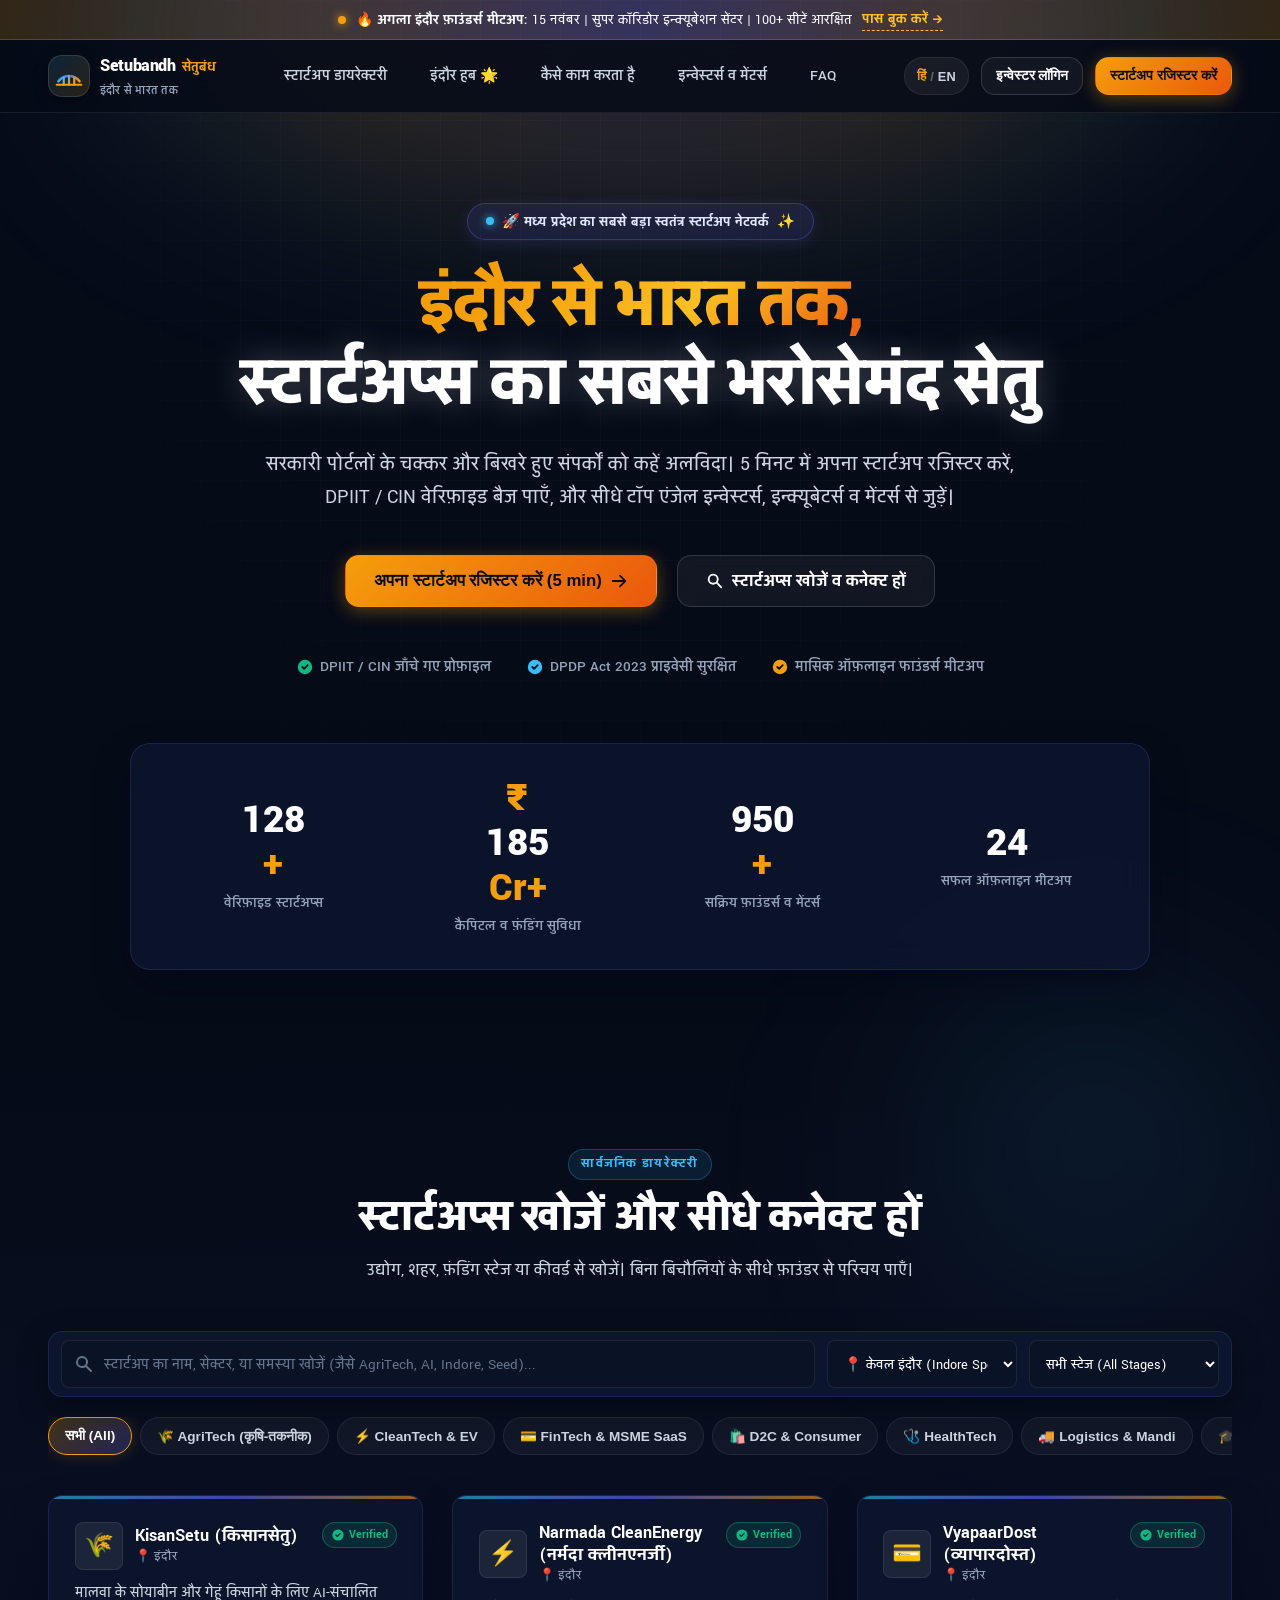
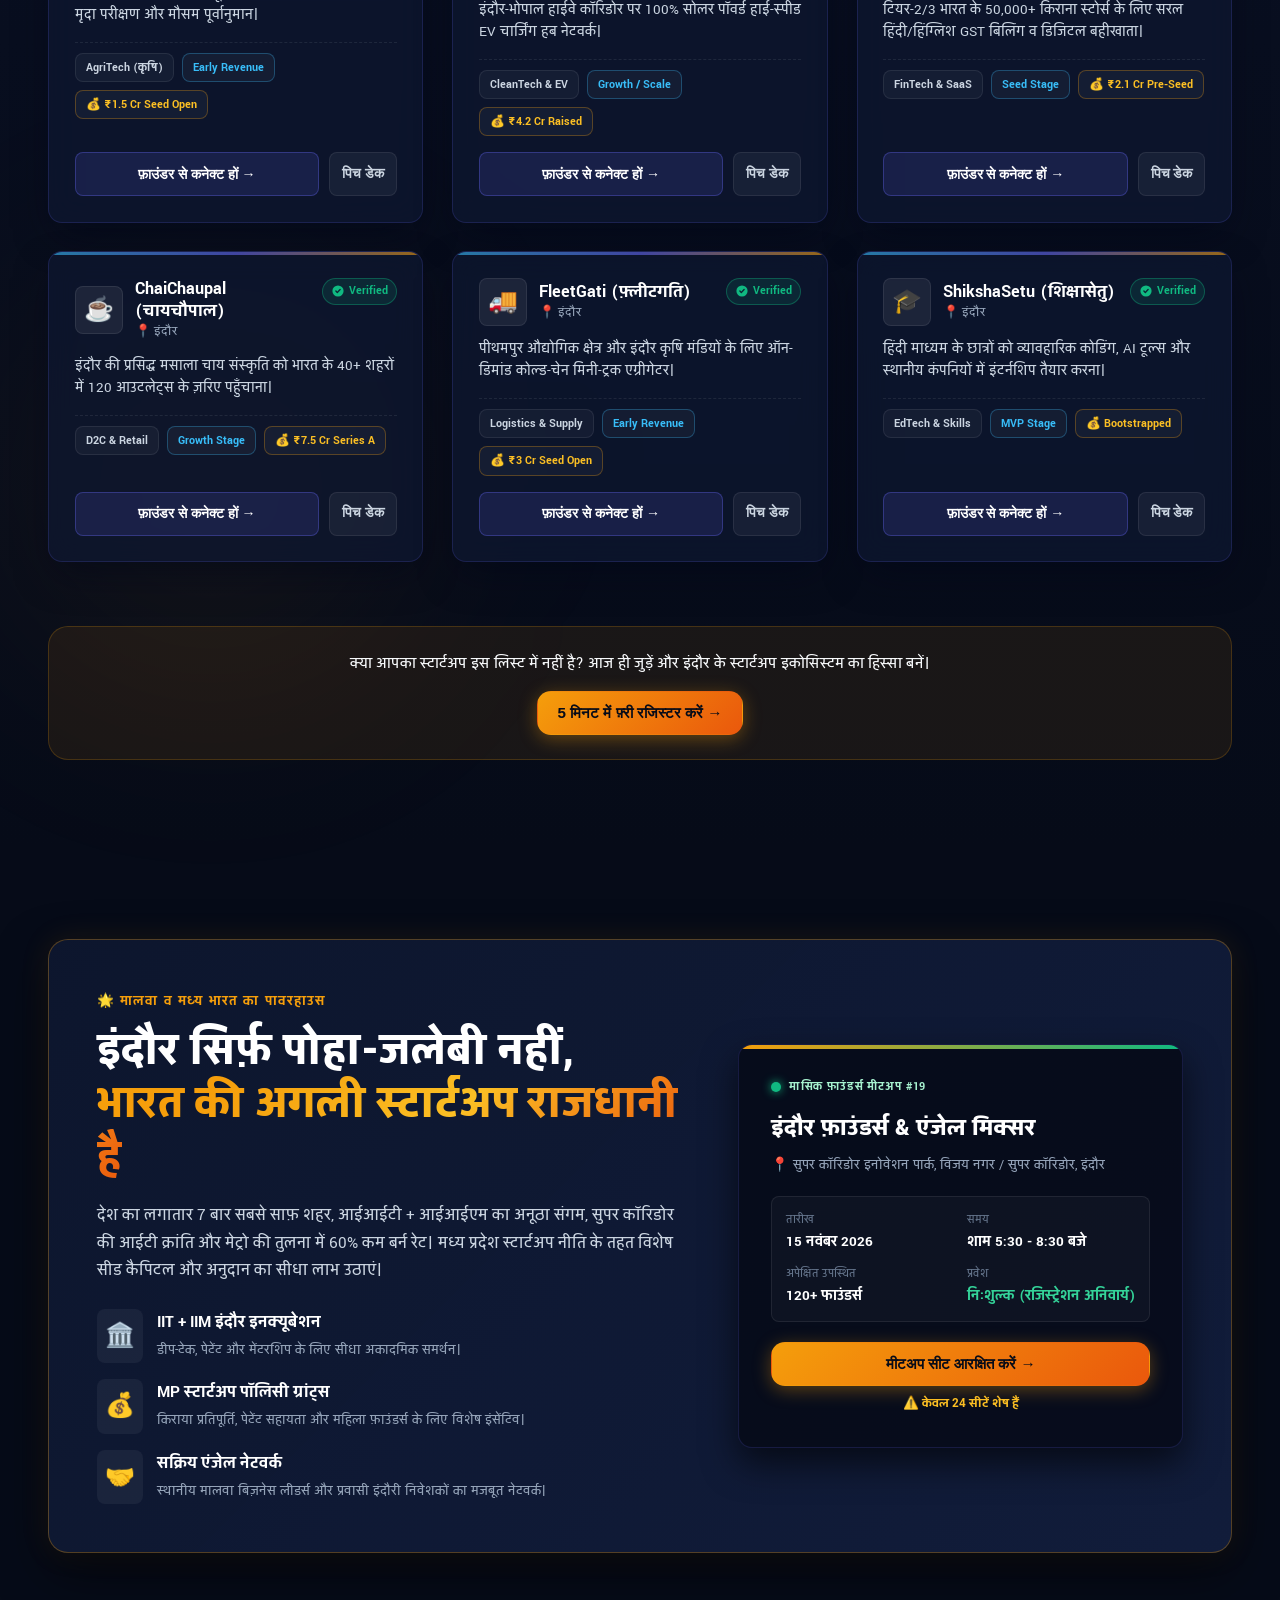
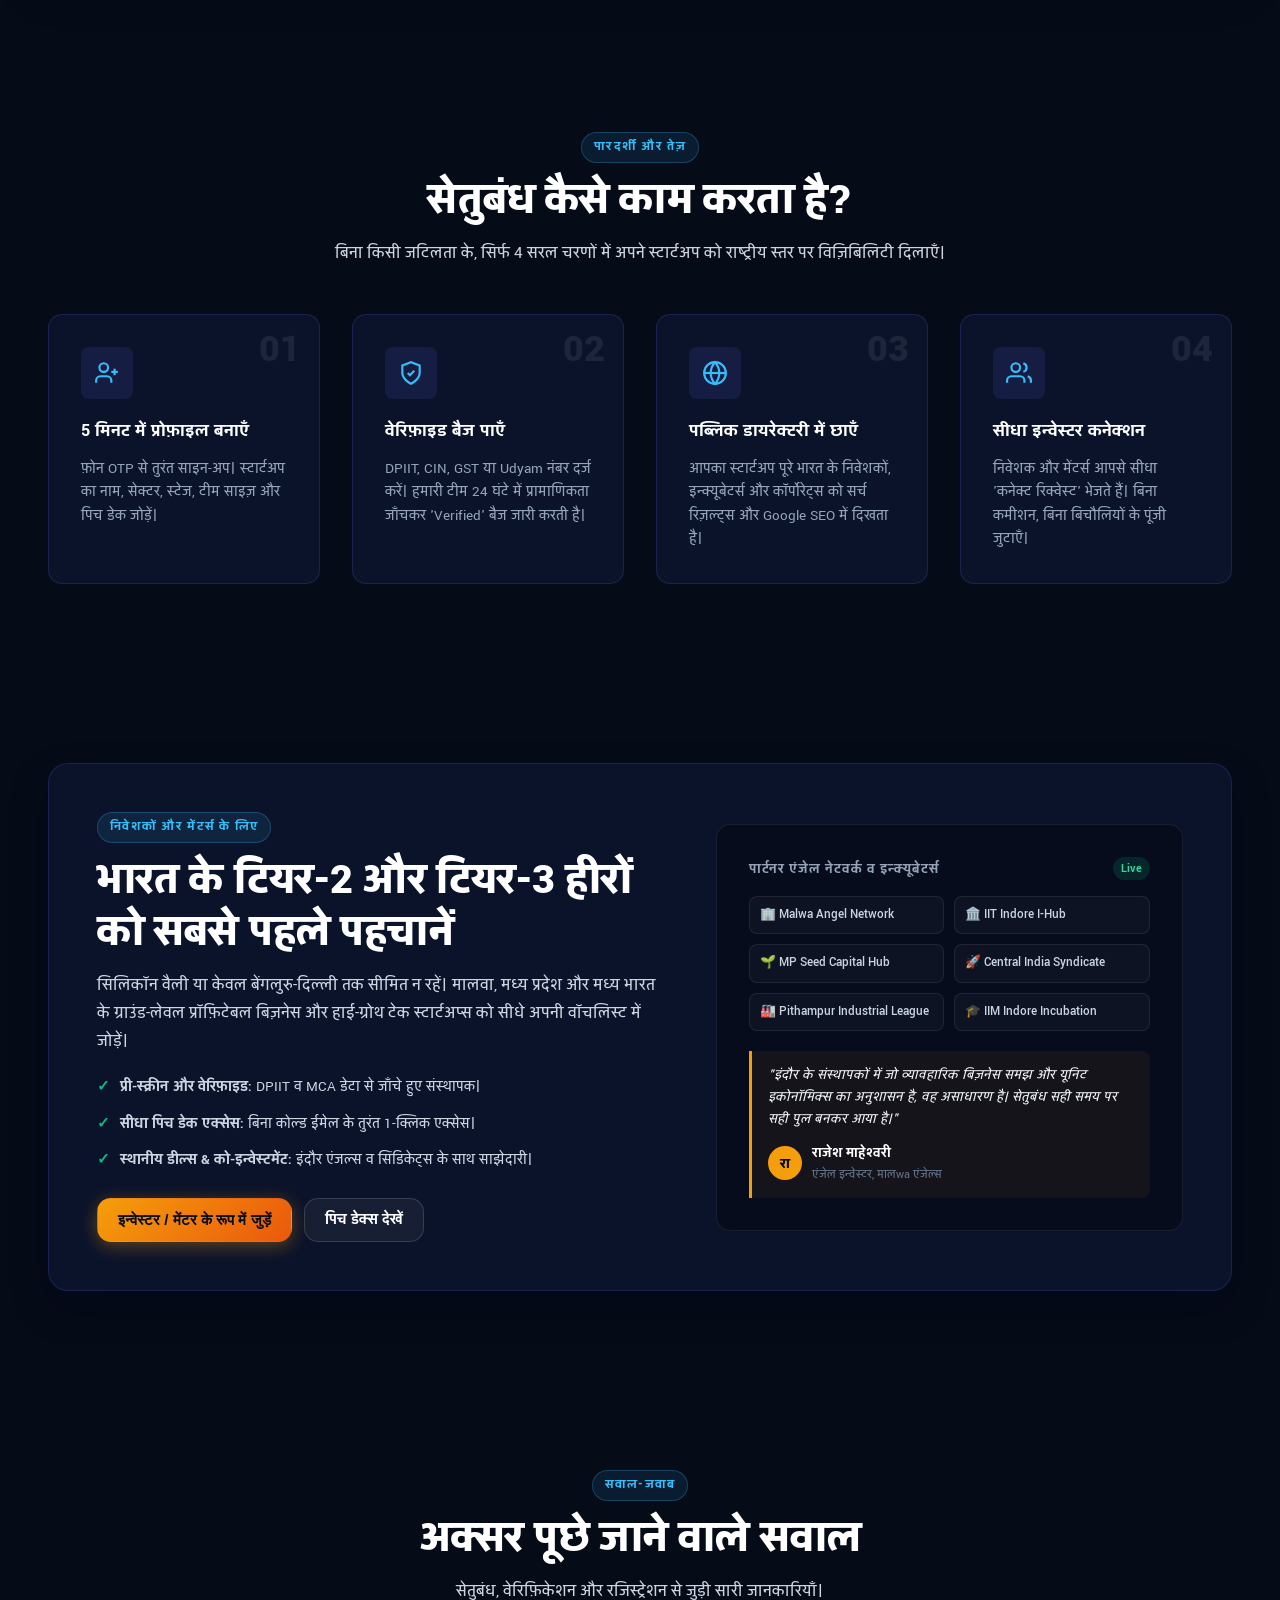
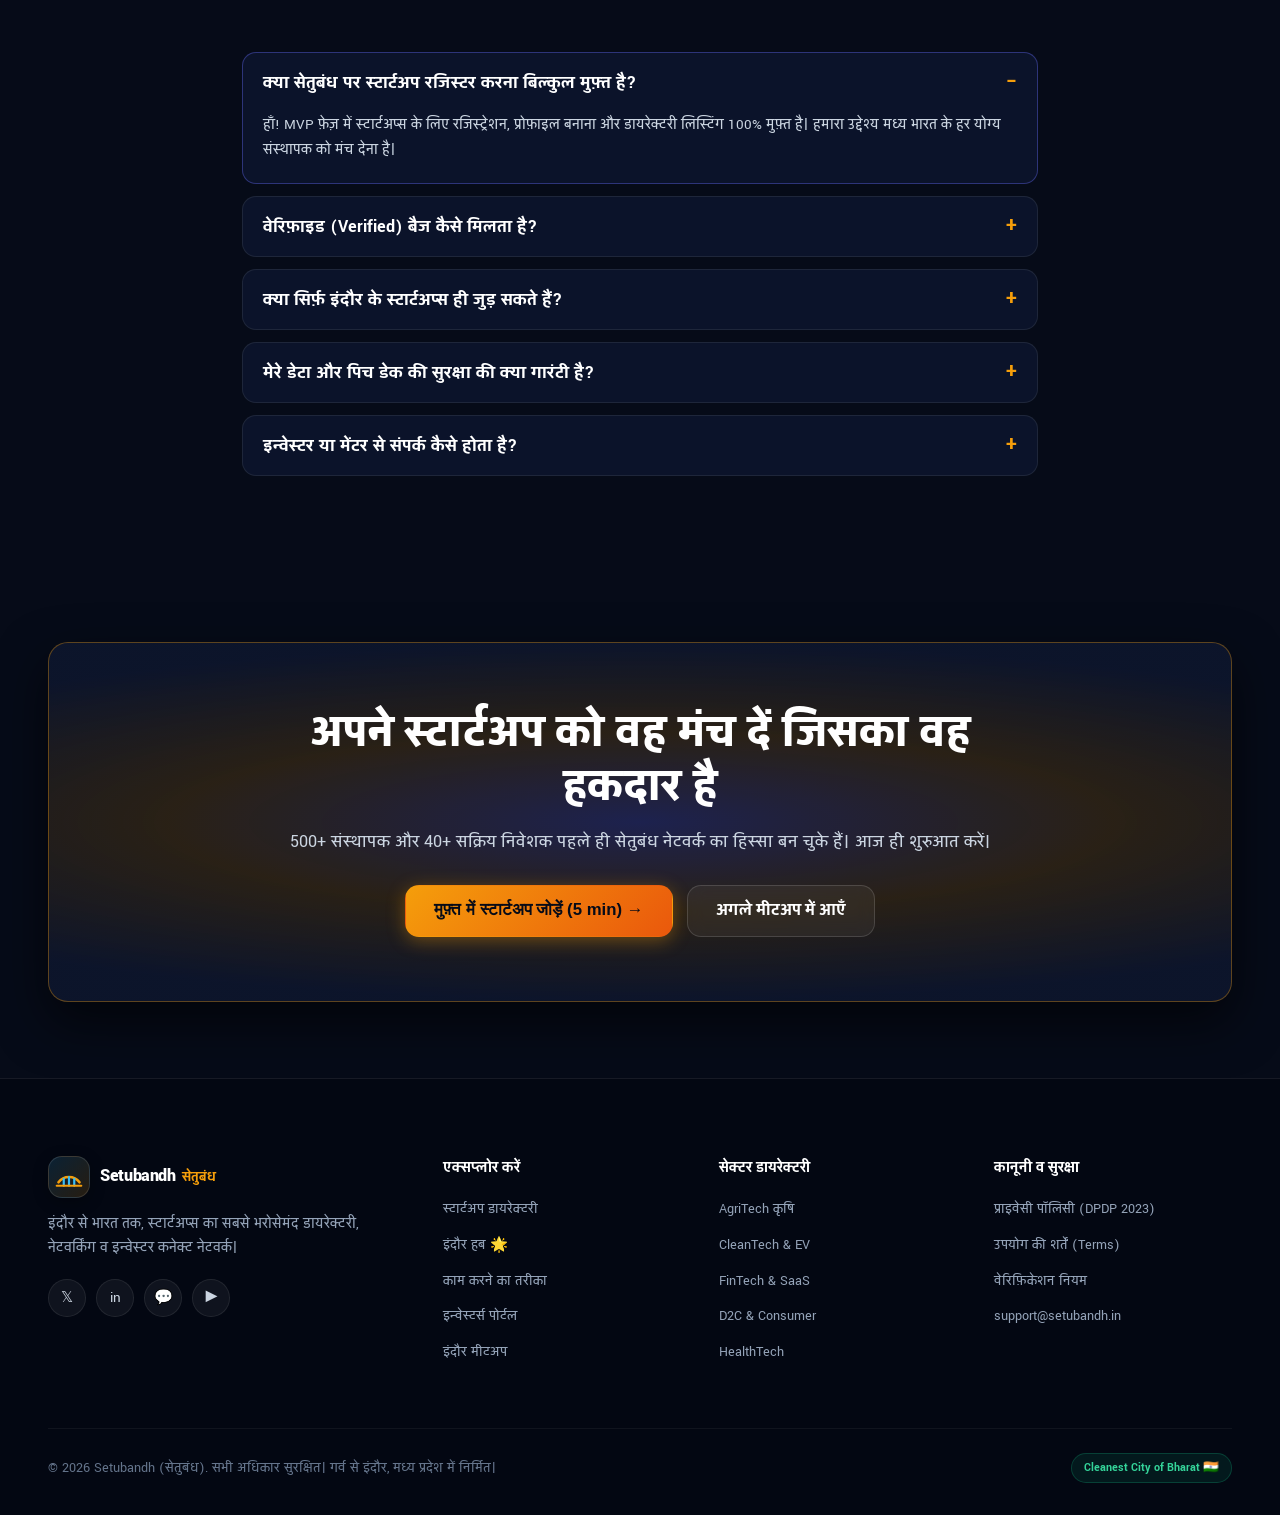
==== index.html @ 279c435d "Auto update: 2026-10-21 22:41:12" ====
<!DOCTYPE html>
<html lang="hi" data-lang="hi">
<head>
  <meta charset="UTF-8">
  <meta name="viewport" content="width=device-width, initial-scale=1.0, maximum-scale=5.0">
  <title>Setubandh (सेतुबंध) — इंदौर से भारत तक, स्टार्टअप्स का सेतु</title>
  <meta name="description" content="इंदौर और भारत के स्टार्टअप्स के लिए रजिस्ट्रेशन, वेरिफ़ाइड डायरेक्टरी, नेटवर्किंग और इन्वेस्टर कनेक्ट प्लेटफ़ॉर्म।">
  <meta name="theme-color" content="#070b19">
  
  <!-- Favicon -->
  <link rel="icon" href="data:image/svg+xml,<svg xmlns=%22http://www.w3.org/2000/svg%22 viewBox=%220 0 100 100%22><text y=%22.9em%22 font-size=%2290%22>🌉</text></svg>">
  
  <!-- Fonts -->
  <link rel="preconnect" href="https://fonts.googleapis.com">
  <link rel="preconnect" href="https://fonts.gstatic.com" crossorigin>
  <link href="https://fonts.googleapis.com/css2?family=Plus+Jakarta+Sans:wght@300;400;500;600;700;800&family=Rozha+One&family=Yantramanav:wght@400;500;700;900&display=swap" rel="stylesheet">
  
  <link rel="stylesheet" href="styles.css">
</head>
<body>
  <!-- Ambient Living Aurora Lighting Layers -->
  <div class="aurora-ambient-glow" aria-hidden="true"></div>
  <div class="aurora-spotlight-secondary" aria-hidden="true"></div>
  <div class="aurora-spotlight-accent" aria-hidden="true"></div>
  <div class="cyber-grid-mesh" aria-hidden="true"></div>

  <!-- Announcement Bar -->
  <div class="announcement-banner">
    <div class="container banner-inner">
      <span class="pulse-indicator"></span>
      <span data-i18n="announcementText">🔥 <strong>अगला इंदौर फ़ाउंडर्स मीटअप:</strong> 15 नवंबर | सुपर कॉरिडोर इन्क्यूबेशन सेंटर | 100+ सीटें आरक्षित</span>
      <a href="#meetup" class="banner-link" data-i18n="announcementLink">पास बुक करें &rarr;</a>
    </div>
  </div>

  <!-- Main Navigation -->
  <header class="site-header">
    <div class="container header-container">
      <a href="#" class="brand-logo" aria-label="Setubandh Home">
        <div class="logo-mark">
          <svg viewBox="0 0 32 32" fill="none" class="bridge-icon">
            <path d="M4 22C10 14 22 14 28 22" stroke="url(#logoGrad)" stroke-width="3" stroke-linecap="round"/>
            <path d="M10 18V26M16 16V26M22 18V26" stroke="url(#logoGrad2)" stroke-width="2.5" stroke-linecap="round"/>
            <path d="M2 26H30" stroke="#f59e0b" stroke-width="2.5" stroke-linecap="round"/>
            <defs>
              <linearGradient id="logoGrad" x1="4" y1="14" x2="28" y2="22" gradientUnits="userSpaceOnUse">
                <stop stop-color="#38bdf8"/>
                <stop offset="0.5" stop-color="#6366f1"/>
                <stop offset="1" stop-color="#f59e0b"/>
              </linearGradient>
              <linearGradient id="logoGrad2" x1="10" y1="16" x2="22" y2="26" gradientUnits="userSpaceOnUse">
                <stop stop-color="#38bdf8"/>
                <stop offset="1" stop-color="#f59e0b"/>
              </linearGradient>
            </defs>
          </svg>
        </div>
        <div class="brand-text">
          <span class="brand-name">Setubandh <span class="hindi-sub">सेतुबंध</span></span>
          <span class="brand-tag" data-i18n="taglineMini">इंदौर से भारत तक</span>
        </div>
      </a>

      <!-- Desktop Nav -->
      <nav class="desktop-nav" aria-label="Primary Navigation">
        <a href="#directory" class="nav-item" data-i18n="navDirectory">स्टार्टअप डायरेक्टरी</a>
        <a href="#indore-hub" class="nav-item" data-i18n="navIndore">इंदौर हब 🌟</a>
        <a href="#how-it-works" class="nav-item" data-i18n="navHow">कैसे काम करता है</a>
        <a href="#investors" class="nav-item" data-i18n="navInvestors">इन्वेस्टर्स व मेंटर्स</a>
        <a href="#faq" class="nav-item" data-i18n="navFaq">FAQ</a>
      </nav>

      <!-- Actions: Language & CTA -->
      <div class="nav-actions">
        <!-- Language Switcher Pill -->
        <button id="langToggleBtn" class="lang-pill-btn" aria-label="Switch Language" title="हिंदी / English">
          <span class="lang-code active" id="btnHi">हिं</span>
          <span class="lang-divider">/</span>
          <span class="lang-code" id="btnEn">EN</span>
        </button>

        <button class="btn btn-secondary btn-sm" id="btnInvestorOpen" data-i18n="btnInvestorLogin">इन्वेस्टर लॉगिन</button>
        <button class="btn btn-primary btn-sm register-trigger-btn" data-i18n="btnRegister">स्टार्टअप रजिस्टर करें</button>

        <!-- Mobile Menu Toggle -->
        <button class="mobile-toggle-btn" id="mobileMenuBtn" aria-label="Toggle Navigation Menu">
          <span></span>
          <span></span>
          <span></span>
        </button>
      </div>
    </div>
  </header>

  <!-- Mobile Drawer Menu -->
  <div class="mobile-drawer" id="mobileDrawer">
    <div class="mobile-drawer-content">
      <div class="mobile-drawer-header">
        <span class="brand-name">Setubandh</span>
        <button class="close-drawer-btn" id="closeDrawerBtn" aria-label="Close Menu">&times;</button>
      </div>
      <nav class="mobile-nav-links">
        <a href="#directory" class="mobile-link" data-i18n="navDirectory">स्टार्टअप डायरेक्टरी</a>
        <a href="#indore-hub" class="mobile-link" data-i18n="navIndore">इंदौर हब 🌟</a>
        <a href="#how-it-works" class="mobile-link" data-i18n="navHow">कैसे काम करता है</a>
        <a href="#investors" class="mobile-link" data-i18n="navInvestors">इन्वेस्टर्स व मेंटर्स</a>
        <a href="#faq" class="mobile-link" data-i18n="navFaq">सामान्य प्रश्न (FAQ)</a>
      </nav>
      <div class="mobile-drawer-actions">
        <button class="btn btn-primary btn-block register-trigger-btn" data-i18n="btnRegister">स्टार्टअप रजिस्टर करें (मुफ़्त)</button>
        <button class="btn btn-secondary btn-block" id="mobileInvestorBtn" data-i18n="btnInvestorLogin">इन्वेस्टर लॉगिन</button>
      </div>
    </div>
  </div>

  <main id="main-content">
    <!-- Hero Section -->
    <section class="hero-section">
      <div class="container hero-container">
        
        <!-- Trust Pill -->
        <div class="hero-badge-wrap">
          <div class="hero-trust-badge">
            <span class="badge-dot"></span>
            <span data-i18n="heroPill">🚀 मध्य प्रदेश का सबसे बड़ा स्वतंत्र स्टार्टअप नेटवर्क</span>
            <span class="badge-sparkle">✨</span>
          </div>
        </div>

        <!-- Hero Headline -->
        <h1 class="hero-title">
          <span class="text-gradient-saffron" data-i18n="heroTitle1">इंदौर से भारत तक,</span><br>
          <span class="text-glow-light" data-i18n="heroTitle2">स्टार्टअप्स का सबसे भरोसेमंद सेतु</span>
        </h1>

        <!-- Subheading -->
        <p class="hero-lead" data-i18n="heroLead">
          सरकारी पोर्टलों के चक्कर और बिखरे हुए संपर्कों को कहें अलविदा। 5 मिनट में अपना स्टार्टअप रजिस्टर करें, 
          DPIIT / CIN वेरिफ़ाइड बैज पाएँ, और सीधे टॉप एंजेल इन्वेस्टर्स, इन्क्यूबेटर्स व मेंटर्स से जुड़ें।
        </p>

        <!-- CTA Action Buttons -->
        <div class="hero-cta-group">
          <button class="btn btn-primary btn-lg register-trigger-btn">
            <span data-i18n="ctaPrimary">अपना स्टार्टअप रजिस्टर करें (5 min)</span>
            <svg class="btn-arrow" viewBox="0 0 20 20" fill="currentColor">
              <path fill-rule="evenodd" d="M10.293 3.293a1 1 0 011.414 0l6 6a1 1 0 010 1.414l-6 6a1 1 0 01-1.414-1.414L14.586 11H3a1 1 0 110-2h11.586l-4.293-4.293a1 1 0 010-1.414z" clip-rule="evenodd" />
            </svg>
          </button>
          <a href="#directory" class="btn btn-secondary btn-lg">
            <svg class="search-icon-sm" viewBox="0 0 20 20" fill="currentColor">
              <path fill-rule="evenodd" d="M8 4a4 4 0 100 8 4 4 0 000-8zM2 8a6 6 0 1110.89 3.476l4.817 4.817a1 1 0 01-1.414 1.414l-4.816-4.816A6 6 0 012 8z" clip-rule="evenodd"/>
            </svg>
            <span data-i18n="ctaSecondary">स्टार्टअप्स खोजें व कनेक्ट हों</span>
          </a>
        </div>

        <!-- Micro Social Proof Badges -->
        <div class="hero-trust-row">
          <div class="trust-item">
            <svg class="trust-icon" viewBox="0 0 20 20" fill="#10b981"><path fill-rule="evenodd" d="M10 18a8 8 0 100-16 8 8 0 000 16zm3.707-9.293a1 1 0 00-1.414-1.414L9 10.586 7.707 9.293a1 1 0 00-1.414 1.414l2 2a1 1 0 001.414 0l4-4z" clip-rule="evenodd"/></svg>
            <span data-i18n="trust1">DPIIT / CIN जाँचे गए प्रोफ़ाइल</span>
          </div>
          <div class="trust-item">
            <svg class="trust-icon" viewBox="0 0 20 20" fill="#38bdf8"><path fill-rule="evenodd" d="M10 18a8 8 0 100-16 8 8 0 000 16zm3.707-9.293a1 1 0 00-1.414-1.414L9 10.586 7.707 9.293a1 1 0 00-1.414 1.414l2 2a1 1 0 001.414 0l4-4z" clip-rule="evenodd"/></svg>
            <span data-i18n="trust2">DPDP Act 2023 प्राइवेसी सुरक्षित</span>
          </div>
          <div class="trust-item">
            <svg class="trust-icon" viewBox="0 0 20 20" fill="#f59e0b"><path fill-rule="evenodd" d="M10 18a8 8 0 100-16 8 8 0 000 16zm3.707-9.293a1 1 0 00-1.414-1.414L9 10.586 7.707 9.293a1 1 0 00-1.414 1.414l2 2a1 1 0 001.414 0l4-4z" clip-rule="evenodd"/></svg>
            <span data-i18n="trust3">मासिक ऑफ़लाइन फाउंडर्स मीटअप</span>
          </div>
        </div>

        <!-- Live Numbers Stat Strip (Animated Odometer) -->
        <div class="stat-strip-container">
          <div class="stat-box">
            <span class="stat-number" data-target="128">0</span><span class="stat-suffix">+</span>
            <span class="stat-label" data-i18n="statVerified">वेरिफ़ाइड स्टार्टअप्स</span>
          </div>
          <div class="stat-divider"></div>
          <div class="stat-box">
            <span class="stat-prefix">₹</span><span class="stat-number" data-target="185">0</span><span class="stat-suffix"> Cr+</span>
            <span class="stat-label" data-i18n="statFunding">कैपिटल व फ़ंडिंग सुविधा</span>
          </div>
          <div class="stat-divider"></div>
          <div class="stat-box">
            <span class="stat-number" data-target="950">0</span><span class="stat-suffix">+</span>
            <span class="stat-label" data-i18n="statFounders">सक्रिय फ़ाउंडर्स व मेंटर्स</span>
          </div>
          <div class="stat-divider"></div>
          <div class="stat-box">
            <span class="stat-number" data-target="24">0</span><span class="stat-suffix"></span>
            <span class="stat-label" data-i18n="statMeetups">सफल ऑफ़लाइन मीटअप</span>
          </div>
        </div>

      </div>
    </section>

    <!-- Interactive Directory Search & Filtering Section -->
    <section class="directory-section" id="directory">
      <div class="container">
        
        <!-- Section Header -->
        <div class="section-head-center">
          <div class="sub-badge" data-i18n="dirBadge">सार्वजनिक डायरेक्टरी</div>
          <h2 class="section-title" data-i18n="dirTitle">स्टार्टअप्स खोजें और सीधे कनेक्ट हों</h2>
          <p class="section-lead" data-i18n="dirLead">
            उद्योग, शहर, फ़ंडिंग स्टेज या कीवर्ड से खोजें। बिना बिचौलियों के सीधे फ़ाउंडर से परिचय पाएँ।
          </p>
        </div>

        <!-- Search Bar with Live Controls -->
        <div class="search-command-bar">
          <div class="search-input-wrap">
            <svg class="search-lens" viewBox="0 0 20 20" fill="currentColor">
              <path fill-rule="evenodd" d="M8 4a4 4 0 100 8 4 4 0 000-8zM2 8a6 6 0 1110.89 3.476l4.817 4.817a1 1 0 01-1.414 1.414l-4.816-4.816A6 6 0 012 8z" clip-rule="evenodd" />
            </svg>
            <input type="text" id="directorySearchInput" class="search-input" placeholder="स्टार्टअप का नाम, सेक्टर, या समस्या खोजें (जैसे AgriTech, AI, Indore, Seed)..." data-i18n-ph="searchPlaceholder" autocomplete="off">
            <button class="clear-search-btn" id="clearSearchBtn" aria-label="Clear Search">&times;</button>
          </div>

          <!-- City Dropdown Filter -->
          <div class="custom-select-wrap">
            <select id="cityFilter" class="filter-select" aria-label="Filter by City">
              <option value="all" data-i18n="optAllCities">सभी शहर (All Cities)</option>
              <option value="indore" selected data-i18n="optIndore">📍 केवल इंदौर (Indore Special)</option>
              <option value="bhopal">भोपाल (Bhopal)</option>
              <option value="jabalpur">जबलपुर (Jabalpur)</option>
              <option value="delhi">दिल्ली NCR (Delhi NCR)</option>
              <option value="bangalore">बेंगलुरु (Bengaluru)</option>
              <option value="mumbai">मुंबई (Mumbai)</option>
            </select>
          </div>

          <!-- Stage Dropdown Filter -->
          <div class="custom-select-wrap">
            <select id="stageFilter" class="filter-select" aria-label="Filter by Stage">
              <option value="all" data-i18n="optAllStages">सभी स्टेज (All Stages)</option>
              <option value="idea">Idea / Prototype</option>
              <option value="mvp">MVP Ready</option>
              <option value="early_revenue">Early Revenue (शुरुआती कमाई)</option>
              <option value="growth">Growth / Scaling</option>
            </select>
          </div>
        </div>

        <!-- Quick Category Pills -->
        <div class="category-pills-row" id="categoryPills">
          <button class="cat-pill active" data-cat="all" data-i18n="catAll">सभी (All)</button>
          <button class="cat-pill" data-cat="agritech">🌾 AgriTech (कृषि-तकनीक)</button>
          <button class="cat-pill" data-cat="cleantech">⚡ CleanTech & EV</button>
          <button class="cat-pill" data-cat="fintech">💳 FinTech & MSME SaaS</button>
          <button class="cat-pill" data-cat="d2c">🛍️ D2C & Consumer</button>
          <button class="cat-pill" data-cat="healthtech">🩺 HealthTech</button>
          <button class="cat-pill" data-cat="logistics">🚚 Logistics & Mandi</button>
          <button class="cat-pill" data-cat="edtech">🎓 EdTech & Skills</button>
        </div>

        <!-- Startup Cards Grid -->
        <div class="startup-grid" id="startupGrid">
          <!-- Cards injected via app.js -->
        </div>

        <!-- No Results Empty State -->
        <div class="empty-state hidden" id="emptyState">
          <div class="empty-icon">🔍</div>
          <h3 data-i18n="emptyTitle">कोई स्टार्टअप नहीं मिला</h3>
          <p data-i18n="emptyDesc">अपने सर्च शब्द या फ़िल्टर बदलकर देखें।</p>
          <button class="btn btn-secondary btn-sm" id="resetFiltersBtn" data-i18n="btnResetFilters">फ़िल्टर रीसेट करें</button>
        </div>

        <!-- Bottom Action CTA -->
        <div class="directory-bottom-cta">
          <p data-i18n="bottomCtaText">क्या आपका स्टार्टअप इस लिस्ट में नहीं है? आज ही जुड़ें और इंदौर के स्टार्टअप इकोसिस्टम का हिस्सा बनें।</p>
          <button class="btn btn-primary register-trigger-btn" data-i18n="btnRegisterFast">5 मिनट में फ़्री रजिस्टर करें &rarr;</button>
        </div>

      </div>
    </section>

    <!-- Special Indore Spotlight Section -->
    <section class="indore-spotlight-section" id="indore-hub">
      <div class="container">
        
        <div class="indore-banner-card">
          <div class="indore-content-col">
            <span class="spotlight-tag" data-i18n="indoreTag">🌟 मालवा व मध्य भारत का पावरहाउस</span>
            <h2 class="spotlight-title" data-i18n="indoreTitle">
              इंदौर सिर्फ़ पोहा-जलेबी नहीं,<br>
              <span class="text-gradient-saffron">भारत की अगली स्टार्टअप राजधानी है</span>
            </h2>
            <p class="spotlight-desc" data-i18n="indoreDesc">
              देश का लगातार 7 बार सबसे साफ़ शहर, आईआईटी + आईआईएम का अनूठा संगम, सुपर कॉरिडोर की आईटी क्रांति 
              और मेट्रो की तुलना में 60% कम बर्न रेट। मध्य प्रदेश स्टार्टअप नीति के तहत विशेष सीड कैपिटल और 
              अनुदान का सीधा लाभ उठाएं।
            </p>

            <div class="indore-key-points">
              <div class="point-item">
                <span class="point-icon">🏛️</span>
                <div>
                  <h4 data-i18n="indorePt1Title">IIT + IIM इंदौर इनक्यूबेशन</h4>
                  <p data-i18n="indorePt1Desc">डीप-टेक, पेटेंट और मेंटरशिप के लिए सीधा अकादमिक समर्थन।</p>
                </div>
              </div>
              <div class="point-item">
                <span class="point-icon">💰</span>
                <div>
                  <h4 data-i18n="indorePt2Title">MP स्टार्टअप पॉलिसी ग्रांट्स</h4>
                  <p data-i18n="indorePt2Desc">किराया प्रतिपूर्ति, पेटेंट सहायता और महिला फ़ाउंडर्स के लिए विशेष इंसेंटिव।</p>
                </div>
              </div>
              <div class="point-item">
                <span class="point-icon">🤝</span>
                <div>
                  <h4 data-i18n="indorePt3Title">सक्रिय एंजेल नेटवर्क</h4>
                  <p data-i18n="indorePt3Desc">स्थानीय मालवा बिज़नेस लीडर्स और प्रवासी इंदौरी निवेशकों का मजबूत नेटवर्क।</p>
                </div>
              </div>
            </div>
          </div>

          <!-- Next Meetup Interactive Card -->
          <div class="meetup-card-col" id="meetup">
            <div class="meetup-ticket-card">
              <div class="ticket-header">
                <span class="live-dot-meetup"></span>
                <span class="ticket-badge" data-i18n="ticketBadge">मासिक फ़ाउंडर्स मीटअप #19</span>
              </div>
              <h3 class="ticket-title" data-i18n="meetupTitle">इंदौर फ़ाउंडर्स & एंजेल मिक्सर</h3>
              <p class="ticket-venue">📍 सुपर कॉरिडोर इनोवेशन पार्क, विजय नगर / सुपर कॉरिडोर, इंदौर</p>
              
              <div class="ticket-details-grid">
                <div class="ticket-stat">
                  <span class="t-label" data-i18n="tDate">तारीख</span>
                  <span class="t-val">15 नवंबर 2026</span>
                </div>
                <div class="ticket-stat">
                  <span class="t-label" data-i18n="tTime">समय</span>
                  <span class="t-val">शाम 5:30 - 8:30 बजे</span>
                </div>
                <div class="ticket-stat">
                  <span class="t-label" data-i18n="tAttendees">अपेक्षित उपस्थित</span>
                  <span class="t-val">120+ फाउंडर्स</span>
                </div>
                <div class="ticket-stat">
                  <span class="t-label" data-i18n="tEntry">प्रवेश</span>
                  <span class="t-val text-emerald" data-i18n="tFree">निःशुल्क (रजिस्ट्रेशन अनिवार्य)</span>
                </div>
              </div>

              <div class="ticket-actions">
                <button class="btn btn-primary btn-block" id="bookMeetupBtn" data-i18n="btnBookMeetup">मीटअप सीट आरक्षित करें &rarr;</button>
                <span class="ticket-seats-left" data-i18n="seatsLeft">⚠️ केवल 24 सीटें शेष हैं</span>
              </div>
            </div>
          </div>
        </div>

      </div>
    </section>

    <!-- How It Works (4-Step Bridge Framework) -->
    <section class="how-it-works-section" id="how-it-works">
      <div class="container">
        
        <div class="section-head-center">
          <div class="sub-badge" data-i18n="howBadge">पारदर्शी और तेज़</div>
          <h2 class="section-title" data-i18n="howTitle">सेतुबंध कैसे काम करता है?</h2>
          <p class="section-lead" data-i18n="howLead">
            बिना किसी जटिलता के, सिर्फ 4 सरल चरणों में अपने स्टार्टअप को राष्ट्रीय स्तर पर विज़िबिलिटी दिलाएँ।
          </p>
        </div>

        <div class="steps-grid">
          <!-- Step 1 -->
          <div class="step-card">
            <div class="step-number">01</div>
            <div class="step-icon-wrap">
              <svg viewBox="0 0 24 24" fill="none" stroke="currentColor" stroke-width="2">
                <path d="M16 21v-2a4 4 0 0 0-4-4H6a4 4 0 0 0-4 4v2"/>
                <circle cx="9" cy="7" r="4"/>
                <line x1="19" y1="8" x2="19" y2="14"/>
                <line x1="22" y1="11" x2="16" y2="11"/>
              </svg>
            </div>
            <h3 class="step-heading" data-i18n="step1Title">5 मिनट में प्रोफ़ाइल बनाएँ</h3>
            <p class="step-desc" data-i18n="step1Desc">
              फ़ोन OTP से तुरंत साइन-अप। स्टार्टअप का नाम, सेक्टर, स्टेज, टीम साइज़ और पिच डेक जोड़ें।
            </p>
          </div>

          <!-- Step 2 -->
          <div class="step-card">
            <div class="step-number">02</div>
            <div class="step-icon-wrap">
              <svg viewBox="0 0 24 24" fill="none" stroke="currentColor" stroke-width="2">
                <path d="M12 22s8-4 8-10V5l-8-3-8 3v7c0 6 8 10 8 10z"/>
                <path d="m9 12 2 2 4-4"/>
              </svg>
            </div>
            <h3 class="step-heading" data-i18n="step2Title">वेरिफ़ाइड बैज पाएँ</h3>
            <p class="step-desc" data-i18n="step2Desc">
              DPIIT, CIN, GST या Udyam नंबर दर्ज करें। हमारी टीम 24 घंटे में प्रामाणिकता जाँचकर 'Verified' बैज जारी करती है।
            </p>
          </div>

          <!-- Step 3 -->
          <div class="step-card">
            <div class="step-number">03</div>
            <div class="step-icon-wrap">
              <svg viewBox="0 0 24 24" fill="none" stroke="currentColor" stroke-width="2">
                <circle cx="12" cy="12" r="10"/>
                <line x1="2" y1="12" x2="22" y2="12"/>
                <path d="M12 2a15.3 15.3 0 0 1 4 10 15.3 15.3 0 0 1-4 10 15.3 15.3 0 0 1-4-10 15.3 15.3 0 0 1 4-10z"/>
              </svg>
            </div>
            <h3 class="step-heading" data-i18n="step3Title">पब्लिक डायरेक्टरी में छाएँ</h3>
            <p class="step-desc" data-i18n="step3Desc">
              आपका स्टार्टअप पूरे भारत के निवेशकों, इन्क्यूबेटर्स और कॉर्पोरेट्स को सर्च रिज़ल्ट्स और Google SEO में दिखता है।
            </p>
          </div>

          <!-- Step 4 -->
          <div class="step-card">
            <div class="step-number">04</div>
            <div class="step-icon-wrap">
              <svg viewBox="0 0 24 24" fill="none" stroke="currentColor" stroke-width="2">
                <path d="M17 21v-2a4 4 0 0 0-4-4H5a4 4 0 0 0-4 4v2"/>
                <circle cx="9" cy="7" r="4"/>
                <path d="M23 21v-2a4 4 0 0 0-3-3.87"/>
                <path d="M16 3.13a4 4 0 0 1 0 7.75"/>
              </svg>
            </div>
            <h3 class="step-heading" data-i18n="step4Title">सीधा इन्वेस्टर कनेक्शन</h3>
            <p class="step-desc" data-i18n="step4Desc">
              निवेशक और मेंटर्स आपसे सीधा 'कनेक्ट रिक्वेस्ट' भेजते हैं। बिना कमीशन, बिना बिचौलियों के पूंजी जुटाएँ।
            </p>
          </div>
        </div>

      </div>
    </section>

    <!-- Investor & Mentors Hub Section -->
    <section class="investor-hub-section" id="investors">
      <div class="container">
        
        <div class="investor-split-card">
          <div class="inv-text-col">
            <span class="sub-badge" data-i18n="invBadge">निवेशकों और मेंटर्स के लिए</span>
            <h2 class="section-title text-left" data-i18n="invTitle">भारत के टियर-2 और टियर-3 हीरों को सबसे पहले पहचानें</h2>
            <p class="inv-lead" data-i18n="invLead">
              सिलिकॉन वैली या केवल बेंगलुरु-दिल्ली तक सीमित न रहें। मालवा, मध्य प्रदेश और मध्य भारत के ग्राउंड-लेवल 
              प्रॉफ़िटेबल बिज़नेस और हाई-ग्रोथ टेक स्टार्टअप्स को सीधे अपनी वॉचलिस्ट में जोड़ें।
            </p>

            <ul class="inv-perks-list">
              <li>
                <span class="check-icon">✓</span>
                <span data-i18n="invPerk1"><strong>प्री-स्क्रीन और वेरिफ़ाइड:</strong> DPIIT व MCA डेटा से जाँचे हुए संस्थापक।</span>
              </li>
              <li>
                <span class="check-icon">✓</span>
                <span data-i18n="invPerk2"><strong>सीधा पिच डेक एक्सेस:</strong> बिना कोल्ड ईमेल के तुरंत 1-क्लिक एक्सेस।</span>
              </li>
              <li>
                <span class="check-icon">✓</span>
                <span data-i18n="invPerk3"><strong>स्थानीय डील्स & को-इन्वेस्टमेंट:</strong> इंदौर एंजल्स व सिंडिकेट्स के साथ साझेदारी।</span>
              </li>
            </ul>

            <div class="inv-cta-row">
              <button class="btn btn-primary" id="investorRegisterBtn" data-i18n="btnInvestorRegister">इन्वेस्टर / मेंटर के रूप में जुड़ें</button>
              <a href="#directory" class="btn btn-secondary" data-i18n="btnBrowseDeck">पिच डेक्स देखें</a>
            </div>
          </div>

          <!-- Featured Investor Showcase -->
          <div class="inv-showcase-col">
            <div class="inv-panel-card">
              <div class="inv-panel-header">
                <span class="inv-header-title" data-i18n="networkTitle">पार्टनर एंजेल नेटवर्क व इन्क्यूबेटर्स</span>
                <span class="inv-badge-live">Live</span>
              </div>
              <div class="inv-partner-grid">
                <div class="partner-chip">🏢 Malwa Angel Network</div>
                <div class="partner-chip">🏛️ IIT Indore I-Hub</div>
                <div class="partner-chip">🌱 MP Seed Capital Hub</div>
                <div class="partner-chip">🚀 Central India Syndicate</div>
                <div class="partner-chip">🏭 Pithampur Industrial League</div>
                <div class="partner-chip">🎓 IIM Indore Incubation</div>
              </div>

              <!-- Quote from prominent investor -->
              <div class="inv-quote-box">
                <p class="quote-text">
                  "इंदौर के संस्थापकों में जो व्यावहारिक बिज़नेस समझ और यूनिट इकोनॉमिक्स का अनुशासन है, वह असाधारण है। सेतुबंध सही समय पर सही पुल बनकर आया है।"
                </p>
                <div class="quote-author">
                  <div class="author-avatar">रा</div>
                  <div>
                    <span class="author-name">राजेश माहेश्वरी</span>
                    <span class="author-role">एंजेल इन्वेस्टर, मालwa एंजेल्स</span>
                  </div>
                </div>
              </div>
            </div>
          </div>
        </div>

      </div>
    </section>

    <!-- FAQ Section (Accessible Accordion) -->
    <section class="faq-section" id="faq">
      <div class="container faq-container">
        
        <div class="section-head-center">
          <div class="sub-badge" data-i18n="faqBadge">सवाल-जवाब</div>
          <h2 class="section-title" data-i18n="faqTitle">अक्सर पूछे जाने वाले सवाल</h2>
          <p class="section-lead" data-i18n="faqLead">सेतुबंध, वेरिफ़िकेशन और रजिस्ट्रेशन से जुड़ी सारी जानकारियाँ।</p>
        </div>

        <div class="faq-accordion-group" id="faqAccordion">
          <!-- FAQ 1 -->
          <div class="faq-card open">
            <button class="faq-question-btn" aria-expanded="true">
              <span data-i18n="q1">क्या सेतुबंध पर स्टार्टअप रजिस्टर करना बिल्कुल मुफ़्त है?</span>
              <span class="faq-arrow">&minus;</span>
            </button>
            <div class="faq-answer-content">
              <p data-i18n="a1">
                हाँ! MVP फ़ेज़ में स्टार्टअप्स के लिए रजिस्ट्रेशन, प्रोफ़ाइल बनाना और डायरेक्टरी लिस्टिंग 100% मुफ़्त है। हमारा उद्देश्य मध्य भारत के हर योग्य संस्थापक को मंच देना है।
              </p>
            </div>
          </div>

          <!-- FAQ 2 -->
          <div class="faq-card">
            <button class="faq-question-btn" aria-expanded="false">
              <span data-i18n="q2">वेरिफ़ाइड (Verified) बैज कैसे मिलता है?</span>
              <span class="faq-arrow">&plus;</span>
            </button>
            <div class="faq-answer-content">
              <p data-i18n="a2">
                रजिस्ट्रेशन के समय या बाद में आप अपना DPIIT नंबर, CIN (कंपनी निगमन नंबर), GST नंबर या Udyam रजिस्ट्रेशन दर्ज कर सकते हैं। हमारी एडमिन टीम दस्तावेज़ों की प्राथमिक जाँच 24 घंटे में करके वेरिफ़ाइड टिक जारी करती है।
              </p>
            </div>
          </div>

          <!-- FAQ 3 -->
          <div class="faq-card">
            <button class="faq-question-btn" aria-expanded="false">
              <span data-i18n="q3">क्या सिर्फ़ इंदौर के स्टार्टअप्स ही जुड़ सकते हैं?</span>
              <span class="faq-arrow">&plus;</span>
            </button>
            <div class="faq-answer-content">
              <p data-i18n="a3">
                नहीं! सेतुबंध की शुरुआत इंदौर और मालवा क्षेत्र से हुई है, लेकिन पूरा प्लेटफ़ॉर्म पूरे भारत (Pan-India) के सभी शहरों — भोपाल, जबलपुर, ग्वालियर, जयपुर, पुणे, आदि — के संस्थापकों के लिए खुला है।
              </p>
            </div>
          </div>

          <!-- FAQ 4 -->
          <div class="faq-card">
            <button class="faq-question-btn" aria-expanded="false">
              <span data-i18n="q4">मेरे डेटा और पिच डेक की सुरक्षा की क्या गारंटी है?</span>
              <span class="faq-arrow">&plus;</span>
            </button>
            <div class="faq-answer-content">
              <p data-i18n="a4">
                हम भारत के डिजिटल पर्सनल डेटा प्रोटेक्शन एक्ट 2023 (DPDP Act 2023) का पूर्ण अनुपालन करते हैं। आपकी अनुमति के बिना आपकी निजी संपर्क जानकारी किसी को नहीं दी जाती। आपका पिच डेक सुरक्षित क्लाउड स्टोरेज पर होस्ट रहता है।
              </p>
            </div>
          </div>

          <!-- FAQ 5 -->
          <div class="faq-card">
            <button class="faq-question-btn" aria-expanded="false">
              <span data-i18n="q5">इन्वेस्टर या मेंटर से संपर्क कैसे होता है?</span>
              <span class="faq-arrow">&plus;</span>
            </button>
            <div class="faq-answer-content">
              <p data-i18n="a5">
                किसी भी स्टार्टअप कार्ड पर 'कनेक्ट रिक्वेस्ट' बटन दबाकर आप एक संक्षिप्त परिचय संदेश भेज सकते हैं। संस्थापक के स्वीकार करने पर दोनों पक्षों को सीधे ईमेल/फ़ोन द्वारा कनेक्ट कर दिया जाता है।
              </p>
            </div>
          </div>
        </div>

      </div>
    </section>

    <!-- Bottom Launch CTA Banner -->
    <section class="final-cta-section">
      <div class="container">
        <div class="final-cta-card">
          <div class="cta-inner-text">
            <h2 class="final-cta-title" data-i18n="finalTitle">
              अपने स्टार्टअप को वह मंच दें जिसका वह हकदार है
            </h2>
            <p class="final-cta-desc" data-i18n="finalDesc">
              500+ संस्थापक और 40+ सक्रिय निवेशक पहले ही सेतुबंध नेटवर्क का हिस्सा बन चुके हैं। आज ही शुरुआत करें।
            </p>
            <div class="final-cta-buttons">
              <button class="btn btn-primary btn-lg register-trigger-btn" data-i18n="btnRegisterNow">
                मुफ़्त में स्टार्टअप जोड़ें (5 min) &rarr;
              </button>
              <a href="#meetup" class="btn btn-secondary btn-lg" data-i18n="btnJoinMeetup">
                अगले मीटअप में आएँ
              </a>
            </div>
          </div>
        </div>
      </div>
    </section>
  </main>

  <!-- Site Footer -->
  <footer class="site-footer">
    <div class="container footer-container">
      <div class="footer-top-grid">
        
        <div class="footer-brand-col">
          <div class="brand-logo footer-logo">
            <div class="logo-mark">
              <svg viewBox="0 0 32 32" fill="none" class="bridge-icon">
                <path d="M4 22C10 14 22 14 28 22" stroke="#f59e0b" stroke-width="3" stroke-linecap="round"/>
                <path d="M10 18V26M16 16V26M22 18V26" stroke="#38bdf8" stroke-width="2.5" stroke-linecap="round"/>
                <path d="M2 26H30" stroke="#f59e0b" stroke-width="2.5" stroke-linecap="round"/>
              </svg>
            </div>
            <span class="brand-name">Setubandh <span class="hindi-sub">सेतुबंध</span></span>
          </div>
          <p class="footer-motto" data-i18n="footerMotto">
            इंदौर से भारत तक, स्टार्टअप्स का सबसे भरोसेमंद डायरेक्टरी, नेटवर्किंग व इन्वेस्टर कनेक्ट नेटवर्क।
          </p>
          <div class="footer-socials">
            <a href="#" aria-label="Twitter / X" class="social-link">𝕏</a>
            <a href="#" aria-label="LinkedIn" class="social-link">in</a>
            <a href="#" aria-label="WhatsApp Community" class="social-link">💬</a>
            <a href="#" aria-label="YouTube" class="social-link">▶</a>
          </div>
        </div>

        <div class="footer-links-col">
          <h4 class="f-col-title" data-i18n="fCol1Title">एक्सप्लोर करें</h4>
          <ul>
            <li><a href="#directory" data-i18n="navDirectory">स्टार्टअप डायरेक्टरी</a></li>
            <li><a href="#indore-hub" data-i18n="navIndore">इंदौर हब 🌟</a></li>
            <li><a href="#how-it-works" data-i18n="navHow">काम करने का तरीका</a></li>
            <li><a href="#investors" data-i18n="navInvestors">इन्वेस्टर्स पोर्टल</a></li>
            <li><a href="#meetup" data-i18n="meetupTitle">इंदौर मीटअप</a></li>
          </ul>
        </div>

        <div class="footer-links-col">
          <h4 class="f-col-title" data-i18n="fCol2Title">सेक्टर डायरेक्टरी</h4>
          <ul>
            <li><a href="#directory" onclick="filterBySector('agritech')">AgriTech कृषि</a></li>
            <li><a href="#directory" onclick="filterBySector('cleantech')">CleanTech & EV</a></li>
            <li><a href="#directory" onclick="filterBySector('fintech')">FinTech & SaaS</a></li>
            <li><a href="#directory" onclick="filterBySector('d2c')">D2C & Consumer</a></li>
            <li><a href="#directory" onclick="filterBySector('healthtech')">HealthTech</a></li>
          </ul>
        </div>

        <div class="footer-links-col">
          <h4 class="f-col-title" data-i18n="fCol3Title">कानूनी व सुरक्षा</h4>
          <ul>
            <li><a href="#" id="privacyPolicyLink" data-i18n="privacyPolicy">प्राइवेसी पॉलिसी (DPDP 2023)</a></li>
            <li><a href="#" id="termsLink" data-i18n="terms">उपयोग की शर्तें (Terms)</a></li>
            <li><a href="#" id="verifyGuidelinesLink" data-i18n="verifyRules">वेरिफ़िकेशन नियम</a></li>
            <li><a href="mailto:support@setubandh.in">support@setubandh.in</a></li>
          </ul>
        </div>

      </div>

      <div class="footer-bottom-bar">
        <p>&copy; 2026 Setubandh (सेतुबंध). सभी अधिकार सुरक्षित। गर्व से इंदौर, मध्य प्रदेश में निर्मित।</p>
        <div class="indore-badge">Cleanest City of Bharat 🇮🇳</div>
      </div>
    </div>
  </footer>

  <!-- Modal: Startup Registration (5-min MVP Flow) -->
  <div class="modal-backdrop" id="registerModal" aria-hidden="true" role="dialog" aria-modal="true">
    <div class="modal-dialog">
      <div class="modal-header">
        <div>
          <span class="modal-pre" data-i18n="modalPre">5 मिनट रजिस्ट्रेशन • निःशुल्क</span>
          <h3 class="modal-title" data-i18n="modalTitle">अपना स्टार्टअप जोड़ें</h3>
        </div>
        <button class="modal-close-btn" id="closeRegisterModal" aria-label="Close modal">&times;</button>
      </div>

      <form id="startupRegistrationForm" class="modal-form">
        <div class="form-step active" id="modalStep1">
          <div class="form-row">
            <div class="form-group">
              <label for="startupName" class="form-label" data-i18n="lblStartupName">स्टार्टअप का नाम *</label>
              <input type="text" id="startupName" class="form-control" placeholder="उदा. KisanSetu, MedLink" required>
            </div>
            <div class="form-group">
              <label for="startupCity" class="form-label" data-i18n="lblStartupCity">शहर (City) *</label>
              <select id="startupCity" class="form-control" required>
                <option value="Indore" selected>Indore (इंदौर)</option>
                <option value="Bhopal">Bhopal (भोपाल)</option>
                <option value="Jabalpur">Jabalpur (जबलपुर)</option>
                <option value="Delhi NCR">Delhi NCR</option>
                <option value="Bengaluru">Bengaluru</option>
                <option value="Other">अन्य (Other)</option>
              </select>
            </div>
          </div>

          <div class="form-row">
            <div class="form-group">
              <label for="startupSector" class="form-label" data-i18n="lblSector">सेक्टर (Sector) *</label>
              <select id="startupSector" class="form-control" required>
                <option value="AgriTech" selected>AgriTech (कृषि-तकनीक)</option>
                <option value="CleanTech & EV">CleanTech & EV</option>
                <option value="FinTech">FinTech & MSME SaaS</option>
                <option value="D2C">D2C & Consumer</option>
                <option value="HealthTech">HealthTech</option>
                <option value="Logistics">Logistics & Supply Chain</option>
                <option value="EdTech">EdTech</option>
                <option value="Other">Other</option>
              </select>
            </div>
            <div class="form-group">
              <label for="startupStage" class="form-label" data-i18n="lblStage">स्टेज (Stage) *</label>
              <select id="startupStage" class="form-control" required>
                <option value="Idea">Idea / Prototype</option>
                <option value="MVP" selected>MVP Ready</option>
                <option value="Early Revenue">Early Revenue (शुरुआती कमाई)</option>
                <option value="Growth">Growth / Scale</option>
              </select>
            </div>
          </div>

          <div class="form-group">
            <label for="startupTagline" class="form-label" data-i18n="lblTagline">एक वाक्य में परिचय (Tagline, Max 140 chars) *</label>
            <input type="text" id="startupTagline" class="form-control" placeholder="उदा. मालवा के किसानों के लिए AI आधारित सटीक खेती समाधान" maxlength="140" required>
          </div>

          <div class="form-row">
            <div class="form-group">
              <label for="founderPhone" class="form-label" data-i18n="lblPhone">फ़ाउंडर मोबाइल नंबर (OTP सत्यापन के लिए) *</label>
              <div class="phone-input-group">
                <span class="country-prefix">+91</span>
                <input type="tel" id="founderPhone" class="form-control" placeholder="98260XXXXX" pattern="[0-9]{10}" required>
              </div>
            </div>
            <div class="form-group">
              <label for="founderEmail" class="form-label" data-i18n="lblEmail">ईमेल (Email) *</label>
              <input type="email" id="founderEmail" class="form-control" placeholder="founder@yourstartup.com" required>
            </div>
          </div>

          <div class="form-group">
            <label for="verifyDocType" class="form-label" data-i18n="lblVerifyDoc">वेरिफ़ाइड बैज के लिए दस्तावेज़ (वैकल्पिक पर अनुशंसित)</label>
            <div class="doc-input-row">
              <select id="verifyDocType" class="form-control doc-type-select">
                <option value="DPIIT">DPIIT पहचान नंबर</option>
                <option value="CIN">कंपनी CIN नंबर</option>
                <option value="GST">GSTIN नंबर</option>
                <option value="Udyam">MSME Udyam नंबर</option>
              </select>
              <input type="text" id="verifyDocNumber" class="form-control" placeholder="उदा. DIPP12345 या 23AAACH...">
            </div>
            <small class="form-hint" data-i18n="verifyHint">DPIIT / CIN जोड़ने से आपके प्रोफ़ाइल पर हरा 'Verified' बैज आ जाता है।</small>
          </div>

          <div class="form-group consent-check">
            <label class="checkbox-label">
              <input type="checkbox" id="dpdpConsent" required checked>
              <span data-i18n="consentText">मैं DPDP Act 2023 के तहत सेतुबंध डायरेक्टरी में अपने स्टार्टअप की सार्वजनिक लिस्टिंग की सहमति देता/देती हूँ।</span>
            </label>
          </div>

          <button type="submit" class="btn btn-primary btn-block btn-lg" id="submitRegBtn" data-i18n="btnSubmitReg">
            रजिस्ट्रेशन सबमिट करें (Submit Startup) &rarr;
          </button>
        </div>

        <div class="form-step success-step hidden" id="modalSuccess">
          <div class="success-icon-badge">🎉</div>
          <h4 data-i18n="successTitle">बधाई! आपका स्टार्टअप दर्ज हो गया है</h4>
          <p data-i18n="successDesc">
            आपकी प्रोफ़ाइल सेतुबंध डायरेक्टरी में जोड़ दी गई है। हमारे एडमिन 24 घंटे में आपके वेरिफ़िकेशन दस्तावेज़ की पुष्टि करेंगे।
          </p>
          <div class="success-actions">
            <button type="button" class="btn btn-secondary btn-block" id="viewSubmittedCardBtn" data-i18n="btnViewCard">डायरेक्टरी में देखें</button>
          </div>
        </div>
      </form>
    </div>
  </div>

  <!-- Modal: Connect Request (Investor / Founder Connect) -->
  <div class="modal-backdrop" id="connectModal" aria-hidden="true" role="dialog" aria-modal="true">
    <div class="modal-dialog">
      <div class="modal-header">
        <div>
          <span class="modal-pre" data-i18n="connectPre">सीधा परिचय • शून्य कमीशन</span>
          <h3 class="modal-title" id="connectModalTitle">संस्थापक से जुड़ें</h3>
        </div>
        <button class="modal-close-btn" id="closeConnectModal" aria-label="Close modal">&times;</button>
      </div>

      <form id="connectForm" class="modal-form">
        <div id="connectFormBody">
          <div class="connect-target-box" id="connectTargetCard">
            <!-- Dynamic info about startup -->
          </div>

          <div class="form-group">
            <label for="connectorName" class="form-label" data-i18n="lblYourName">आपका नाम *</label>
            <input type="text" id="connectorName" class="form-control" placeholder="उदा. अमित शर्मा" required>
          </div>

          <div class="form-row">
            <div class="form-group">
              <label for="connectorRole" class="form-label" data-i18n="lblYourRole">आपकी भूमिका *</label>
              <select id="connectorRole" class="form-control" required>
                <option value="Angel Investor">एंजेल इन्वेस्टर (Angel Investor)</option>
                <option value="Mentor / Advisor">मेंटर / सलाहकार (Mentor)</option>
                <option value="Incubator / Accelerator">इन्क्यूबेटर प्रतिनिधि (Incubator)</option>
                <option value="Fellow Founder">साथी फ़ाउंडर (Fellow Founder)</option>
                <option value="Customer / Partner">संभावित ग्राहक या पार्टनर</option>
              </select>
            </div>
            <div class="form-group">
              <label for="connectorPhone" class="form-label" data-i18n="lblContact">फ़ोन या लिंक्डइन *</label>
              <input type="text" id="connectorPhone" class="form-control" placeholder="+91 98XXX या linkedin.com/in/..." required>
            </div>
          </div>

          <div class="form-group">
            <label for="connectorMsg" class="form-label" data-i18n="lblMsg">संक्षिप्त संदेश (Pitch Note) *</label>
            <textarea id="connectorMsg" class="form-control" rows="3" placeholder="उदा. मैं मालवा एंजेल नेटवर्क से हूँ, आपकी AgriTech तकनीक में रुचि है। क्या हम 15 मिनट की ज़ूम कॉल कर सकते हैं?" required></textarea>
          </div>

          <button type="submit" class="btn btn-primary btn-block btn-lg" data-i18n="btnSendConnect">कनेक्ट रिक्वेस्ट भेजें &rarr;</button>
        </div>

        <div class="form-step success-step hidden" id="connectSuccess">
          <div class="success-icon-badge">📨</div>
          <h4 data-i18n="connectSentTitle">कनेक्ट रिक्वेस्ट भेज दी गई है!</h4>
          <p data-i18n="connectSentDesc">संस्थापक को आपका परिचय भेज दिया गया है। वे आपसे सीधे संपर्क करेंगे।</p>
          <button type="button" class="btn btn-secondary btn-block" id="closeConnectSuccessBtn" data-i18n="btnClose">बंद करें</button>
        </div>
      </form>
    </div>
  </div>

  <!-- Toast Notification Container -->
  <div class="toast-shelf" id="toastShelf" aria-live="polite"></div>

  <script src="app.js"></script>
</body>
</html>
---- styles.css ----
/* ==========================================================================
   SETUBANDH (सेतुबंध) — Master Design System & Responsive CSS
   Standards: UI/UX Pro Max, Responsive-UI-Master, Color-Magic v4.0
   ========================================================================== */

/* 1. Mandatory Responsive Base Reset */
*, *::before, *::after {
  box-sizing: border-box;
  margin: 0;
  padding: 0;
}

:root {
  /* Color Architecture (Anti-Blackout, Luminous Midnight) */
  --bg-deep: #060b18;
  --bg-surface: #0a1126;
  --bg-card: rgba(14, 23, 48, 0.75);
  --bg-card-hover: rgba(22, 34, 68, 0.85);
  --bg-input: rgba(11, 18, 38, 0.85);

  /* Contrast Dominance (WCAG AAA) */
  --text-main: #f8fafc;        /* 98% Luminance Optical White */
  --text-muted: #94a3b8;       /* Crisp Slate with 7:1+ contrast */
  --text-sub: #cbd5e1;
  --text-dim: #64748b;

  /* Brand Accents */
  --accent-saffron: #f59e0b;   /* Bharat Saffron / Energy */
  --accent-saffron-light: #fbbf24;
  --accent-saffron-glow: rgba(245, 158, 11, 0.28);
  --accent-cyan: #38bdf8;      /* Central India Tech Sky */
  --accent-indigo: #6366f1;
  --accent-emerald: #10b981;   /* Verified Tick Green */
  --accent-emerald-glow: rgba(16, 185, 129, 0.22);

  /* Border & Glass */
  --border-subtle: rgba(255, 255, 255, 0.08);
  --border-card: rgba(99, 102, 241, 0.18);
  --border-card-hover: rgba(245, 158, 11, 0.45);
  --glass-shadow: 0 16px 40px -10px rgba(2, 6, 23, 0.65);
  --glow-shadow: 0 0 25px rgba(56, 189, 248, 0.2);

  /* Typography */
  --font-sans: 'Plus Jakarta Sans', -apple-system, BlinkMacSystemFont, 'Segoe UI', Roboto, sans-serif;
  --font-devanagari: 'Yantramanav', 'Plus Jakarta Sans', sans-serif;
  --font-display: 'Rozha One', serif;

  /* Radii */
  --radius-sm: 8px;
  --radius-md: 14px;
  --radius-lg: 20px;
  --radius-pill: 9999px;

  /* Transitions */
  --transition-fast: 0.18s cubic-bezier(0.16, 1, 0.3, 1);
  --transition-spring: 0.35s cubic-bezier(0.34, 1.56, 0.64, 1);
}

html, body {
  max-width: 100%;
  overflow-x: clip;
  scroll-behavior: smooth;
  text-rendering: optimizeLegibility;
  -webkit-font-smoothing: antialiased;
  background-color: var(--bg-deep);
  color: var(--text-main);
  font-family: var(--font-sans);
  line-height: 1.6;
}

[data-lang="hi"] body {
  font-family: var(--font-devanagari);
}

/* Fluid Auto-Fit Container */
.container {
  width: 100%;
  max-width: min(100% - 2rem, 1280px);
  margin-inline: auto;
  padding-inline: clamp(1rem, 3.5vw, 2rem);
}

img, svg, canvas {
  max-width: 100%;
  height: auto;
  display: block;
}

/* ==========================================================================
   2. Living Aurora & Dynamic Lighting Systems
   ========================================================================== */

@keyframes auroraWave {
  0%, 100% {
    transform: translate(-50%, 0) scale(1) rotate(0deg);
    opacity: 0.55;
  }
  50% {
    transform: translate(-48%, -24px) scale(1.1) rotate(3deg);
    opacity: 0.78;
  }
}

@keyframes pulseGlow {
  0%, 100% { transform: scale(1); opacity: 0.4; }
  50% { transform: scale(1.08); opacity: 0.7; }
}

.aurora-ambient-glow {
  position: absolute;
  top: -120px;
  left: 50%;
  transform: translateX(-50%);
  width: min(100vw, 1100px);
  height: 580px;
  background: radial-gradient(ellipse 70% 50% at 50% 25%, 
              rgba(99, 102, 241, 0.28) 0%, 
              rgba(245, 158, 11, 0.20) 45%, 
              rgba(56, 189, 248, 0.12) 65%, 
              transparent 80%);
  filter: blur(90px);
  pointer-events: none;
  z-index: 0;
  animation: auroraWave 14s ease-in-out infinite;
}

.aurora-spotlight-secondary {
  position: absolute;
  top: 900px;
  right: -5%;
  width: 500px;
  height: 500px;
  background: radial-gradient(circle, rgba(56, 189, 248, 0.14) 0%, transparent 70%);
  filter: blur(100px);
  pointer-events: none;
  z-index: 0;
  animation: pulseGlow 9s ease-in-out infinite;
}

.aurora-spotlight-accent {
  position: absolute;
  top: 1800px;
  left: -5%;
  width: 550px;
  height: 550px;
  background: radial-gradient(circle, rgba(245, 158, 11, 0.12) 0%, transparent 70%);
  filter: blur(110px);
  pointer-events: none;
  z-index: 0;
}

.cyber-grid-mesh {
  position: absolute;
  top: 0;
  left: 0;
  width: 100%;
  height: 100%;
  background-image: 
    linear-gradient(to right, rgba(255, 255, 255, 0.02) 1px, transparent 1px),
    linear-gradient(to bottom, rgba(255, 255, 255, 0.02) 1px, transparent 1px);
  background-size: 40px 40px;
  mask-image: radial-gradient(ellipse at 50% 30%, black 30%, transparent 80%);
  pointer-events: none;
  z-index: 0;
}

/* ==========================================================================
   3. Announcement Banner
   ========================================================================== */

.announcement-banner {
  background: linear-gradient(90deg, rgba(245, 158, 11, 0.18), rgba(99, 102, 241, 0.22), rgba(245, 158, 11, 0.18));
  border-bottom: 1px solid rgba(245, 158, 11, 0.25);
  font-size: clamp(0.75rem, 0.4vw + 0.55rem, 0.875rem);
  padding: 8px 0;
  position: relative;
  z-index: 40;
}

.banner-inner {
  display: flex;
  align-items: center;
  justify-content: center;
  gap: 10px;
  flex-wrap: wrap;
  text-align: center;
}

.pulse-indicator {
  width: 8px;
  height: 8px;
  background: var(--accent-saffron);
  border-radius: 50%;
  box-shadow: 0 0 10px var(--accent-saffron);
  animation: pulseGlow 1.8s infinite;
}

.banner-link {
  color: var(--accent-saffron-light);
  font-weight: 700;
  text-decoration: none;
  border-bottom: 1px dashed var(--accent-saffron-light);
  transition: var(--transition-fast);
}

.banner-link:hover {
  color: #fff;
}

/* ==========================================================================
   4. Header & Navigation
   ========================================================================== */

.site-header {
  position: sticky;
  top: 0;
  width: 100%;
  background: rgba(6, 11, 24, 0.85);
  backdrop-filter: blur(20px);
  -webkit-backdrop-filter: blur(20px);
  border-bottom: 1px solid var(--border-subtle);
  z-index: 50;
  transition: all 0.3s ease;
}

.header-container {
  display: flex;
  align-items: center;
  justify-content: space-between;
  height: 72px;
  gap: 1rem;
}

/* Brand Logo */
.brand-logo {
  display: flex;
  align-items: center;
  gap: 10px;
  text-decoration: none;
  color: inherit;
}

.logo-mark {
  width: 42px;
  height: 42px;
  border-radius: var(--radius-md);
  background: linear-gradient(135deg, rgba(56, 189, 248, 0.15), rgba(245, 158, 11, 0.15));
  border: 1px solid rgba(255, 255, 255, 0.12);
  display: flex;
  align-items: center;
  justify-content: center;
  box-shadow: 0 4px 15px rgba(0, 0, 0, 0.3);
}

.bridge-icon {
  width: 28px;
  height: 28px;
}

.brand-text {
  display: flex;
  flex-direction: column;
}

.brand-name {
  font-size: 1.15rem;
  font-weight: 800;
  letter-spacing: -0.02em;
  color: #fff;
  display: flex;
  align-items: baseline;
  gap: 6px;
}

.hindi-sub {
  font-size: 0.9rem;
  font-weight: 700;
  color: var(--accent-saffron);
}

.brand-tag {
  font-size: 0.72rem;
  color: var(--text-muted);
  font-weight: 500;
  letter-spacing: 0.02em;
}

/* Desktop Navigation */
.desktop-nav {
  display: flex;
  align-items: center;
  gap: clamp(1rem, 1.8vw, 2rem);
}

.nav-item {
  color: var(--text-sub);
  text-decoration: none;
  font-size: 0.92rem;
  font-weight: 500;
  transition: var(--transition-fast);
  padding: 6px 10px;
  border-radius: var(--radius-sm);
  position: relative;
}

.nav-item:hover {
  color: #fff;
  background: rgba(255, 255, 255, 0.05);
}

/* Actions */
.nav-actions {
  display: flex;
  align-items: center;
  gap: 12px;
}

/* Language Pill Button */
.lang-pill-btn {
  background: rgba(255, 255, 255, 0.06);
  border: 1px solid var(--border-subtle);
  color: var(--text-sub);
  padding: 6px 12px;
  border-radius: var(--radius-pill);
  font-size: 0.8rem;
  font-weight: 700;
  cursor: pointer;
  display: inline-flex;
  align-items: center;
  gap: 4px;
  transition: var(--transition-fast);
  min-height: 38px;
}

.lang-pill-btn:hover {
  background: rgba(255, 255, 255, 0.12);
  border-color: rgba(255, 255, 255, 0.2);
  color: #fff;
}

.lang-code.active {
  color: var(--accent-saffron);
}

.lang-divider {
  opacity: 0.4;
}

/* Buttons System */
.btn {
  display: inline-flex;
  align-items: center;
  justify-content: center;
  gap: 8px;
  font-weight: 600;
  font-size: 0.95rem;
  line-height: 1.2;
  padding: 10px 20px;
  border-radius: var(--radius-md);
  cursor: pointer;
  text-decoration: none;
  transition: all var(--transition-fast);
  border: 1px solid transparent;
  min-height: 44px; /* Accessible 44px Touch Target */
  min-width: 44px;
  position: relative;
  overflow: hidden;
  user-select: none;
}

.btn:hover {
  transform: translateY(-2px);
}

.btn:active {
  transform: scale(0.97);
}

.btn-primary {
  background: linear-gradient(135deg, #f59e0b 0%, #ea580c 100%);
  color: #060b18;
  font-weight: 800;
  box-shadow: 0 4px 18px rgba(245, 158, 11, 0.35);
}

.btn-primary:hover {
  box-shadow: 0 6px 24px rgba(245, 158, 11, 0.5);
  background: linear-gradient(135deg, #fbbf24 0%, #f97316 100%);
}

.btn-secondary {
  background: rgba(255, 255, 255, 0.05);
  border-color: rgba(255, 255, 255, 0.14);
  color: #fff;
  backdrop-filter: blur(8px);
}

.btn-secondary:hover {
  background: rgba(255, 255, 255, 0.1);
  border-color: var(--accent-cyan);
  box-shadow: 0 0 20px rgba(56, 189, 248, 0.15);
}

.btn-sm {
  padding: 7px 14px;
  font-size: 0.85rem;
  min-height: 38px;
}

.btn-lg {
  padding: 14px 28px;
  font-size: 1.05rem;
  border-radius: var(--radius-md);
  min-height: 52px;
}

.btn-block {
  width: 100%;
}

.btn-arrow {
  width: 18px;
  height: 18px;
  transition: transform var(--transition-fast);
}

.btn:hover .btn-arrow {
  transform: translateX(4px);
}

.search-icon-sm {
  width: 18px;
  height: 18px;
}

/* Mobile Toggle Hamburger */
.mobile-toggle-btn {
  display: none;
  flex-direction: column;
  justify-content: space-around;
  width: 44px;
  height: 44px;
  padding: 10px;
  background: transparent;
  border: 1px solid var(--border-subtle);
  border-radius: var(--radius-sm);
  cursor: pointer;
}

.mobile-toggle-btn span {
  width: 100%;
  height: 2px;
  background: #fff;
  border-radius: 2px;
  transition: var(--transition-fast);
}

/* ==========================================================================
   5. Mobile Drawer Menu
   ========================================================================== */

.mobile-drawer {
  position: fixed;
  inset: 0;
  background: rgba(2, 6, 23, 0.85);
  backdrop-filter: blur(16px);
  z-index: 100;
  display: none;
  opacity: 0;
  transition: opacity 0.25s ease;
}

.mobile-drawer.active {
  display: block;
  opacity: 1;
}

.mobile-drawer-content {
  position: absolute;
  top: 0;
  right: 0;
  width: min(85vw, 360px);
  height: 100%;
  background: var(--bg-surface);
  border-left: 1px solid var(--border-subtle);
  padding: 24px;
  display: flex;
  flex-direction: column;
  gap: 20px;
  overflow-y: auto;
}

.mobile-drawer-header {
  display: flex;
  justify-content: space-between;
  align-items: center;
  border-bottom: 1px solid var(--border-subtle);
  padding-bottom: 16px;
}

.close-drawer-btn {
  background: transparent;
  border: none;
  color: #fff;
  font-size: 2rem;
  line-height: 1;
  cursor: pointer;
  width: 44px;
  height: 44px;
}

.mobile-nav-links {
  display: flex;
  flex-direction: column;
  gap: 12px;
}

.mobile-link {
  color: var(--text-main);
  text-decoration: none;
  font-size: 1.1rem;
  font-weight: 600;
  padding: 12px 14px;
  border-radius: var(--radius-sm);
  background: rgba(255, 255, 255, 0.03);
}

.mobile-link:hover {
  background: rgba(245, 158, 11, 0.15);
  color: var(--accent-saffron-light);
}

.mobile-drawer-actions {
  margin-top: auto;
  display: flex;
  flex-direction: column;
  gap: 12px;
}

/* ==========================================================================
   6. Hero Section
   ========================================================================== */

.hero-section {
  position: relative;
  padding-block: clamp(3rem, 7vw, 6rem);
  text-align: center;
  z-index: 10;
}

.hero-container {
  display: flex;
  flex-direction: column;
  align-items: center;
}

.hero-badge-wrap {
  margin-bottom: clamp(1rem, 2vw, 1.8rem);
}

.hero-trust-badge {
  display: inline-flex;
  align-items: center;
  gap: 8px;
  padding: 6px 18px;
  background: rgba(99, 102, 241, 0.12);
  border: 1px solid rgba(99, 102, 241, 0.35);
  border-radius: var(--radius-pill);
  font-size: clamp(0.78rem, 0.5vw + 0.6rem, 0.9rem);
  font-weight: 600;
  color: #e0e7ff;
  box-shadow: 0 4px 15px rgba(99, 102, 241, 0.15);
}

.badge-dot {
  width: 8px;
  height: 8px;
  border-radius: 50%;
  background: #38bdf8;
  box-shadow: 0 0 8px #38bdf8;
}

/* Fluid Hero Typography via clamp() */
.hero-title {
  font-size: clamp(2.1rem, 5vw + 1rem, 4.3rem);
  font-weight: 900;
  line-height: 1.15;
  letter-spacing: -0.03em;
  margin-bottom: clamp(1rem, 2.5vw, 1.5rem);
  max-width: 950px;
}

.text-gradient-saffron {
  background: linear-gradient(135deg, #f59e0b 20%, #fbbf24 60%, #ea580c 100%);
  -webkit-background-clip: text;
  -webkit-text-fill-color: transparent;
}

.text-glow-light {
  color: #ffffff;
  text-shadow: 0 0 35px rgba(255, 255, 255, 0.25);
}

.hero-lead {
  font-size: clamp(1rem, 0.9vw + 0.65rem, 1.25rem);
  color: var(--text-sub);
  max-width: 780px;
  margin-bottom: clamp(1.8rem, 3.5vw, 2.6rem);
  line-height: 1.65;
}

.hero-cta-group {
  display: flex;
  align-items: center;
  justify-content: center;
  gap: clamp(0.75rem, 2vw, 1.25rem);
  flex-wrap: wrap;
  width: 100%;
  margin-bottom: clamp(2rem, 4vw, 3rem);
}

/* Micro Trust Row */
.hero-trust-row {
  display: flex;
  align-items: center;
  justify-content: center;
  gap: clamp(1rem, 3vw, 2.2rem);
  flex-wrap: wrap;
  color: var(--text-muted);
  font-size: clamp(0.8rem, 0.4vw + 0.65rem, 0.92rem);
  font-weight: 500;
  margin-bottom: clamp(2.5rem, 5vw, 4rem);
}

.trust-item {
  display: inline-flex;
  align-items: center;
  gap: 6px;
}

.trust-icon {
  width: 18px;
  height: 18px;
  flex-shrink: 0;
}

/* Live Numbers Stat Strip */
.stat-strip-container {
  display: grid;
  grid-template-columns: repeat(auto-fit, minmax(min(100%, 200px), 1fr));
  align-items: center;
  width: 100%;
  max-width: 1020px;
  background: var(--bg-card);
  backdrop-filter: blur(16px);
  -webkit-backdrop-filter: blur(16px);
  border: 1px solid var(--border-card);
  border-radius: var(--radius-lg);
  padding: clamp(1.2rem, 3vw, 2rem);
  box-shadow: var(--glass-shadow);
  gap: 1.5rem;
}

.stat-box {
  display: flex;
  flex-direction: column;
  align-items: center;
  text-align: center;
}

.stat-number, .stat-suffix, .stat-prefix {
  font-size: clamp(1.8rem, 3.2vw, 2.75rem);
  font-weight: 800;
  color: #fff;
  line-height: 1.1;
  font-variant-numeric: tabular-nums;
}

.stat-suffix, .stat-prefix {
  color: var(--accent-saffron);
}

.stat-label {
  font-size: clamp(0.78rem, 0.4vw + 0.55rem, 0.9rem);
  color: var(--text-muted);
  margin-top: 4px;
  font-weight: 500;
}

.stat-divider {
  display: none; /* Auto-fit grid handles layout naturally */
}

/* ==========================================================================
   7. Directory Search & Cards Grid
   ========================================================================== */

.directory-section {
  padding-block: clamp(3.5rem, 7vw, 6rem);
  background: linear-gradient(180deg, transparent 0%, rgba(10, 17, 38, 0.6) 30%, transparent 100%);
  position: relative;
  z-index: 10;
}

.section-head-center {
  text-align: center;
  max-width: 750px;
  margin-inline: auto;
  margin-bottom: clamp(2rem, 4vw, 3rem);
}

.sub-badge {
  display: inline-block;
  font-size: 0.8rem;
  font-weight: 700;
  text-transform: uppercase;
  letter-spacing: 0.1em;
  color: var(--accent-cyan);
  background: rgba(56, 189, 248, 0.1);
  border: 1px solid rgba(56, 189, 248, 0.25);
  padding: 4px 12px;
  border-radius: var(--radius-pill);
  margin-bottom: 12px;
}

.section-title {
  font-size: clamp(1.75rem, 3.2vw + 0.5rem, 2.75rem);
  font-weight: 800;
  line-height: 1.2;
  letter-spacing: -0.02em;
  margin-bottom: 12px;
  color: #fff;
}

.section-lead {
  font-size: clamp(0.95rem, 0.8vw + 0.4rem, 1.125rem);
  color: var(--text-sub);
}

/* Command Search Bar */
.search-command-bar {
  display: flex;
  align-items: center;
  gap: 12px;
  background: rgba(14, 23, 48, 0.9);
  backdrop-filter: blur(20px);
  border: 1px solid var(--border-card);
  padding: 8px 12px;
  border-radius: var(--radius-md);
  box-shadow: 0 10px 30px rgba(0, 0, 0, 0.4);
  margin-bottom: 20px;
  flex-wrap: wrap;
}

.search-input-wrap {
  flex: 1 1 300px;
  display: flex;
  align-items: center;
  gap: 10px;
  background: var(--bg-input);
  border: 1px solid var(--border-subtle);
  border-radius: var(--radius-sm);
  padding: 0 12px;
  min-height: 48px;
}

.search-lens {
  width: 20px;
  height: 20px;
  color: var(--text-dim);
  flex-shrink: 0;
}

.search-input {
  width: 100%;
  background: transparent;
  border: none;
  color: #fff;
  font-size: 0.95rem;
  outline: none;
  font-family: inherit;
}

.search-input::placeholder {
  color: var(--text-dim);
}

.clear-search-btn {
  background: transparent;
  border: none;
  color: var(--text-dim);
  font-size: 1.4rem;
  cursor: pointer;
  display: none;
  padding: 0 4px;
}

.clear-search-btn.active {
  display: block;
}

.custom-select-wrap {
  flex: 0 1 190px;
  min-width: 150px;
}

.filter-select {
  width: 100%;
  min-height: 48px;
  background: var(--bg-input);
  border: 1px solid var(--border-subtle);
  border-radius: var(--radius-sm);
  color: #fff;
  padding: 0 12px;
  font-size: 0.9rem;
  font-family: inherit;
  outline: none;
  cursor: pointer;
}

.filter-select option {
  background: var(--bg-surface);
  color: #fff;
}

/* Category Filter Pills */
.category-pills-row {
  display: flex;
  align-items: center;
  gap: 8px;
  overflow-x: auto;
  padding-bottom: 12px;
  margin-bottom: 28px;
  scrollbar-width: thin;
  scrollbar-color: rgba(255, 255, 255, 0.15) transparent;
}

.cat-pill {
  white-space: nowrap;
  background: rgba(255, 255, 255, 0.04);
  border: 1px solid var(--border-subtle);
  color: var(--text-sub);
  padding: 8px 16px;
  border-radius: var(--radius-pill);
  font-size: 0.85rem;
  font-weight: 600;
  cursor: pointer;
  transition: all var(--transition-fast);
  min-height: 38px;
}

.cat-pill:hover {
  background: rgba(255, 255, 255, 0.1);
  color: #fff;
}

.cat-pill.active {
  background: linear-gradient(135deg, rgba(245, 158, 11, 0.25), rgba(99, 102, 241, 0.25));
  border-color: var(--accent-saffron);
  color: #fff;
  box-shadow: 0 0 15px rgba(245, 158, 11, 0.2);
}

/* Dynamic Grid Auto-Fit for Startups (Zero Horizontal Scroll Guarantee) */
.startup-grid {
  display: grid;
  grid-template-columns: repeat(auto-fit, minmax(min(100%, 340px), 1fr));
  gap: clamp(1.2rem, 2.5vw, 1.8rem);
  width: 100%;
}

/* Individual Startup Card */
.startup-card {
  background: var(--bg-card);
  backdrop-filter: blur(14px);
  -webkit-backdrop-filter: blur(14px);
  border: 1px solid var(--border-card);
  border-radius: var(--radius-md);
  padding: clamp(1.2rem, 2vw, 1.6rem);
  display: flex;
  flex-direction: column;
  justify-content: space-between;
  transition: all var(--transition-fast);
  position: relative;
  overflow: hidden;
  box-shadow: var(--glass-shadow);
}

.startup-card::before {
  content: '';
  position: absolute;
  top: 0;
  left: 0;
  width: 100%;
  height: 3px;
  background: linear-gradient(90deg, var(--accent-cyan), var(--accent-indigo), var(--accent-saffron));
  opacity: 0.6;
  transition: opacity var(--transition-fast);
}

.startup-card:hover {
  transform: translateY(-5px);
  border-color: var(--border-card-hover);
  box-shadow: 0 20px 40px -10px rgba(0, 0, 0, 0.7), 0 0 25px rgba(245, 158, 11, 0.15);
}

.startup-card:hover::before {
  opacity: 1;
}

.card-top-row {
  display: flex;
  align-items: flex-start;
  justify-content: space-between;
  gap: 12px;
  margin-bottom: 12px;
}

.startup-identity {
  display: flex;
  align-items: center;
  gap: 12px;
}

.startup-logo-box {
  width: 48px;
  height: 48px;
  border-radius: var(--radius-sm);
  background: rgba(255, 255, 255, 0.07);
  display: flex;
  align-items: center;
  justify-content: center;
  font-size: 1.5rem;
  border: 1px solid var(--border-subtle);
  flex-shrink: 0;
}

.startup-name {
  font-size: 1.15rem;
  font-weight: 700;
  color: #fff;
  line-height: 1.2;
}

.startup-city {
  font-size: 0.8rem;
  color: var(--text-muted);
  display: flex;
  align-items: center;
  gap: 4px;
}

.verified-badge {
  display: inline-flex;
  align-items: center;
  gap: 4px;
  font-size: 0.72rem;
  font-weight: 700;
  color: var(--accent-emerald);
  background: rgba(16, 185, 129, 0.12);
  border: 1px solid rgba(16, 185, 129, 0.35);
  padding: 3px 8px;
  border-radius: var(--radius-pill);
  flex-shrink: 0;
}

.verified-icon {
  width: 14px;
  height: 14px;
}

.startup-tagline {
  font-size: 0.92rem;
  color: var(--text-sub);
  line-height: 1.5;
  margin-bottom: 16px;
}

.startup-meta-strip {
  display: flex;
  align-items: center;
  gap: 8px;
  flex-wrap: wrap;
  margin-bottom: 16px;
  padding-top: 10px;
  border-top: 1px dashed rgba(255, 255, 255, 0.08);
}

.meta-chip {
  font-size: 0.75rem;
  font-weight: 600;
  padding: 4px 10px;
  border-radius: var(--radius-sm);
  background: rgba(255, 255, 255, 0.04);
  color: var(--text-sub);
  border: 1px solid var(--border-subtle);
}

.meta-chip.stage {
  color: var(--accent-cyan);
  border-color: rgba(56, 189, 248, 0.3);
}

.meta-chip.funding {
  color: var(--accent-saffron-light);
  border-color: rgba(245, 158, 11, 0.3);
}

.card-action-row {
  display: flex;
  align-items: center;
  gap: 10px;
  margin-top: auto;
}

.btn-card-connect {
  flex: 1;
  background: rgba(99, 102, 241, 0.15);
  border: 1px solid rgba(99, 102, 241, 0.35);
  color: #fff;
  font-size: 0.88rem;
  padding: 8px 12px;
  border-radius: var(--radius-sm);
}

.btn-card-connect:hover {
  background: rgba(99, 102, 241, 0.35);
  border-color: #818cf8;
}

.btn-deck-sm {
  background: rgba(255, 255, 255, 0.05);
  border: 1px solid var(--border-subtle);
  color: var(--text-sub);
  font-size: 0.85rem;
  padding: 8px 12px;
  border-radius: var(--radius-sm);
}

.btn-deck-sm:hover {
  color: #fff;
  border-color: rgba(255, 255, 255, 0.2);
}

/* Empty State */
.empty-state {
  text-align: center;
  padding: 60px 20px;
  background: var(--bg-card);
  border-radius: var(--radius-lg);
  border: 1px dashed var(--border-subtle);
  margin-block: 20px;
}

.empty-state.hidden {
  display: none;
}

.empty-icon {
  font-size: 3rem;
  margin-bottom: 12px;
}

.directory-bottom-cta {
  text-align: center;
  margin-top: clamp(2.5rem, 5vw, 4rem);
  padding: 24px;
  background: rgba(245, 158, 11, 0.08);
  border: 1px solid rgba(245, 158, 11, 0.2);
  border-radius: var(--radius-lg);
  display: flex;
  flex-direction: column;
  align-items: center;
  gap: 14px;
}

/* ==========================================================================
   8. Indore Spotlight Section
   ========================================================================== */

.indore-spotlight-section {
  padding-block: clamp(3.5rem, 7vw, 6rem);
  position: relative;
  z-index: 10;
}

.indore-banner-card {
  display: grid;
  grid-template-columns: 1.2fr 0.9fr;
  gap: clamp(1.5rem, 4vw, 3rem);
  background: linear-gradient(135deg, rgba(14, 23, 48, 0.9) 0%, rgba(20, 32, 65, 0.85) 100%);
  border: 1px solid rgba(245, 158, 11, 0.3);
  border-radius: var(--radius-lg);
  padding: clamp(1.5rem, 4vw, 3rem);
  box-shadow: 0 20px 50px rgba(0, 0, 0, 0.5), 0 0 30px rgba(245, 158, 11, 0.1);
  align-items: center;
}

@media (max-width: 900px) {
  .indore-banner-card {
    grid-template-columns: 1fr;
  }
}

.spotlight-tag {
  display: inline-block;
  color: var(--accent-saffron);
  font-size: 0.85rem;
  font-weight: 700;
  text-transform: uppercase;
  letter-spacing: 0.08em;
  margin-bottom: 12px;
}

.spotlight-title {
  font-size: clamp(1.8rem, 3.5vw, 2.8rem);
  font-weight: 900;
  line-height: 1.2;
  margin-bottom: 16px;
  color: #fff;
}

.spotlight-desc {
  font-size: 1.05rem;
  color: var(--text-sub);
  line-height: 1.65;
  margin-bottom: 24px;
}

.indore-key-points {
  display: flex;
  flex-direction: column;
  gap: 16px;
}

.point-item {
  display: flex;
  align-items: flex-start;
  gap: 14px;
}

.point-icon {
  font-size: 1.5rem;
  background: rgba(255, 255, 255, 0.05);
  border-radius: var(--radius-sm);
  padding: 8px;
  flex-shrink: 0;
}

.point-item h4 {
  font-size: 1.05rem;
  font-weight: 700;
  color: #fff;
  margin-bottom: 2px;
}

.point-item p {
  font-size: 0.9rem;
  color: var(--text-muted);
}

/* Meetup Ticket Card */
.meetup-ticket-card {
  background: rgba(6, 11, 24, 0.88);
  border: 1px solid var(--border-card);
  border-radius: var(--radius-md);
  padding: clamp(1.2rem, 3vw, 2rem);
  position: relative;
  overflow: hidden;
  box-shadow: 0 15px 35px rgba(0, 0, 0, 0.6);
}

.meetup-ticket-card::before {
  content: '';
  position: absolute;
  top: 0;
  left: 0;
  width: 100%;
  height: 4px;
  background: linear-gradient(90deg, #f59e0b, #10b981);
}

.ticket-header {
  display: flex;
  align-items: center;
  gap: 8px;
  margin-bottom: 12px;
}

.live-dot-meetup {
  width: 10px;
  height: 10px;
  background: #10b981;
  border-radius: 50%;
  box-shadow: 0 0 10px #10b981;
  animation: pulseGlow 2s infinite;
}

.ticket-badge {
  font-size: 0.78rem;
  font-weight: 700;
  color: #a7f3d0;
  text-transform: uppercase;
  letter-spacing: 0.05em;
}

.ticket-title {
  font-size: clamp(1.2rem, 2vw, 1.5rem);
  font-weight: 800;
  color: #fff;
  margin-bottom: 6px;
}

.ticket-venue {
  font-size: 0.88rem;
  color: var(--text-muted);
  margin-bottom: 20px;
}

.ticket-details-grid {
  display: grid;
  grid-template-columns: 1fr 1fr;
  gap: 12px;
  background: rgba(255, 255, 255, 0.03);
  padding: 14px;
  border-radius: var(--radius-sm);
  border: 1px solid var(--border-subtle);
  margin-bottom: 20px;
}

.ticket-stat {
  display: flex;
  flex-direction: column;
}

.t-label {
  font-size: 0.72rem;
  color: var(--text-dim);
  text-transform: uppercase;
}

.t-val {
  font-size: 0.92rem;
  font-weight: 700;
  color: #fff;
}

.text-emerald {
  color: #34d399 !important;
}

.ticket-actions {
  display: flex;
  flex-direction: column;
  gap: 8px;
  align-items: center;
}

.ticket-seats-left {
  font-size: 0.8rem;
  color: var(--accent-saffron-light);
  font-weight: 600;
}

/* ==========================================================================
   9. Steps / How it Works
   ========================================================================== */

.how-it-works-section {
  padding-block: clamp(3.5rem, 7vw, 6rem);
  position: relative;
  z-index: 10;
}

.steps-grid {
  display: grid;
  grid-template-columns: repeat(auto-fit, minmax(min(100%, 260px), 1fr));
  gap: clamp(1rem, 2.5vw, 2rem);
}

.step-card {
  background: var(--bg-card);
  border: 1px solid var(--border-card);
  border-radius: var(--radius-md);
  padding: clamp(1.4rem, 2.5vw, 2rem);
  position: relative;
  transition: transform var(--transition-fast);
}

.step-card:hover {
  transform: translateY(-4px);
  border-color: rgba(99, 102, 241, 0.4);
}

.step-number {
  font-size: 2.5rem;
  font-weight: 900;
  color: rgba(255, 255, 255, 0.08);
  position: absolute;
  top: 14px;
  right: 18px;
  line-height: 1;
}

.step-icon-wrap {
  width: 52px;
  height: 52px;
  border-radius: var(--radius-sm);
  background: rgba(99, 102, 241, 0.12);
  color: var(--accent-cyan);
  display: flex;
  align-items: center;
  justify-content: center;
  margin-bottom: 18px;
}

.step-icon-wrap svg {
  width: 26px;
  height: 26px;
}

.step-heading {
  font-size: 1.15rem;
  font-weight: 700;
  color: #fff;
  margin-bottom: 10px;
}

.step-desc {
  font-size: 0.92rem;
  color: var(--text-muted);
  line-height: 1.6;
}

/* ==========================================================================
   10. Investor Hub Section
   ========================================================================== */

.investor-hub-section {
  padding-block: clamp(3.5rem, 7vw, 6rem);
  position: relative;
  z-index: 10;
}

.investor-split-card {
  display: grid;
  grid-template-columns: 1.1fr 0.9fr;
  gap: clamp(1.5rem, 4vw, 3rem);
  background: var(--bg-card);
  border: 1px solid var(--border-card);
  border-radius: var(--radius-lg);
  padding: clamp(1.5rem, 4vw, 3rem);
  box-shadow: var(--glass-shadow);
  align-items: center;
}

@media (max-width: 900px) {
  .investor-split-card {
    grid-template-columns: 1fr;
  }
}

.text-left {
  text-align: left;
}

.inv-lead {
  font-size: 1.05rem;
  color: var(--text-sub);
  line-height: 1.65;
  margin-bottom: 20px;
}

.inv-perks-list {
  list-style: none;
  display: flex;
  flex-direction: column;
  gap: 12px;
  margin-bottom: 26px;
}

.inv-perks-list li {
  display: flex;
  align-items: flex-start;
  gap: 10px;
  font-size: 0.95rem;
  color: var(--text-sub);
}

.check-icon {
  color: var(--accent-emerald);
  font-weight: 800;
  flex-shrink: 0;
}

.inv-cta-row {
  display: flex;
  align-items: center;
  gap: 12px;
  flex-wrap: wrap;
}

.inv-panel-card {
  background: rgba(6, 11, 24, 0.75);
  border: 1px solid var(--border-subtle);
  border-radius: var(--radius-md);
  padding: clamp(1.2rem, 3vw, 2rem);
}

.inv-panel-header {
  display: flex;
  align-items: center;
  justify-content: space-between;
  margin-bottom: 16px;
}

.inv-header-title {
  font-size: 0.9rem;
  font-weight: 700;
  text-transform: uppercase;
  letter-spacing: 0.05em;
  color: var(--text-muted);
}

.inv-badge-live {
  background: rgba(16, 185, 129, 0.15);
  color: #34d399;
  font-size: 0.75rem;
  font-weight: 700;
  padding: 2px 8px;
  border-radius: var(--radius-pill);
}

.inv-partner-grid {
  display: grid;
  grid-template-columns: 1fr 1fr;
  gap: 10px;
  margin-bottom: 20px;
}

.partner-chip {
  background: rgba(255, 255, 255, 0.03);
  border: 1px solid var(--border-subtle);
  padding: 8px 10px;
  border-radius: var(--radius-sm);
  font-size: 0.8rem;
  color: var(--text-sub);
  font-weight: 500;
}

.inv-quote-box {
  background: rgba(245, 158, 11, 0.06);
  border-left: 3px solid var(--accent-saffron);
  padding: 14px 16px;
  border-radius: 0 var(--radius-sm) var(--radius-sm) 0;
}

.quote-text {
  font-size: 0.88rem;
  font-style: italic;
  color: #f1f5f9;
  line-height: 1.55;
  margin-bottom: 12px;
}

.quote-author {
  display: flex;
  align-items: center;
  gap: 10px;
}

.author-avatar {
  width: 34px;
  height: 34px;
  border-radius: 50%;
  background: var(--accent-saffron);
  color: #060b18;
  display: flex;
  align-items: center;
  justify-content: center;
  font-weight: 800;
  font-size: 0.9rem;
}

.author-name {
  display: block;
  font-size: 0.85rem;
  font-weight: 700;
  color: #fff;
}

.author-role {
  display: block;
  font-size: 0.75rem;
  color: var(--text-dim);
}

/* ==========================================================================
   11. FAQ Accordion
   ========================================================================== */

.faq-section {
  padding-block: clamp(3.5rem, 7vw, 6rem);
  position: relative;
  z-index: 10;
}

.faq-container {
  max-width: 860px;
}

.faq-accordion-group {
  display: flex;
  flex-direction: column;
  gap: 12px;
}

.faq-card {
  background: var(--bg-card);
  border: 1px solid var(--border-subtle);
  border-radius: var(--radius-md);
  overflow: hidden;
  transition: border-color var(--transition-fast);
}

.faq-card.open {
  border-color: rgba(99, 102, 241, 0.4);
}

.faq-question-btn {
  width: 100%;
  display: flex;
  align-items: center;
  justify-content: space-between;
  padding: 18px 20px;
  background: transparent;
  border: none;
  color: #fff;
  font-size: clamp(0.95rem, 0.5vw + 0.75rem, 1.1rem);
  font-weight: 600;
  text-align: left;
  cursor: pointer;
  font-family: inherit;
  min-height: 52px;
}

.faq-arrow {
  font-size: 1.4rem;
  color: var(--accent-saffron);
  margin-left: 12px;
  line-height: 1;
}

.faq-answer-content {
  max-height: 0;
  overflow: hidden;
  transition: max-height 0.35s cubic-bezier(0, 1, 0, 1);
  padding: 0 20px;
}

.faq-card.open .faq-answer-content {
  max-height: 400px;
  padding-bottom: 20px;
  transition: max-height 0.35s ease-in-out;
}

.faq-answer-content p {
  color: var(--text-sub);
  font-size: 0.95rem;
  line-height: 1.65;
}

/* ==========================================================================
   12. Final CTA Banner
   ========================================================================== */

.final-cta-section {
  padding-block: clamp(3rem, 6vw, 5rem);
  position: relative;
  z-index: 10;
}

.final-cta-card {
  background: radial-gradient(ellipse 80% 50% at 50% 50%, rgba(99, 102, 241, 0.25) 0%, rgba(245, 158, 11, 0.15) 50%, rgba(14, 23, 48, 0.8) 100%);
  border: 1px solid rgba(245, 158, 11, 0.35);
  border-radius: var(--radius-lg);
  padding: clamp(2rem, 5vw, 4rem) clamp(1.2rem, 4vw, 3rem);
  text-align: center;
  box-shadow: 0 20px 50px rgba(0, 0, 0, 0.6);
}

.cta-inner-text {
  max-width: 720px;
  margin-inline: auto;
}

.final-cta-title {
  font-size: clamp(1.8rem, 3.5vw, 2.8rem);
  font-weight: 800;
  color: #fff;
  line-height: 1.2;
  margin-bottom: 14px;
}

.final-cta-desc {
  font-size: 1.1rem;
  color: var(--text-sub);
  margin-bottom: 28px;
}

.final-cta-buttons {
  display: flex;
  align-items: center;
  justify-content: center;
  gap: 14px;
  flex-wrap: wrap;
}

/* ==========================================================================
   13. Footer
   ========================================================================== */

.site-footer {
  background: #030712;
  border-top: 1px solid var(--border-subtle);
  padding-top: clamp(3.5rem, 6vw, 5rem);
  padding-bottom: 2rem;
  position: relative;
  z-index: 10;
}

.footer-top-grid {
  display: grid;
  grid-template-columns: 1.5fr repeat(3, 1fr);
  gap: clamp(1.5rem, 3vw, 3rem);
  margin-bottom: clamp(2.5rem, 5vw, 4rem);
}

@media (max-width: 900px) {
  .footer-top-grid {
    grid-template-columns: 1fr 1fr;
  }
  .footer-brand-col {
    grid-column: 1 / -1;
  }
}

@media (max-width: 520px) {
  .footer-top-grid {
    grid-template-columns: 1fr;
  }
}

.footer-motto {
  font-size: 0.92rem;
  color: var(--text-muted);
  line-height: 1.6;
  margin-top: 14px;
  margin-bottom: 20px;
  max-width: 320px;
}

.footer-socials {
  display: flex;
  gap: 10px;
}

.social-link {
  width: 38px;
  height: 38px;
  border-radius: 50%;
  background: rgba(255, 255, 255, 0.05);
  border: 1px solid var(--border-subtle);
  display: flex;
  align-items: center;
  justify-content: center;
  color: var(--text-sub);
  text-decoration: none;
  font-size: 0.95rem;
  transition: var(--transition-fast);
}

.social-link:hover {
  background: var(--accent-saffron);
  color: #060b18;
  border-color: var(--accent-saffron);
}

.f-col-title {
  font-size: 0.95rem;
  font-weight: 700;
  color: #fff;
  margin-bottom: 16px;
}

.footer-links-col ul {
  list-style: none;
  display: flex;
  flex-direction: column;
  gap: 10px;
}

.footer-links-col a {
  color: var(--text-muted);
  text-decoration: none;
  font-size: 0.9rem;
  transition: var(--transition-fast);
}

.footer-links-col a:hover {
  color: var(--accent-cyan);
}

.footer-bottom-bar {
  display: flex;
  align-items: center;
  justify-content: space-between;
  border-top: 1px solid rgba(255, 255, 255, 0.05);
  padding-top: 24px;
  font-size: 0.85rem;
  color: var(--text-dim);
  flex-wrap: wrap;
  gap: 12px;
}

.indore-badge {
  background: rgba(16, 185, 129, 0.1);
  color: #34d399;
  border: 1px solid rgba(16, 185, 129, 0.25);
  padding: 4px 12px;
  border-radius: var(--radius-pill);
  font-size: 0.78rem;
  font-weight: 700;
}

/* ==========================================================================
   14. Modals (Registration & Connect)
   ========================================================================== */

.modal-backdrop {
  position: fixed;
  inset: 0;
  background: rgba(2, 6, 23, 0.88);
  backdrop-filter: blur(14px);
  -webkit-backdrop-filter: blur(14px);
  display: none;
  align-items: center;
  justify-content: center;
  padding: 16px;
  z-index: 1000;
  opacity: 0;
  transition: opacity 0.25s ease;
}

.modal-backdrop.active {
  display: flex;
  opacity: 1;
}

.modal-dialog {
  background: var(--bg-surface);
  border: 1px solid var(--border-card);
  border-radius: var(--radius-lg);
  width: 100%;
  max-width: 620px;
  max-height: 92vh;
  overflow-y: auto;
  box-shadow: 0 25px 60px rgba(0, 0, 0, 0.8);
  position: relative;
  padding: clamp(1.4rem, 3vw, 2rem);
}

.modal-header {
  display: flex;
  align-items: flex-start;
  justify-content: space-between;
  margin-bottom: 20px;
  border-bottom: 1px solid var(--border-subtle);
  padding-bottom: 14px;
}

.modal-pre {
  font-size: 0.75rem;
  font-weight: 700;
  color: var(--accent-saffron);
  text-transform: uppercase;
  letter-spacing: 0.05em;
}

.modal-title {
  font-size: clamp(1.25rem, 2vw, 1.5rem);
  font-weight: 800;
  color: #fff;
}

.modal-close-btn {
  background: transparent;
  border: none;
  color: var(--text-dim);
  font-size: 1.8rem;
  cursor: pointer;
  line-height: 1;
  width: 36px;
  height: 36px;
  display: flex;
  align-items: center;
  justify-content: center;
  border-radius: 50%;
  transition: var(--transition-fast);
}

.modal-close-btn:hover {
  background: rgba(255, 255, 255, 0.1);
  color: #fff;
}

.modal-form {
  display: flex;
  flex-direction: column;
  gap: 16px;
}

.form-row {
  display: grid;
  grid-template-columns: 1fr 1fr;
  gap: 14px;
}

@media (max-width: 580px) {
  .form-row {
    grid-template-columns: 1fr;
  }
}

.form-group {
  display: flex;
  flex-direction: column;
  gap: 6px;
}

.form-label {
  font-size: 0.86rem;
  font-weight: 600;
  color: #e2e8f0;
}

.form-control {
  width: 100%;
  min-height: 46px;
  background: var(--bg-input);
  border: 1px solid var(--border-subtle);
  border-radius: var(--radius-sm);
  color: #fff;
  padding: 10px 14px;
  font-size: 0.92rem;
  font-family: inherit;
  outline: none;
  transition: border-color var(--transition-fast);
}

.form-control:focus {
  border-color: var(--accent-cyan);
  box-shadow: 0 0 0 3px rgba(56, 189, 248, 0.15);
}

.phone-input-group {
  display: flex;
  align-items: center;
}

.country-prefix {
  background: rgba(255, 255, 255, 0.06);
  border: 1px solid var(--border-subtle);
  border-right: none;
  padding: 0 12px;
  min-height: 46px;
  display: flex;
  align-items: center;
  font-size: 0.9rem;
  font-weight: 600;
  color: var(--text-muted);
  border-radius: var(--radius-sm) 0 0 var(--radius-sm);
}

.phone-input-group .form-control {
  border-radius: 0 var(--radius-sm) var(--radius-sm) 0;
}

.doc-input-row {
  display: grid;
  grid-template-columns: 160px 1fr;
  gap: 8px;
}

@media (max-width: 480px) {
  .doc-input-row {
    grid-template-columns: 1fr;
  }
}

.form-hint {
  font-size: 0.75rem;
  color: var(--text-dim);
}

.checkbox-label {
  display: flex;
  align-items: flex-start;
  gap: 10px;
  font-size: 0.82rem;
  color: var(--text-sub);
  cursor: pointer;
  line-height: 1.45;
}

.checkbox-label input {
  margin-top: 3px;
  cursor: pointer;
}

.connect-target-box {
  background: rgba(255, 255, 255, 0.04);
  border: 1px solid var(--border-subtle);
  padding: 12px 14px;
  border-radius: var(--radius-sm);
  margin-bottom: 12px;
}

.hidden {
  display: none !important;
}

.success-step {
  text-align: center;
  padding: 30px 10px;
}

.success-icon-badge {
  font-size: 3.5rem;
  margin-bottom: 14px;
}

.success-step h4 {
  font-size: 1.35rem;
  font-weight: 800;
  color: #fff;
  margin-bottom: 10px;
}

.success-step p {
  color: var(--text-sub);
  font-size: 0.95rem;
  line-height: 1.6;
  margin-bottom: 24px;
}

/* Toast Notification Shelf */
.toast-shelf {
  position: fixed;
  bottom: 24px;
  right: 24px;
  display: flex;
  flex-direction: column;
  gap: 10px;
  z-index: 2000;
  pointer-events: none;
}

.toast {
  pointer-events: auto;
  background: var(--bg-surface);
  border: 1px solid var(--accent-emerald);
  color: #fff;
  padding: 12px 18px;
  border-radius: var(--radius-sm);
  box-shadow: 0 10px 25px rgba(0, 0, 0, 0.6);
  font-size: 0.9rem;
  display: flex;
  align-items: center;
  gap: 10px;
  animation: slideInRight 0.3s ease;
}

@keyframes slideInRight {
  from { transform: translateX(100%); opacity: 0; }
  to { transform: translateX(0); opacity: 1; }
}

/* ==========================================================================
   15. Responsive Breakpoints
   ========================================================================== */

@media (max-width: 992px) {
  .desktop-nav {
    display: none;
  }
  .mobile-toggle-btn {
    display: flex;
  }
}

@media (max-width: 640px) {
  .header-container {
    height: 64px;
  }
  .brand-tag {
    display: none;
  }
  .nav-actions .btn-secondary {
    display: none;
  }
  .search-command-bar {
    flex-direction: column;
    align-items: stretch;
  }
  .custom-select-wrap {
    flex: 1 1 100%;
  }
}
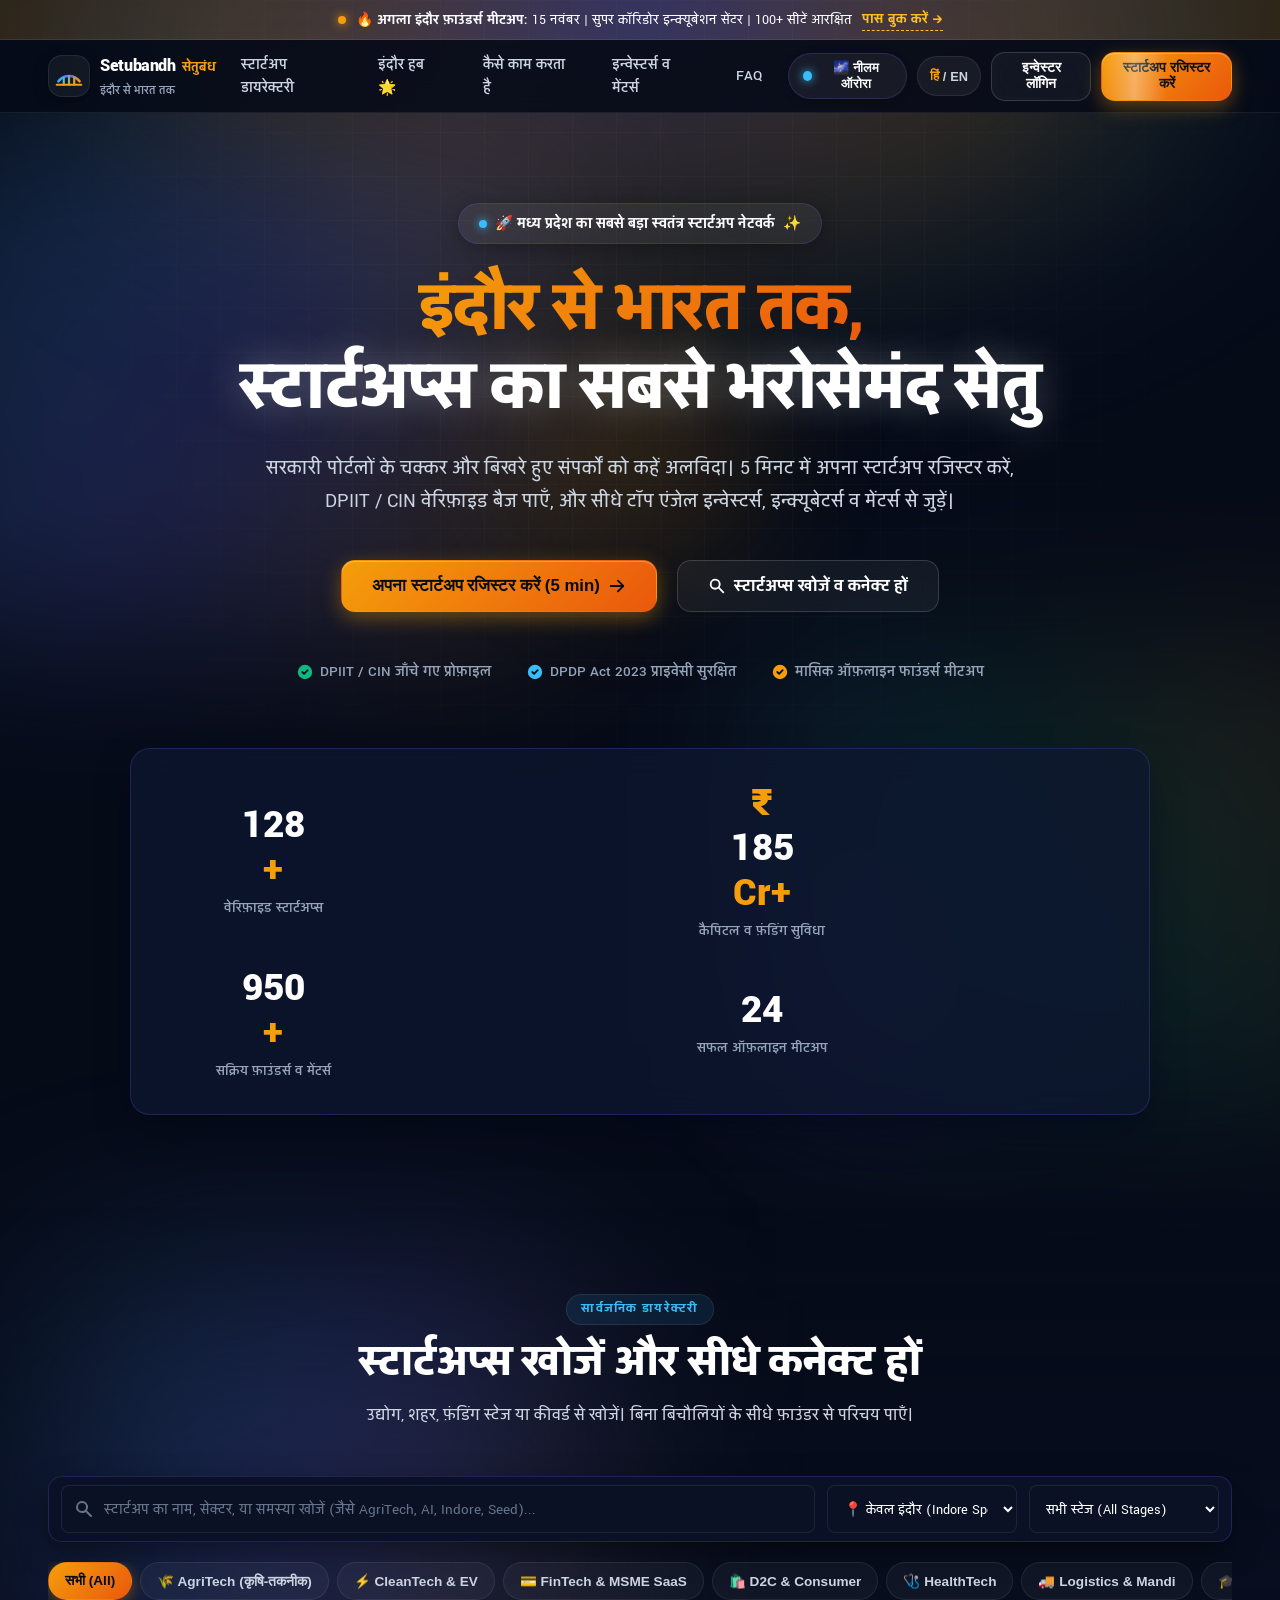
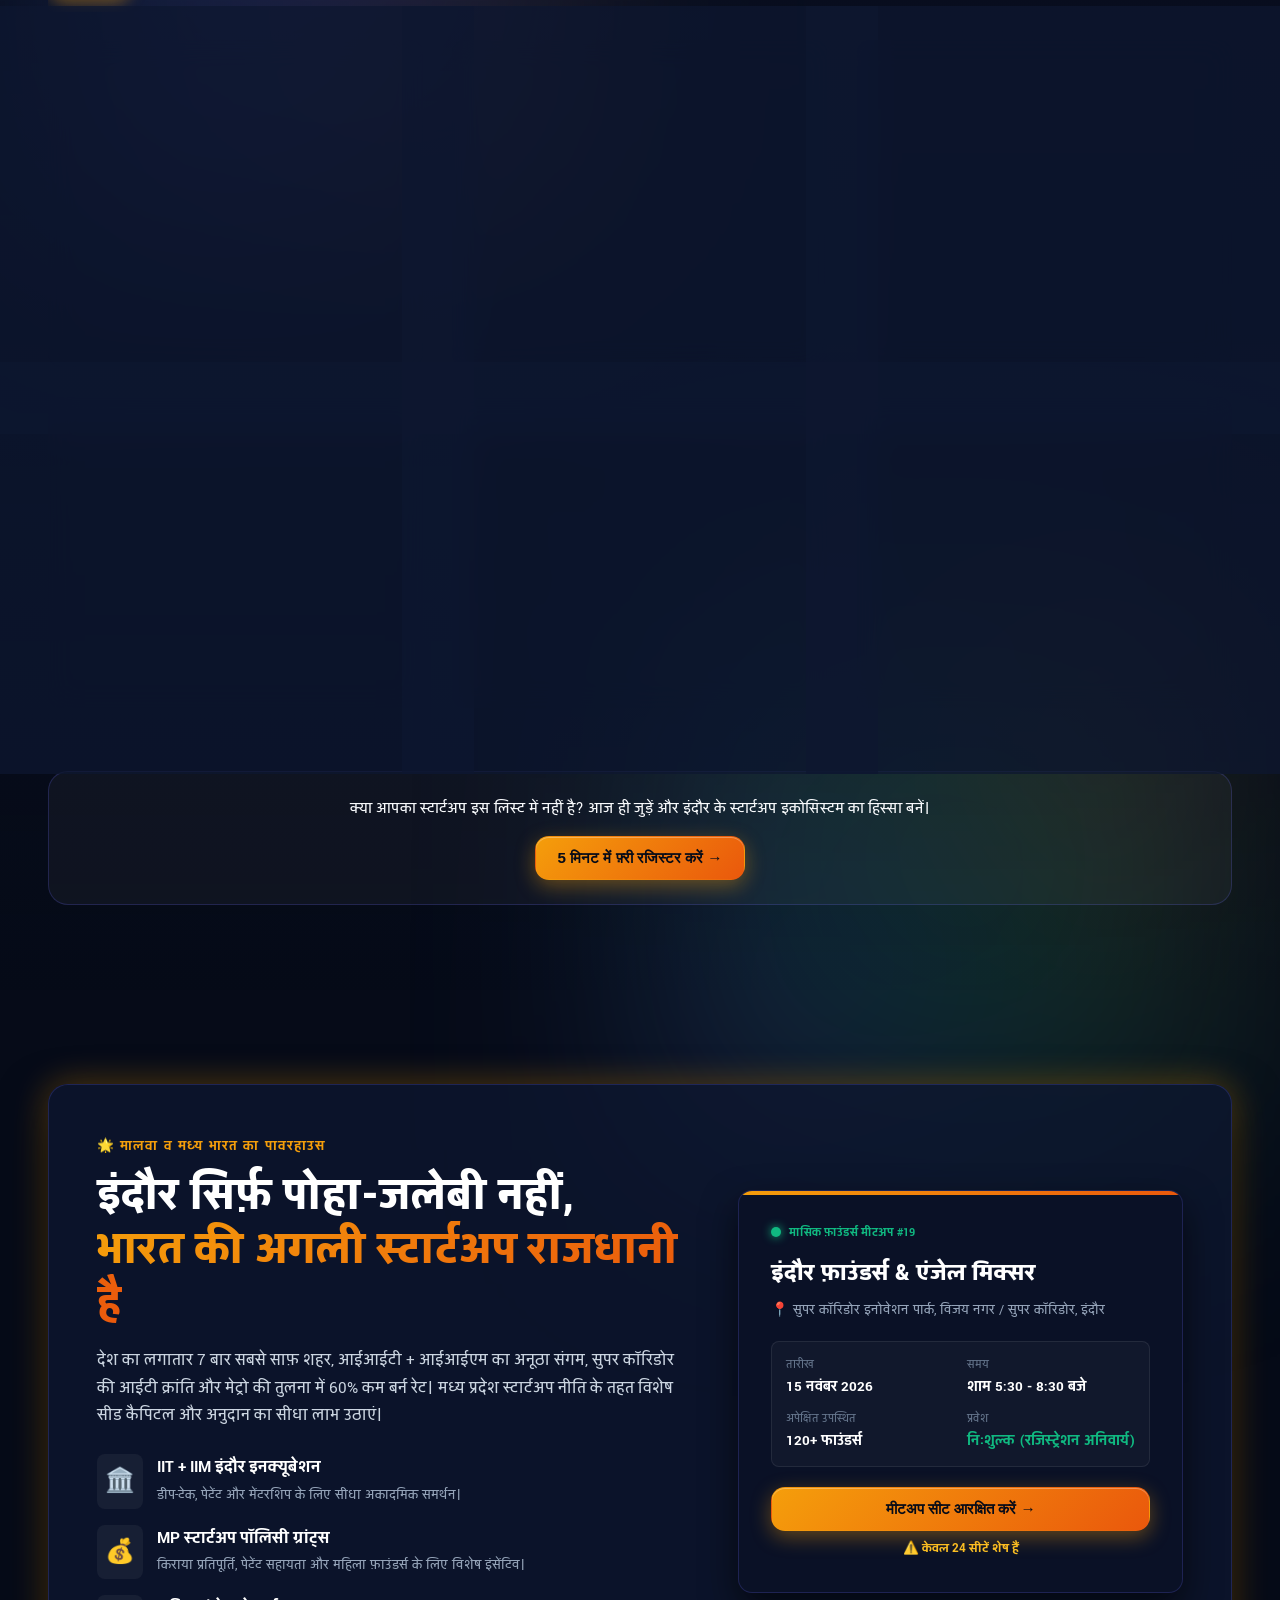
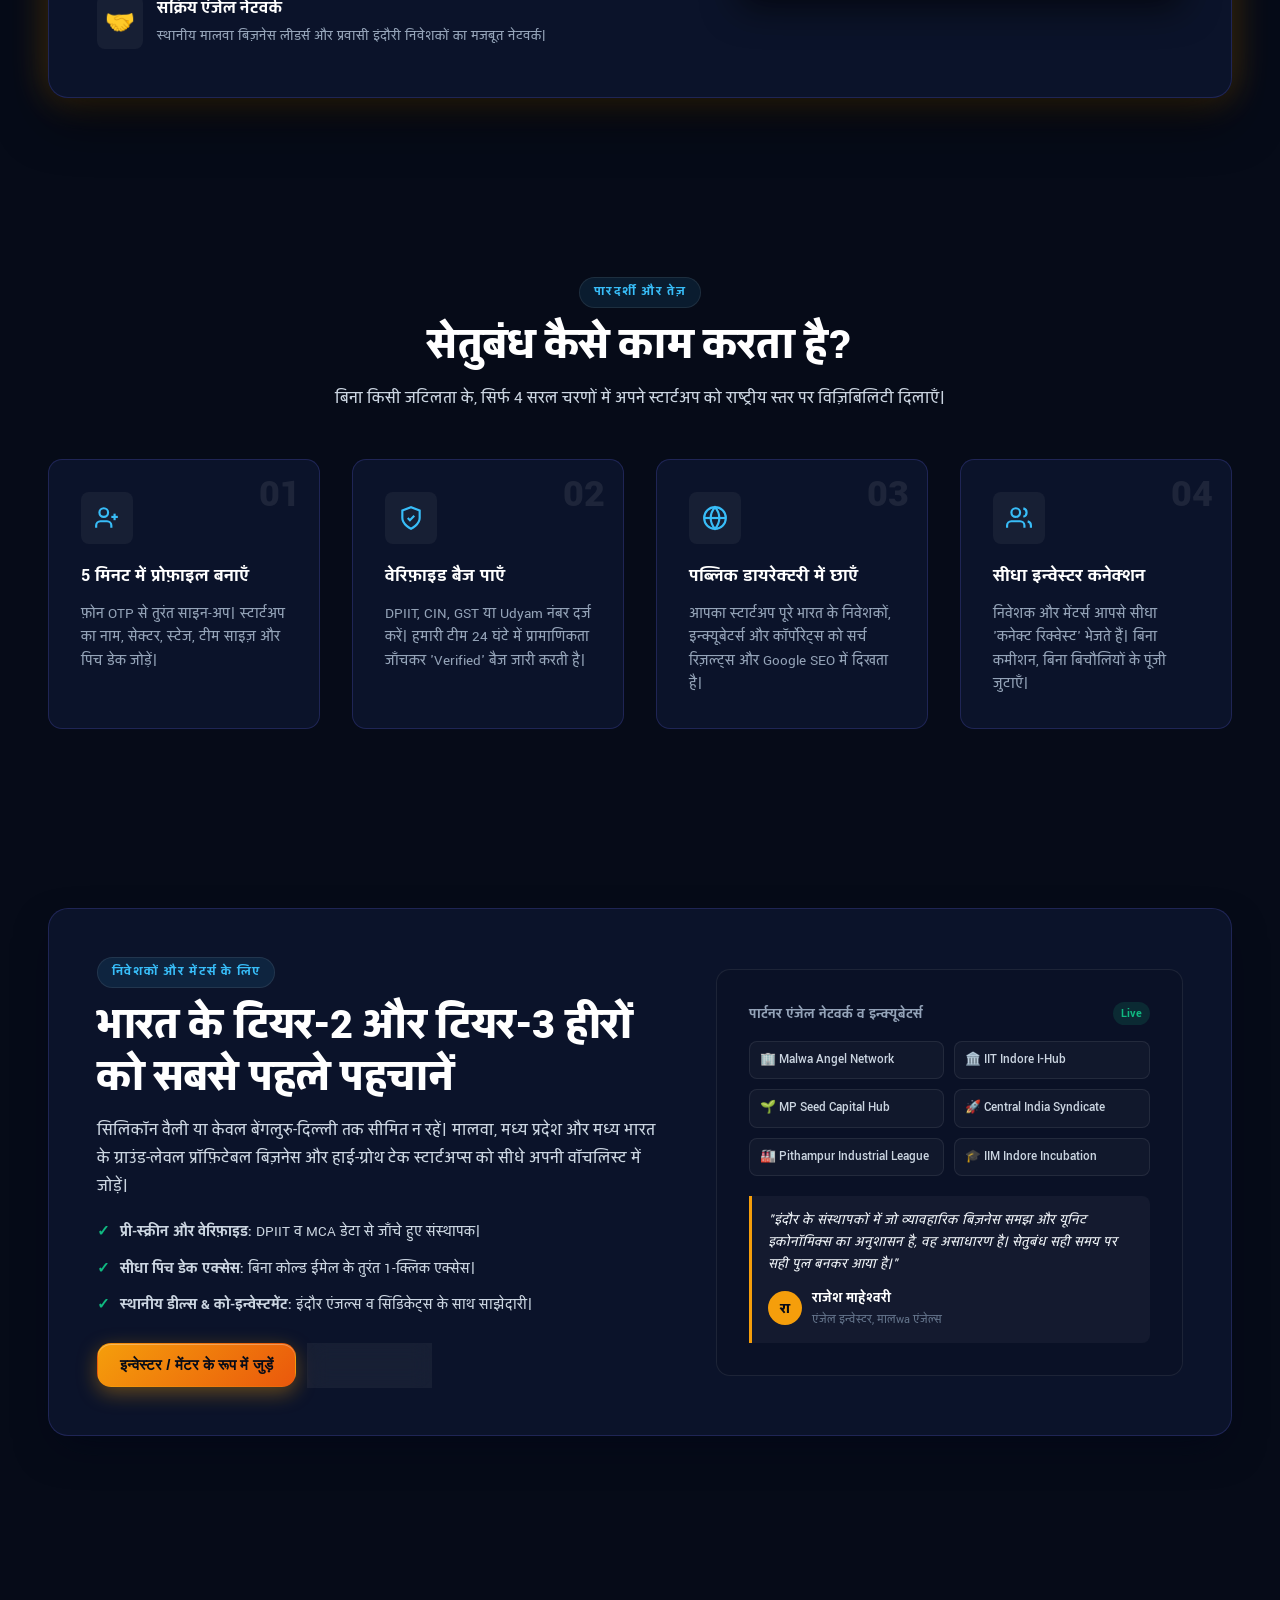
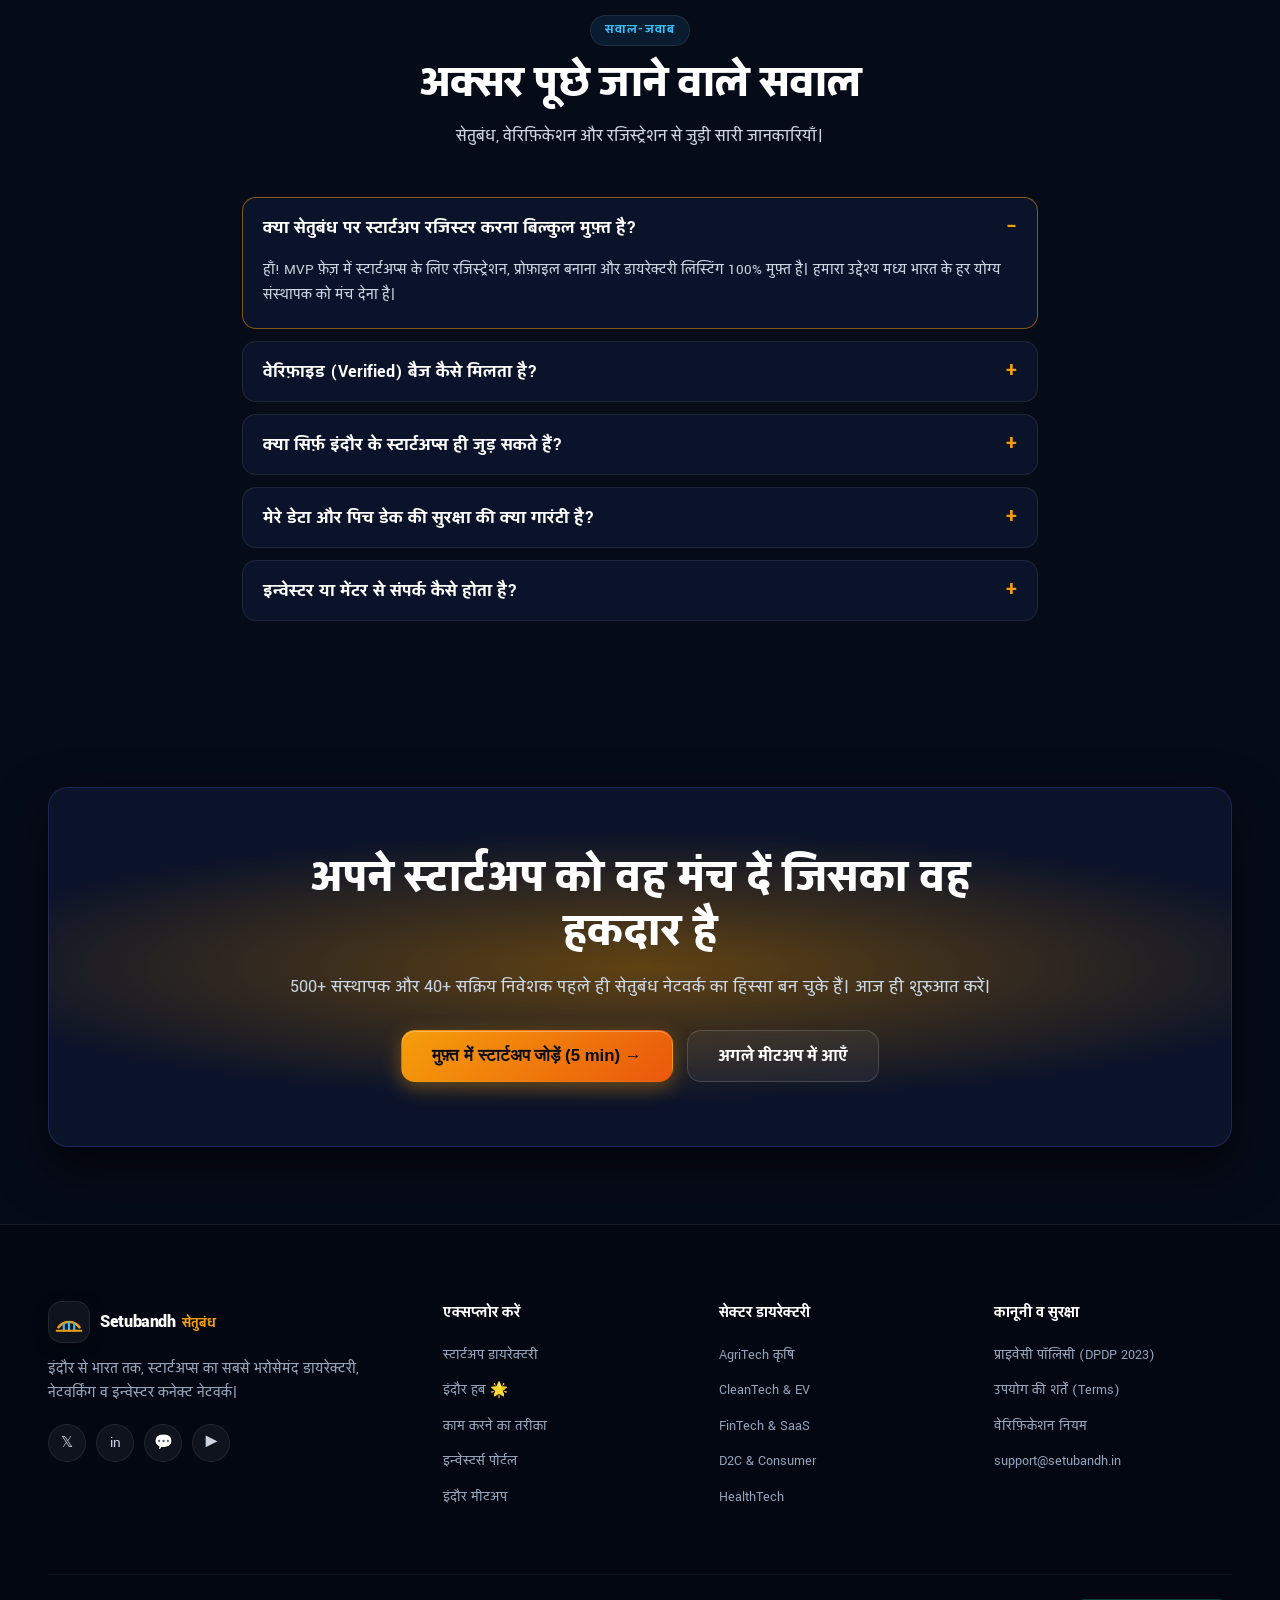
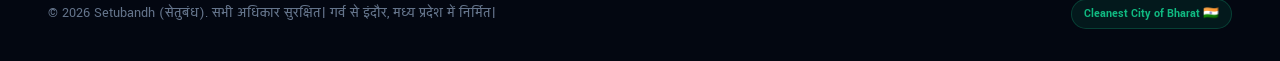
==== commit 952a9c5c: "feat: added 3 non-white themes, waving living light ribbons, magnetic shimmer buttons, and 3D animat" ====
--- a/index.html
+++ b/index.html
@@ -18,11 +18,14 @@
   <link rel="stylesheet" href="styles.css">
 </head>
 <body>
-  <!-- Ambient Living Aurora Lighting Layers -->
+  <!-- Ambient Living Waving Aurora & Plasma Mesh Layers (लहराती लाइटें) -->
   <div class="aurora-ambient-glow" aria-hidden="true"></div>
+  <div class="aurora-waving-ribbon ribbon-1" aria-hidden="true"></div>
+  <div class="aurora-waving-ribbon ribbon-2" aria-hidden="true"></div>
   <div class="aurora-spotlight-secondary" aria-hidden="true"></div>
   <div class="aurora-spotlight-accent" aria-hidden="true"></div>
   <div class="cyber-grid-mesh" aria-hidden="true"></div>
+  <div class="ambient-interactive-orb" id="cursorAmbientOrb" aria-hidden="true"></div>
 
   <!-- Announcement Bar -->
   <div class="announcement-banner">
@@ -70,8 +73,14 @@
         <a href="#faq" class="nav-item" data-i18n="navFaq">FAQ</a>
       </nav>
 
-      <!-- Actions: Language & CTA -->
+      <!-- Actions: Theme, Language & CTA -->
       <div class="nav-actions">
+        <!-- Dynamic Theme Switcher Pill -->
+        <button id="themeToggleBtn" class="theme-pill-btn" aria-label="Switch Theme" title="थीम बदलें (Cycle Theme)">
+          <span class="theme-dot" id="themeDot"></span>
+          <span class="theme-title" id="themeName">🌌 नीलम ऑरोरा</span>
+        </button>
+
         <!-- Language Switcher Pill -->
         <button id="langToggleBtn" class="lang-pill-btn" aria-label="Switch Language" title="हिंदी / English">
           <span class="lang-code active" id="btnHi">हिं</span>
@@ -80,7 +89,7 @@
         </button>
 
         <button class="btn btn-secondary btn-sm" id="btnInvestorOpen" data-i18n="btnInvestorLogin">इन्वेस्टर लॉगिन</button>
-        <button class="btn btn-primary btn-sm register-trigger-btn" data-i18n="btnRegister">स्टार्टअप रजिस्टर करें</button>
+        <button class="btn btn-primary btn-sm btn-shimmer register-trigger-btn" data-i18n="btnRegister">स्टार्टअप रजिस्टर करें</button>
 
         <!-- Mobile Menu Toggle -->
         <button class="mobile-toggle-btn" id="mobileMenuBtn" aria-label="Toggle Navigation Menu">
@@ -107,6 +116,7 @@
         <a href="#faq" class="mobile-link" data-i18n="navFaq">सामान्य प्रश्न (FAQ)</a>
       </nav>
       <div class="mobile-drawer-actions">
+        <button class="btn btn-secondary btn-block" id="mobileThemeToggleBtn">🎨 थीम बदलें (Switch Theme)</button>
         <button class="btn btn-primary btn-block register-trigger-btn" data-i18n="btnRegister">स्टार्टअप रजिस्टर करें (मुफ़्त)</button>
         <button class="btn btn-secondary btn-block" id="mobileInvestorBtn" data-i18n="btnInvestorLogin">इन्वेस्टर लॉगिन</button>
       </div>
--- a/styles.css
+++ b/styles.css
@@ -1,6 +1,9 @@
 /* ==========================================================================
    SETUBANDH (सेतुबंध) — Master Design System & Responsive CSS
    Standards: UI/UX Pro Max, Responsive-UI-Master, Color-Magic v4.0
+   Themes: Sapphire Aurora (Default) | Royal Obsidian Amber | Neo Matrix Emerald
+   Features: Waving Living Lights (लहराती लाइटें), Shimmer Magnetic Buttons, 
+             3D Tilt & Cursor Spotlight Animated Blocks
    ========================================================================== */
 
 /* 1. Mandatory Responsive Base Reset */
@@ -10,48 +13,129 @@
   padding: 0;
 }
 
-:root {
-  /* Color Architecture (Anti-Blackout, Luminous Midnight) */
+/* ==========================================================================
+   THEME 1: Sapphire Aurora (Default Midnight Blue & Electric Saffron)
+   ========================================================================== */
+:root,
+[data-theme="sapphire"] {
+  --theme-name: "sapphire";
   --bg-deep: #060b18;
   --bg-surface: #0a1126;
   --bg-card: rgba(14, 23, 48, 0.75);
-  --bg-card-hover: rgba(22, 34, 68, 0.85);
-  --bg-input: rgba(11, 18, 38, 0.85);
+  --bg-card-hover: rgba(22, 36, 74, 0.88);
+  --bg-input: rgba(11, 18, 38, 0.88);
 
   /* Contrast Dominance (WCAG AAA) */
-  --text-main: #f8fafc;        /* 98% Luminance Optical White */
-  --text-muted: #94a3b8;       /* Crisp Slate with 7:1+ contrast */
+  --text-main: #f8fafc;
+  --text-muted: #94a3b8;
   --text-sub: #cbd5e1;
   --text-dim: #64748b;
 
-  /* Brand Accents */
-  --accent-saffron: #f59e0b;   /* Bharat Saffron / Energy */
-  --accent-saffron-light: #fbbf24;
-  --accent-saffron-glow: rgba(245, 158, 11, 0.28);
-  --accent-cyan: #38bdf8;      /* Central India Tech Sky */
-  --accent-indigo: #6366f1;
-  --accent-emerald: #10b981;   /* Verified Tick Green */
-  --accent-emerald-glow: rgba(16, 185, 129, 0.22);
-
-  /* Border & Glass */
+  /* Accents */
+  --accent-primary: #f59e0b;
+  --accent-primary-light: #fbbf24;
+  --accent-primary-gradient: linear-gradient(135deg, #f59e0b 0%, #ea580c 100%);
+  --accent-glow-primary: rgba(245, 158, 11, 0.38);
+
+  --accent-secondary: #38bdf8;
+  --accent-tertiary: #6366f1;
+  --accent-emerald: #10b981;
+  --accent-emerald-glow: rgba(16, 185, 129, 0.25);
+
+  /* Borders & Shadows */
   --border-subtle: rgba(255, 255, 255, 0.08);
-  --border-card: rgba(99, 102, 241, 0.18);
-  --border-card-hover: rgba(245, 158, 11, 0.45);
-  --glass-shadow: 0 16px 40px -10px rgba(2, 6, 23, 0.65);
-  --glow-shadow: 0 0 25px rgba(56, 189, 248, 0.2);
-
-  /* Typography */
+  --border-card: rgba(99, 102, 241, 0.22);
+  --border-card-hover: rgba(245, 158, 11, 0.5);
+  --glass-shadow: 0 16px 40px -10px rgba(2, 6, 23, 0.7);
+
+  /* Waving Aurora Gradients */
+  --aurora-wave-1: radial-gradient(ellipse 65% 55% at 50% 25%, rgba(99, 102, 241, 0.32) 0%, rgba(245, 158, 11, 0.22) 50%, rgba(56, 189, 248, 0.12) 75%, transparent 90%);
+  --ribbon-grad-1: linear-gradient(120deg, rgba(56, 189, 248, 0.25), rgba(99, 102, 241, 0.35), rgba(245, 158, 11, 0.28));
+  --ribbon-grad-2: linear-gradient(240deg, rgba(245, 158, 11, 0.22), rgba(16, 185, 129, 0.18), rgba(99, 102, 241, 0.26));
+}
+
+/* ==========================================================================
+   THEME 2: Royal Obsidian Amber (Warm Molten Charcoal & Golden Saffron)
+   Strictly Non-White, Deep Velvety Obsidian Canvas with Molten Fire
+   ========================================================================== */
+[data-theme="amber"] {
+  --theme-name: "amber";
+  --bg-deep: #0b0713;
+  --bg-surface: #140d22;
+  --bg-card: rgba(26, 16, 44, 0.78);
+  --bg-card-hover: rgba(38, 24, 64, 0.9);
+  --bg-input: rgba(20, 12, 34, 0.88);
+
+  --text-main: #fdfaf6;
+  --text-muted: #a89bb8;
+  --text-sub: #dcd3e8;
+  --text-dim: #736484;
+
+  --accent-primary: #fbbf24;
+  --accent-primary-light: #fef08a;
+  --accent-primary-gradient: linear-gradient(135deg, #f59e0b 0%, #d97706 50%, #b45309 100%);
+  --accent-glow-primary: rgba(251, 191, 36, 0.45);
+
+  --accent-secondary: #fb923c;
+  --accent-tertiary: #c084fc;
+  --accent-emerald: #34d399;
+  --accent-emerald-glow: rgba(52, 211, 153, 0.28);
+
+  --border-subtle: rgba(251, 191, 36, 0.1);
+  --border-card: rgba(245, 158, 11, 0.28);
+  --border-card-hover: rgba(251, 191, 36, 0.6);
+  --glass-shadow: 0 16px 40px -10px rgba(11, 7, 19, 0.85);
+
+  --aurora-wave-1: radial-gradient(ellipse 65% 55% at 50% 25%, rgba(245, 158, 11, 0.35) 0%, rgba(192, 132, 252, 0.24) 48%, rgba(249, 115, 22, 0.16) 72%, transparent 90%);
+  --ribbon-grad-1: linear-gradient(120deg, rgba(245, 158, 11, 0.3), rgba(192, 132, 252, 0.32), rgba(249, 115, 22, 0.35));
+  --ribbon-grad-2: linear-gradient(240deg, rgba(251, 191, 36, 0.28), rgba(217, 70, 239, 0.22), rgba(245, 158, 11, 0.25));
+}
+
+/* ==========================================================================
+   THEME 3: Neo Matrix Emerald (Cyber Pine & Bioluminescent Mint)
+   High-Tech Dark Futuristic Cyber Atmosphere, Zero Harsh White
+   ========================================================================== */
+[data-theme="emerald"] {
+  --theme-name: "emerald";
+  --bg-deep: #040e0c;
+  --bg-surface: #071916;
+  --bg-card: rgba(10, 32, 28, 0.78);
+  --bg-card-hover: rgba(14, 46, 40, 0.9);
+  --bg-input: rgba(8, 24, 21, 0.88);
+
+  --text-main: #f0fdf4;
+  --text-muted: #86efac;
+  --text-sub: #bbf7d0;
+  --text-dim: #4ade80;
+
+  --accent-primary: #10b981;
+  --accent-primary-light: #34d399;
+  --accent-primary-gradient: linear-gradient(135deg, #10b981 0%, #059669 100%);
+  --accent-glow-primary: rgba(16, 185, 129, 0.45);
+
+  --accent-secondary: #06b6d4;
+  --accent-tertiary: #14b8a6;
+  --accent-emerald: #10b981;
+  --accent-emerald-glow: rgba(16, 185, 129, 0.3);
+
+  --border-subtle: rgba(16, 185, 129, 0.12);
+  --border-card: rgba(16, 185, 129, 0.28);
+  --border-card-hover: rgba(52, 211, 153, 0.65);
+  --glass-shadow: 0 16px 40px -10px rgba(4, 14, 12, 0.85);
+
+  --aurora-wave-1: radial-gradient(ellipse 65% 55% at 50% 25%, rgba(16, 185, 129, 0.32) 0%, rgba(6, 182, 212, 0.25) 50%, rgba(34, 197, 94, 0.12) 75%, transparent 90%);
+  --ribbon-grad-1: linear-gradient(120deg, rgba(16, 185, 129, 0.28), rgba(6, 182, 212, 0.32), rgba(52, 211, 153, 0.26));
+  --ribbon-grad-2: linear-gradient(240deg, rgba(6, 182, 212, 0.25), rgba(34, 197, 94, 0.22), rgba(20, 184, 166, 0.3));
+}
+
+/* Base Typographic Tokens */
+:root {
   --font-sans: 'Plus Jakarta Sans', -apple-system, BlinkMacSystemFont, 'Segoe UI', Roboto, sans-serif;
   --font-devanagari: 'Yantramanav', 'Plus Jakarta Sans', sans-serif;
-  --font-display: 'Rozha One', serif;
-
-  /* Radii */
   --radius-sm: 8px;
   --radius-md: 14px;
   --radius-lg: 20px;
   --radius-pill: 9999px;
-
-  /* Transitions */
   --transition-fast: 0.18s cubic-bezier(0.16, 1, 0.3, 1);
   --transition-spring: 0.35s cubic-bezier(0.34, 1.56, 0.64, 1);
 }
@@ -66,13 +150,13 @@
   color: var(--text-main);
   font-family: var(--font-sans);
   line-height: 1.6;
+  transition: background-color 0.4s ease, color 0.4s ease;
 }
 
 [data-lang="hi"] body {
   font-family: var(--font-devanagari);
 }
 
-/* Fluid Auto-Fit Container */
 .container {
   width: 100%;
   max-width: min(100% - 2rem, 1280px);
@@ -87,64 +171,123 @@
 }
 
 /* ==========================================================================
-   2. Living Aurora & Dynamic Lighting Systems
+   2. Living Waving Lights (लहराती लाइटें & Dynamic Ambient Ribbons)
    ========================================================================== */
 
 @keyframes auroraWave {
   0%, 100% {
     transform: translate(-50%, 0) scale(1) rotate(0deg);
-    opacity: 0.55;
+    opacity: 0.6;
   }
   50% {
-    transform: translate(-48%, -24px) scale(1.1) rotate(3deg);
-    opacity: 0.78;
+    transform: translate(-48%, -30px) scale(1.15) rotate(4deg);
+    opacity: 0.85;
+  }
+}
+
+@keyframes ribbonFloat1 {
+  0% {
+    transform: translate(0, 0) rotate(0deg) scale(1);
+    border-radius: 42% 58% 70% 30% / 45% 45% 55% 55%;
+  }
+  33% {
+    transform: translate(40px, -50px) rotate(8deg) scale(1.12);
+    border-radius: 60% 40% 35% 65% / 50% 60% 40% 50%;
+  }
+  66% {
+    transform: translate(-30px, 30px) rotate(-6deg) scale(0.95);
+    border-radius: 35% 65% 60% 40% / 60% 40% 50% 50%;
+  }
+  100% {
+    transform: translate(0, 0) rotate(0deg) scale(1);
+    border-radius: 42% 58% 70% 30% / 45% 45% 55% 55%;
+  }
+}
+
+@keyframes ribbonFloat2 {
+  0% {
+    transform: translate(0, 0) rotate(0deg) scale(1);
+    border-radius: 50% 50% 40% 60% / 40% 60% 50% 50%;
+  }
+  50% {
+    transform: translate(-50px, -35px) rotate(-10deg) scale(1.18);
+    border-radius: 70% 30% 60% 40% / 55% 45% 55% 45%;
+  }
+  100% {
+    transform: translate(0, 0) rotate(0deg) scale(1);
+    border-radius: 50% 50% 40% 60% / 40% 60% 50% 50%;
   }
 }
 
 @keyframes pulseGlow {
-  0%, 100% { transform: scale(1); opacity: 0.4; }
-  50% { transform: scale(1.08); opacity: 0.7; }
-}
-
+  0%, 100% { transform: scale(1); opacity: 0.45; }
+  50% { transform: scale(1.1); opacity: 0.8; }
+}
+
+/* Waving Aurora Layers */
 .aurora-ambient-glow {
   position: absolute;
   top: -120px;
   left: 50%;
   transform: translateX(-50%);
-  width: min(100vw, 1100px);
-  height: 580px;
-  background: radial-gradient(ellipse 70% 50% at 50% 25%, 
-              rgba(99, 102, 241, 0.28) 0%, 
-              rgba(245, 158, 11, 0.20) 45%, 
-              rgba(56, 189, 248, 0.12) 65%, 
-              transparent 80%);
-  filter: blur(90px);
+  width: min(100vw, 1150px);
+  height: 600px;
+  background: var(--aurora-wave-1);
+  filter: blur(95px);
   pointer-events: none;
   z-index: 0;
-  animation: auroraWave 14s ease-in-out infinite;
+  animation: auroraWave 12s ease-in-out infinite;
+  transition: background 0.5s ease;
+}
+
+.aurora-waving-ribbon {
+  position: absolute;
+  pointer-events: none;
+  filter: blur(85px);
+  opacity: 0.65;
+  z-index: 0;
+  transition: background 0.5s ease;
+}
+
+.ribbon-1 {
+  top: 150px;
+  left: -100px;
+  width: min(90vw, 650px);
+  height: 480px;
+  background: var(--ribbon-grad-1);
+  animation: ribbonFloat1 16s ease-in-out infinite;
+}
+
+.ribbon-2 {
+  top: 650px;
+  right: -80px;
+  width: min(85vw, 600px);
+  height: 450px;
+  background: var(--ribbon-grad-2);
+  animation: ribbonFloat2 20s ease-in-out infinite;
 }
 
 .aurora-spotlight-secondary {
   position: absolute;
-  top: 900px;
-  right: -5%;
+  top: 1300px;
+  left: 5%;
   width: 500px;
   height: 500px;
-  background: radial-gradient(circle, rgba(56, 189, 248, 0.14) 0%, transparent 70%);
-  filter: blur(100px);
+  background: var(--ribbon-grad-1);
+  filter: blur(110px);
   pointer-events: none;
   z-index: 0;
-  animation: pulseGlow 9s ease-in-out infinite;
+  animation: pulseGlow 10s ease-in-out infinite;
 }
 
 .aurora-spotlight-accent {
   position: absolute;
-  top: 1800px;
-  left: -5%;
+  top: 2200px;
+  right: 5%;
   width: 550px;
   height: 550px;
-  background: radial-gradient(circle, rgba(245, 158, 11, 0.12) 0%, transparent 70%);
-  filter: blur(110px);
+  background: var(--ribbon-grad-2);
+  filter: blur(120px);
   pointer-events: none;
   z-index: 0;
 }
@@ -158,19 +301,35 @@
   background-image: 
     linear-gradient(to right, rgba(255, 255, 255, 0.02) 1px, transparent 1px),
     linear-gradient(to bottom, rgba(255, 255, 255, 0.02) 1px, transparent 1px);
-  background-size: 40px 40px;
+  background-size: 44px 44px;
   mask-image: radial-gradient(ellipse at 50% 30%, black 30%, transparent 80%);
   pointer-events: none;
   z-index: 0;
 }
 
+/* Interactive Cursor Ambient Orb (Laharati Interactive Light) */
+.ambient-interactive-orb {
+  position: fixed;
+  width: 380px;
+  height: 380px;
+  border-radius: 50%;
+  background: radial-gradient(circle, var(--accent-glow-primary) 0%, transparent 68%);
+  filter: blur(60px);
+  pointer-events: none;
+  z-index: 1;
+  transform: translate(-50%, -50%);
+  opacity: 0.55;
+  transition: opacity 0.3s ease, background 0.4s ease;
+  display: none; /* Enabled on pointermove via JS */
+}
+
 /* ==========================================================================
    3. Announcement Banner
    ========================================================================== */
 
 .announcement-banner {
-  background: linear-gradient(90deg, rgba(245, 158, 11, 0.18), rgba(99, 102, 241, 0.22), rgba(245, 158, 11, 0.18));
-  border-bottom: 1px solid rgba(245, 158, 11, 0.25);
+  background: linear-gradient(90deg, rgba(245, 158, 11, 0.16), rgba(99, 102, 241, 0.2), rgba(245, 158, 11, 0.16));
+  border-bottom: 1px solid var(--border-subtle);
   font-size: clamp(0.75rem, 0.4vw + 0.55rem, 0.875rem);
   padding: 8px 0;
   position: relative;
@@ -189,17 +348,17 @@
 .pulse-indicator {
   width: 8px;
   height: 8px;
-  background: var(--accent-saffron);
+  background: var(--accent-primary);
   border-radius: 50%;
-  box-shadow: 0 0 10px var(--accent-saffron);
+  box-shadow: 0 0 10px var(--accent-primary);
   animation: pulseGlow 1.8s infinite;
 }
 
 .banner-link {
-  color: var(--accent-saffron-light);
+  color: var(--accent-primary-light);
   font-weight: 700;
   text-decoration: none;
-  border-bottom: 1px dashed var(--accent-saffron-light);
+  border-bottom: 1px dashed var(--accent-primary-light);
   transition: var(--transition-fast);
 }
 
@@ -215,12 +374,20 @@
   position: sticky;
   top: 0;
   width: 100%;
-  background: rgba(6, 11, 24, 0.85);
+  background: rgba(6, 11, 24, 0.88);
   backdrop-filter: blur(20px);
   -webkit-backdrop-filter: blur(20px);
   border-bottom: 1px solid var(--border-subtle);
   z-index: 50;
-  transition: all 0.3s ease;
+  transition: background 0.4s ease;
+}
+
+[data-theme="amber"] .site-header {
+  background: rgba(11, 7, 19, 0.9);
+}
+
+[data-theme="emerald"] .site-header {
+  background: rgba(4, 14, 12, 0.9);
 }
 
 .header-container {
@@ -231,7 +398,6 @@
   gap: 1rem;
 }
 
-/* Brand Logo */
 .brand-logo {
   display: flex;
   align-items: center;
@@ -244,8 +410,8 @@
   width: 42px;
   height: 42px;
   border-radius: var(--radius-md);
-  background: linear-gradient(135deg, rgba(56, 189, 248, 0.15), rgba(245, 158, 11, 0.15));
-  border: 1px solid rgba(255, 255, 255, 0.12);
+  background: rgba(255, 255, 255, 0.05);
+  border: 1px solid var(--border-subtle);
   display: flex;
   align-items: center;
   justify-content: center;
@@ -275,17 +441,15 @@
 .hindi-sub {
   font-size: 0.9rem;
   font-weight: 700;
-  color: var(--accent-saffron);
+  color: var(--accent-primary);
 }
 
 .brand-tag {
   font-size: 0.72rem;
   color: var(--text-muted);
   font-weight: 500;
-  letter-spacing: 0.02em;
-}
-
-/* Desktop Navigation */
+}
+
 .desktop-nav {
   display: flex;
   align-items: center;
@@ -300,19 +464,51 @@
   transition: var(--transition-fast);
   padding: 6px 10px;
   border-radius: var(--radius-sm);
-  position: relative;
 }
 
 .nav-item:hover {
   color: #fff;
-  background: rgba(255, 255, 255, 0.05);
-}
-
-/* Actions */
+  background: rgba(255, 255, 255, 0.06);
+}
+
 .nav-actions {
   display: flex;
   align-items: center;
-  gap: 12px;
+  gap: 10px;
+}
+
+/* Theme Switcher Pill Button */
+.theme-pill-btn {
+  background: rgba(255, 255, 255, 0.06);
+  border: 1px solid var(--border-card);
+  color: var(--text-main);
+  padding: 6px 14px;
+  border-radius: var(--radius-pill);
+  font-size: 0.82rem;
+  font-weight: 700;
+  cursor: pointer;
+  display: inline-flex;
+  align-items: center;
+  gap: 8px;
+  transition: all var(--transition-fast);
+  min-height: 40px;
+  box-shadow: 0 2px 10px rgba(0, 0, 0, 0.2);
+}
+
+.theme-pill-btn:hover {
+  background: rgba(255, 255, 255, 0.12);
+  border-color: var(--accent-primary);
+  transform: translateY(-2px);
+  box-shadow: 0 4px 15px var(--accent-glow-primary);
+}
+
+.theme-dot {
+  width: 10px;
+  height: 10px;
+  border-radius: 50%;
+  background: var(--accent-primary);
+  box-shadow: 0 0 10px var(--accent-primary);
+  animation: pulseGlow 2s infinite;
 }
 
 /* Language Pill Button */
@@ -329,86 +525,102 @@
   align-items: center;
   gap: 4px;
   transition: var(--transition-fast);
-  min-height: 38px;
+  min-height: 40px;
 }
 
 .lang-pill-btn:hover {
   background: rgba(255, 255, 255, 0.12);
-  border-color: rgba(255, 255, 255, 0.2);
   color: #fff;
 }
 
 .lang-code.active {
-  color: var(--accent-saffron);
-}
-
-.lang-divider {
-  opacity: 0.4;
-}
-
-/* Buttons System */
+  color: var(--accent-primary);
+}
+
+/* ==========================================================================
+   5. Attractive Magnetic Buttons (आकर्षक बटन्स & Shimmer Beams)
+   ========================================================================== */
+
 .btn {
   display: inline-flex;
   align-items: center;
   justify-content: center;
   gap: 8px;
-  font-weight: 600;
+  font-weight: 700;
   font-size: 0.95rem;
   line-height: 1.2;
-  padding: 10px 20px;
+  padding: 10px 22px;
   border-radius: var(--radius-md);
   cursor: pointer;
   text-decoration: none;
-  transition: all var(--transition-fast);
   border: 1px solid transparent;
-  min-height: 44px; /* Accessible 44px Touch Target */
-  min-width: 44px;
+  min-height: 44px;
   position: relative;
   overflow: hidden;
   user-select: none;
+  transition: transform 0.2s cubic-bezier(0.34, 1.56, 0.64, 1), box-shadow 0.25s ease, background 0.3s ease;
 }
 
 .btn:hover {
-  transform: translateY(-2px);
+  transform: translateY(-3px) scale(1.02);
 }
 
 .btn:active {
-  transform: scale(0.97);
-}
-
+  transform: translateY(1px) scale(0.96);
+}
+
+/* Primary Button with Neon Radiant Glow */
 .btn-primary {
-  background: linear-gradient(135deg, #f59e0b 0%, #ea580c 100%);
+  background: var(--accent-primary-gradient);
   color: #060b18;
   font-weight: 800;
-  box-shadow: 0 4px 18px rgba(245, 158, 11, 0.35);
+  box-shadow: 0 6px 20px var(--accent-glow-primary), inset 0 1px 0 rgba(255, 255, 255, 0.3);
 }
 
 .btn-primary:hover {
-  box-shadow: 0 6px 24px rgba(245, 158, 11, 0.5);
-  background: linear-gradient(135deg, #fbbf24 0%, #f97316 100%);
-}
-
+  box-shadow: 0 10px 30px var(--accent-glow-primary), 0 0 20px var(--accent-primary-light);
+}
+
+/* Shimmer Sweep Animation on Button */
+@keyframes shimmerSweep {
+  0% { transform: translateX(-150%) skewX(-20deg); }
+  100% { transform: translateX(250%) skewX(-20deg); }
+}
+
+.btn-shimmer::after {
+  content: '';
+  position: absolute;
+  top: 0;
+  left: 0;
+  width: 50%;
+  height: 100%;
+  background: linear-gradient(90deg, transparent, rgba(255, 255, 255, 0.35), transparent);
+  animation: shimmerSweep 3.2s infinite;
+  pointer-events: none;
+}
+
+/* Secondary Button with Glass Border */
 .btn-secondary {
   background: rgba(255, 255, 255, 0.05);
-  border-color: rgba(255, 255, 255, 0.14);
-  color: #fff;
-  backdrop-filter: blur(8px);
+  border-color: rgba(255, 255, 255, 0.15);
+  color: #fff;
+  backdrop-filter: blur(10px);
 }
 
 .btn-secondary:hover {
   background: rgba(255, 255, 255, 0.1);
-  border-color: var(--accent-cyan);
-  box-shadow: 0 0 20px rgba(56, 189, 248, 0.15);
+  border-color: var(--accent-secondary);
+  box-shadow: 0 0 22px rgba(56, 189, 248, 0.25);
 }
 
 .btn-sm {
-  padding: 7px 14px;
-  font-size: 0.85rem;
-  min-height: 38px;
+  padding: 7px 16px;
+  font-size: 0.86rem;
+  min-height: 40px;
 }
 
 .btn-lg {
-  padding: 14px 28px;
+  padding: 15px 30px;
   font-size: 1.05rem;
   border-radius: var(--radius-md);
   min-height: 52px;
@@ -425,7 +637,7 @@
 }
 
 .btn:hover .btn-arrow {
-  transform: translateX(4px);
+  transform: translateX(5px);
 }
 
 .search-icon-sm {
@@ -452,17 +664,16 @@
   height: 2px;
   background: #fff;
   border-radius: 2px;
-  transition: var(--transition-fast);
 }
 
 /* ==========================================================================
-   5. Mobile Drawer Menu
+   6. Mobile Drawer Menu
    ========================================================================== */
 
 .mobile-drawer {
   position: fixed;
   inset: 0;
-  background: rgba(2, 6, 23, 0.85);
+  background: rgba(2, 6, 23, 0.88);
   backdrop-filter: blur(16px);
   z-index: 100;
   display: none;
@@ -512,13 +723,13 @@
 .mobile-nav-links {
   display: flex;
   flex-direction: column;
-  gap: 12px;
+  gap: 10px;
 }
 
 .mobile-link {
   color: var(--text-main);
   text-decoration: none;
-  font-size: 1.1rem;
+  font-size: 1.05rem;
   font-weight: 600;
   padding: 12px 14px;
   border-radius: var(--radius-sm);
@@ -526,8 +737,8 @@
 }
 
 .mobile-link:hover {
-  background: rgba(245, 158, 11, 0.15);
-  color: var(--accent-saffron-light);
+  background: var(--accent-glow-primary);
+  color: var(--accent-primary-light);
 }
 
 .mobile-drawer-actions {
@@ -538,7 +749,7 @@
 }
 
 /* ==========================================================================
-   6. Hero Section
+   7. Hero Section
    ========================================================================== */
 
 .hero-section {
@@ -554,33 +765,39 @@
   align-items: center;
 }
 
+/* Floating Trust Badge */
+@keyframes floatBadge {
+  0%, 100% { transform: translateY(0); }
+  50% { transform: translateY(-6px); }
+}
+
 .hero-badge-wrap {
   margin-bottom: clamp(1rem, 2vw, 1.8rem);
+  animation: floatBadge 4s ease-in-out infinite;
 }
 
 .hero-trust-badge {
   display: inline-flex;
   align-items: center;
   gap: 8px;
-  padding: 6px 18px;
-  background: rgba(99, 102, 241, 0.12);
-  border: 1px solid rgba(99, 102, 241, 0.35);
+  padding: 8px 20px;
+  background: rgba(255, 255, 255, 0.06);
+  border: 1px solid var(--border-card);
   border-radius: var(--radius-pill);
-  font-size: clamp(0.78rem, 0.5vw + 0.6rem, 0.9rem);
+  font-size: clamp(0.78rem, 0.5vw + 0.6rem, 0.92rem);
   font-weight: 600;
-  color: #e0e7ff;
-  box-shadow: 0 4px 15px rgba(99, 102, 241, 0.15);
+  color: var(--text-main);
+  box-shadow: 0 4px 20px rgba(0, 0, 0, 0.3);
 }
 
 .badge-dot {
   width: 8px;
   height: 8px;
   border-radius: 50%;
-  background: #38bdf8;
-  box-shadow: 0 0 8px #38bdf8;
-}
-
-/* Fluid Hero Typography via clamp() */
+  background: var(--accent-secondary);
+  box-shadow: 0 0 10px var(--accent-secondary);
+}
+
 .hero-title {
   font-size: clamp(2.1rem, 5vw + 1rem, 4.3rem);
   font-weight: 900;
@@ -591,14 +808,14 @@
 }
 
 .text-gradient-saffron {
-  background: linear-gradient(135deg, #f59e0b 20%, #fbbf24 60%, #ea580c 100%);
+  background: var(--accent-primary-gradient);
   -webkit-background-clip: text;
   -webkit-text-fill-color: transparent;
 }
 
 .text-glow-light {
   color: #ffffff;
-  text-shadow: 0 0 35px rgba(255, 255, 255, 0.25);
+  text-shadow: 0 0 40px rgba(255, 255, 255, 0.3);
 }
 
 .hero-lead {
@@ -619,7 +836,6 @@
   margin-bottom: clamp(2rem, 4vw, 3rem);
 }
 
-/* Micro Trust Row */
 .hero-trust-row {
   display: flex;
   align-items: center;
@@ -659,6 +875,12 @@
   padding: clamp(1.2rem, 3vw, 2rem);
   box-shadow: var(--glass-shadow);
   gap: 1.5rem;
+  transition: transform var(--transition-fast), border-color var(--transition-fast);
+}
+
+.stat-strip-container:hover {
+  border-color: var(--border-card-hover);
+  box-shadow: 0 20px 50px rgba(0, 0, 0, 0.6), 0 0 30px var(--accent-glow-primary);
 }
 
 .stat-box {
@@ -677,7 +899,7 @@
 }
 
 .stat-suffix, .stat-prefix {
-  color: var(--accent-saffron);
+  color: var(--accent-primary);
 }
 
 .stat-label {
@@ -687,17 +909,14 @@
   font-weight: 500;
 }
 
-.stat-divider {
-  display: none; /* Auto-fit grid handles layout naturally */
-}
-
 /* ==========================================================================
-   7. Directory Search & Cards Grid
+   8. Directory Search & Animated Cards Grid
+   Features: 3D Tilt, Cursor Spotlight, Border Beam Glow
    ========================================================================== */
 
 .directory-section {
   padding-block: clamp(3.5rem, 7vw, 6rem);
-  background: linear-gradient(180deg, transparent 0%, rgba(10, 17, 38, 0.6) 30%, transparent 100%);
+  background: linear-gradient(180deg, transparent 0%, rgba(10, 17, 38, 0.5) 30%, transparent 100%);
   position: relative;
   z-index: 10;
 }
@@ -715,10 +934,10 @@
   font-weight: 700;
   text-transform: uppercase;
   letter-spacing: 0.1em;
-  color: var(--accent-cyan);
+  color: var(--accent-secondary);
   background: rgba(56, 189, 248, 0.1);
-  border: 1px solid rgba(56, 189, 248, 0.25);
-  padding: 4px 12px;
+  border: 1px solid var(--border-subtle);
+  padding: 4px 14px;
   border-radius: var(--radius-pill);
   margin-bottom: 12px;
 }
@@ -737,13 +956,12 @@
   color: var(--text-sub);
 }
 
-/* Command Search Bar */
+/* Search Command Bar */
 .search-command-bar {
   display: flex;
   align-items: center;
   gap: 12px;
-  background: rgba(14, 23, 48, 0.9);
-  backdrop-filter: blur(20px);
+  background: var(--bg-surface);
   border: 1px solid var(--border-card);
   padding: 8px 12px;
   border-radius: var(--radius-md);
@@ -832,7 +1050,6 @@
   padding-bottom: 12px;
   margin-bottom: 28px;
   scrollbar-width: thin;
-  scrollbar-color: rgba(255, 255, 255, 0.15) transparent;
 }
 
 .cat-pill {
@@ -855,10 +1072,10 @@
 }
 
 .cat-pill.active {
-  background: linear-gradient(135deg, rgba(245, 158, 11, 0.25), rgba(99, 102, 241, 0.25));
-  border-color: var(--accent-saffron);
-  color: #fff;
-  box-shadow: 0 0 15px rgba(245, 158, 11, 0.2);
+  background: var(--accent-primary-gradient);
+  color: #060b18;
+  border-color: transparent;
+  box-shadow: 0 4px 15px var(--accent-glow-primary);
 }
 
 /* Dynamic Grid Auto-Fit for Startups (Zero Horizontal Scroll Guarantee) */
@@ -867,9 +1084,10 @@
   grid-template-columns: repeat(auto-fit, minmax(min(100%, 340px), 1fr));
   gap: clamp(1.2rem, 2.5vw, 1.8rem);
   width: 100%;
-}
-
-/* Individual Startup Card */
+  perspective: 1200px; /* Enable 3D tilt */
+}
+
+/* Individual Startup Card with Dynamic Lighting & Tilt */
 .startup-card {
   background: var(--bg-card);
   backdrop-filter: blur(14px);
@@ -880,32 +1098,33 @@
   display: flex;
   flex-direction: column;
   justify-content: space-between;
-  transition: all var(--transition-fast);
   position: relative;
   overflow: hidden;
   box-shadow: var(--glass-shadow);
-}
-
+  transition: transform 0.25s cubic-bezier(0.16, 1, 0.3, 1), box-shadow 0.25s ease, border-color 0.25s ease;
+  transform-style: preserve-3d;
+}
+
+/* Moving Border Glow Beam on Card Top */
 .startup-card::before {
   content: '';
   position: absolute;
   top: 0;
-  left: 0;
-  width: 100%;
+  left: -100%;
+  width: 200%;
   height: 3px;
-  background: linear-gradient(90deg, var(--accent-cyan), var(--accent-indigo), var(--accent-saffron));
-  opacity: 0.6;
-  transition: opacity var(--transition-fast);
+  background: linear-gradient(90deg, transparent, var(--accent-secondary), var(--accent-primary), transparent);
+  transition: transform 0.6s ease;
 }
 
 .startup-card:hover {
-  transform: translateY(-5px);
+  transform: translateY(-6px) rotateX(2deg);
   border-color: var(--border-card-hover);
-  box-shadow: 0 20px 40px -10px rgba(0, 0, 0, 0.7), 0 0 25px rgba(245, 158, 11, 0.15);
+  box-shadow: 0 20px 45px rgba(0, 0, 0, 0.7), 0 0 30px var(--accent-glow-primary);
 }
 
 .startup-card:hover::before {
-  opacity: 1;
+  transform: translateX(50%);
 }
 
 .card-top-row {
@@ -926,13 +1145,18 @@
   width: 48px;
   height: 48px;
   border-radius: var(--radius-sm);
-  background: rgba(255, 255, 255, 0.07);
+  background: rgba(255, 255, 255, 0.06);
   display: flex;
   align-items: center;
   justify-content: center;
   font-size: 1.5rem;
   border: 1px solid var(--border-subtle);
   flex-shrink: 0;
+  transition: transform var(--transition-spring);
+}
+
+.startup-card:hover .startup-logo-box {
+  transform: scale(1.1) rotate(4deg);
 }
 
 .startup-name {
@@ -958,7 +1182,7 @@
   font-weight: 700;
   color: var(--accent-emerald);
   background: rgba(16, 185, 129, 0.12);
-  border: 1px solid rgba(16, 185, 129, 0.35);
+  border: 1px solid var(--accent-emerald-glow);
   padding: 3px 8px;
   border-radius: var(--radius-pill);
   flex-shrink: 0;
@@ -997,13 +1221,11 @@
 }
 
 .meta-chip.stage {
-  color: var(--accent-cyan);
-  border-color: rgba(56, 189, 248, 0.3);
+  color: var(--accent-secondary);
 }
 
 .meta-chip.funding {
-  color: var(--accent-saffron-light);
-  border-color: rgba(245, 158, 11, 0.3);
+  color: var(--accent-primary-light);
 }
 
 .card-action-row {
@@ -1015,8 +1237,8 @@
 
 .btn-card-connect {
   flex: 1;
-  background: rgba(99, 102, 241, 0.15);
-  border: 1px solid rgba(99, 102, 241, 0.35);
+  background: rgba(255, 255, 255, 0.06);
+  border: 1px solid var(--border-card);
   color: #fff;
   font-size: 0.88rem;
   padding: 8px 12px;
@@ -1024,8 +1246,11 @@
 }
 
 .btn-card-connect:hover {
-  background: rgba(99, 102, 241, 0.35);
-  border-color: #818cf8;
+  background: var(--accent-primary-gradient);
+  color: #060b18;
+  font-weight: 800;
+  border-color: transparent;
+  box-shadow: 0 4px 15px var(--accent-glow-primary);
 }
 
 .btn-deck-sm {
@@ -1039,7 +1264,7 @@
 
 .btn-deck-sm:hover {
   color: #fff;
-  border-color: rgba(255, 255, 255, 0.2);
+  border-color: rgba(255, 255, 255, 0.3);
 }
 
 /* Empty State */
@@ -1065,8 +1290,8 @@
   text-align: center;
   margin-top: clamp(2.5rem, 5vw, 4rem);
   padding: 24px;
-  background: rgba(245, 158, 11, 0.08);
-  border: 1px solid rgba(245, 158, 11, 0.2);
+  background: rgba(255, 255, 255, 0.04);
+  border: 1px solid var(--border-card);
   border-radius: var(--radius-lg);
   display: flex;
   flex-direction: column;
@@ -1075,7 +1300,7 @@
 }
 
 /* ==========================================================================
-   8. Indore Spotlight Section
+   9. Indore Spotlight Section
    ========================================================================== */
 
 .indore-spotlight-section {
@@ -1088,12 +1313,17 @@
   display: grid;
   grid-template-columns: 1.2fr 0.9fr;
   gap: clamp(1.5rem, 4vw, 3rem);
-  background: linear-gradient(135deg, rgba(14, 23, 48, 0.9) 0%, rgba(20, 32, 65, 0.85) 100%);
-  border: 1px solid rgba(245, 158, 11, 0.3);
+  background: var(--bg-card);
+  border: 1px solid var(--border-card);
   border-radius: var(--radius-lg);
   padding: clamp(1.5rem, 4vw, 3rem);
-  box-shadow: 0 20px 50px rgba(0, 0, 0, 0.5), 0 0 30px rgba(245, 158, 11, 0.1);
-  align-items: center;
+  box-shadow: 0 20px 50px rgba(0, 0, 0, 0.6), 0 0 35px var(--accent-glow-primary);
+  align-items: center;
+  transition: transform var(--transition-fast);
+}
+
+.indore-banner-card:hover {
+  transform: translateY(-4px);
 }
 
 @media (max-width: 900px) {
@@ -1104,7 +1334,7 @@
 
 .spotlight-tag {
   display: inline-block;
-  color: var(--accent-saffron);
+  color: var(--accent-primary);
   font-size: 0.85rem;
   font-weight: 700;
   text-transform: uppercase;
@@ -1161,7 +1391,7 @@
 
 /* Meetup Ticket Card */
 .meetup-ticket-card {
-  background: rgba(6, 11, 24, 0.88);
+  background: var(--bg-surface);
   border: 1px solid var(--border-card);
   border-radius: var(--radius-md);
   padding: clamp(1.2rem, 3vw, 2rem);
@@ -1177,7 +1407,7 @@
   left: 0;
   width: 100%;
   height: 4px;
-  background: linear-gradient(90deg, #f59e0b, #10b981);
+  background: var(--accent-primary-gradient);
 }
 
 .ticket-header {
@@ -1190,18 +1420,17 @@
 .live-dot-meetup {
   width: 10px;
   height: 10px;
-  background: #10b981;
+  background: var(--accent-emerald);
   border-radius: 50%;
-  box-shadow: 0 0 10px #10b981;
+  box-shadow: 0 0 10px var(--accent-emerald);
   animation: pulseGlow 2s infinite;
 }
 
 .ticket-badge {
   font-size: 0.78rem;
   font-weight: 700;
-  color: #a7f3d0;
+  color: var(--accent-emerald);
   text-transform: uppercase;
-  letter-spacing: 0.05em;
 }
 
 .ticket-title {
@@ -1246,7 +1475,7 @@
 }
 
 .text-emerald {
-  color: #34d399 !important;
+  color: var(--accent-emerald) !important;
 }
 
 .ticket-actions {
@@ -1258,12 +1487,12 @@
 
 .ticket-seats-left {
   font-size: 0.8rem;
-  color: var(--accent-saffron-light);
+  color: var(--accent-primary-light);
   font-weight: 600;
 }
 
 /* ==========================================================================
-   9. Steps / How it Works
+   10. Steps / How it Works
    ========================================================================== */
 
 .how-it-works-section {
@@ -1284,12 +1513,12 @@
   border-radius: var(--radius-md);
   padding: clamp(1.4rem, 2.5vw, 2rem);
   position: relative;
-  transition: transform var(--transition-fast);
+  transition: transform var(--transition-fast), border-color var(--transition-fast);
 }
 
 .step-card:hover {
-  transform: translateY(-4px);
-  border-color: rgba(99, 102, 241, 0.4);
+  transform: translateY(-5px);
+  border-color: var(--border-card-hover);
 }
 
 .step-number {
@@ -1306,12 +1535,17 @@
   width: 52px;
   height: 52px;
   border-radius: var(--radius-sm);
-  background: rgba(99, 102, 241, 0.12);
-  color: var(--accent-cyan);
+  background: rgba(255, 255, 255, 0.05);
+  color: var(--accent-secondary);
   display: flex;
   align-items: center;
   justify-content: center;
   margin-bottom: 18px;
+  transition: transform var(--transition-spring);
+}
+
+.step-card:hover .step-icon-wrap {
+  transform: scale(1.15) rotate(6deg);
 }
 
 .step-icon-wrap svg {
@@ -1333,7 +1567,7 @@
 }
 
 /* ==========================================================================
-   10. Investor Hub Section
+   11. Investor Hub Section
    ========================================================================== */
 
 .investor-hub-section {
@@ -1401,7 +1635,7 @@
 }
 
 .inv-panel-card {
-  background: rgba(6, 11, 24, 0.75);
+  background: var(--bg-surface);
   border: 1px solid var(--border-subtle);
   border-radius: var(--radius-md);
   padding: clamp(1.2rem, 3vw, 2rem);
@@ -1418,13 +1652,12 @@
   font-size: 0.9rem;
   font-weight: 700;
   text-transform: uppercase;
-  letter-spacing: 0.05em;
   color: var(--text-muted);
 }
 
 .inv-badge-live {
   background: rgba(16, 185, 129, 0.15);
-  color: #34d399;
+  color: var(--accent-emerald);
   font-size: 0.75rem;
   font-weight: 700;
   padding: 2px 8px;
@@ -1449,8 +1682,8 @@
 }
 
 .inv-quote-box {
-  background: rgba(245, 158, 11, 0.06);
-  border-left: 3px solid var(--accent-saffron);
+  background: rgba(255, 255, 255, 0.04);
+  border-left: 3px solid var(--accent-primary);
   padding: 14px 16px;
   border-radius: 0 var(--radius-sm) var(--radius-sm) 0;
 }
@@ -1473,7 +1706,7 @@
   width: 34px;
   height: 34px;
   border-radius: 50%;
-  background: var(--accent-saffron);
+  background: var(--accent-primary);
   color: #060b18;
   display: flex;
   align-items: center;
@@ -1496,7 +1729,7 @@
 }
 
 /* ==========================================================================
-   11. FAQ Accordion
+   12. FAQ Accordion
    ========================================================================== */
 
 .faq-section {
@@ -1524,7 +1757,7 @@
 }
 
 .faq-card.open {
-  border-color: rgba(99, 102, 241, 0.4);
+  border-color: var(--border-card-hover);
 }
 
 .faq-question-btn {
@@ -1546,7 +1779,7 @@
 
 .faq-arrow {
   font-size: 1.4rem;
-  color: var(--accent-saffron);
+  color: var(--accent-primary);
   margin-left: 12px;
   line-height: 1;
 }
@@ -1571,7 +1804,7 @@
 }
 
 /* ==========================================================================
-   12. Final CTA Banner
+   13. Final CTA Banner
    ========================================================================== */
 
 .final-cta-section {
@@ -1581,8 +1814,8 @@
 }
 
 .final-cta-card {
-  background: radial-gradient(ellipse 80% 50% at 50% 50%, rgba(99, 102, 241, 0.25) 0%, rgba(245, 158, 11, 0.15) 50%, rgba(14, 23, 48, 0.8) 100%);
-  border: 1px solid rgba(245, 158, 11, 0.35);
+  background: radial-gradient(ellipse 80% 50% at 50% 50%, var(--accent-glow-primary) 0%, var(--bg-card) 75%);
+  border: 1px solid var(--border-card);
   border-radius: var(--radius-lg);
   padding: clamp(2rem, 5vw, 4rem) clamp(1.2rem, 4vw, 3rem);
   text-align: center;
@@ -1617,11 +1850,11 @@
 }
 
 /* ==========================================================================
-   13. Footer
+   14. Footer
    ========================================================================== */
 
 .site-footer {
-  background: #030712;
+  background: rgba(4, 8, 18, 0.98);
   border-top: 1px solid var(--border-subtle);
   padding-top: clamp(3.5rem, 6vw, 5rem);
   padding-bottom: 2rem;
@@ -1681,9 +1914,8 @@
 }
 
 .social-link:hover {
-  background: var(--accent-saffron);
+  background: var(--accent-primary);
   color: #060b18;
-  border-color: var(--accent-saffron);
 }
 
 .f-col-title {
@@ -1708,7 +1940,7 @@
 }
 
 .footer-links-col a:hover {
-  color: var(--accent-cyan);
+  color: var(--accent-primary-light);
 }
 
 .footer-bottom-bar {
@@ -1725,8 +1957,8 @@
 
 .indore-badge {
   background: rgba(16, 185, 129, 0.1);
-  color: #34d399;
-  border: 1px solid rgba(16, 185, 129, 0.25);
+  color: var(--accent-emerald);
+  border: 1px solid var(--accent-emerald-glow);
   padding: 4px 12px;
   border-radius: var(--radius-pill);
   font-size: 0.78rem;
@@ -1734,7 +1966,7 @@
 }
 
 /* ==========================================================================
-   14. Modals (Registration & Connect)
+   15. Modals (Registration & Connect)
    ========================================================================== */
 
 .modal-backdrop {
@@ -1782,9 +2014,8 @@
 .modal-pre {
   font-size: 0.75rem;
   font-weight: 700;
-  color: var(--accent-saffron);
+  color: var(--accent-primary);
   text-transform: uppercase;
-  letter-spacing: 0.05em;
 }
 
 .modal-title {
@@ -1859,8 +2090,8 @@
 }
 
 .form-control:focus {
-  border-color: var(--accent-cyan);
-  box-shadow: 0 0 0 3px rgba(56, 189, 248, 0.15);
+  border-color: var(--accent-primary);
+  box-shadow: 0 0 0 3px var(--accent-glow-primary);
 }
 
 .phone-input-group {
@@ -1954,7 +2185,7 @@
   margin-bottom: 24px;
 }
 
-/* Toast Notification Shelf */
+/* Toast Shelf */
 .toast-shelf {
   position: fixed;
   bottom: 24px;
@@ -1986,10 +2217,7 @@
   to { transform: translateX(0); opacity: 1; }
 }
 
-/* ==========================================================================
-   15. Responsive Breakpoints
-   ========================================================================== */
-
+/* Responsive Media Queries */
 @media (max-width: 992px) {
   .desktop-nav {
     display: none;
@@ -2009,6 +2237,9 @@
   .nav-actions .btn-secondary {
     display: none;
   }
+  .theme-title {
+    display: none; /* Icon/dot only on small mobile to save space */
+  }
   .search-command-bar {
     flex-direction: column;
     align-items: stretch;
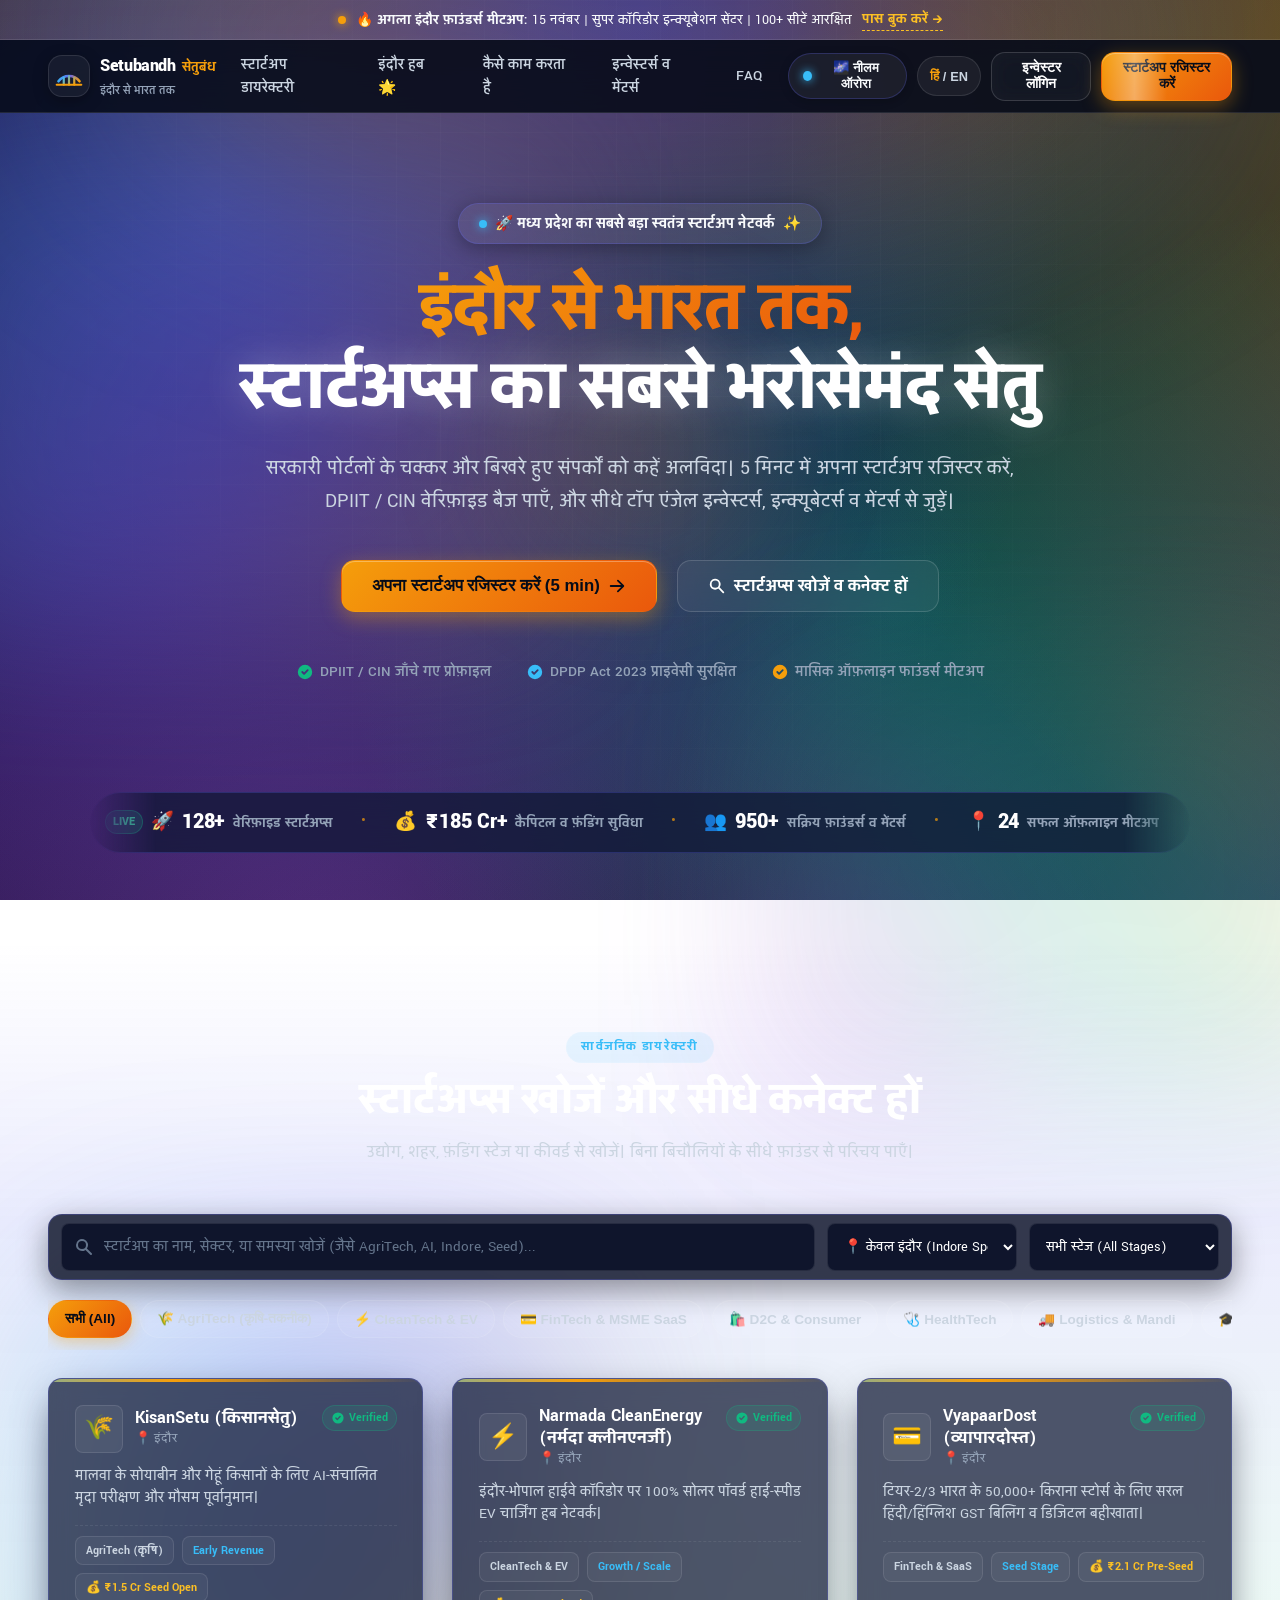
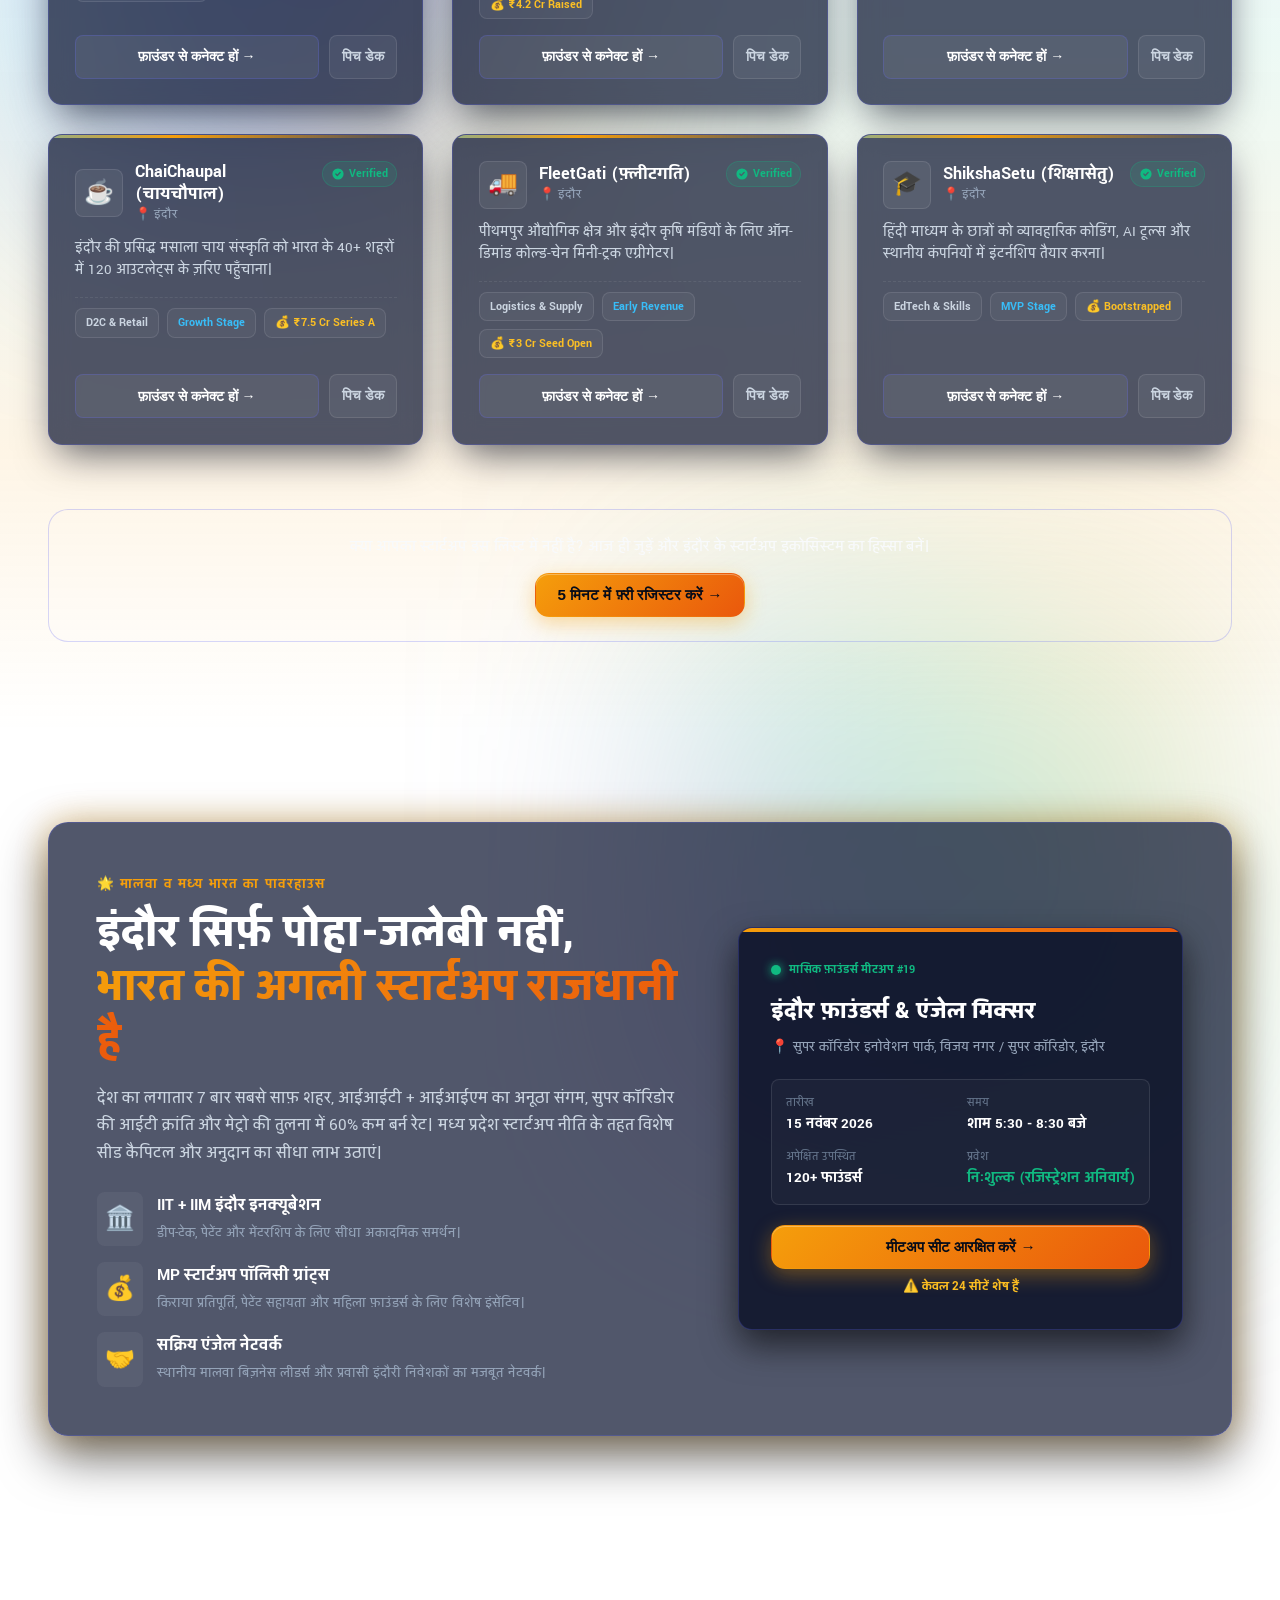
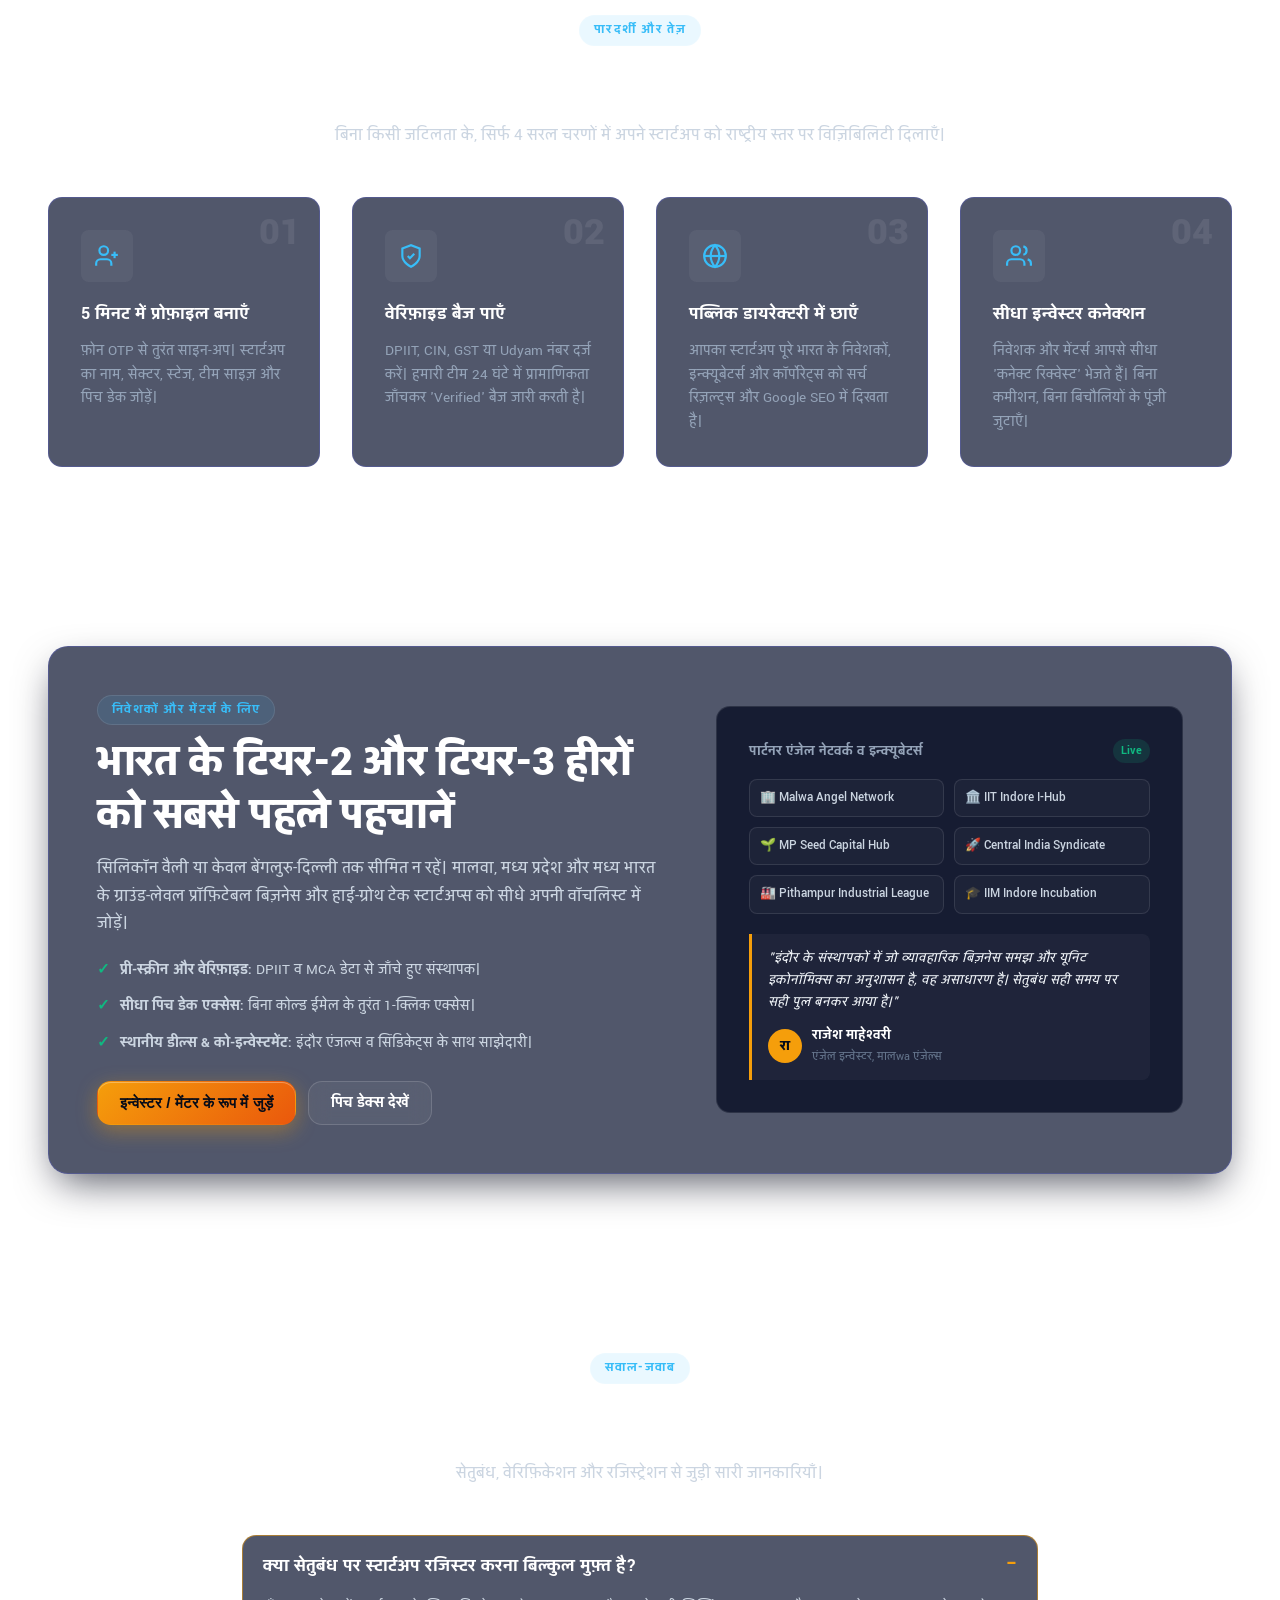
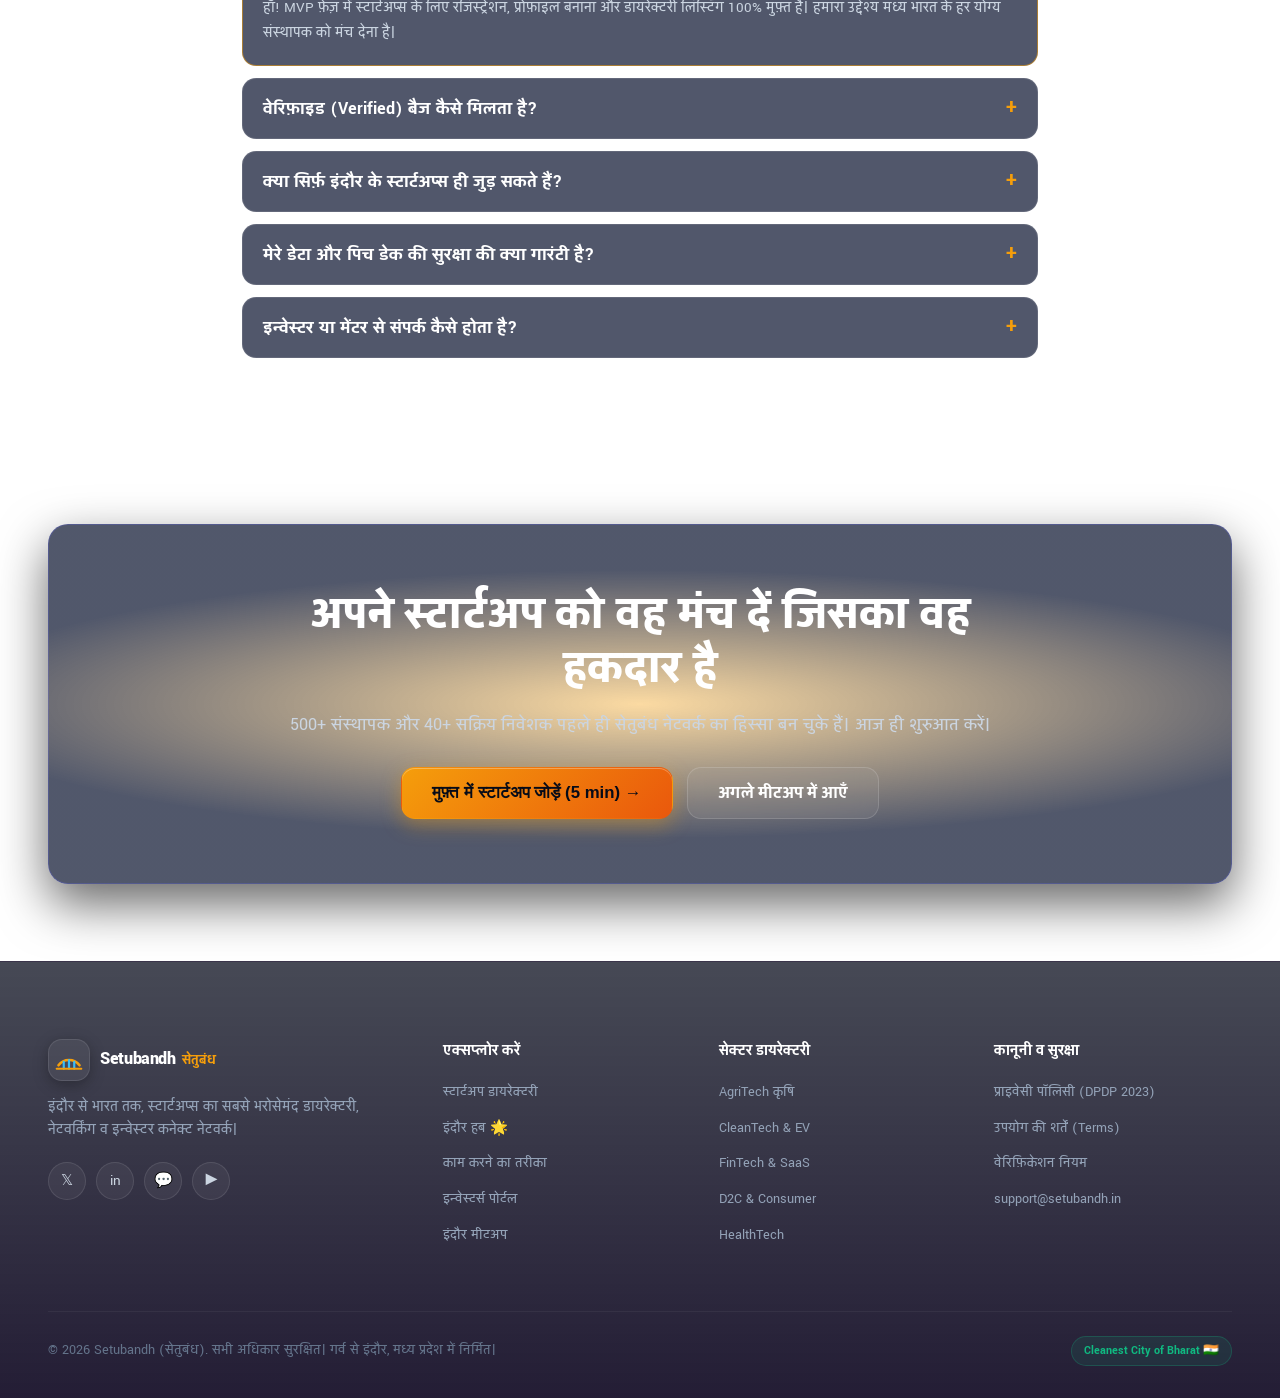
==== commit 4be802cb: "feat: converted stats card into infinite 1-line auto-scrolling live marquee ticker for mobile and pc" ====
--- a/index.html
+++ b/index.html
@@ -181,26 +181,90 @@
           </div>
         </div>
 
-        <!-- Live Numbers Stat Strip (Animated Odometer) -->
-        <div class="stat-strip-container">
-          <div class="stat-box">
-            <span class="stat-number" data-target="128">0</span><span class="stat-suffix">+</span>
-            <span class="stat-label" data-i18n="statVerified">वेरिफ़ाइड स्टार्टअप्स</span>
-          </div>
-          <div class="stat-divider"></div>
-          <div class="stat-box">
-            <span class="stat-prefix">₹</span><span class="stat-number" data-target="185">0</span><span class="stat-suffix"> Cr+</span>
-            <span class="stat-label" data-i18n="statFunding">कैपिटल व फ़ंडिंग सुविधा</span>
-          </div>
-          <div class="stat-divider"></div>
-          <div class="stat-box">
-            <span class="stat-number" data-target="950">0</span><span class="stat-suffix">+</span>
-            <span class="stat-label" data-i18n="statFounders">सक्रिय फ़ाउंडर्स व मेंटर्स</span>
-          </div>
-          <div class="stat-divider"></div>
-          <div class="stat-box">
-            <span class="stat-number" data-target="24">0</span><span class="stat-suffix"></span>
-            <span class="stat-label" data-i18n="statMeetups">सफल ऑफ़लाइन मीटअप</span>
+        <!-- Live Numbers Stat Strip: Auto-Running Marquee Ticker (PC और मोबाइल में 1 लाइन में ऑटो चलते हुए) -->
+        <div class="stats-marquee-wrapper" id="statsMarquee">
+          <div class="stats-marquee-track">
+            <!-- Set 1 -->
+            <div class="stats-marquee-group">
+              <div class="ticker-item">
+                <span class="ticker-badge-live">Live</span>
+                <span class="ticker-icon">🚀</span>
+                <span class="ticker-val"><span class="stat-number" data-target="128">128</span>+</span>
+                <span class="ticker-label" data-i18n="statVerified">वेरिफ़ाइड स्टार्टअप्स</span>
+              </div>
+              <span class="ticker-dot">•</span>
+              <div class="ticker-item">
+                <span class="ticker-icon">💰</span>
+                <span class="ticker-val">₹<span class="stat-number" data-target="185">185</span> Cr+</span>
+                <span class="ticker-label" data-i18n="statFunding">कैपिटल व फ़ंडिंग सुविधा</span>
+              </div>
+              <span class="ticker-dot">•</span>
+              <div class="ticker-item">
+                <span class="ticker-icon">👥</span>
+                <span class="ticker-val"><span class="stat-number" data-target="950">950</span>+</span>
+                <span class="ticker-label" data-i18n="statFounders">सक्रिय फ़ाउंडर्स व मेंटर्स</span>
+              </div>
+              <span class="ticker-dot">•</span>
+              <div class="ticker-item">
+                <span class="ticker-icon">📍</span>
+                <span class="ticker-val"><span class="stat-number" data-target="24">24</span></span>
+                <span class="ticker-label" data-i18n="statMeetups">सफल ऑफ़लाइन मीटअप</span>
+              </div>
+              <span class="ticker-dot">•</span>
+              <div class="ticker-item">
+                <span class="ticker-icon">🏛️</span>
+                <span class="ticker-val text-emerald">DPIIT / MCA</span>
+                <span class="ticker-label">सत्यापित प्रोफ़ाइल</span>
+              </div>
+              <span class="ticker-dot">•</span>
+              <div class="ticker-item">
+                <span class="ticker-icon">✨</span>
+                <span class="ticker-val text-saffron">#1 Hub</span>
+                <span class="ticker-label">मध्य भारत का सबसे बड़ा नेटवर्क</span>
+              </div>
+              <span class="ticker-dot">•</span>
+            </div>
+
+            <!-- Set 2 (Seamless Infinite Loop Duplicate) -->
+            <div class="stats-marquee-group" aria-hidden="true">
+              <div class="ticker-item">
+                <span class="ticker-badge-live">Live</span>
+                <span class="ticker-icon">🚀</span>
+                <span class="ticker-val">128+</span>
+                <span class="ticker-label" data-i18n="statVerified">वेरिफ़ाइड स्टार्टअप्स</span>
+              </div>
+              <span class="ticker-dot">•</span>
+              <div class="ticker-item">
+                <span class="ticker-icon">💰</span>
+                <span class="ticker-val">₹185 Cr+</span>
+                <span class="ticker-label" data-i18n="statFunding">कैपिटल व फ़ंडिंग सुविधा</span>
+              </div>
+              <span class="ticker-dot">•</span>
+              <div class="ticker-item">
+                <span class="ticker-icon">👥</span>
+                <span class="ticker-val">950+</span>
+                <span class="ticker-label" data-i18n="statFounders">सक्रिय फ़ाउंडर्स व मेंटर्स</span>
+              </div>
+              <span class="ticker-dot">•</span>
+              <div class="ticker-item">
+                <span class="ticker-icon">📍</span>
+                <span class="ticker-val">24</span>
+                <span class="ticker-label" data-i18n="statMeetups">सफल ऑफ़लाइन मीटअप</span>
+              </div>
+              <span class="ticker-dot">•</span>
+              <div class="ticker-item">
+                <span class="ticker-icon">🏛️</span>
+                <span class="ticker-val text-emerald">DPIIT / MCA</span>
+                <span class="ticker-label">सत्यापित प्रोफ़ाइल</span>
+              </div>
+              <span class="ticker-dot">•</span>
+              <div class="ticker-item">
+                <span class="ticker-icon">✨</span>
+                <span class="ticker-val text-saffron">#1 Hub</span>
+                <span class="ticker-label">मध्य भारत का सबसे बड़ा नेटवर्क</span>
+              </div>
+              <span class="ticker-dot">•</span>
+            </div>
           </div>
         </div>
 
--- a/styles.css
+++ b/styles.css
@@ -14,16 +14,25 @@
 }
 
 /* ==========================================================================
-   THEME 1: Sapphire Aurora (Default Midnight Blue & Electric Saffron)
+   THEME 1: Sapphire Aurora (Multi-Color Spectrum: Indigo, Violet, Saffron, Cyan, Emerald)
    ========================================================================== */
 :root,
 [data-theme="sapphire"] {
   --theme-name: "sapphire";
-  --bg-deep: #060b18;
-  --bg-surface: #0a1126;
-  --bg-card: rgba(14, 23, 48, 0.75);
-  --bg-card-hover: rgba(22, 36, 74, 0.88);
-  --bg-input: rgba(11, 18, 38, 0.88);
+  --bg-deep: #070a1a;
+  --bg-surface: rgba(10, 17, 38, 0.82);
+  --bg-card: rgba(14, 23, 50, 0.72);
+  --bg-card-hover: rgba(24, 38, 78, 0.88);
+  --bg-input: rgba(11, 18, 40, 0.88);
+
+  /* Multi-Color Living Canvas Mesh (5 Luminous Cosmic Color Nodes) */
+  --canvas-multi-grad: 
+    radial-gradient(circle at 12% 16%, rgba(99, 102, 241, 0.45) 0%, transparent 45%),
+    radial-gradient(circle at 88% 12%, rgba(245, 158, 11, 0.38) 0%, transparent 42%),
+    radial-gradient(circle at 50% 48%, rgba(16, 185, 129, 0.28) 0%, transparent 50%),
+    radial-gradient(circle at 18% 78%, rgba(217, 70, 239, 0.32) 0%, transparent 45%),
+    radial-gradient(circle at 84% 84%, rgba(56, 189, 248, 0.42) 0%, transparent 48%),
+    linear-gradient(135deg, #090c24 0%, #150f38 25%, #081d2e 50%, #1d0b2e 75%, #071a24 100%);
 
   /* Contrast Dominance (WCAG AAA) */
   --text-main: #f8fafc;
@@ -43,28 +52,36 @@
   --accent-emerald-glow: rgba(16, 185, 129, 0.25);
 
   /* Borders & Shadows */
-  --border-subtle: rgba(255, 255, 255, 0.08);
-  --border-card: rgba(99, 102, 241, 0.22);
-  --border-card-hover: rgba(245, 158, 11, 0.5);
+  --border-subtle: rgba(255, 255, 255, 0.1);
+  --border-card: rgba(99, 102, 241, 0.26);
+  --border-card-hover: rgba(245, 158, 11, 0.55);
   --glass-shadow: 0 16px 40px -10px rgba(2, 6, 23, 0.7);
 
   /* Waving Aurora Gradients */
-  --aurora-wave-1: radial-gradient(ellipse 65% 55% at 50% 25%, rgba(99, 102, 241, 0.32) 0%, rgba(245, 158, 11, 0.22) 50%, rgba(56, 189, 248, 0.12) 75%, transparent 90%);
-  --ribbon-grad-1: linear-gradient(120deg, rgba(56, 189, 248, 0.25), rgba(99, 102, 241, 0.35), rgba(245, 158, 11, 0.28));
-  --ribbon-grad-2: linear-gradient(240deg, rgba(245, 158, 11, 0.22), rgba(16, 185, 129, 0.18), rgba(99, 102, 241, 0.26));
+  --aurora-wave-1: radial-gradient(ellipse 65% 55% at 50% 25%, rgba(99, 102, 241, 0.36) 0%, rgba(245, 158, 11, 0.26) 50%, rgba(56, 189, 248, 0.16) 75%, transparent 90%);
+  --ribbon-grad-1: linear-gradient(120deg, rgba(56, 189, 248, 0.32), rgba(99, 102, 241, 0.42), rgba(245, 158, 11, 0.34));
+  --ribbon-grad-2: linear-gradient(240deg, rgba(245, 158, 11, 0.3), rgba(16, 185, 129, 0.26), rgba(217, 70, 239, 0.32));
 }
 
 /* ==========================================================================
-   THEME 2: Royal Obsidian Amber (Warm Molten Charcoal & Golden Saffron)
-   Strictly Non-White, Deep Velvety Obsidian Canvas with Molten Fire
+   THEME 2: Royal Obsidian Amber (Multi-Color Spectrum: Molten Gold, Amethyst, Crimson, Saffron, Plum)
    ========================================================================== */
 [data-theme="amber"] {
   --theme-name: "amber";
-  --bg-deep: #0b0713;
-  --bg-surface: #140d22;
-  --bg-card: rgba(26, 16, 44, 0.78);
-  --bg-card-hover: rgba(38, 24, 64, 0.9);
-  --bg-input: rgba(20, 12, 34, 0.88);
+  --bg-deep: #0e0717;
+  --bg-surface: rgba(20, 13, 34, 0.82);
+  --bg-card: rgba(28, 17, 48, 0.75);
+  --bg-card-hover: rgba(42, 26, 72, 0.9);
+  --bg-input: rgba(22, 14, 38, 0.88);
+
+  /* Multi-Color Living Warm Velvet Mesh (Saffron, Amethyst, Fire Coral, Gold, Plum) */
+  --canvas-multi-grad: 
+    radial-gradient(circle at 14% 15%, rgba(245, 158, 11, 0.46) 0%, transparent 45%),
+    radial-gradient(circle at 86% 16%, rgba(192, 132, 252, 0.42) 0%, transparent 45%),
+    radial-gradient(circle at 50% 50%, rgba(239, 68, 68, 0.32) 0%, transparent 46%),
+    radial-gradient(circle at 16% 82%, rgba(251, 191, 36, 0.4) 0%, transparent 46%),
+    radial-gradient(circle at 84% 84%, rgba(217, 70, 239, 0.38) 0%, transparent 45%),
+    linear-gradient(135deg, #1b0928 0%, #2a1105 25%, #1e062c 50%, #2f0919 75%, #160528 100%);
 
   --text-main: #fdfaf6;
   --text-muted: #a89bb8;
@@ -81,27 +98,35 @@
   --accent-emerald: #34d399;
   --accent-emerald-glow: rgba(52, 211, 153, 0.28);
 
-  --border-subtle: rgba(251, 191, 36, 0.1);
-  --border-card: rgba(245, 158, 11, 0.28);
-  --border-card-hover: rgba(251, 191, 36, 0.6);
+  --border-subtle: rgba(251, 191, 36, 0.14);
+  --border-card: rgba(245, 158, 11, 0.32);
+  --border-card-hover: rgba(251, 191, 36, 0.65);
   --glass-shadow: 0 16px 40px -10px rgba(11, 7, 19, 0.85);
 
-  --aurora-wave-1: radial-gradient(ellipse 65% 55% at 50% 25%, rgba(245, 158, 11, 0.35) 0%, rgba(192, 132, 252, 0.24) 48%, rgba(249, 115, 22, 0.16) 72%, transparent 90%);
-  --ribbon-grad-1: linear-gradient(120deg, rgba(245, 158, 11, 0.3), rgba(192, 132, 252, 0.32), rgba(249, 115, 22, 0.35));
-  --ribbon-grad-2: linear-gradient(240deg, rgba(251, 191, 36, 0.28), rgba(217, 70, 239, 0.22), rgba(245, 158, 11, 0.25));
+  --aurora-wave-1: radial-gradient(ellipse 65% 55% at 50% 25%, rgba(245, 158, 11, 0.4) 0%, rgba(192, 132, 252, 0.3) 48%, rgba(249, 115, 22, 0.22) 72%, transparent 90%);
+  --ribbon-grad-1: linear-gradient(120deg, rgba(245, 158, 11, 0.36), rgba(192, 132, 252, 0.38), rgba(249, 115, 22, 0.4));
+  --ribbon-grad-2: linear-gradient(240deg, rgba(251, 191, 36, 0.35), rgba(217, 70, 239, 0.3), rgba(245, 158, 11, 0.32));
 }
 
 /* ==========================================================================
-   THEME 3: Neo Matrix Emerald (Cyber Pine & Bioluminescent Mint)
-   High-Tech Dark Futuristic Cyber Atmosphere, Zero Harsh White
+   THEME 3: Neo Matrix Emerald (Multi-Color Spectrum: Cyber Pine, Mint, Aqua, Laser Violet, Teal)
    ========================================================================== */
 [data-theme="emerald"] {
   --theme-name: "emerald";
-  --bg-deep: #040e0c;
-  --bg-surface: #071916;
-  --bg-card: rgba(10, 32, 28, 0.78);
-  --bg-card-hover: rgba(14, 46, 40, 0.9);
-  --bg-input: rgba(8, 24, 21, 0.88);
+  --bg-deep: #031411;
+  --bg-surface: rgba(7, 25, 22, 0.82);
+  --bg-card: rgba(10, 36, 32, 0.75);
+  --bg-card-hover: rgba(16, 52, 45, 0.9);
+  --bg-input: rgba(8, 28, 24, 0.88);
+
+  /* Multi-Color Living Cyber Mesh (Mint, Cyan, Neon Lime, Violet, Sea Teal) */
+  --canvas-multi-grad: 
+    radial-gradient(circle at 14% 15%, rgba(16, 185, 129, 0.48) 0%, transparent 45%),
+    radial-gradient(circle at 86% 15%, rgba(6, 182, 212, 0.44) 0%, transparent 45%),
+    radial-gradient(circle at 50% 50%, rgba(132, 204, 22, 0.28) 0%, transparent 46%),
+    radial-gradient(circle at 16% 82%, rgba(147, 51, 234, 0.35) 0%, transparent 46%),
+    radial-gradient(circle at 84% 84%, rgba(20, 184, 166, 0.42) 0%, transparent 46%),
+    linear-gradient(135deg, #041f1a 0%, #032832 25%, #180c2e 50%, #062d1d 75%, #052128 100%);
 
   --text-main: #f0fdf4;
   --text-muted: #86efac;
@@ -118,14 +143,14 @@
   --accent-emerald: #10b981;
   --accent-emerald-glow: rgba(16, 185, 129, 0.3);
 
-  --border-subtle: rgba(16, 185, 129, 0.12);
-  --border-card: rgba(16, 185, 129, 0.28);
-  --border-card-hover: rgba(52, 211, 153, 0.65);
+  --border-subtle: rgba(16, 185, 129, 0.16);
+  --border-card: rgba(16, 185, 129, 0.32);
+  --border-card-hover: rgba(52, 211, 153, 0.7);
   --glass-shadow: 0 16px 40px -10px rgba(4, 14, 12, 0.85);
 
-  --aurora-wave-1: radial-gradient(ellipse 65% 55% at 50% 25%, rgba(16, 185, 129, 0.32) 0%, rgba(6, 182, 212, 0.25) 50%, rgba(34, 197, 94, 0.12) 75%, transparent 90%);
-  --ribbon-grad-1: linear-gradient(120deg, rgba(16, 185, 129, 0.28), rgba(6, 182, 212, 0.32), rgba(52, 211, 153, 0.26));
-  --ribbon-grad-2: linear-gradient(240deg, rgba(6, 182, 212, 0.25), rgba(34, 197, 94, 0.22), rgba(20, 184, 166, 0.3));
+  --aurora-wave-1: radial-gradient(ellipse 65% 55% at 50% 25%, rgba(16, 185, 129, 0.38) 0%, rgba(6, 182, 212, 0.3) 50%, rgba(34, 197, 94, 0.18) 75%, transparent 90%);
+  --ribbon-grad-1: linear-gradient(120deg, rgba(16, 185, 129, 0.34), rgba(6, 182, 212, 0.38), rgba(52, 211, 153, 0.32));
+  --ribbon-grad-2: linear-gradient(240deg, rgba(6, 182, 212, 0.32), rgba(147, 51, 234, 0.28), rgba(20, 184, 166, 0.36));
 }
 
 /* Base Typographic Tokens */
@@ -140,17 +165,33 @@
   --transition-spring: 0.35s cubic-bezier(0.34, 1.56, 0.64, 1);
 }
 
+/* Multi-Color Dynamic Living Canvas */
+@keyframes multiColorMeshShift {
+  0% {
+    background-position: 0% 0%;
+  }
+  50% {
+    background-position: 100% 100%;
+  }
+  100% {
+    background-position: 0% 60%;
+  }
+}
+
 html, body {
   max-width: 100%;
   overflow-x: clip;
   scroll-behavior: smooth;
   text-rendering: optimizeLegibility;
   -webkit-font-smoothing: antialiased;
-  background-color: var(--bg-deep);
+  background: var(--canvas-multi-grad);
+  background-attachment: fixed;
+  background-size: 140% 140%;
+  animation: multiColorMeshShift 26s ease-in-out infinite alternate;
   color: var(--text-main);
   font-family: var(--font-sans);
   line-height: 1.6;
-  transition: background-color 0.4s ease, color 0.4s ease;
+  transition: background 0.5s ease, color 0.4s ease;
 }
 
 [data-lang="hi"] body {
@@ -860,53 +901,113 @@
   flex-shrink: 0;
 }
 
-/* Live Numbers Stat Strip */
-.stat-strip-container {
-  display: grid;
-  grid-template-columns: repeat(auto-fit, minmax(min(100%, 200px), 1fr));
-  align-items: center;
+/* ==========================================================================
+   Live Continuous Auto-Running Stats Marquee Ticker (PC और मोबाइल में 1 लाइन)
+   ========================================================================== */
+.stats-marquee-wrapper {
   width: 100%;
-  max-width: 1020px;
+  max-width: min(100% - 1rem, 1100px);
+  margin-inline: auto;
+  margin-top: clamp(1.6rem, 3.5vw, 2.8rem);
   background: var(--bg-card);
-  backdrop-filter: blur(16px);
-  -webkit-backdrop-filter: blur(16px);
+  backdrop-filter: blur(20px);
+  -webkit-backdrop-filter: blur(20px);
   border: 1px solid var(--border-card);
-  border-radius: var(--radius-lg);
-  padding: clamp(1.2rem, 3vw, 2rem);
-  box-shadow: var(--glass-shadow);
-  gap: 1.5rem;
-  transition: transform var(--transition-fast), border-color var(--transition-fast);
-}
-
-.stat-strip-container:hover {
+  border-radius: var(--radius-pill);
+  padding: 12px 0;
+  box-shadow: 0 16px 40px -10px rgba(0, 0, 0, 0.65), 0 0 25px var(--accent-glow-primary);
+  overflow: hidden;
+  position: relative;
+  mask-image: linear-gradient(to right, transparent, black 6%, black 94%, transparent);
+  -webkit-mask-image: linear-gradient(to right, transparent, black 6%, black 94%, transparent);
+}
+
+.stats-marquee-wrapper:hover {
   border-color: var(--border-card-hover);
-  box-shadow: 0 20px 50px rgba(0, 0, 0, 0.6), 0 0 30px var(--accent-glow-primary);
-}
-
-.stat-box {
-  display: flex;
-  flex-direction: column;
-  align-items: center;
-  text-align: center;
-}
-
-.stat-number, .stat-suffix, .stat-prefix {
-  font-size: clamp(1.8rem, 3.2vw, 2.75rem);
+  box-shadow: 0 20px 50px rgba(0, 0, 0, 0.7), 0 0 35px var(--accent-glow-primary);
+}
+
+.stats-marquee-track {
+  display: flex;
+  align-items: center;
+  width: max-content;
+  white-space: nowrap;
+  animation: statsMarqueeScroll 28s linear infinite;
+  will-change: transform;
+}
+
+.stats-marquee-track:hover {
+  animation-play-state: paused;
+}
+
+@keyframes statsMarqueeScroll {
+  0% {
+    transform: translate3d(0, 0, 0);
+  }
+  100% {
+    transform: translate3d(-50%, 0, 0);
+  }
+}
+
+.stats-marquee-group {
+  display: flex;
+  align-items: center;
+  gap: clamp(14px, 2.5vw, 28px);
+  padding-inline: 14px;
+  flex-shrink: 0;
+}
+
+.ticker-item {
+  display: inline-flex;
+  align-items: center;
+  gap: 8px;
+  font-size: clamp(0.85rem, 0.4vw + 0.65rem, 0.98rem);
+  white-space: nowrap;
+}
+
+.ticker-badge-live {
+  background: rgba(16, 185, 129, 0.2);
+  color: #34d399;
+  font-size: 0.72rem;
   font-weight: 800;
-  color: #fff;
-  line-height: 1.1;
+  text-transform: uppercase;
+  padding: 2px 7px;
+  border-radius: var(--radius-pill);
+  border: 1px solid rgba(16, 185, 129, 0.35);
+  animation: pulseGlow 1.8s infinite;
+}
+
+.ticker-icon {
+  font-size: 1.15rem;
+  line-height: 1;
+}
+
+.ticker-val {
+  font-size: clamp(1.1rem, 1.2vw + 0.5rem, 1.35rem);
+  font-weight: 800;
+  color: #fff;
+  letter-spacing: -0.01em;
   font-variant-numeric: tabular-nums;
 }
 
-.stat-suffix, .stat-prefix {
+.ticker-val.text-emerald {
+  color: #34d399;
+}
+
+.ticker-val.text-saffron {
+  color: var(--accent-primary-light);
+}
+
+.ticker-label {
+  color: var(--text-muted);
+  font-weight: 600;
+  font-size: clamp(0.82rem, 0.4vw + 0.58rem, 0.92rem);
+}
+
+.ticker-dot {
   color: var(--accent-primary);
-}
-
-.stat-label {
-  font-size: clamp(0.78rem, 0.4vw + 0.55rem, 0.9rem);
-  color: var(--text-muted);
-  margin-top: 4px;
-  font-weight: 500;
+  opacity: 0.7;
+  font-size: 1rem;
 }
 
 /* ==========================================================================
@@ -916,7 +1017,7 @@
 
 .directory-section {
   padding-block: clamp(3.5rem, 7vw, 6rem);
-  background: linear-gradient(180deg, transparent 0%, rgba(10, 17, 38, 0.5) 30%, transparent 100%);
+  background: linear-gradient(180deg, transparent 0%, rgba(99, 102, 241, 0.12) 20%, rgba(16, 185, 129, 0.08) 50%, rgba(245, 158, 11, 0.1) 80%, transparent 100%);
   position: relative;
   z-index: 10;
 }
@@ -1081,7 +1182,7 @@
 /* Dynamic Grid Auto-Fit for Startups (Zero Horizontal Scroll Guarantee) */
 .startup-grid {
   display: grid;
-  grid-template-columns: repeat(auto-fit, minmax(min(100%, 340px), 1fr));
+  grid-template-columns: repeat(auto-fit, minmax(min(100%, 280px), 1fr));
   gap: clamp(1.2rem, 2.5vw, 1.8rem);
   width: 100%;
   perspective: 1200px; /* Enable 3D tilt */
@@ -1854,7 +1955,9 @@
    ========================================================================== */
 
 .site-footer {
-  background: rgba(4, 8, 18, 0.98);
+  background: linear-gradient(180deg, rgba(8, 12, 28, 0.75) 0%, rgba(17, 10, 36, 0.92) 100%);
+  backdrop-filter: blur(20px);
+  -webkit-backdrop-filter: blur(20px);
   border-top: 1px solid var(--border-subtle);
   padding-top: clamp(3.5rem, 6vw, 5rem);
   padding-bottom: 2rem;
@@ -2217,7 +2320,12 @@
   to { transform: translateX(0); opacity: 1; }
 }
 
-/* Responsive Media Queries */
+/* ==========================================================================
+   16. Comprehensive Mobile-First Responsiveness (Buttons, Blocks & Ergonomics)
+   Tested across: 320px, 360px, 390px, 414px, 480px, 768px, 1024px+
+   ========================================================================== */
+
+/* Tablet & Smaller (< 992px) */
 @media (max-width: 992px) {
   .desktop-nav {
     display: none;
@@ -2225,26 +2333,284 @@
   .mobile-toggle-btn {
     display: flex;
   }
-}
-
-@media (max-width: 640px) {
+  .indore-banner-card,
+  .investor-split-card {
+    grid-template-columns: 1fr;
+    gap: 24px;
+  }
+}
+
+/* Standard Mobile (< 768px) */
+@media (max-width: 768px) {
+  .hero-section {
+    padding-block: clamp(2rem, 5vw, 3.5rem);
+  }
+  .stats-marquee-wrapper {
+    margin-top: 18px;
+    padding: 10px 0;
+    max-width: 100%;
+  }
+  .stats-marquee-track {
+    animation-duration: 22s;
+  }
+  .stats-marquee-group {
+    gap: 18px;
+    padding-inline: 10px;
+  }
+  .ticker-val {
+    font-size: 1.05rem;
+  }
+  .ticker-label {
+    font-size: 0.8rem;
+  }
+}
+
+/* Small Mobile (< 540px) - Buttons & Blocks Full Adaptation */
+@media (max-width: 540px) {
   .header-container {
-    height: 64px;
-  }
+    height: 62px;
+    padding-inline: 12px;
+  }
+
+  .brand-name {
+    font-size: 1.05rem;
+  }
+
   .brand-tag {
     display: none;
   }
+
+  /* Nav Actions - Compact & Non-Breaking */
+  .nav-actions {
+    gap: 6px;
+  }
+
   .nav-actions .btn-secondary {
     display: none;
   }
+
   .theme-title {
-    display: none; /* Icon/dot only on small mobile to save space */
-  }
+    display: none; /* Show dot only on mobile */
+  }
+
+  .theme-pill-btn {
+    padding: 6px 10px;
+    min-height: 38px;
+  }
+
+  .lang-pill-btn {
+    padding: 6px 10px;
+    min-height: 38px;
+  }
+
+  .nav-actions .register-trigger-btn {
+    padding: 6px 12px;
+    font-size: 0.8rem;
+    min-height: 38px;
+    letter-spacing: -0.01em;
+  }
+
+  /* Hero Buttons - 100% Mobile Fluid Auto-Fit */
+  .hero-cta-group {
+    flex-direction: column;
+    width: 100%;
+    gap: 10px;
+  }
+
+  .hero-cta-group .btn {
+    width: 100%;
+    max-width: 100%;
+    min-height: 48px;
+    font-size: 0.96rem;
+    padding: 12px 18px;
+    justify-content: center;
+    box-sizing: border-box;
+  }
+
+  .hero-trust-row {
+    flex-direction: column;
+    align-items: center;
+    gap: 8px;
+    font-size: 0.82rem;
+  }
+
+  /* Search & Command Bar */
   .search-command-bar {
     flex-direction: column;
     align-items: stretch;
-  }
+    padding: 10px;
+    gap: 8px;
+  }
+
+  .search-input-wrap {
+    min-height: 44px;
+    width: 100%;
+  }
+
   .custom-select-wrap {
     flex: 1 1 100%;
-  }
-}
+    width: 100%;
+  }
+
+  .filter-select {
+    min-height: 44px;
+    font-size: 0.88rem;
+  }
+
+  /* Startup Cards & Blocks */
+  .startup-grid {
+    grid-template-columns: 1fr;
+    gap: 14px;
+  }
+
+  .startup-card {
+    padding: 16px 14px;
+    border-radius: var(--radius-sm);
+  }
+
+  .startup-name {
+    font-size: 1.05rem;
+  }
+
+  .startup-tagline {
+    font-size: 0.88rem;
+    margin-bottom: 12px;
+  }
+
+  /* Card Action Buttons Stack Cleanly */
+  .card-action-row {
+    flex-direction: column;
+    width: 100%;
+    gap: 8px;
+  }
+
+  .btn-card-connect,
+  .btn-deck-sm {
+    width: 100%;
+    min-height: 44px;
+    font-size: 0.88rem;
+    justify-content: center;
+  }
+
+  /* Indore Banner Card */
+  .indore-banner-card {
+    padding: 18px 14px;
+    border-radius: var(--radius-md);
+  }
+
+  .spotlight-title {
+    font-size: 1.5rem;
+  }
+
+  .spotlight-desc {
+    font-size: 0.95rem;
+  }
+
+  /* Meetup Ticket Card */
+  .meetup-ticket-card {
+    padding: 16px 12px;
+  }
+
+  .ticket-details-grid {
+    grid-template-columns: 1fr 1fr;
+    gap: 8px;
+    padding: 10px;
+  }
+
+  .ticket-actions .btn {
+    width: 100%;
+    min-height: 46px;
+  }
+
+  /* Investor Section Buttons */
+  .inv-cta-row {
+    flex-direction: column;
+    width: 100%;
+    gap: 10px;
+  }
+
+  .inv-cta-row .btn {
+    width: 100%;
+    justify-content: center;
+    min-height: 46px;
+  }
+
+  /* Final CTA Section Buttons */
+  .final-cta-card {
+    padding: 24px 16px;
+    border-radius: var(--radius-md);
+  }
+
+  .final-cta-title {
+    font-size: 1.55rem;
+  }
+
+  .final-cta-buttons {
+    flex-direction: column;
+    width: 100%;
+    gap: 10px;
+  }
+
+  .final-cta-buttons .btn {
+    width: 100%;
+    justify-content: center;
+    min-height: 48px;
+  }
+
+  /* Modal Dialog for Mobile */
+  .modal-dialog {
+    max-width: 95vw;
+    width: 100%;
+    padding: 16px 12px;
+    max-height: 94vh;
+  }
+
+  .modal-form {
+    gap: 12px;
+  }
+
+  .doc-input-row {
+    grid-template-columns: 1fr;
+  }
+}
+
+/* Extra Small Phones (< 360px: iPhone SE / 320px) */
+@media (max-width: 360px) {
+  .header-container {
+    padding-inline: 8px;
+  }
+
+  .brand-name {
+    font-size: 0.95rem;
+  }
+
+  .stats-marquee-wrapper {
+    padding: 8px 0;
+  }
+
+  .stats-marquee-group {
+    gap: 14px;
+  }
+
+  .ticket-details-grid {
+    grid-template-columns: 1fr;
+  }
+}
+
+/* Touch Device Ergonomics: Disable Hover-Bound Tilt, Retain Smooth Physics */
+@media (hover: none) and (pointer: coarse) {
+  .startup-card,
+  .step-card,
+  .indore-banner-card {
+    transform: none !important;
+  }
+  .startup-card:hover {
+    transform: none !important;
+  }
+  .btn:hover {
+    transform: none !important;
+  }
+  .btn:active {
+    transform: scale(0.97) !important;
+  }
+}
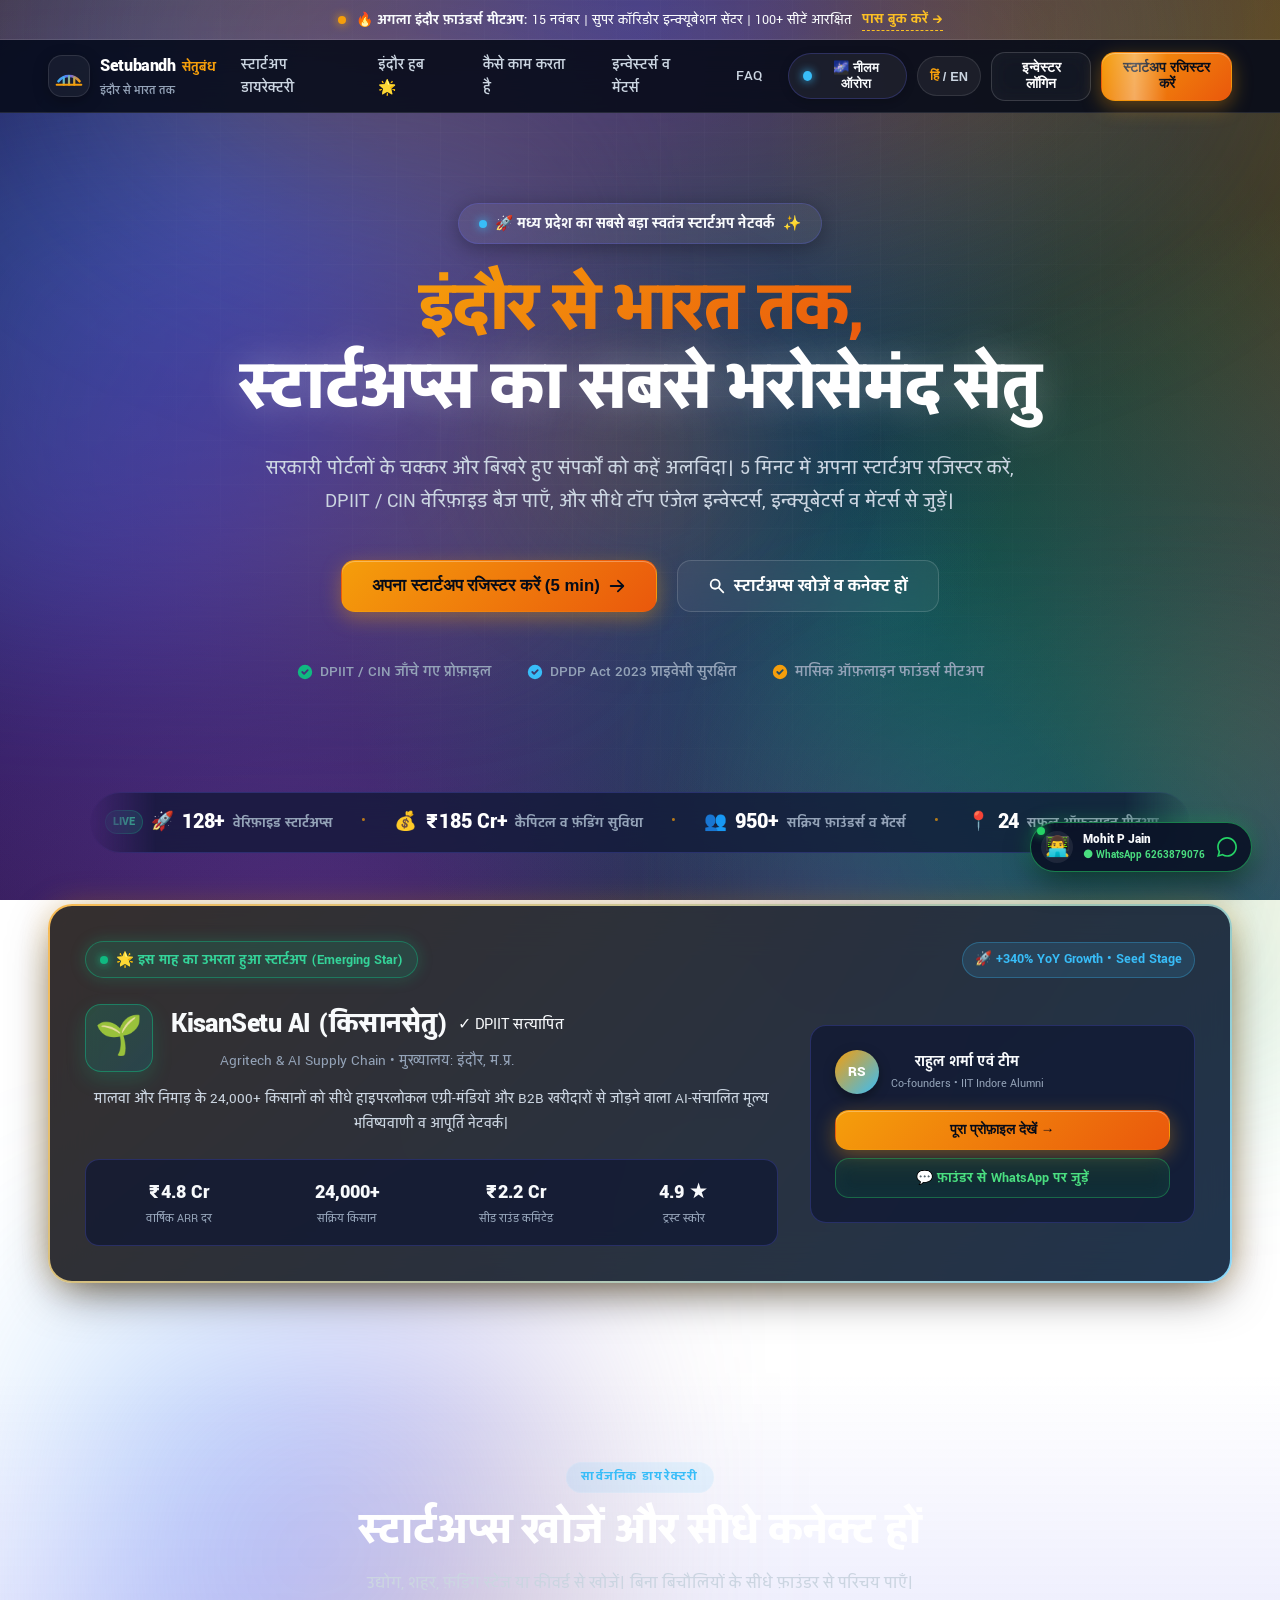
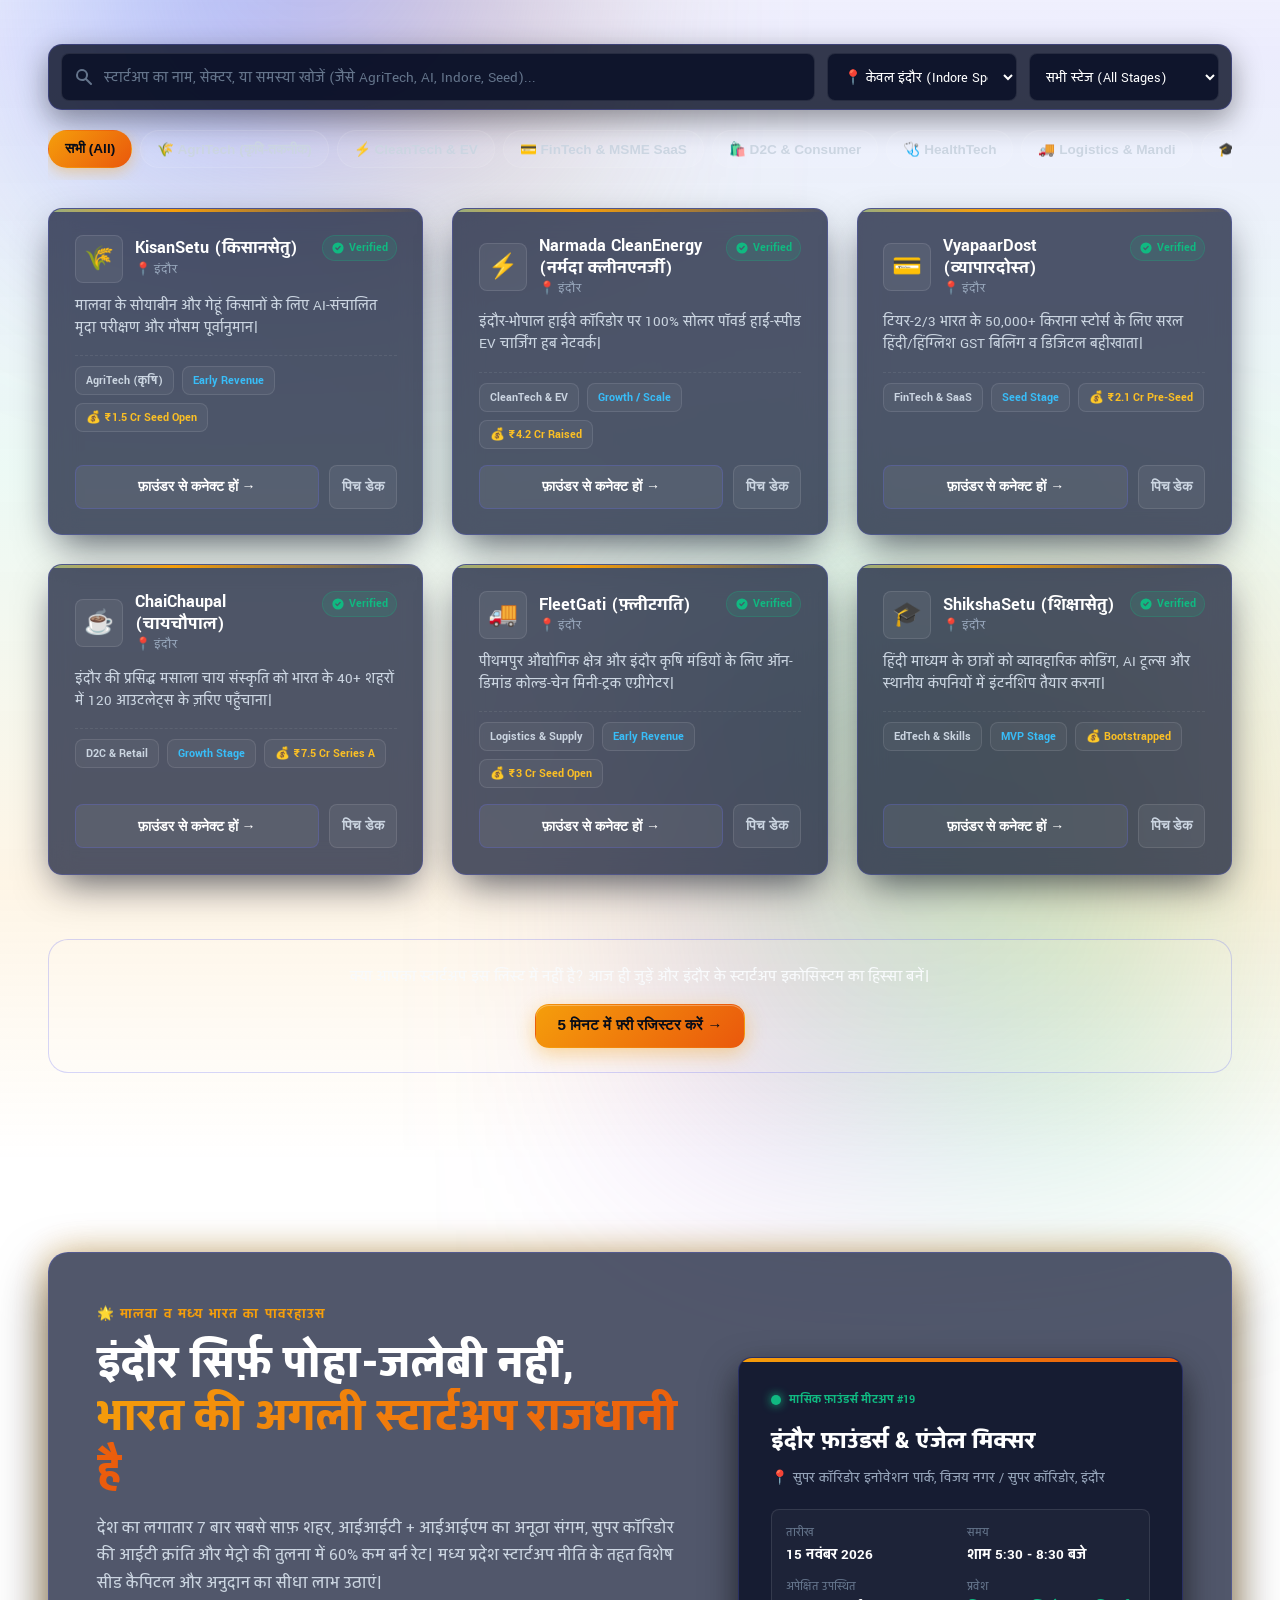
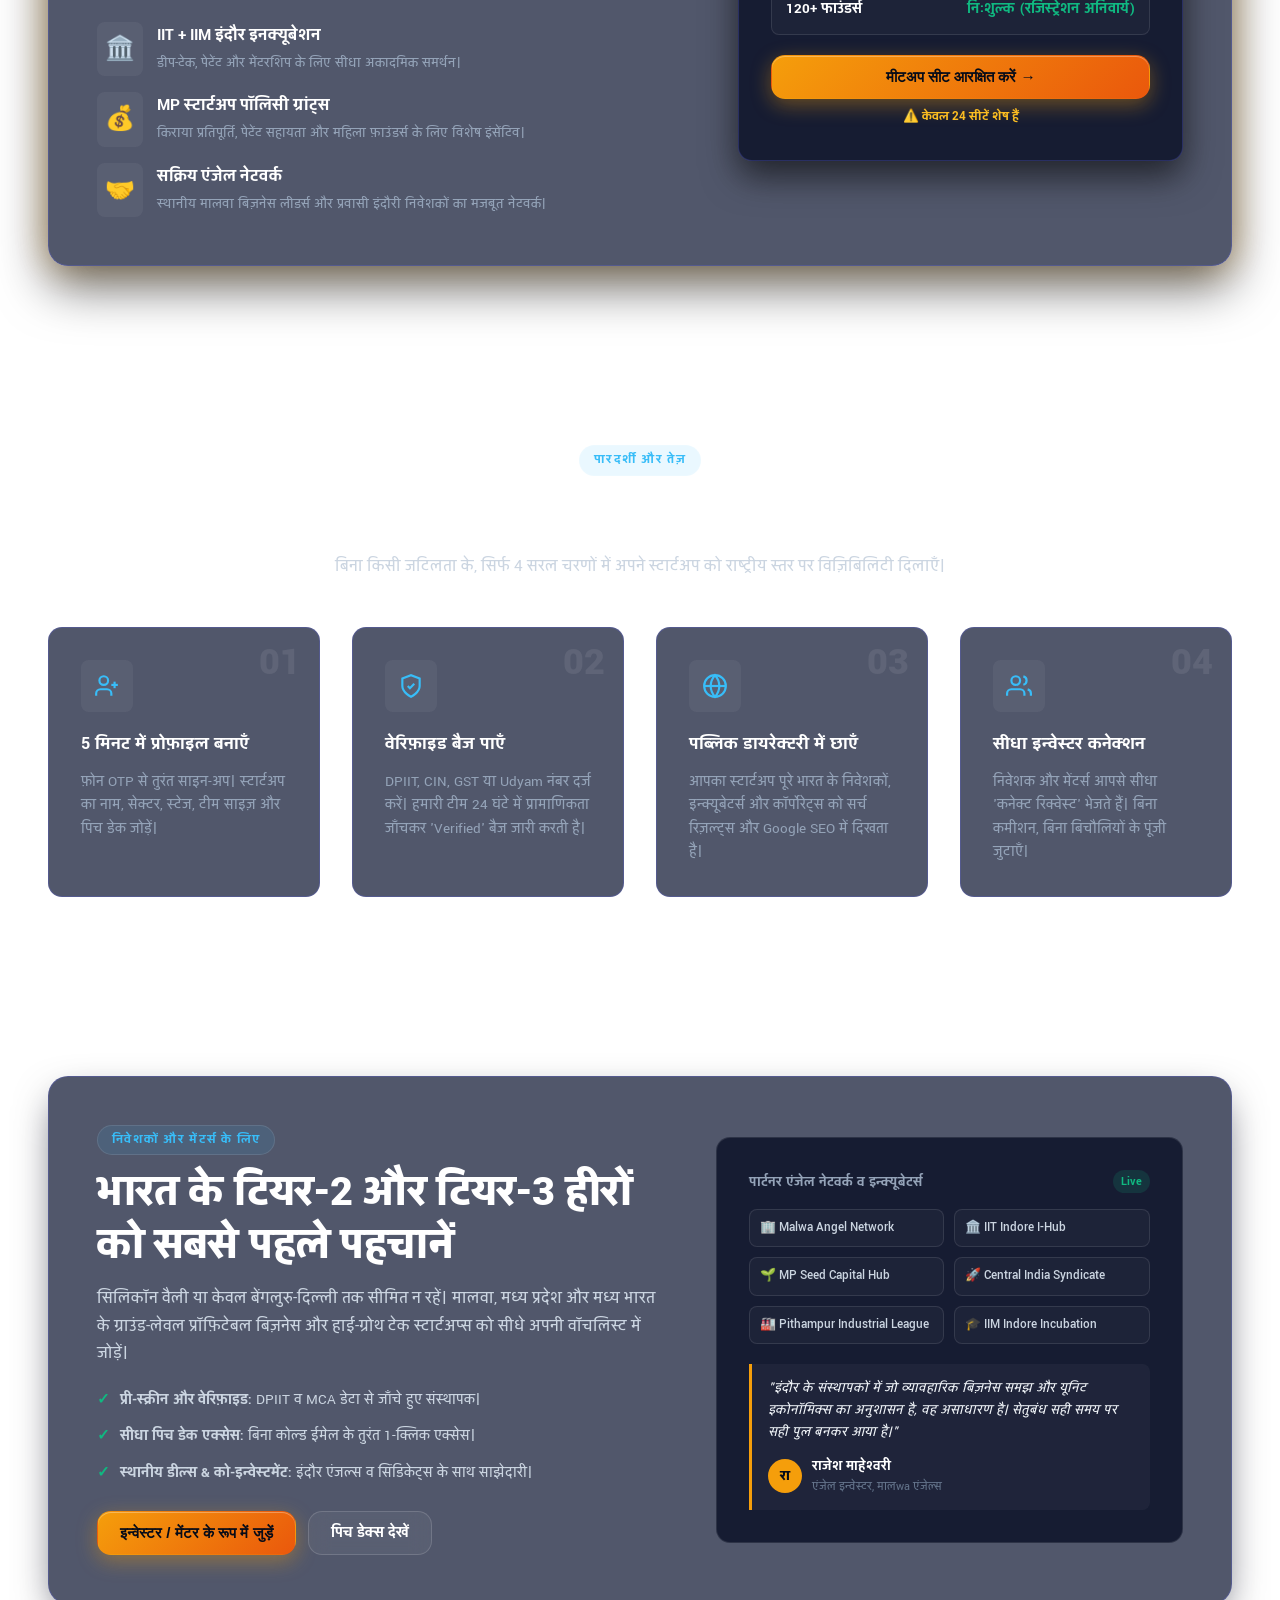
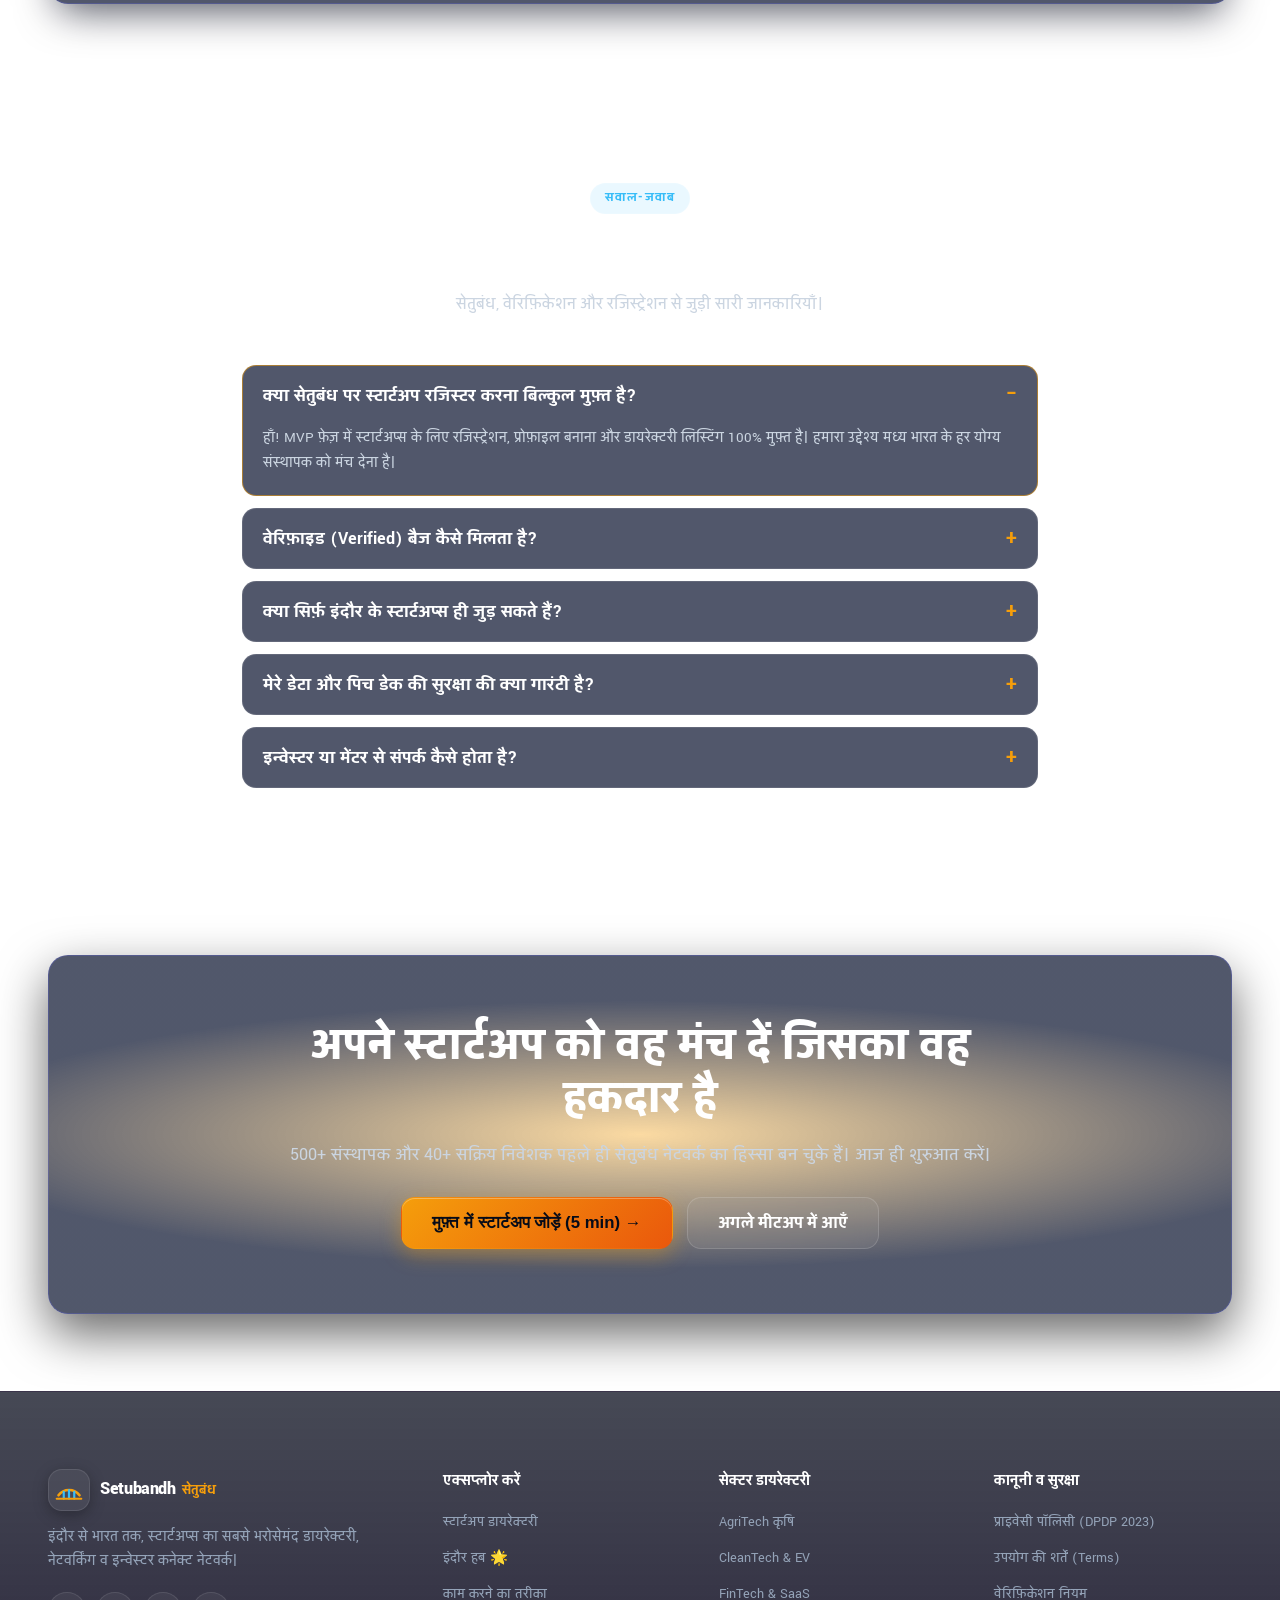
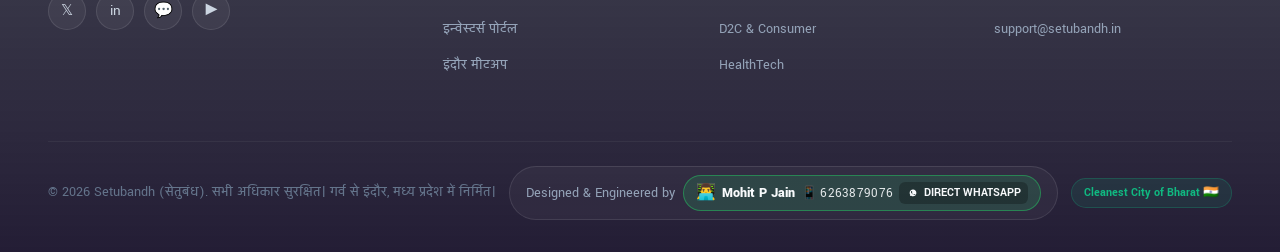
==== commit d1eebcbc: "feat: added designer credit with direct whatsapp link (Mohit P Jain 6263879076), rising startup show" ====
--- a/index.html
+++ b/index.html
@@ -268,6 +268,77 @@
           </div>
         </div>
 
+        <!-- Rising / Emerging Startup Showcase ("उभरता हुआ स्टार्टअप") -->
+        <div class="emerging-startup-spotlight-wrapper" id="rising-star">
+          <div class="emerging-card-glow-border">
+            <div class="emerging-card-inner">
+              <div class="emerging-badge-row">
+                <span class="badge-rising-pill">
+                  <span class="pulse-emerald-dot"></span>
+                  <span class="rising-tag-text">🌟 इस माह का उभरता हुआ स्टार्टअप (Emerging Star)</span>
+                </span>
+                <span class="yoy-badge">🚀 +340% YoY Growth • Seed Stage</span>
+              </div>
+
+              <div class="emerging-content-grid">
+                <div class="emerging-info-col">
+                  <div class="emerging-logo-title-row">
+                    <div class="emerging-logo-box">🌱</div>
+                    <div>
+                      <div class="emerging-title-wrap">
+                        <h3 class="emerging-name">KisanSetu AI (किसानसेतु)</h3>
+                        <span class="verified-tick-badge" title="DPIIT Verified">✓ DPIIT सत्यापित</span>
+                      </div>
+                      <p class="emerging-sub">Agritech & AI Supply Chain • मुख्यालय: इंदौर, म.प्र.</p>
+                    </div>
+                  </div>
+                  <p class="emerging-description">
+                    मालवा और निमाड़ के 24,000+ किसानों को सीधे हाइपरलोकल एग्री-मंडियों और B2B खरीदारों से जोड़ने वाला AI-संचालित मूल्य भविष्यवाणी व आपूर्ति नेटवर्क।
+                  </p>
+                  <div class="emerging-metrics-strip">
+                    <div class="em-metric-item">
+                      <span class="em-val">₹4.8 Cr</span>
+                      <span class="em-lbl">वार्षिक ARR दर</span>
+                    </div>
+                    <div class="em-metric-item">
+                      <span class="em-val">24,000+</span>
+                      <span class="em-lbl">सक्रिय किसान</span>
+                    </div>
+                    <div class="em-metric-item">
+                      <span class="em-val">₹2.2 Cr</span>
+                      <span class="em-lbl">सीड राउंड कमिटेड</span>
+                    </div>
+                    <div class="em-metric-item">
+                      <span class="em-val text-saffron">4.9 ★</span>
+                      <span class="em-lbl">ट्रस्ट स्कोर</span>
+                    </div>
+                  </div>
+                </div>
+
+                <div class="emerging-action-col">
+                  <div class="emerging-founder-card">
+                    <div class="founder-avatar-wrap">
+                      <div class="avatar-circle">RS</div>
+                      <div>
+                        <div class="founder-name">राहुल शर्मा एवं टीम</div>
+                        <div class="founder-role">Co-founders • IIT Indore Alumni</div>
+                      </div>
+                    </div>
+                    <div class="emerging-btns-row">
+                      <button class="btn btn-primary btn-sm btn-block" onclick="viewStartupDetail('kisansetu')">
+                        <span>पूरा प्रोफ़ाइल देखें &rarr;</span>
+                      </button>
+                      <a href="https://wa.me/916263879076?text=Namaste%20Mohit%20ji,%20I%20want%20to%20connect%20with%20Rising%20Startup%20KisanSetu%20AI%20on%20Setubandh" target="_blank" rel="noopener noreferrer" class="btn btn-secondary btn-sm btn-block founder-wa-btn">
+                        <span>💬 फ़ाउंडर से WhatsApp पर जुड़ें</span>
+                      </a>
+                    </div>
+                  </div>
+                </div>
+              </div>
+            </div>
+          </div>
+        </div>
+
       </div>
     </section>
 
@@ -755,10 +826,44 @@
 
       <div class="footer-bottom-bar">
         <p>&copy; 2026 Setubandh (सेतुबंध). सभी अधिकार सुरक्षित। गर्व से इंदौर, मध्य प्रदेश में निर्मित।</p>
+        
+        <!-- Designer Credit with Direct WhatsApp Connect -->
+        <div class="designer-signature-box">
+          <span class="designer-tag-label">Designed & Engineered by</span>
+          <a href="https://wa.me/916263879076?text=Namaste%20Mohit%20ji,%20I%20visited%20Setubandh%20and%20want%20to%20connect!" target="_blank" rel="noopener noreferrer" class="designer-wa-link" title="Click to chat directly on WhatsApp">
+            <span class="designer-avatar-sm">👨‍💻</span>
+            <strong class="designer-name">Mohit P Jain</strong>
+            <span class="designer-phone">📱 6263879076</span>
+            <span class="designer-wa-badge">
+              <svg viewBox="0 0 24 24" width="14" height="14" fill="currentColor">
+                <path d="M12.031 6.172c-3.181 0-5.767 2.586-5.768 5.766-.001 1.298.38 2.27 1.019 3.287l-.582 2.128 2.182-.573c.978.58 1.911.928 3.145.929 3.178 0 5.767-2.587 5.768-5.766.001-3.187-2.575-5.77-5.764-5.771zm3.392 8.244c-.144.405-.837.774-1.17.824-.299.045-.677.063-1.092-.069-.252-.08-.575-.187-.988-.365-1.739-.751-2.874-2.502-2.961-2.617-.087-.116-.708-.94-.708-1.793s.448-1.273.607-1.446c.159-.173.346-.217.462-.217l.332.007c.106.005.249-.04.39.299.144.347.491 1.2.534 1.288.043.088.072.189.014.305-.058.115-.087.188-.173.289l-.26.304c-.087.086-.177.18-.076.353.101.174.45 1.742 1.487 2.666.273.243.504.398.679.497.234.133.372.115.51-.044.138-.159.593-.693.751-.931.159-.238.318-.198.535-.117.217.081 1.373.647 1.61.765.237.118.395.176.452.274.058.099.058.572-.086.977z"/>
+              </svg>
+              Direct WhatsApp
+            </span>
+          </a>
+        </div>
+
         <div class="indore-badge">Cleanest City of Bharat 🇮🇳</div>
       </div>
     </div>
   </footer>
+
+  <!-- Floating Direct WhatsApp Contact Pill -->
+  <aside class="floating-designer-bubble" aria-label="Direct Connect with Designer Mohit P Jain">
+    <a href="https://wa.me/916263879076?text=Namaste%20Mohit%20ji,%20I%20am%20on%20Setubandh%20and%20want%20to%20discuss%20a%20project!" target="_blank" rel="noopener noreferrer" class="bubble-link" title="Chat with Mohit P Jain on WhatsApp (6263879076)">
+      <span class="bubble-pulse"></span>
+      <span class="bubble-avatar">👨‍💻</span>
+      <div class="bubble-text">
+        <span class="bubble-title">Mohit P Jain</span>
+        <span class="bubble-status">● WhatsApp 6263879076</span>
+      </div>
+      <span class="bubble-wa-icon">
+        <svg viewBox="0 0 24 24" width="20" height="20" fill="#25D366">
+          <path d="M.057 24l1.687-6.163c-1.041-1.804-1.588-3.849-1.587-5.946.003-6.556 5.338-11.891 11.893-11.891 3.181.001 6.167 1.24 8.413 3.488 2.245 2.248 3.481 5.236 3.48 8.414-.003 6.557-5.338 11.892-11.893 11.892-1.99-.001-3.951-.5-5.688-1.448l-6.305 1.654zm6.597-3.807c1.676.995 3.276 1.591 5.392 1.592 5.448 0 9.886-4.434 9.889-9.885.002-5.462-4.415-9.89-9.881-9.892-5.452 0-9.887 4.434-9.889 9.884-.001 2.225.651 3.891 1.746 5.634l-.999 3.648 3.742-.981z"/>
+        </svg>
+      </span>
+    </a>
+  </aside>
 
   <!-- Modal: Startup Registration (5-min MVP Flow) -->
   <div class="modal-backdrop" id="registerModal" aria-hidden="true" role="dialog" aria-modal="true">
--- a/styles.css
+++ b/styles.css
@@ -2614,3 +2614,398 @@
     transform: scale(0.97) !important;
   }
 }
+
+/* ==========================================================================
+   24. Emerging / Rising Startup Showcase ("उभरता हुआ स्टार्टअप")
+   ========================================================================== */
+.emerging-startup-spotlight-wrapper {
+  margin-top: clamp(2rem, 4vw, 3.5rem);
+  width: 100%;
+}
+
+.emerging-card-glow-border {
+  position: relative;
+  border-radius: clamp(14px, 2.5vw, 24px);
+  padding: 2px;
+  background: linear-gradient(135deg, rgba(245, 158, 11, 0.7), rgba(56, 189, 248, 0.6), rgba(16, 185, 129, 0.7), rgba(139, 92, 246, 0.6));
+  background-size: 300% 300%;
+  animation: borderRotate 8s linear infinite;
+  box-shadow: 0 16px 48px -12px rgba(0, 0, 0, 0.7), 0 0 35px -5px var(--accent-glow-primary);
+}
+
+.emerging-card-inner {
+  background: var(--bg-surface);
+  backdrop-filter: blur(20px);
+  -webkit-backdrop-filter: blur(20px);
+  border-radius: clamp(12px, 2.4vw, 22px);
+  padding: clamp(1.2rem, 3vw, 2.2rem);
+  display: flex;
+  flex-direction: column;
+  gap: clamp(1rem, 2vw, 1.5rem);
+}
+
+.emerging-badge-row {
+  display: flex;
+  flex-wrap: wrap;
+  align-items: center;
+  justify-content: space-between;
+  gap: 10px;
+}
+
+.badge-rising-pill {
+  display: inline-flex;
+  align-items: center;
+  gap: 8px;
+  background: rgba(16, 185, 129, 0.16);
+  border: 1px solid rgba(16, 185, 129, 0.45);
+  color: #34d399;
+  font-size: clamp(0.78rem, 1.2vw, 0.9rem);
+  font-weight: 700;
+  padding: 6px 14px;
+  border-radius: 999px;
+  box-shadow: 0 0 15px rgba(16, 185, 129, 0.25);
+}
+
+.pulse-emerald-dot {
+  width: 8px;
+  height: 8px;
+  border-radius: 50%;
+  background: #10b981;
+  box-shadow: 0 0 8px #10b981;
+  animation: pulseDot 1.8s ease-in-out infinite;
+}
+
+.yoy-badge {
+  display: inline-flex;
+  align-items: center;
+  font-size: clamp(0.75rem, 1.1vw, 0.85rem);
+  font-weight: 600;
+  color: var(--accent-secondary);
+  background: rgba(56, 189, 248, 0.12);
+  border: 1px solid rgba(56, 189, 248, 0.3);
+  padding: 6px 12px;
+  border-radius: 999px;
+}
+
+.emerging-content-grid {
+  display: grid;
+  grid-template-columns: 1fr;
+  gap: clamp(1.2rem, 3vw, 2rem);
+}
+
+@media (min-width: 900px) {
+  .emerging-content-grid {
+    grid-template-columns: 1.8fr 1fr;
+    align-items: center;
+  }
+}
+
+.emerging-logo-title-row {
+  display: flex;
+  align-items: center;
+  gap: clamp(12px, 2vw, 18px);
+  margin-bottom: 12px;
+}
+
+.emerging-logo-box {
+  width: clamp(52px, 7vw, 68px);
+  height: clamp(52px, 7vw, 68px);
+  border-radius: 16px;
+  background: linear-gradient(135deg, rgba(16, 185, 129, 0.2), rgba(6, 182, 212, 0.15));
+  border: 1.5px solid rgba(16, 185, 129, 0.5);
+  display: flex;
+  align-items: center;
+  justify-content: center;
+  font-size: clamp(1.8rem, 3vw, 2.4rem);
+  flex-shrink: 0;
+  box-shadow: 0 8px 20px rgba(16, 185, 129, 0.2);
+}
+
+.emerging-title-wrap {
+  display: flex;
+  flex-wrap: wrap;
+  align-items: center;
+  gap: 10px;
+}
+
+.emerging-name {
+  font-size: clamp(1.3rem, 2.2vw, 1.8rem);
+  font-weight: 800;
+  color: var(--text-main);
+  letter-spacing: -0.02em;
+}
+
+.emerging-sub {
+  font-size: clamp(0.85rem, 1.2vw, 0.95rem);
+  color: var(--text-muted);
+  margin-top: 2px;
+}
+
+.emerging-description {
+  font-size: clamp(0.92rem, 1.2vw, 1.05rem);
+  line-height: 1.65;
+  color: var(--text-sub);
+  margin-bottom: clamp(1rem, 2vw, 1.4rem);
+}
+
+.emerging-metrics-strip {
+  display: grid;
+  grid-template-columns: repeat(auto-fit, minmax(min(100%, 110px), 1fr));
+  gap: clamp(8px, 1.5vw, 14px);
+  background: var(--bg-card);
+  border: 1px solid var(--border-card);
+  padding: clamp(10px, 1.8vw, 16px);
+  border-radius: 14px;
+}
+
+.em-metric-item {
+  display: flex;
+  flex-direction: column;
+}
+
+.em-val {
+  font-size: clamp(1.05rem, 1.6vw, 1.35rem);
+  font-weight: 800;
+  color: var(--text-main);
+  font-feature-settings: "tnum";
+}
+
+.em-lbl {
+  font-size: clamp(0.7rem, 0.9vw, 0.78rem);
+  color: var(--text-muted);
+  margin-top: 2px;
+}
+
+.emerging-founder-card {
+  background: var(--bg-card);
+  border: 1px solid var(--border-card);
+  border-radius: 16px;
+  padding: clamp(1rem, 2vw, 1.5rem);
+  display: flex;
+  flex-direction: column;
+  gap: 1rem;
+}
+
+.founder-avatar-wrap {
+  display: flex;
+  align-items: center;
+  gap: 12px;
+}
+
+.avatar-circle {
+  width: 44px;
+  height: 44px;
+  border-radius: 50%;
+  background: linear-gradient(135deg, var(--accent-primary), var(--accent-secondary));
+  color: #fff;
+  display: flex;
+  align-items: center;
+  justify-content: center;
+  font-weight: 800;
+  font-size: 0.95rem;
+  box-shadow: 0 4px 12px rgba(0, 0, 0, 0.4);
+}
+
+.founder-name {
+  font-size: 0.95rem;
+  font-weight: 700;
+  color: var(--text-main);
+}
+
+.founder-role {
+  font-size: 0.78rem;
+  color: var(--text-muted);
+}
+
+.emerging-btns-row {
+  display: flex;
+  flex-direction: column;
+  gap: 8px;
+}
+
+.founder-wa-btn {
+  background: rgba(37, 211, 102, 0.12) !important;
+  border: 1px solid rgba(37, 211, 102, 0.35) !important;
+  color: #4ade80 !important;
+}
+
+.founder-wa-btn:hover {
+  background: rgba(37, 211, 102, 0.25) !important;
+  border-color: #25D366 !important;
+  color: #fff !important;
+}
+
+/* ==========================================================================
+   25. Designer Credit with Direct WhatsApp Connect (Mohit P Jain)
+   ========================================================================== */
+.designer-signature-box {
+  display: flex;
+  flex-wrap: wrap;
+  align-items: center;
+  justify-content: center;
+  gap: 8px;
+  padding: 8px 16px;
+  background: rgba(255, 255, 255, 0.04);
+  border: 1px solid var(--border-subtle);
+  border-radius: 999px;
+  font-size: clamp(0.78rem, 1.1vw, 0.88rem);
+}
+
+.designer-tag-label {
+  color: var(--text-muted);
+}
+
+.designer-wa-link {
+  display: inline-flex;
+  align-items: center;
+  gap: 6px;
+  color: #f8fafc;
+  text-decoration: none;
+  background: rgba(37, 211, 102, 0.15);
+  border: 1px solid rgba(37, 211, 102, 0.45);
+  padding: 4px 12px;
+  border-radius: 999px;
+  transition: all 0.25s cubic-bezier(0.16, 1, 0.3, 1);
+}
+
+.designer-wa-link:hover {
+  background: #25D366;
+  color: #030a08;
+  border-color: #25D366;
+  transform: translateY(-2px) scale(1.02);
+  box-shadow: 0 6px 20px rgba(37, 211, 102, 0.4);
+}
+
+.designer-avatar-sm {
+  font-size: 1rem;
+}
+
+.designer-name {
+  font-weight: 800;
+  color: inherit;
+}
+
+.designer-phone {
+  font-size: 0.82rem;
+  opacity: 0.9;
+  letter-spacing: 0.02em;
+}
+
+.designer-wa-badge {
+  display: inline-flex;
+  align-items: center;
+  gap: 4px;
+  font-size: 0.72rem;
+  font-weight: 700;
+  text-transform: uppercase;
+  background: rgba(0, 0, 0, 0.25);
+  padding: 2px 7px;
+  border-radius: 6px;
+}
+
+.designer-wa-link:hover .designer-wa-badge {
+  background: rgba(0, 0, 0, 0.2);
+  color: #030a08;
+}
+
+/* Floating Direct WhatsApp Bubble */
+.floating-designer-bubble {
+  position: fixed;
+  bottom: clamp(16px, 3vw, 28px);
+  right: clamp(16px, 3vw, 28px);
+  z-index: 999;
+  animation: floatBounce 4s ease-in-out infinite;
+}
+
+@keyframes floatBounce {
+  0%, 100% { transform: translateY(0); }
+  50% { transform: translateY(-6px); }
+}
+
+.bubble-link {
+  position: relative;
+  display: flex;
+  align-items: center;
+  gap: 10px;
+  background: rgba(10, 18, 38, 0.92);
+  border: 1.5px solid rgba(37, 211, 102, 0.55);
+  padding: 8px 14px 8px 10px;
+  border-radius: 999px;
+  text-decoration: none;
+  box-shadow: 0 12px 30px -5px rgba(0, 0, 0, 0.6), 0 0 20px rgba(37, 211, 102, 0.3);
+  backdrop-filter: blur(14px);
+  -webkit-backdrop-filter: blur(14px);
+  transition: all 0.25s cubic-bezier(0.16, 1, 0.3, 1);
+}
+
+.bubble-link:hover {
+  transform: scale(1.05);
+  border-color: #25D366;
+  box-shadow: 0 16px 36px -4px rgba(0, 0, 0, 0.75), 0 0 28px rgba(37, 211, 102, 0.5);
+  background: rgba(14, 25, 48, 0.98);
+}
+
+.bubble-avatar {
+  font-size: 1.25rem;
+  width: 32px;
+  height: 32px;
+  display: flex;
+  align-items: center;
+  justify-content: center;
+  background: rgba(255, 255, 255, 0.08);
+  border-radius: 50%;
+}
+
+.bubble-text {
+  display: flex;
+  flex-direction: column;
+}
+
+.bubble-title {
+  font-size: 0.82rem;
+  font-weight: 800;
+  color: #f8fafc;
+  line-height: 1.1;
+}
+
+.bubble-status {
+  font-size: 0.7rem;
+  font-weight: 600;
+  color: #4ade80;
+  line-height: 1.2;
+}
+
+.bubble-pulse {
+  position: absolute;
+  top: 4px;
+  left: 6px;
+  width: 8px;
+  height: 8px;
+  border-radius: 50%;
+  background: #25D366;
+  box-shadow: 0 0 10px #25D366;
+  animation: pulseDot 2s infinite;
+}
+
+.bubble-wa-icon {
+  display: flex;
+  align-items: center;
+  justify-content: center;
+  margin-left: 2px;
+}
+
+/* On very small screens, keep bubble compact */
+@media (max-width: 480px) {
+  .bubble-text {
+    display: none;
+  }
+  .bubble-link {
+    padding: 10px;
+  }
+  .designer-signature-box {
+    border-radius: 14px;
+    padding: 10px 12px;
+    text-align: center;
+  }
+}
+
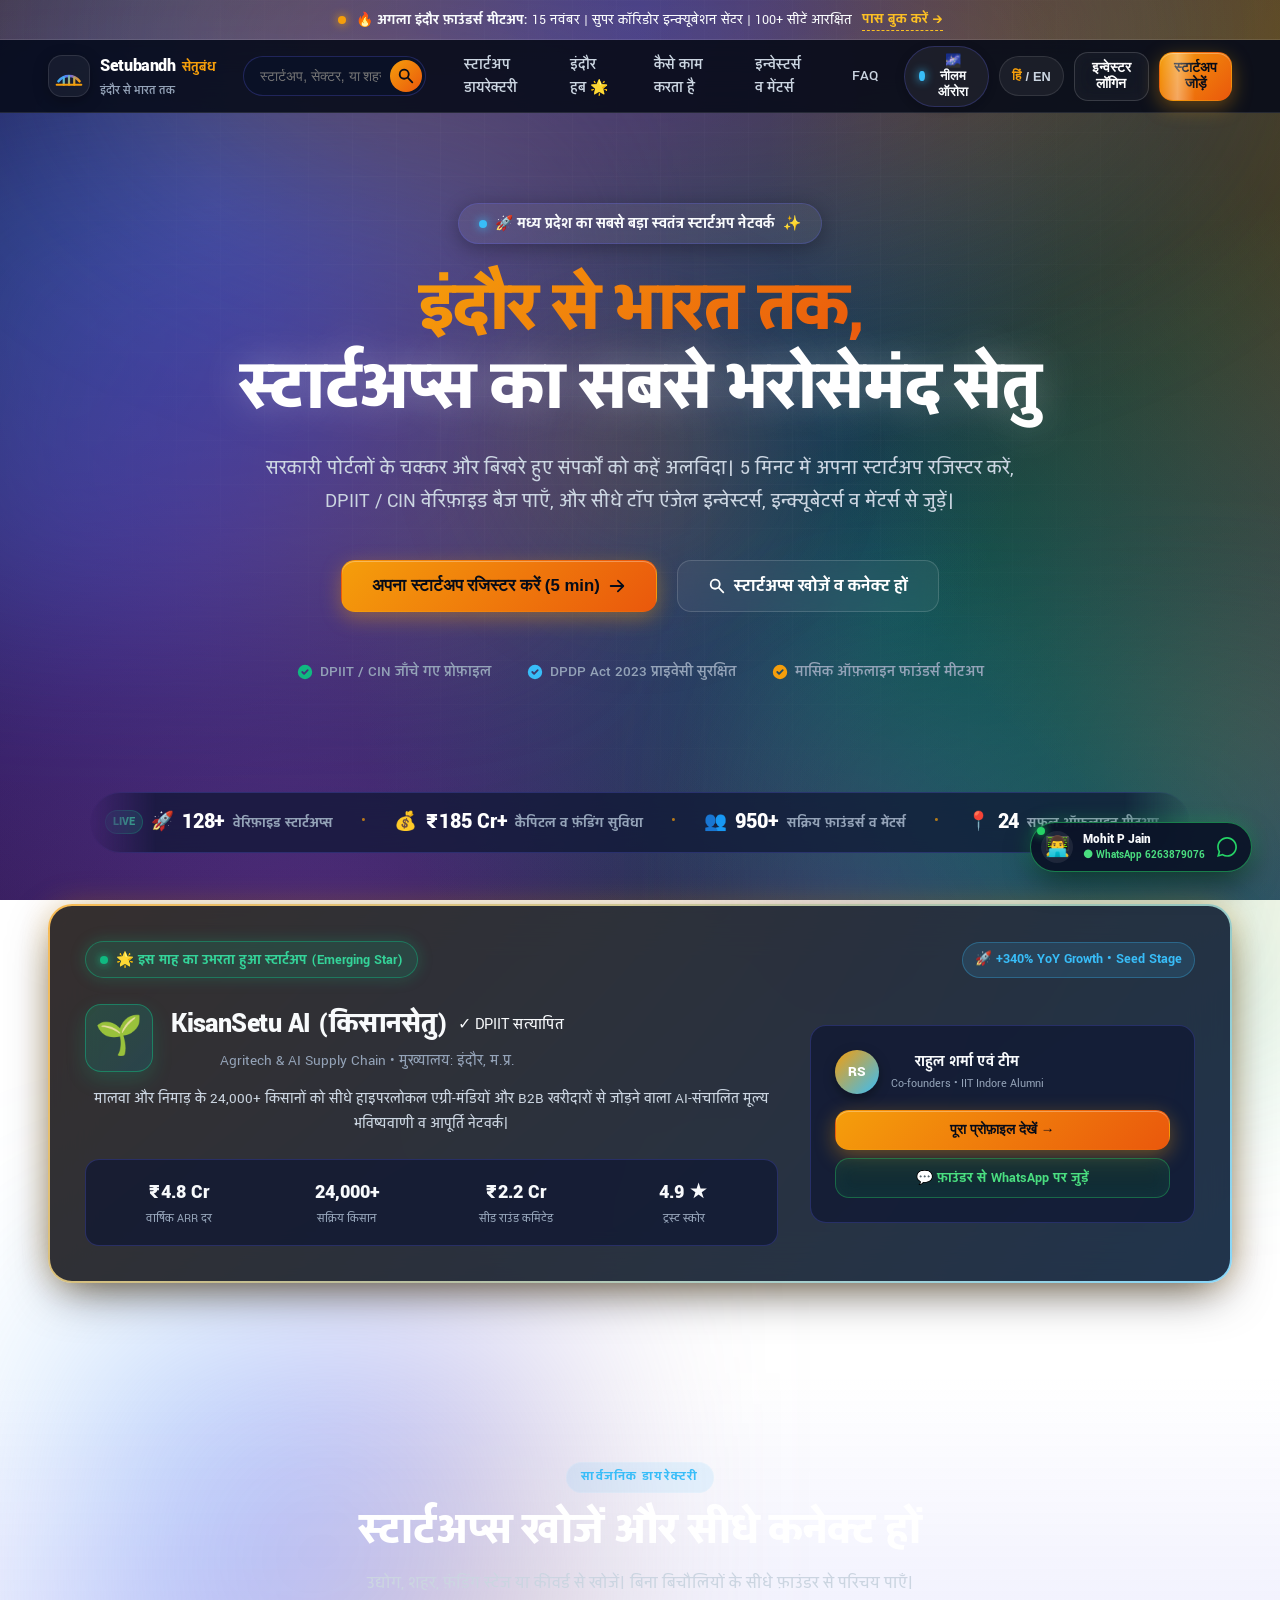
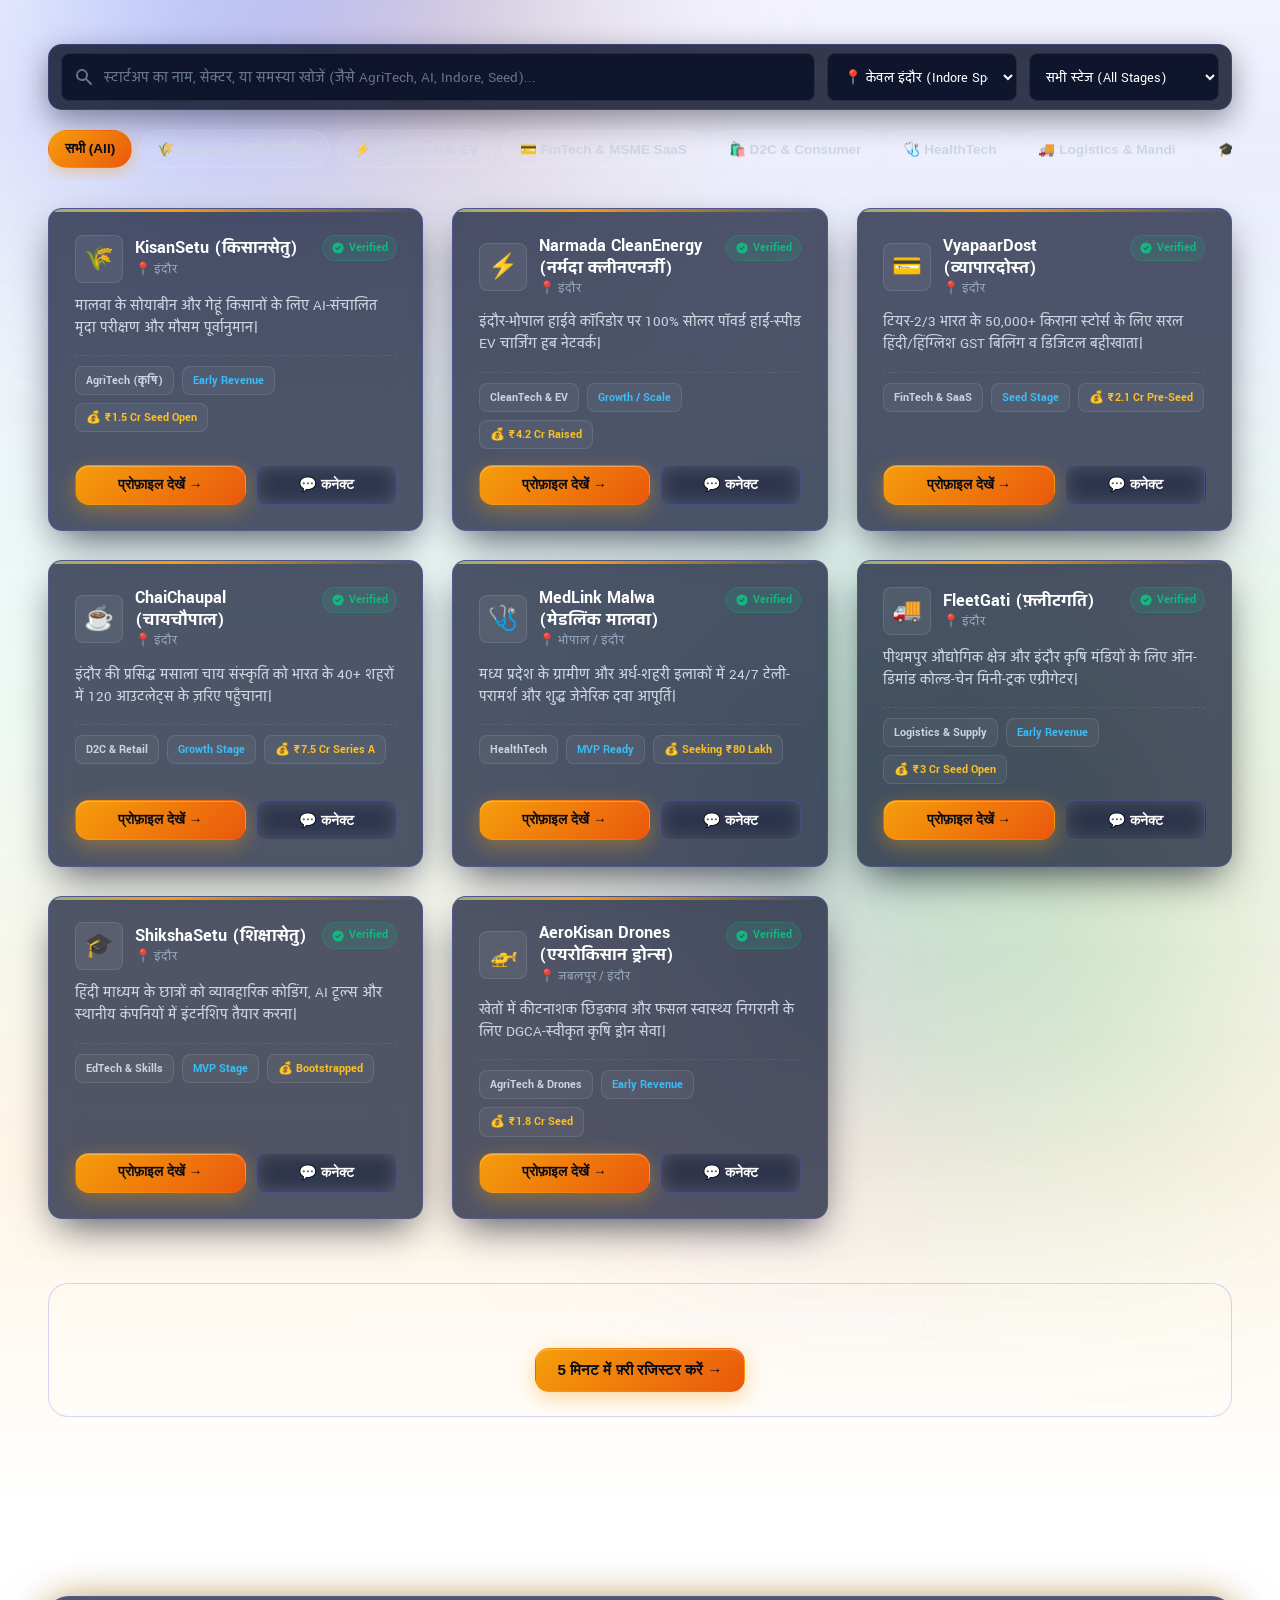
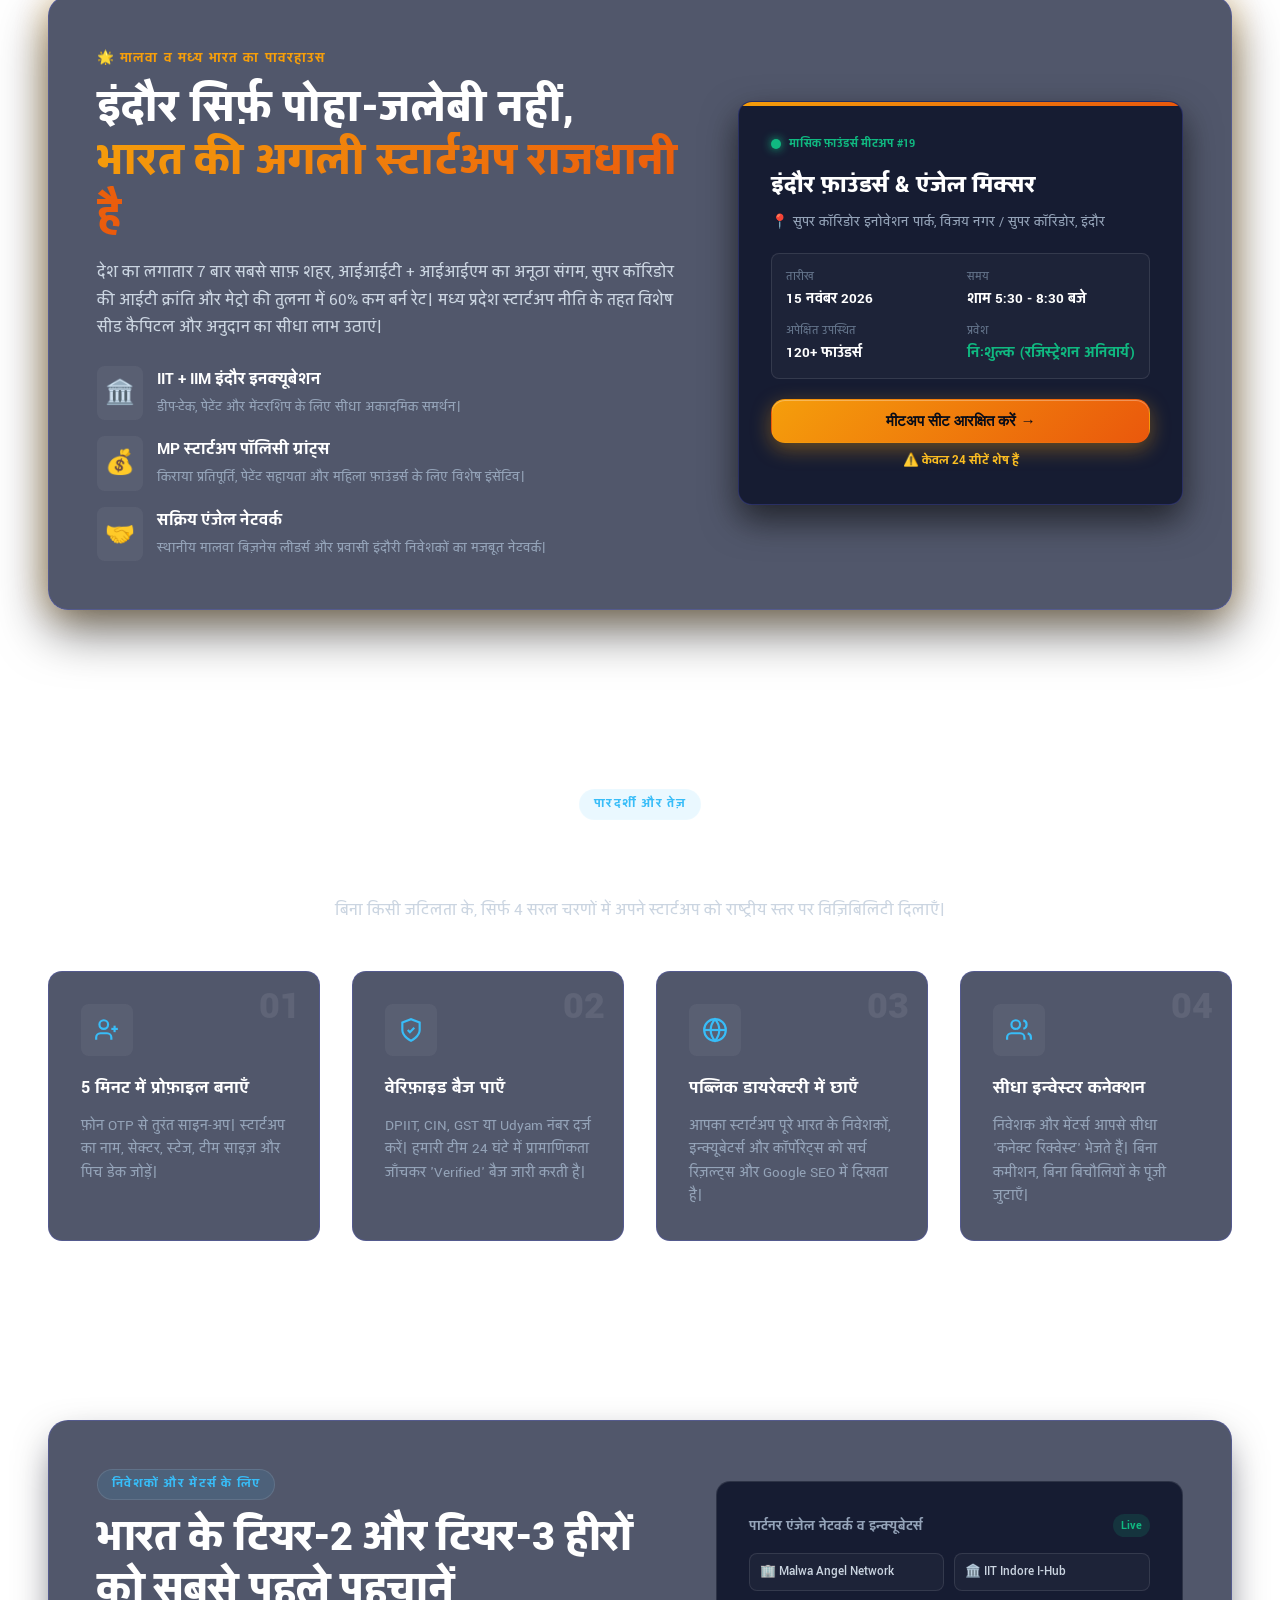
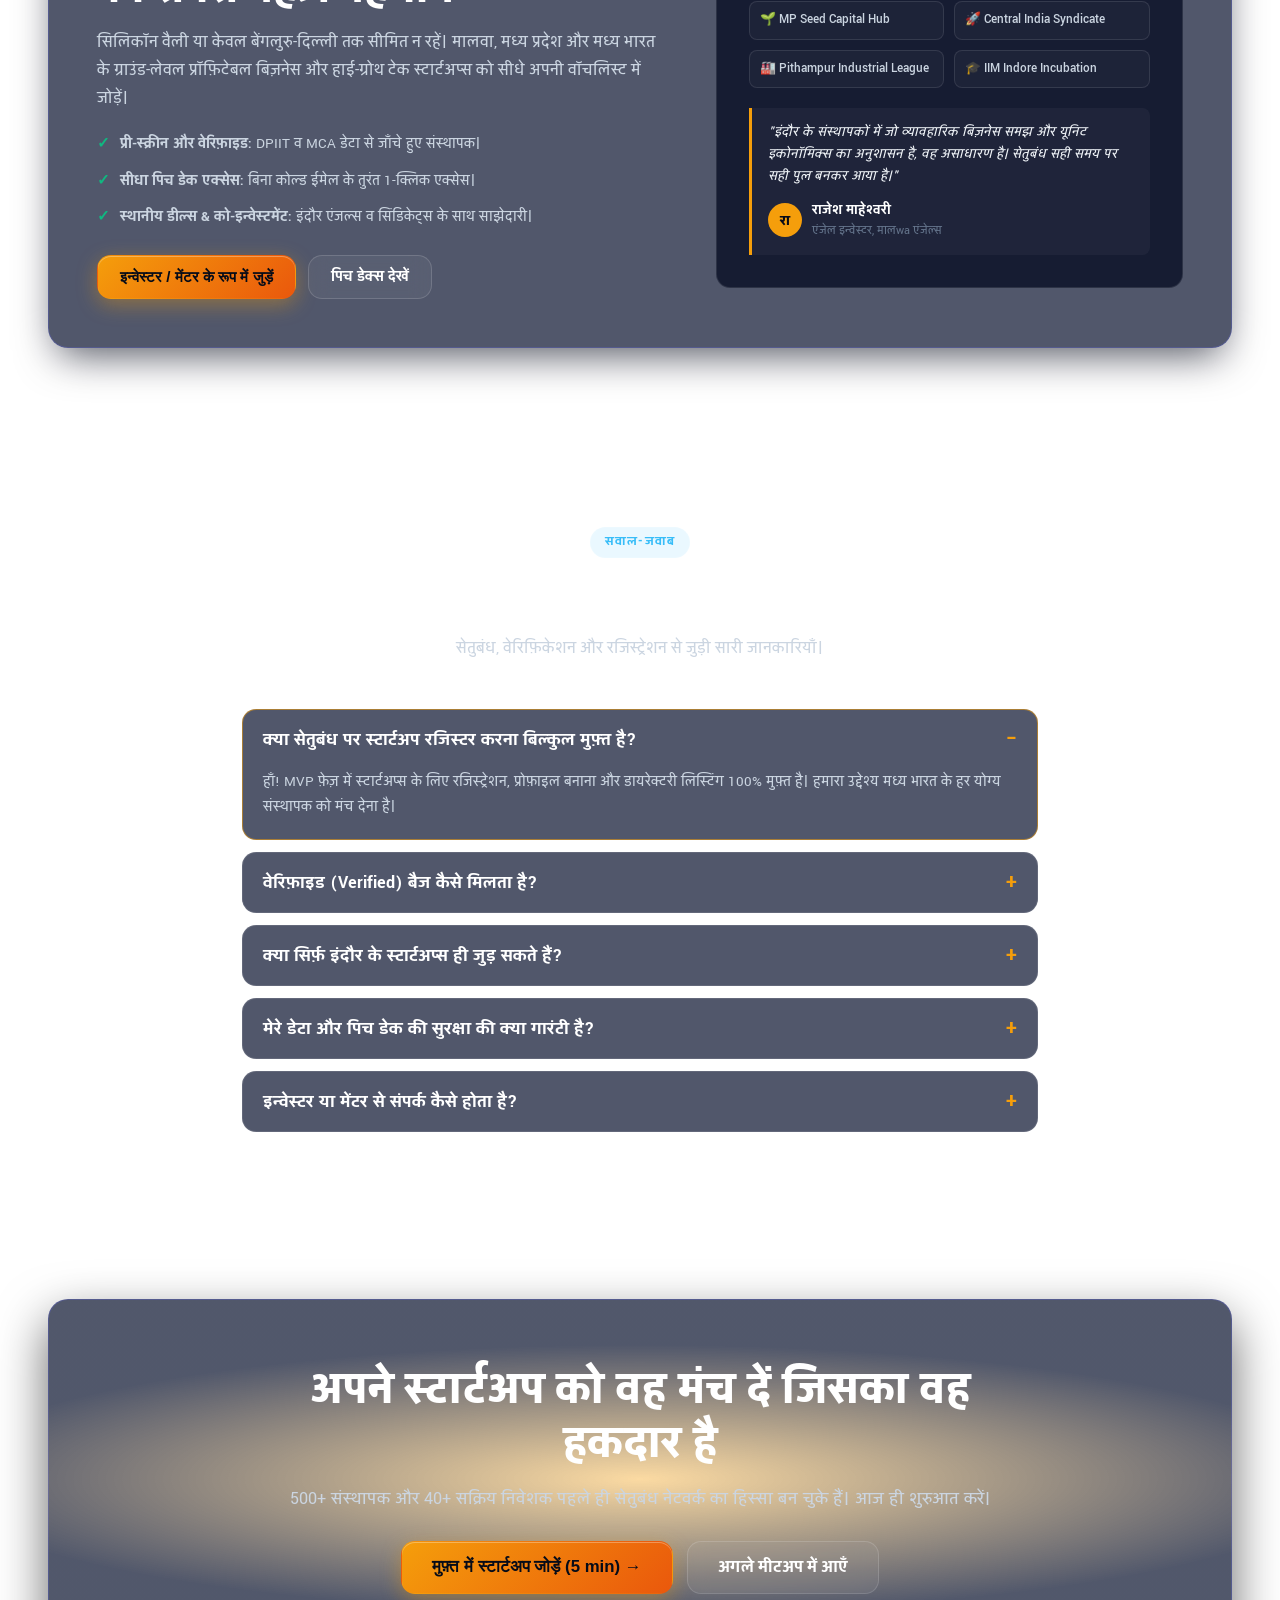
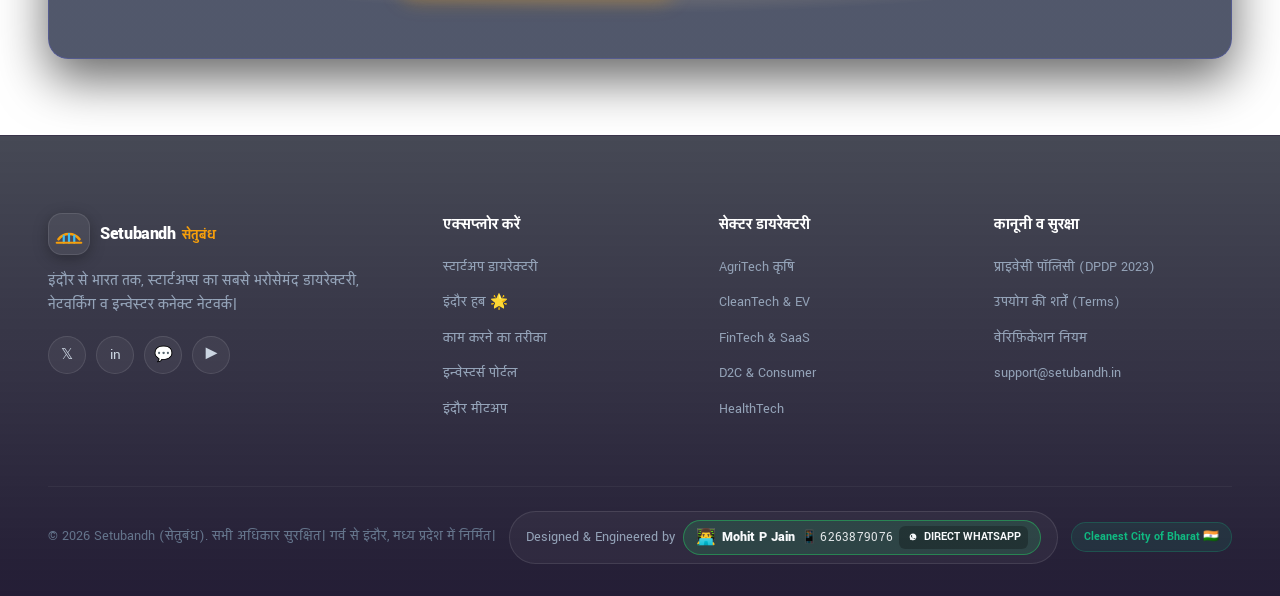
==== commit ac2385c0: "feat: complete mobile-first Amazon-inspired audit & overhaul (search, sticky bottom nav, profile ins" ====
--- a/index.html
+++ b/index.html
@@ -36,12 +36,12 @@
     </div>
   </div>
 
-  <!-- Main Navigation -->
-  <header class="site-header">
+  <!-- Main Navigation (Amazon-Inspired: Brand + Fast Search + Clear Action Group) -->
+  <header class="site-header" role="banner">
     <div class="container header-container">
       <a href="#" class="brand-logo" aria-label="Setubandh Home">
         <div class="logo-mark">
-          <svg viewBox="0 0 32 32" fill="none" class="bridge-icon">
+          <svg viewBox="0 0 32 32" fill="none" class="bridge-icon" aria-hidden="true">
             <path d="M4 22C10 14 22 14 28 22" stroke="url(#logoGrad)" stroke-width="3" stroke-linecap="round"/>
             <path d="M10 18V26M16 16V26M22 18V26" stroke="url(#logoGrad2)" stroke-width="2.5" stroke-linecap="round"/>
             <path d="M2 26H30" stroke="#f59e0b" stroke-width="2.5" stroke-linecap="round"/>
@@ -64,6 +64,19 @@
         </div>
       </a>
 
+      <!-- Amazon-Style Prominent Quick Search (Desktop Header) -->
+      <div class="header-search-wrap" role="search">
+        <form class="header-search-form" id="headerSearchForm" onsubmit="event.preventDefault(); handleHeaderSearch();">
+          <label for="headerSearchInput" class="sr-only">स्टार्टअप या सेक्टर खोजें</label>
+          <input type="text" id="headerSearchInput" class="header-search-input" placeholder="स्टार्टअप, सेक्टर, या शहर खोजें (उदा. AgriTech, AI)..." autocomplete="off">
+          <button type="submit" class="header-search-btn" aria-label="Search Startups">
+            <svg viewBox="0 0 20 20" fill="currentColor" width="18" height="18">
+              <path fill-rule="evenodd" d="M8 4a4 4 0 100 8 4 4 0 000-8zM2 8a6 6 0 1110.89 3.476l4.817 4.817a1 1 0 01-1.414 1.414l-4.816-4.816A6 6 0 012 8z" clip-rule="evenodd"/>
+            </svg>
+          </button>
+        </form>
+      </div>
+
       <!-- Desktop Nav -->
       <nav class="desktop-nav" aria-label="Primary Navigation">
         <a href="#directory" class="nav-item" data-i18n="navDirectory">स्टार्टअप डायरेक्टरी</a>
@@ -73,7 +86,7 @@
         <a href="#faq" class="nav-item" data-i18n="navFaq">FAQ</a>
       </nav>
 
-      <!-- Actions: Theme, Language & CTA -->
+      <!-- Actions: Theme, Language, Login & Registration -->
       <div class="nav-actions">
         <!-- Dynamic Theme Switcher Pill -->
         <button id="themeToggleBtn" class="theme-pill-btn" aria-label="Switch Theme" title="थीम बदलें (Cycle Theme)">
@@ -88,8 +101,9 @@
           <span class="lang-code" id="btnEn">EN</span>
         </button>
 
+        <!-- Auth & Registration Triggers -->
         <button class="btn btn-secondary btn-sm" id="btnInvestorOpen" data-i18n="btnInvestorLogin">इन्वेस्टर लॉगिन</button>
-        <button class="btn btn-primary btn-sm btn-shimmer register-trigger-btn" data-i18n="btnRegister">स्टार्टअप रजिस्टर करें</button>
+        <button class="btn btn-primary btn-sm btn-shimmer register-trigger-btn" data-i18n="btnRegister">स्टार्टअप जोड़ें</button>
 
         <!-- Mobile Menu Toggle -->
         <button class="mobile-toggle-btn" id="mobileMenuBtn" aria-label="Toggle Navigation Menu">
@@ -101,24 +115,39 @@
     </div>
   </header>
 
-  <!-- Mobile Drawer Menu -->
-  <div class="mobile-drawer" id="mobileDrawer">
+  <!-- Mobile Drawer Menu (Amazon-Grade Sliding Drawer) -->
+  <div class="mobile-drawer" id="mobileDrawer" role="dialog" aria-modal="true" aria-label="Mobile Navigation Drawer">
     <div class="mobile-drawer-content">
       <div class="mobile-drawer-header">
-        <span class="brand-name">Setubandh</span>
+        <div class="brand-text">
+          <span class="brand-name">Setubandh <span class="hindi-sub">सेतुबंध</span></span>
+          <span class="brand-tag">इंदौर से भारत तक</span>
+        </div>
         <button class="close-drawer-btn" id="closeDrawerBtn" aria-label="Close Menu">&times;</button>
       </div>
+
+      <!-- Quick User Account Status Strip -->
+      <div class="drawer-user-status" id="drawerUserStatus">
+        <div class="status-avatar">👤</div>
+        <div class="status-info">
+          <strong id="drawerUserName">अतिथि यूज़र (Guest)</strong>
+          <span id="drawerUserRole">लॉगिन करें या रजिस्टर करें</span>
+        </div>
+      </div>
+
       <nav class="mobile-nav-links">
-        <a href="#directory" class="mobile-link" data-i18n="navDirectory">स्टार्टअप डायरेक्टरी</a>
-        <a href="#indore-hub" class="mobile-link" data-i18n="navIndore">इंदौर हब 🌟</a>
-        <a href="#how-it-works" class="mobile-link" data-i18n="navHow">कैसे काम करता है</a>
-        <a href="#investors" class="mobile-link" data-i18n="navInvestors">इन्वेस्टर्स व मेंटर्स</a>
-        <a href="#faq" class="mobile-link" data-i18n="navFaq">सामान्य प्रश्न (FAQ)</a>
+        <a href="#directory" class="mobile-link" data-i18n="navDirectory">🔍 स्टार्टअप डायरेक्टरी खोजें</a>
+        <a href="#rising-star" class="mobile-link">🌟 इस माह का उभरता स्टार्टअप</a>
+        <a href="#indore-hub" class="mobile-link" data-i18n="navIndore">🏛️ इंदौर हब व इन्क्यूबेशन</a>
+        <a href="#how-it-works" class="mobile-link" data-i18n="navHow">⚡ कैसे काम करता है (3 स्टेप्स)</a>
+        <a href="#investors" class="mobile-link" data-i18n="navInvestors">💼 इन्वेस्टर्स व मेंटर्स नेटवर्क</a>
+        <a href="#faq" class="mobile-link" data-i18n="navFaq">❓ सामान्य प्रश्न (FAQ)</a>
       </nav>
+
       <div class="mobile-drawer-actions">
-        <button class="btn btn-secondary btn-block" id="mobileThemeToggleBtn">🎨 थीम बदलें (Switch Theme)</button>
-        <button class="btn btn-primary btn-block register-trigger-btn" data-i18n="btnRegister">स्टार्टअप रजिस्टर करें (मुफ़्त)</button>
-        <button class="btn btn-secondary btn-block" id="mobileInvestorBtn" data-i18n="btnInvestorLogin">इन्वेस्टर लॉगिन</button>
+        <button class="btn btn-primary btn-block register-trigger-btn" data-i18n="btnRegister">🚀 अपना स्टार्टअप जोड़ें (मुफ़्त 5 min)</button>
+        <button class="btn btn-secondary btn-block" id="mobileInvestorBtn" data-i18n="btnInvestorLogin">🔑 इन्वेस्टर / फाउंडर लॉगिन</button>
+        <button class="btn btn-outline btn-block" id="mobileThemeToggleBtn">🎨 थीम बदलें (Switch Theme)</button>
       </div>
     </div>
   </div>
@@ -1037,6 +1066,109 @@
     </div>
   </div>
 
+  <!-- Modal: Startup Full Profile Details (Amazon Product / Profile Card Inspection) -->
+  <div class="modal-backdrop" id="startupProfileModal" aria-hidden="true" role="dialog" aria-modal="true" aria-label="Startup Detailed Profile">
+    <div class="modal-dialog modal-dialog-lg">
+      <div class="modal-header">
+        <div>
+          <span class="modal-pre" id="profModalPre">स्टार्टअप प्रोफ़ाइल • सत्यापित विवरण</span>
+          <h3 class="modal-title" id="profModalTitle">स्टार्टअप विवरण</h3>
+        </div>
+        <button class="modal-close-btn" id="closeProfileModal" aria-label="Close Profile Modal">&times;</button>
+      </div>
+
+      <div class="profile-modal-body" id="profileModalBody">
+        <!-- Content injected dynamically via app.js -->
+      </div>
+    </div>
+  </div>
+
+  <!-- Modal: Investor & Founder Auth (Phone OTP & Email Simulation / Local Session) -->
+  <div class="modal-backdrop" id="authModal" aria-hidden="true" role="dialog" aria-modal="true" aria-label="Sign In or Register">
+    <div class="modal-dialog">
+      <div class="modal-header">
+        <div>
+          <span class="modal-pre" id="authModalPre">सुरक्षित लॉगिन • DPDP Act 2023</span>
+          <h3 class="modal-title" id="authModalTitle">इन्वेस्टर व फाउंडर लॉगिन</h3>
+        </div>
+        <button class="modal-close-btn" id="closeAuthModal" aria-label="Close Auth Modal">&times;</button>
+      </div>
+
+      <!-- Auth Step 1: Phone / Email Input -->
+      <form id="authPhoneForm" class="modal-form">
+        <div id="authStep1">
+          <p class="auth-subtext">अपना 10-अंकों का मोबाइल नंबर दर्ज करें। आपको एक 4-अंकों का सत्यापन OTP भेजा जाएगा।</p>
+          <div class="form-group">
+            <label for="authPhoneInput" class="form-label">मोबाइल नंबर *</label>
+            <div class="phone-input-group">
+              <span class="country-prefix">+91</span>
+              <input type="tel" id="authPhoneInput" class="form-control" placeholder="98260XXXXX" pattern="[0-9]{10}" required>
+            </div>
+          </div>
+          <div class="form-group">
+            <label for="authRoleSelect" class="form-label">आपकी प्रोफ़ाइल भूमिका *</label>
+            <select id="authRoleSelect" class="form-control">
+              <option value="investor">💼 एंजेल इन्वेस्टर / VC (Angel / Investor)</option>
+              <option value="founder">🚀 स्टार्टअप फ़ाउंडर (Founder)</option>
+              <option value="mentor">🧭 मेंटर / इन्क्यूबेटर (Mentor)</option>
+            </select>
+          </div>
+          <button type="submit" class="btn btn-primary btn-block btn-lg" id="btnRequestOtp">OTP भेजें (Get OTP) &rarr;</button>
+        </div>
+
+        <!-- Auth Step 2: OTP Verification -->
+        <div id="authStep2" class="hidden">
+          <p class="auth-subtext">नंबर <strong id="authTargetPhoneDisplay">+91 ...</strong> पर 4-अंकों का OTP भेजा गया है।</p>
+          <div class="form-group">
+            <label for="otpCodeInput" class="form-label">4-अंकों का OTP दर्ज करें *</label>
+            <input type="text" id="otpCodeInput" class="form-control text-center otp-input" placeholder="••••" maxlength="6" required>
+            <span class="form-hint" id="otpDemoHint">डेमो के लिए OTP: <strong>1234</strong> या कोई भी 4 अंक दर्ज करें।</span>
+          </div>
+          <button type="button" class="btn btn-primary btn-block btn-lg" id="btnVerifyOtp">सत्यापित करें और लॉगिन हों &rarr;</button>
+          <button type="button" class="btn btn-link btn-block" id="btnResendOtp">OTP दोबारा भेजें</button>
+        </div>
+
+        <!-- Auth Step 3: Logged In State / Dashboard Preview -->
+        <div id="authStep3" class="hidden text-center">
+          <div class="success-icon-badge">✅</div>
+          <h4 id="authSuccessWelcome">स्वागत है!</h4>
+          <p id="authSuccessMeta">आपकी इन्वेस्टर/फाउंडर प्रोफ़ाइल सक्रिय है।</p>
+          <div class="auth-user-card" id="authUserCard">
+            <!-- Dynamic info -->
+          </div>
+          <div class="auth-actions-group">
+            <button type="button" class="btn btn-secondary btn-block" id="btnLogoutSession">लॉगआउट करें</button>
+            <button type="button" class="btn btn-primary btn-block" id="closeAuthSuccessBtn">डायरेक्टरी एक्सप्लोर करें</button>
+          </div>
+        </div>
+      </form>
+    </div>
+  </div>
+
+  <!-- Amazon-Style Sticky Mobile Bottom Navigation (Always Accessible Touch Zone) -->
+  <nav class="mobile-bottom-nav" aria-label="Mobile Bottom Quick Actions">
+    <a href="#directory" class="bottom-nav-item active" id="bNavDirectory">
+      <span class="b-icon">🔍</span>
+      <span class="b-label" data-i18n="navDirectory">खोजें</span>
+    </a>
+    <a href="#rising-star" class="bottom-nav-item" id="bNavRising">
+      <span class="b-icon">🌟</span>
+      <span class="b-label">उभरता स्टार</span>
+    </a>
+    <button type="button" class="bottom-nav-item register-trigger-btn" id="bNavRegister">
+      <span class="b-icon-highlight">🚀</span>
+      <span class="b-label">रजिस्टर</span>
+    </button>
+    <a href="#indore-hub" class="bottom-nav-item" id="bNavHub">
+      <span class="b-icon">🏛️</span>
+      <span class="b-label">इंदौर हब</span>
+    </a>
+    <button type="button" class="bottom-nav-item" id="bNavAccount">
+      <span class="b-icon">👤</span>
+      <span class="b-label" id="bNavAccountLabel">लॉगिन</span>
+    </button>
+  </nav>
+
   <!-- Toast Notification Container -->
   <div class="toast-shelf" id="toastShelf" aria-live="polite"></div>
 
--- a/styles.css
+++ b/styles.css
@@ -2340,77 +2340,84 @@
   }
 }
 
-/* Standard Mobile (< 768px) */
+/* Standard Mobile & Tablet (< 768px) - Full Mobile-First Ergonomics */
 @media (max-width: 768px) {
   .hero-section {
     padding-block: clamp(2rem, 5vw, 3.5rem);
   }
+
+  .header-container {
+    height: 60px;
+    padding-inline: clamp(10px, 3vw, 16px);
+  }
+
+  .brand-name {
+    font-size: 1.05rem;
+  }
+
+  .brand-tag {
+    display: none;
+  }
+
+  /* Nav Actions - Perfectly Sized on Mobile */
+  .nav-actions {
+    gap: 6px;
+  }
+
+  .nav-actions .btn-secondary {
+    display: none;
+  }
+
+  .theme-title {
+    display: none; /* Show colorful dot only on mobile */
+  }
+
+  .theme-pill-btn {
+    padding: 6px 10px;
+    min-height: 38px;
+  }
+
+  .lang-pill-btn {
+    padding: 6px 10px;
+    min-height: 38px;
+  }
+
+  .nav-actions .register-trigger-btn {
+    padding: 6px 10px;
+    font-size: 0.78rem;
+    min-height: 38px;
+    letter-spacing: -0.01em;
+  }
+
+  /* 1-Line Infinite Marquee Ticker on Mobile */
   .stats-marquee-wrapper {
     margin-top: 18px;
     padding: 10px 0;
     max-width: 100%;
   }
+
   .stats-marquee-track {
     animation-duration: 22s;
   }
+
   .stats-marquee-group {
-    gap: 18px;
+    gap: 16px;
     padding-inline: 10px;
   }
+
+  .ticker-item {
+    gap: 8px;
+  }
+
   .ticker-val {
-    font-size: 1.05rem;
-  }
+    font-size: 1rem;
+  }
+
   .ticker-label {
-    font-size: 0.8rem;
-  }
-}
-
-/* Small Mobile (< 540px) - Buttons & Blocks Full Adaptation */
-@media (max-width: 540px) {
-  .header-container {
-    height: 62px;
-    padding-inline: 12px;
-  }
-
-  .brand-name {
-    font-size: 1.05rem;
-  }
-
-  .brand-tag {
-    display: none;
-  }
-
-  /* Nav Actions - Compact & Non-Breaking */
-  .nav-actions {
-    gap: 6px;
-  }
-
-  .nav-actions .btn-secondary {
-    display: none;
-  }
-
-  .theme-title {
-    display: none; /* Show dot only on mobile */
-  }
-
-  .theme-pill-btn {
-    padding: 6px 10px;
-    min-height: 38px;
-  }
-
-  .lang-pill-btn {
-    padding: 6px 10px;
-    min-height: 38px;
-  }
-
-  .nav-actions .register-trigger-btn {
-    padding: 6px 12px;
-    font-size: 0.8rem;
-    min-height: 38px;
-    letter-spacing: -0.01em;
-  }
-
-  /* Hero Buttons - 100% Mobile Fluid Auto-Fit */
+    font-size: 0.78rem;
+  }
+
+  /* Hero Buttons - 100% Fluid Auto-Fit Across All Phones */
   .hero-cta-group {
     flex-direction: column;
     width: 100%;
@@ -2455,9 +2462,10 @@
   .filter-select {
     min-height: 44px;
     font-size: 0.88rem;
-  }
-
-  /* Startup Cards & Blocks */
+    width: 100%;
+  }
+
+  /* Startup Cards & Blocks on Mobile */
   .startup-grid {
     grid-template-columns: 1fr;
     gap: 14px;
@@ -2477,7 +2485,7 @@
     margin-bottom: 12px;
   }
 
-  /* Card Action Buttons Stack Cleanly */
+  /* Card Action Buttons Stack Cleanly & Auto-Fit */
   .card-action-row {
     flex-direction: column;
     width: 100%;
@@ -2492,6 +2500,26 @@
     justify-content: center;
   }
 
+  /* Emerging / Rising Startup Spotlight on Mobile */
+  .emerging-content-grid {
+    grid-template-columns: 1fr;
+    gap: 1rem;
+  }
+
+  .emerging-metrics-strip {
+    grid-template-columns: 1fr 1fr;
+    gap: 8px;
+  }
+
+  .emerging-btns-row {
+    width: 100%;
+  }
+
+  .emerging-btns-row .btn {
+    width: 100%;
+    min-height: 44px;
+  }
+
   /* Indore Banner Card */
   .indore-banner-card {
     padding: 18px 14px;
@@ -2574,14 +2602,48 @@
   }
 }
 
+/* Small Phones (< 480px) */
+@media (max-width: 480px) {
+  .header-container {
+    height: 56px;
+    padding-inline: 10px;
+  }
+
+  .nav-actions {
+    gap: 4px;
+  }
+
+  .nav-actions .register-trigger-btn {
+    padding: 5px 8px;
+    font-size: 0.74rem;
+  }
+
+  .logo-mark {
+    width: 36px;
+    height: 36px;
+  }
+
+  .brand-name {
+    font-size: 0.98rem;
+  }
+
+  .emerging-metrics-strip {
+    grid-template-columns: 1fr 1fr;
+  }
+}
+
 /* Extra Small Phones (< 360px: iPhone SE / 320px) */
 @media (max-width: 360px) {
   .header-container {
-    padding-inline: 8px;
+    padding-inline: 6px;
   }
 
   .brand-name {
-    font-size: 0.95rem;
+    font-size: 0.88rem;
+  }
+
+  .nav-actions .register-trigger-btn {
+    display: none; /* Accessible in the mobile hamburger drawer menu */
   }
 
   .stats-marquee-wrapper {
@@ -2589,7 +2651,7 @@
   }
 
   .stats-marquee-group {
-    gap: 14px;
+    gap: 12px;
   }
 
   .ticket-details-grid {
@@ -2994,7 +3056,7 @@
   margin-left: 2px;
 }
 
-/* On very small screens, keep bubble compact */
+/* On very small screens, keep bubble compact & elevate above bottom nav */
 @media (max-width: 480px) {
   .bubble-text {
     display: none;
@@ -3007,5 +3069,343 @@
     padding: 10px 12px;
     text-align: center;
   }
-}
-
+  .floating-designer-bubble {
+    bottom: 74px; /* Float above the mobile bottom nav */
+  }
+}
+
+/* ==========================================================================
+   26. Amazon-Inspired Header Quick Search
+   ========================================================================== */
+.header-search-wrap {
+  flex: 1 1 240px;
+  max-width: 380px;
+  margin-inline: 12px;
+  display: none;
+}
+
+@media (min-width: 860px) {
+  .header-search-wrap {
+    display: block;
+  }
+}
+
+.header-search-form {
+  position: relative;
+  display: flex;
+  align-items: center;
+  width: 100%;
+}
+
+.header-search-input {
+  width: 100%;
+  min-height: 40px;
+  background: var(--bg-input);
+  border: 1px solid var(--border-card);
+  border-radius: var(--radius-pill);
+  padding: 8px 44px 8px 16px;
+  font-size: 0.86rem;
+  color: #fff;
+  outline: none;
+  transition: all var(--transition-fast);
+}
+
+.header-search-input:focus {
+  border-color: var(--accent-primary);
+  box-shadow: 0 0 15px var(--accent-glow-primary);
+  background: rgba(10, 18, 42, 0.96);
+}
+
+.header-search-btn {
+  position: absolute;
+  right: 4px;
+  width: 32px;
+  height: 32px;
+  background: var(--accent-primary-gradient);
+  border: none;
+  border-radius: 50%;
+  color: #060b18;
+  display: flex;
+  align-items: center;
+  justify-content: center;
+  cursor: pointer;
+  transition: transform 0.2s ease;
+}
+
+.header-search-btn:hover {
+  transform: scale(1.08);
+}
+
+.sr-only {
+  position: absolute;
+  width: 1px;
+  height: 1px;
+  padding: 0;
+  margin: -1px;
+  overflow: hidden;
+  clip: rect(0, 0, 0, 0);
+  white-space: nowrap;
+  border: 0;
+}
+
+/* ==========================================================================
+   27. Amazon-Style Sticky Mobile Bottom Navigation (320px-768px)
+   ========================================================================== */
+.mobile-bottom-nav {
+  position: fixed;
+  bottom: 0;
+  left: 0;
+  width: 100%;
+  height: 60px;
+  background: rgba(6, 11, 24, 0.94);
+  backdrop-filter: blur(20px);
+  -webkit-backdrop-filter: blur(20px);
+  border-top: 1px solid var(--border-subtle);
+  display: none;
+  align-items: center;
+  justify-content: space-around;
+  z-index: 900;
+  padding-bottom: env(safe-area-inset-bottom, 0px);
+  box-shadow: 0 -10px 25px rgba(0, 0, 0, 0.5);
+}
+
+@media (max-width: 768px) {
+  .mobile-bottom-nav {
+    display: flex;
+  }
+
+  /* Add clearance padding to footer so bottom navigation never overlaps content */
+  .site-footer {
+    padding-bottom: 90px !important;
+  }
+}
+
+.bottom-nav-item {
+  display: flex;
+  flex-direction: column;
+  align-items: center;
+  justify-content: center;
+  color: var(--text-muted);
+  text-decoration: none;
+  background: transparent;
+  border: none;
+  font-family: inherit;
+  font-size: 0.7rem;
+  font-weight: 600;
+  gap: 2px;
+  padding: 6px 10px;
+  cursor: pointer;
+  transition: color var(--transition-fast);
+  flex: 1;
+  min-height: 52px;
+}
+
+.bottom-nav-item .b-icon {
+  font-size: 1.15rem;
+  line-height: 1;
+}
+
+.bottom-nav-item .b-icon-highlight {
+  font-size: 1.25rem;
+  color: var(--accent-primary);
+  filter: drop-shadow(0 0 6px var(--accent-glow-primary));
+}
+
+.bottom-nav-item:hover,
+.bottom-nav-item.active {
+  color: var(--accent-primary-light);
+}
+
+.bottom-nav-item:active {
+  transform: scale(0.94);
+}
+
+/* ==========================================================================
+   28. Startup Profile Inspection Modal (Amazon Detailed Card View)
+   ========================================================================== */
+.modal-dialog-lg {
+  max-width: 760px;
+}
+
+.prof-modal-hero {
+  display: flex;
+  align-items: flex-start;
+  gap: clamp(14px, 3vw, 22px);
+  padding-bottom: 20px;
+  border-bottom: 1px solid var(--border-subtle);
+  margin-bottom: 20px;
+}
+
+.prof-logo-wrap {
+  width: clamp(60px, 8vw, 84px);
+  height: clamp(60px, 8vw, 84px);
+  border-radius: 18px;
+  background: rgba(255, 255, 255, 0.05);
+  border: 1.5px solid var(--border-card);
+  display: flex;
+  align-items: center;
+  justify-content: center;
+  font-size: clamp(2rem, 3.5vw, 2.8rem);
+  flex-shrink: 0;
+  box-shadow: 0 8px 24px rgba(0, 0, 0, 0.5);
+}
+
+.prof-header-text {
+  flex: 1;
+}
+
+.prof-title-row {
+  display: flex;
+  flex-wrap: wrap;
+  align-items: center;
+  gap: 10px;
+  margin-bottom: 6px;
+}
+
+.prof-company-name {
+  font-size: clamp(1.3rem, 2.4vw, 1.8rem);
+  font-weight: 800;
+  color: var(--text-main);
+  letter-spacing: -0.02em;
+}
+
+.prof-tagline {
+  font-size: clamp(0.92rem, 1.2vw, 1.05rem);
+  line-height: 1.6;
+  color: var(--text-sub);
+  margin-bottom: 12px;
+}
+
+.prof-badges-wrap {
+  display: flex;
+  flex-wrap: wrap;
+  gap: 8px;
+}
+
+.prof-grid-section {
+  display: grid;
+  grid-template-columns: repeat(auto-fit, minmax(min(100%, 280px), 1fr));
+  gap: 14px;
+  margin-bottom: 24px;
+}
+
+.prof-block {
+  background: rgba(255, 255, 255, 0.04);
+  border: 1px solid var(--border-subtle);
+  border-radius: var(--radius-sm);
+  padding: 14px 16px;
+}
+
+.prof-block-title {
+  font-size: 0.8rem;
+  font-weight: 700;
+  color: var(--accent-secondary);
+  text-transform: uppercase;
+  letter-spacing: 0.05em;
+  margin-bottom: 6px;
+}
+
+.prof-block-text {
+  font-size: 0.95rem;
+  font-weight: 600;
+  color: #fff;
+  margin-bottom: 4px;
+}
+
+.prof-block-sub {
+  font-size: 0.78rem;
+  color: var(--text-dim);
+}
+
+.prof-action-bar {
+  display: flex;
+  flex-wrap: wrap;
+  gap: 12px;
+}
+
+.prof-action-bar .btn {
+  flex: 1 1 200px;
+  min-height: 48px;
+}
+
+/* ==========================================================================
+   29. Investor & Founder Auth Modal Styles
+   ========================================================================== */
+.auth-subtext {
+  font-size: 0.92rem;
+  color: var(--text-sub);
+  line-height: 1.55;
+  margin-bottom: 16px;
+}
+
+.otp-input {
+  font-size: 1.6rem !important;
+  letter-spacing: 12px;
+  font-weight: 800;
+  color: var(--accent-primary-light) !important;
+}
+
+.auth-actions-group {
+  display: flex;
+  flex-direction: column;
+  gap: 10px;
+  margin-top: 16px;
+}
+
+.btn-link {
+  background: transparent;
+  border: none;
+  color: var(--accent-secondary);
+  font-size: 0.85rem;
+  font-weight: 600;
+  cursor: pointer;
+  text-decoration: underline;
+  padding: 8px;
+}
+
+.btn-link:hover {
+  color: #fff;
+}
+
+.drawer-user-status {
+  display: flex;
+  align-items: center;
+  gap: 12px;
+  padding: 12px 14px;
+  background: rgba(255, 255, 255, 0.05);
+  border: 1px solid var(--border-subtle);
+  border-radius: 12px;
+}
+
+.status-avatar {
+  width: 40px;
+  height: 40px;
+  border-radius: 50%;
+  background: rgba(255, 255, 255, 0.08);
+  display: flex;
+  align-items: center;
+  justify-content: center;
+  font-size: 1.2rem;
+}
+
+.status-info {
+  display: flex;
+  flex-direction: column;
+  line-height: 1.25;
+}
+
+.status-info strong {
+  font-size: 0.92rem;
+  color: #fff;
+}
+
+.status-info span {
+  font-size: 0.76rem;
+  color: var(--accent-emerald);
+}
+
+.btn-card-view {
+  flex: 1.2;
+}
+
+
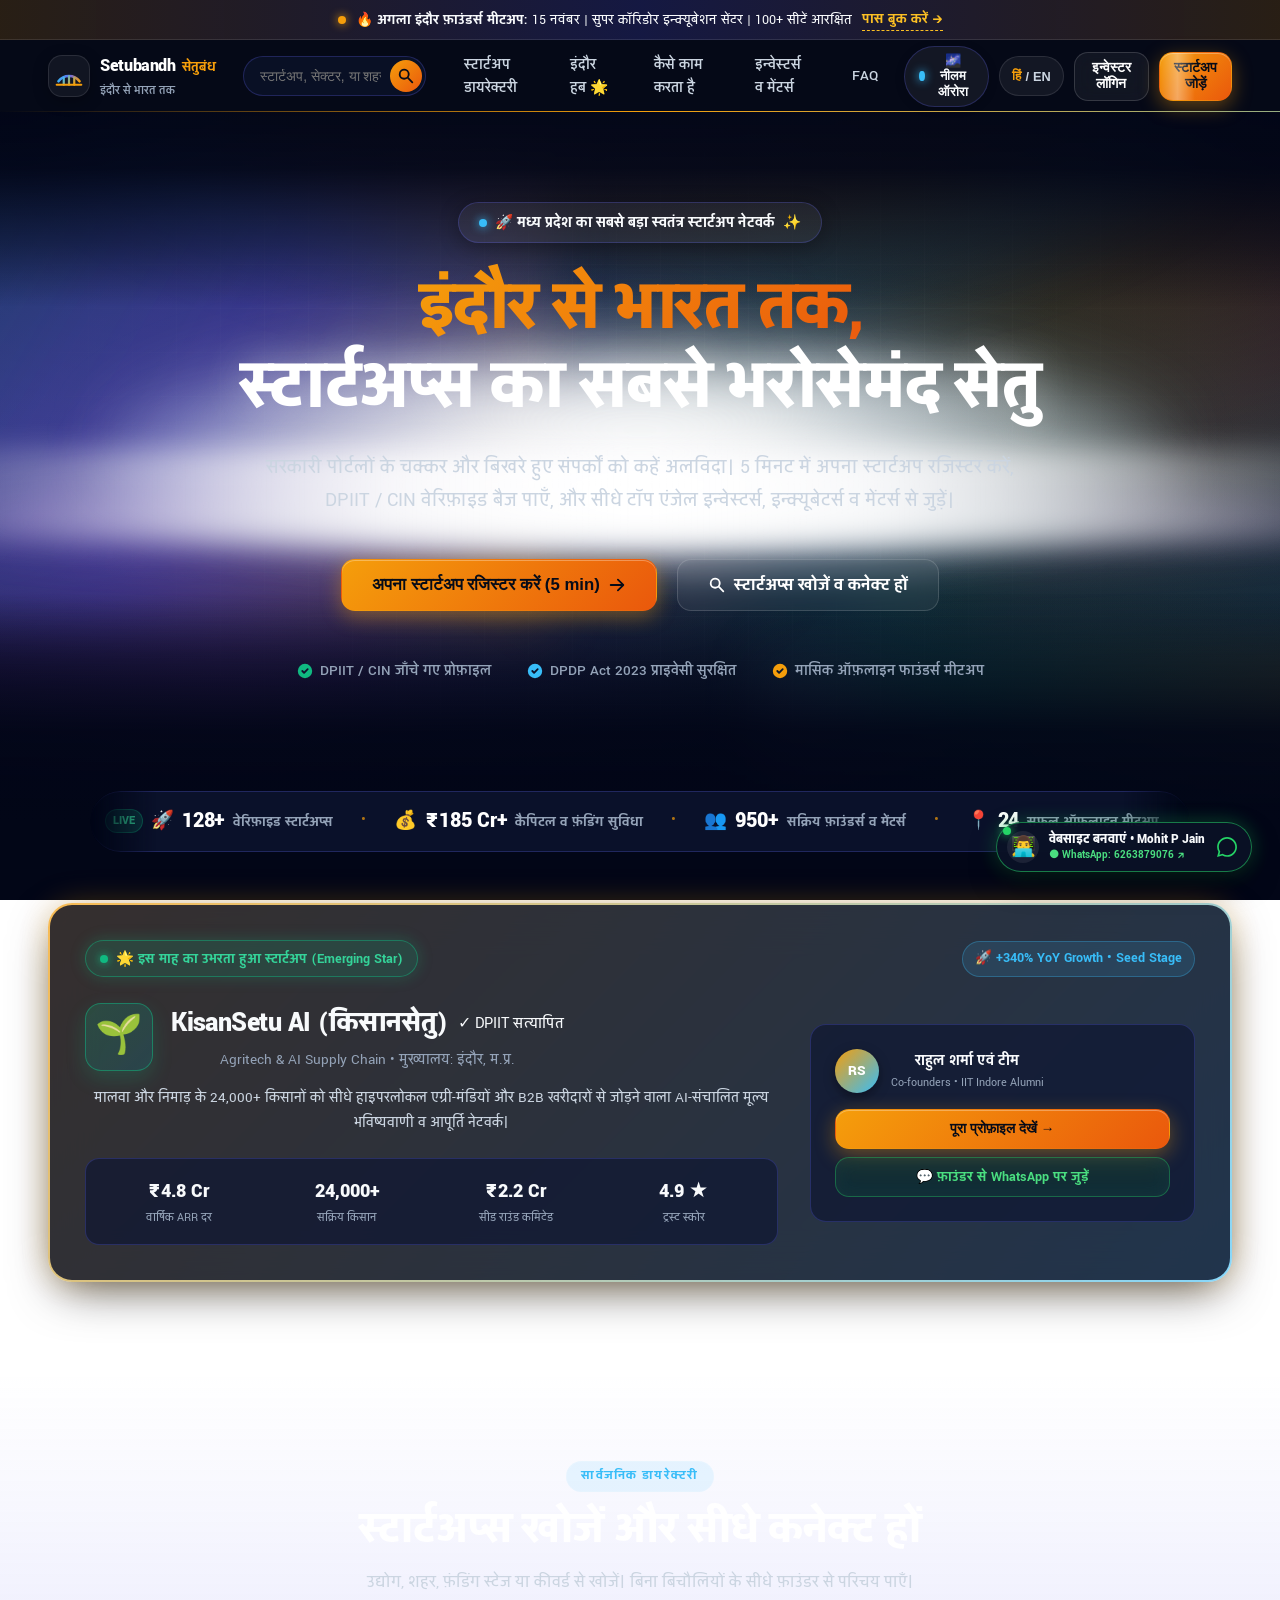
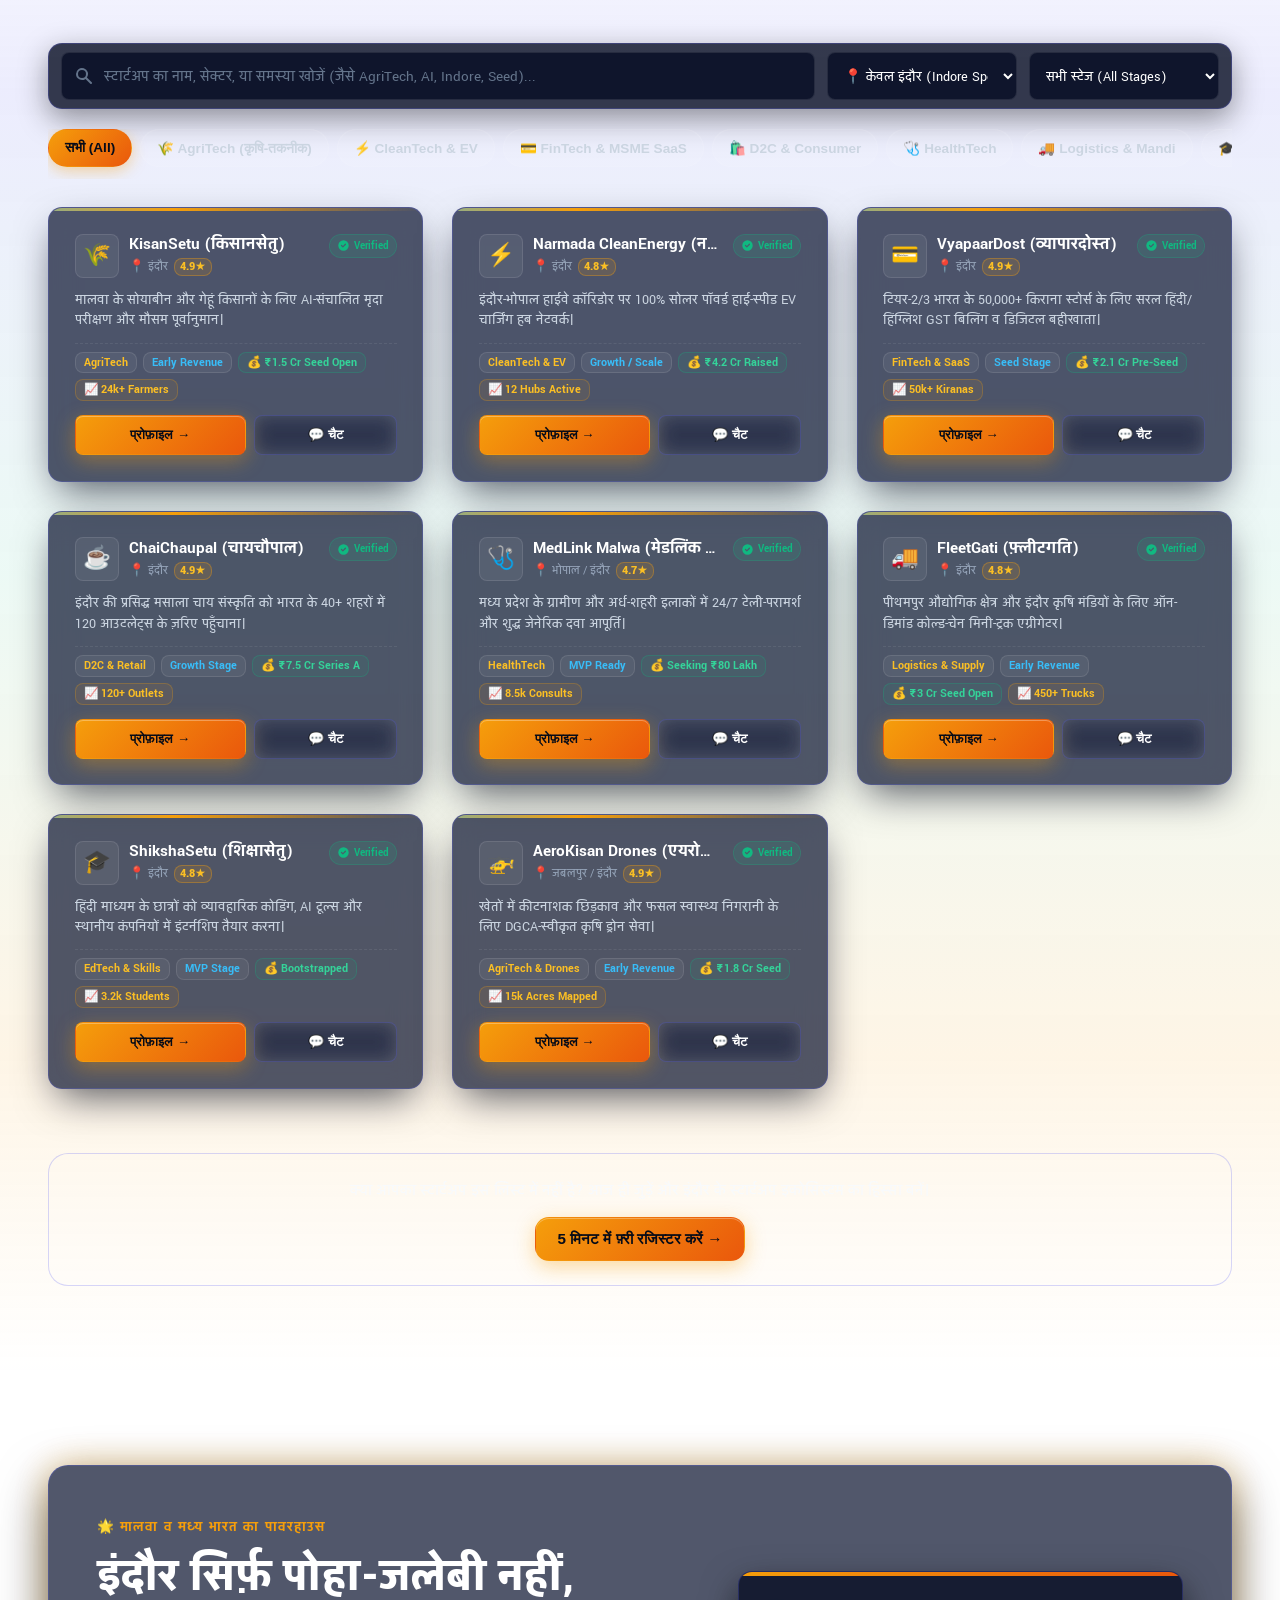
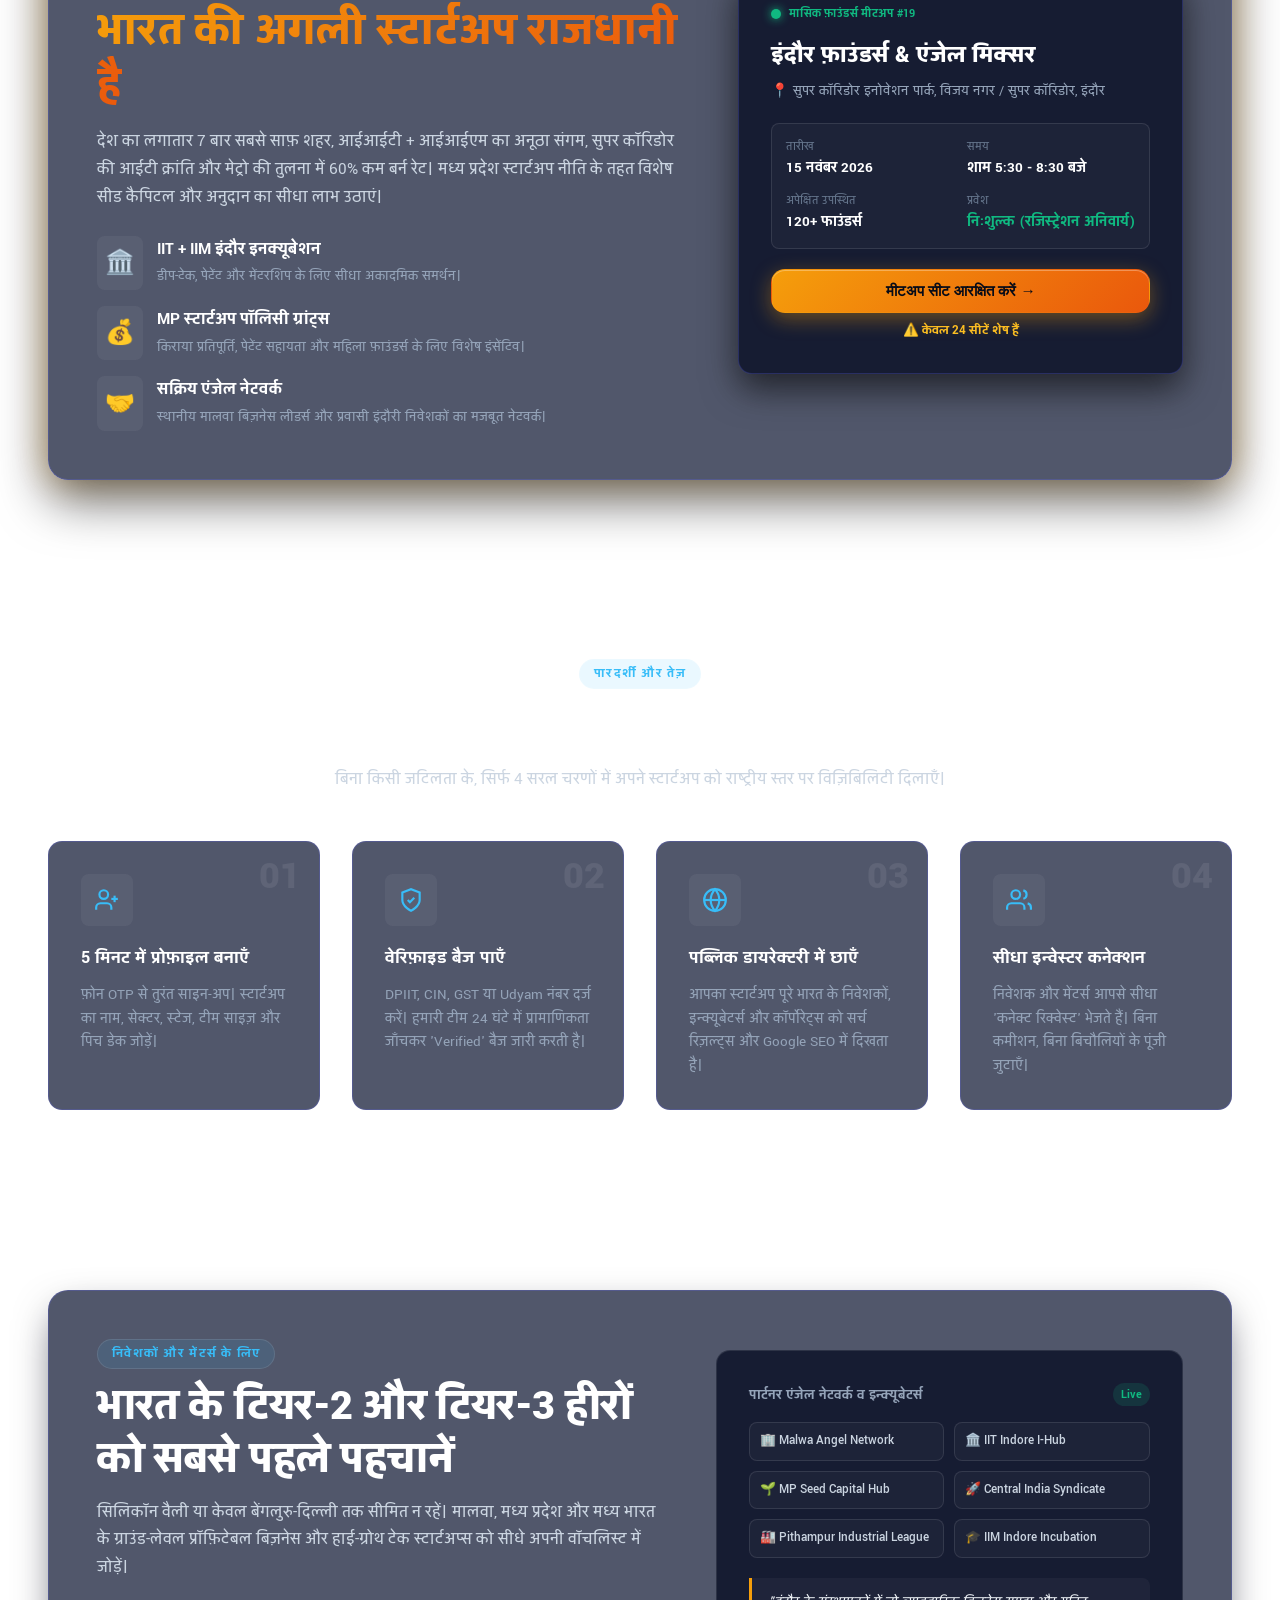
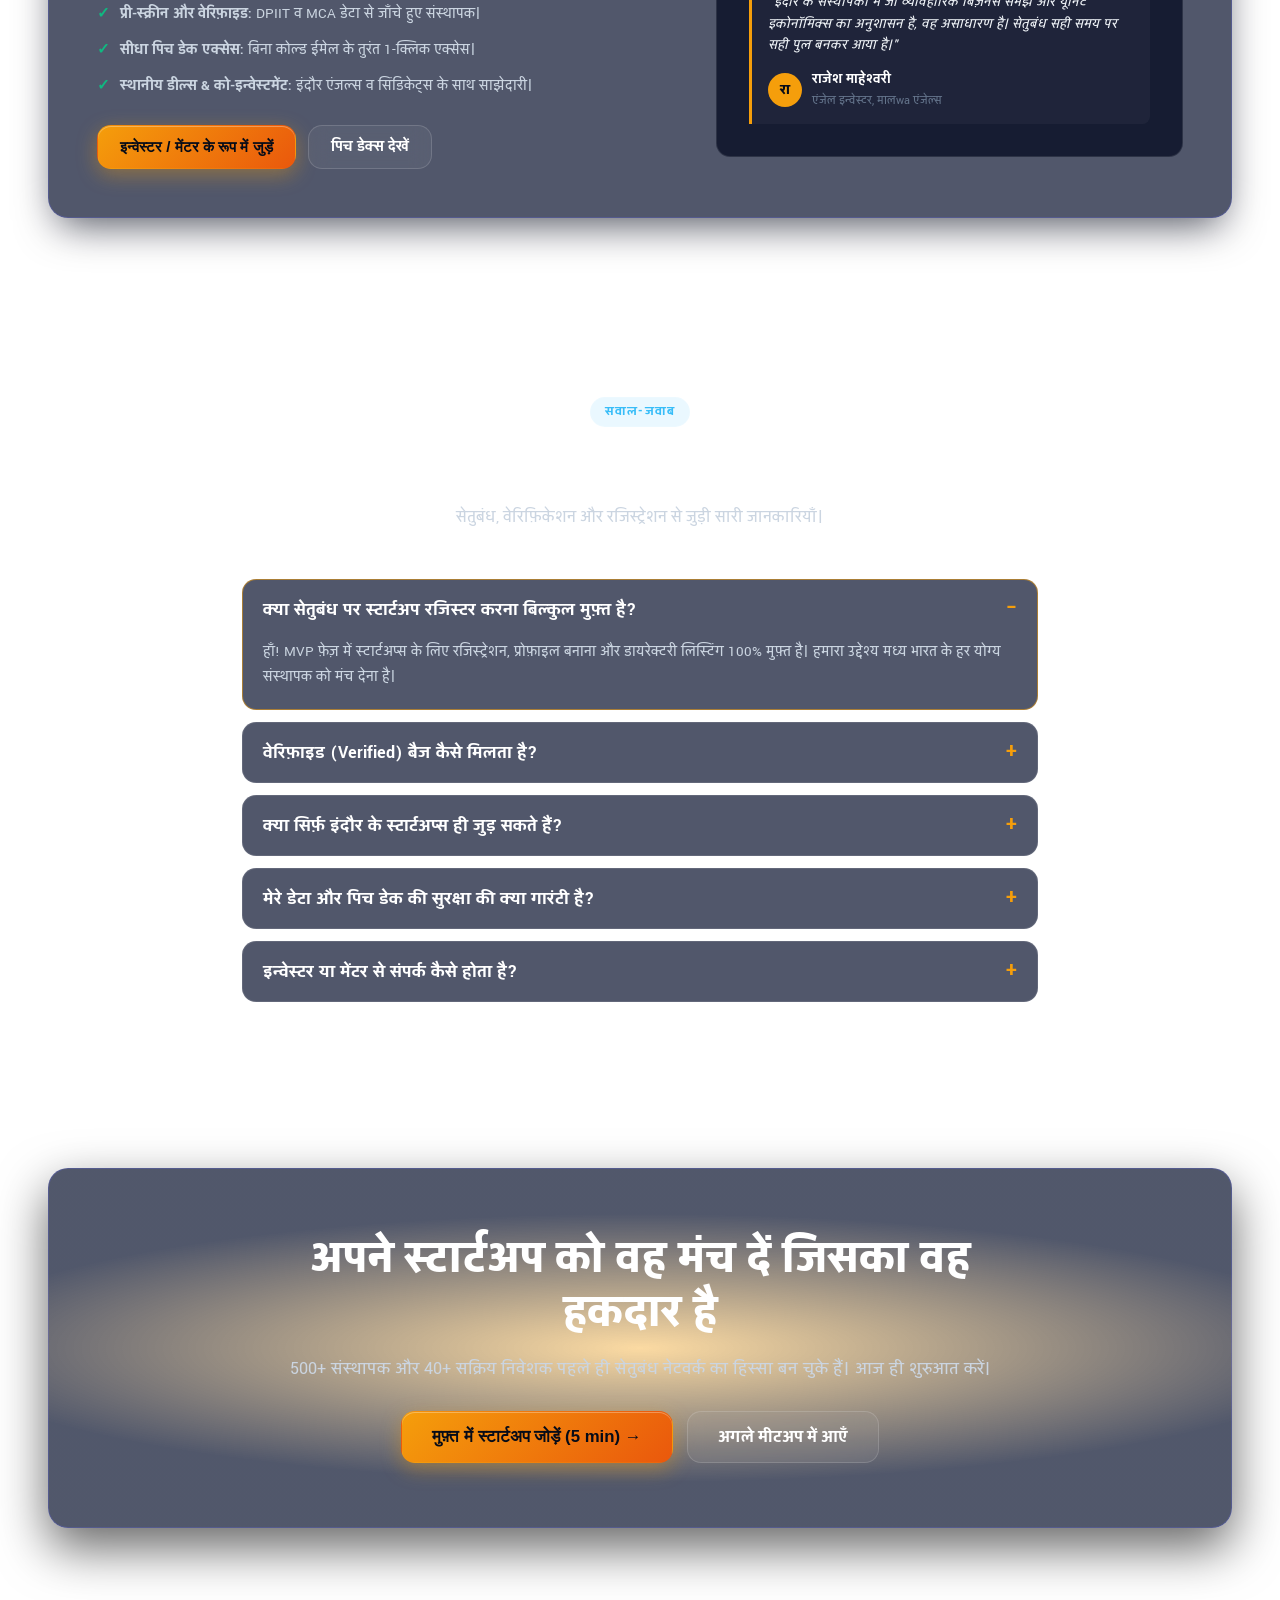
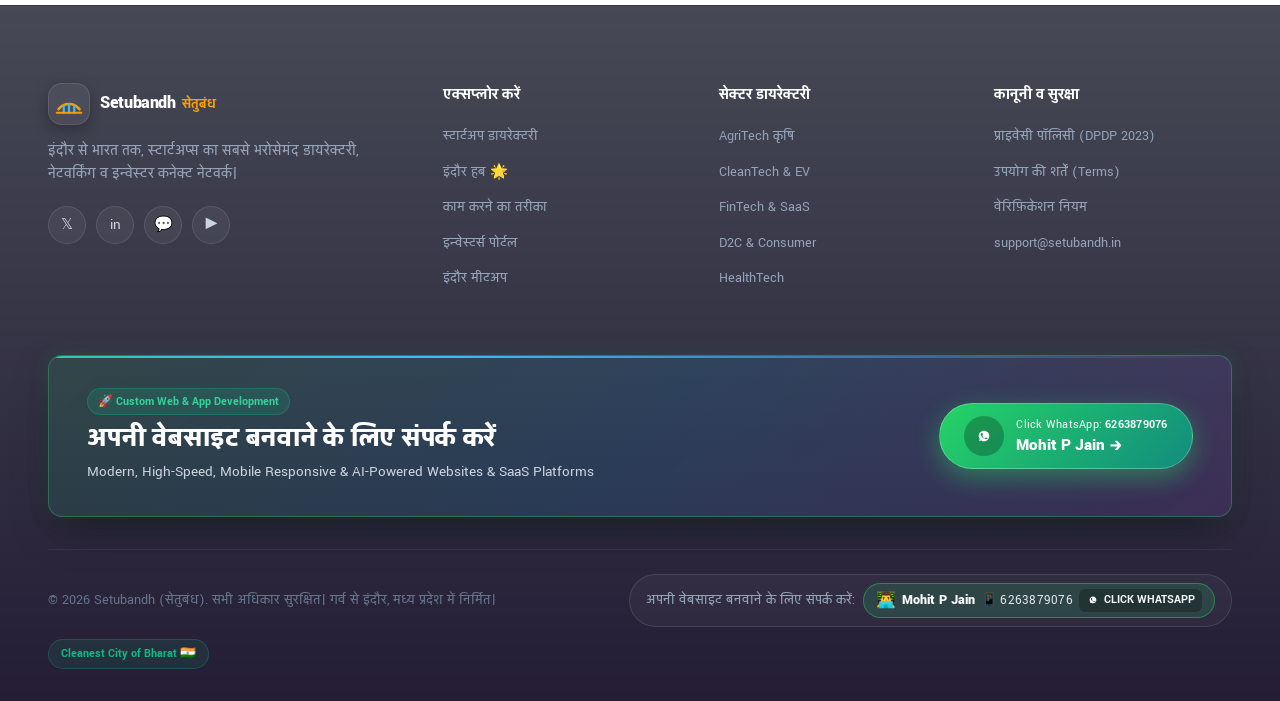
==== commit 0a61c372: "feat: Add prominent Website Development contact CTA with direct WhatsApp 6263879076 Mohit P Jain" ====
--- a/index.html
+++ b/index.html
@@ -18,14 +18,29 @@
   <link rel="stylesheet" href="styles.css">
 </head>
 <body>
-  <!-- Ambient Living Waving Aurora & Plasma Mesh Layers (लहराती लाइटें) -->
-  <div class="aurora-ambient-glow" aria-hidden="true"></div>
-  <div class="aurora-waving-ribbon ribbon-1" aria-hidden="true"></div>
-  <div class="aurora-waving-ribbon ribbon-2" aria-hidden="true"></div>
-  <div class="aurora-spotlight-secondary" aria-hidden="true"></div>
-  <div class="aurora-spotlight-accent" aria-hidden="true"></div>
-  <div class="cyber-grid-mesh" aria-hidden="true"></div>
-  <div class="ambient-interactive-orb" id="cursorAmbientOrb" aria-hidden="true"></div>
+  <!-- ========================================================
+       MASTER LIVING BACKGROUND:
+       - Upar Niche Deep Dark (Top & Bottom Dark Vignette)
+       - Bich Me Laharati Hui Glowing White Light Ribbon & Horizon
+       ======================================================== -->
+  <div class="ambient-waving-light-system" aria-hidden="true">
+    <!-- Top & Bottom Deep Dark Vignettes (ऊपर नीचे डार्क) -->
+    <div class="dark-vignette-top"></div>
+    <div class="dark-vignette-bottom"></div>
+
+    <!-- Center Waving White Light Horizons & Aurora Beams (बीच में लहराती हुई सफ़ेद लाइट) -->
+    <div class="center-white-light-core wave-core-1"></div>
+    <div class="center-white-light-core wave-core-2"></div>
+    <div class="center-white-light-beam"></div>
+    <div class="center-white-ribbon-stream"></div>
+
+    <!-- Multi-Color Ambient Accents (Subtle Underglow) -->
+    <div class="aurora-ambient-glow"></div>
+    <div class="aurora-waving-ribbon ribbon-1"></div>
+    <div class="aurora-waving-ribbon ribbon-2"></div>
+    <div class="cyber-grid-mesh"></div>
+    <div class="ambient-interactive-orb" id="cursorAmbientOrb"></div>
+  </div>
 
   <!-- Announcement Bar -->
   <div class="announcement-banner">
@@ -136,7 +151,23 @@
       </div>
 
       <nav class="mobile-nav-links">
-        <a href="#directory" class="mobile-link" data-i18n="navDirectory">🔍 स्टार्टअप डायरेक्टरी खोजें</a>
+        <div class="drawer-accordion-wrap">
+          <div class="drawer-accordion-header">
+            <a href="#directory" class="mobile-link" data-i18n="navDirectory">🔍 स्टार्टअप डायरेक्टरी</a>
+            <button type="button" class="drawer-chevron-btn" id="drawerCategoryToggle" aria-expanded="false" aria-label="Toggle categories list">
+              <svg class="chevron-icon" viewBox="0 0 20 20" fill="currentColor" width="18" height="18">
+                <path fill-rule="evenodd" d="M5.293 7.293a1 1 0 011.414 0L10 10.586l3.293-3.293a1 1 0 111.414 1.414l-4 4a1 1 0 01-1.414 0l-4-4a1 1 0 010-1.414z" clip-rule="evenodd"/>
+              </svg>
+            </button>
+          </div>
+          <div class="drawer-submenu hidden" id="drawerCategorySubmenu">
+            <a href="#directory" class="drawer-sublink" data-cat="agritech">🌾 AgriTech (कृषि-तकनीक)</a>
+            <a href="#directory" class="drawer-sublink" data-cat="cleantech">⚡ CleanTech & EV</a>
+            <a href="#directory" class="drawer-sublink" data-cat="fintech">💳 FinTech & SaaS</a>
+            <a href="#directory" class="drawer-sublink" data-cat="d2c">🛍️ D2C & Consumer</a>
+            <a href="#directory" class="drawer-sublink" data-cat="healthtech">🩺 HealthTech</a>
+          </div>
+        </div>
         <a href="#rising-star" class="mobile-link">🌟 इस माह का उभरता स्टार्टअप</a>
         <a href="#indore-hub" class="mobile-link" data-i18n="navIndore">🏛️ इंदौर हब व इन्क्यूबेशन</a>
         <a href="#how-it-works" class="mobile-link" data-i18n="navHow">⚡ कैसे काम करता है (3 स्टेप्स)</a>
@@ -145,9 +176,11 @@
       </nav>
 
       <div class="mobile-drawer-actions">
-        <button class="btn btn-primary btn-block register-trigger-btn" data-i18n="btnRegister">🚀 अपना स्टार्टअप जोड़ें (मुफ़्त 5 min)</button>
-        <button class="btn btn-secondary btn-block" id="mobileInvestorBtn" data-i18n="btnInvestorLogin">🔑 इन्वेस्टर / फाउंडर लॉगिन</button>
-        <button class="btn btn-outline btn-block" id="mobileThemeToggleBtn">🎨 थीम बदलें (Switch Theme)</button>
+        <button class="btn btn-primary btn-block register-trigger-btn primary-drawer-cta" data-i18n="btnRegister">🚀 अपना स्टार्टअप जोड़ें (मुफ़्त 5 min)</button>
+        <div class="drawer-secondary-actions-grid">
+          <button class="btn btn-secondary btn-block" id="mobileInvestorBtn" data-i18n="btnInvestorLogin">🔑 लॉगिन</button>
+          <button class="btn btn-outline btn-block" id="mobileThemeToggleBtn">🎨 थीम बदलें</button>
+        </div>
       </div>
     </div>
   </div>
@@ -853,13 +886,35 @@
 
       </div>
 
+      <!-- Prominent Website Development Banner (Mohit P Jain Direct WhatsApp Connect) -->
+      <div class="developer-contact-banner">
+        <div class="dev-banner-left">
+          <span class="dev-banner-badge">🚀 Custom Web & App Development</span>
+          <h3 class="dev-banner-title">अपनी वेबसाइट बनवाने के लिए संपर्क करें</h3>
+          <p class="dev-banner-sub">Modern, High-Speed, Mobile Responsive & AI-Powered Websites & SaaS Platforms</p>
+        </div>
+        <div class="dev-banner-right">
+          <a href="https://wa.me/916263879076?text=Namaste%20Mohit%20ji,%20Mujhe%20apni%20website%20banvani%20hai,%20kripya%20details%20share%20karein." target="_blank" rel="noopener noreferrer" class="dev-wa-cta-btn" title="Click to chat directly with Mohit P Jain on WhatsApp">
+            <span class="dev-wa-icon-glow">
+              <svg viewBox="0 0 24 24" width="22" height="22" fill="currentColor">
+                <path d="M12.031 6.172c-3.181 0-5.767 2.586-5.768 5.766-.001 1.298.38 2.27 1.019 3.287l-.582 2.128 2.182-.573c.978.58 1.911.928 3.145.929 3.178 0 5.767-2.587 5.768-5.766.001-3.187-2.575-5.77-5.764-5.771zm3.392 8.244c-.144.405-.837.774-1.17.824-.299.045-.677.063-1.092-.069-.252-.08-.575-.187-.988-.365-1.739-.751-2.874-2.502-2.961-2.617-.087-.116-.708-.94-.708-1.793s.448-1.273.607-1.446c.159-.173.346-.217.462-.217l.332.007c.106.005.249-.04.39.299.144.347.491 1.2.534 1.288.043.088.072.189.014.305-.058.115-.087.188-.173.289l-.26.304c-.087.086-.177.18-.076.353.101.174.45 1.742 1.487 2.666.273.243.504.398.679.497.234.133.372.115.51-.044.138-.159.593-.693.751-.931.159-.238.318-.198.535-.117.217.081 1.373.647 1.61.765.237.118.395.176.452.274.058.099.058.572-.086.977z"/>
+              </svg>
+            </span>
+            <div class="dev-btn-text">
+              <span class="dev-btn-top">Click WhatsApp: <strong>6263879076</strong></span>
+              <strong class="dev-btn-main">Mohit P Jain &rarr;</strong>
+            </div>
+          </a>
+        </div>
+      </div>
+
       <div class="footer-bottom-bar">
         <p>&copy; 2026 Setubandh (सेतुबंध). सभी अधिकार सुरक्षित। गर्व से इंदौर, मध्य प्रदेश में निर्मित।</p>
         
         <!-- Designer Credit with Direct WhatsApp Connect -->
         <div class="designer-signature-box">
-          <span class="designer-tag-label">Designed & Engineered by</span>
-          <a href="https://wa.me/916263879076?text=Namaste%20Mohit%20ji,%20I%20visited%20Setubandh%20and%20want%20to%20connect!" target="_blank" rel="noopener noreferrer" class="designer-wa-link" title="Click to chat directly on WhatsApp">
+          <span class="designer-tag-label">अपनी वेबसाइट बनवाने के लिए संपर्क करें:</span>
+          <a href="https://wa.me/916263879076?text=Namaste%20Mohit%20ji,%20Mujhe%20apni%20website%20banvani%20hai,%20kripya%20details%20share%20karein." target="_blank" rel="noopener noreferrer" class="designer-wa-link" title="Click to chat with Mohit P Jain on WhatsApp">
             <span class="designer-avatar-sm">👨‍💻</span>
             <strong class="designer-name">Mohit P Jain</strong>
             <span class="designer-phone">📱 6263879076</span>
@@ -867,7 +922,7 @@
               <svg viewBox="0 0 24 24" width="14" height="14" fill="currentColor">
                 <path d="M12.031 6.172c-3.181 0-5.767 2.586-5.768 5.766-.001 1.298.38 2.27 1.019 3.287l-.582 2.128 2.182-.573c.978.58 1.911.928 3.145.929 3.178 0 5.767-2.587 5.768-5.766.001-3.187-2.575-5.77-5.764-5.771zm3.392 8.244c-.144.405-.837.774-1.17.824-.299.045-.677.063-1.092-.069-.252-.08-.575-.187-.988-.365-1.739-.751-2.874-2.502-2.961-2.617-.087-.116-.708-.94-.708-1.793s.448-1.273.607-1.446c.159-.173.346-.217.462-.217l.332.007c.106.005.249-.04.39.299.144.347.491 1.2.534 1.288.043.088.072.189.014.305-.058.115-.087.188-.173.289l-.26.304c-.087.086-.177.18-.076.353.101.174.45 1.742 1.487 2.666.273.243.504.398.679.497.234.133.372.115.51-.044.138-.159.593-.693.751-.931.159-.238.318-.198.535-.117.217.081 1.373.647 1.61.765.237.118.395.176.452.274.058.099.058.572-.086.977z"/>
               </svg>
-              Direct WhatsApp
+              Click WhatsApp
             </span>
           </a>
         </div>
@@ -879,12 +934,12 @@
 
   <!-- Floating Direct WhatsApp Contact Pill -->
   <aside class="floating-designer-bubble" aria-label="Direct Connect with Designer Mohit P Jain">
-    <a href="https://wa.me/916263879076?text=Namaste%20Mohit%20ji,%20I%20am%20on%20Setubandh%20and%20want%20to%20discuss%20a%20project!" target="_blank" rel="noopener noreferrer" class="bubble-link" title="Chat with Mohit P Jain on WhatsApp (6263879076)">
+    <a href="https://wa.me/916263879076?text=Namaste%20Mohit%20ji,%20Mujhe%20apni%20website%20banvani%20hai,%20kripya%20details%20share%20karein." target="_blank" rel="noopener noreferrer" class="bubble-link" title="अपनी वेबसाइट बनवाने के लिए Mohit P Jain से WhatsApp पर संपर्क करें (6263879076)">
       <span class="bubble-pulse"></span>
       <span class="bubble-avatar">👨‍💻</span>
       <div class="bubble-text">
-        <span class="bubble-title">Mohit P Jain</span>
-        <span class="bubble-status">● WhatsApp 6263879076</span>
+        <span class="bubble-title">वेबसाइट बनवाएं • Mohit P Jain</span>
+        <span class="bubble-status">● WhatsApp: 6263879076 ↗</span>
       </div>
       <span class="bubble-wa-icon">
         <svg viewBox="0 0 24 24" width="20" height="20" fill="#25D366">
--- a/styles.css
+++ b/styles.css
@@ -184,10 +184,12 @@
   scroll-behavior: smooth;
   text-rendering: optimizeLegibility;
   -webkit-font-smoothing: antialiased;
-  background: var(--canvas-multi-grad);
+  background: 
+    linear-gradient(to bottom, #020617 0%, rgba(2, 6, 23, 0.5) 25%, rgba(2, 6, 23, 0.15) 50%, rgba(2, 6, 23, 0.5) 75%, #020617 100%),
+    var(--canvas-multi-grad);
   background-attachment: fixed;
-  background-size: 140% 140%;
-  animation: multiColorMeshShift 26s ease-in-out infinite alternate;
+  background-size: 100% 100%, 140% 140%;
+  animation: multiColorMeshShift 6s ease-in-out infinite alternate;
   color: var(--text-main);
   font-family: var(--font-sans);
   line-height: 1.6;
@@ -211,58 +213,272 @@
   display: block;
 }
 
+/* Rule 12: Minimum 16px font-size to prevent iOS Safari auto-zoom bug on mobile */
+input, select, textarea {
+  font-size: 16px;
+  box-sizing: border-box;
+}
+
 /* ==========================================================================
-   2. Living Waving Lights (लहराती लाइटें & Dynamic Ambient Ribbons)
+   2. Master Waving Light System (ऊपर-नीचे डार्क, बीच में लहराती हुई सफ़ेद लाइट)
    ========================================================================== */
+
+/* Background Fixed Stage Container */
+.ambient-waving-light-system {
+  position: fixed;
+  inset: 0;
+  width: 100vw;
+  height: 100vh;
+  pointer-events: none;
+  z-index: 0;
+  overflow: hidden;
+}
+
+/* 1. UPAR NICHE DARK (Top & Bottom Deep Dark Vignettes) */
+.dark-vignette-top {
+  position: absolute;
+  top: 0;
+  left: 0;
+  width: 100%;
+  height: clamp(200px, 34vh, 420px);
+  background: linear-gradient(
+    to bottom,
+    #020617 0%,
+    #020617 25%,
+    rgba(2, 6, 23, 0.92) 55%,
+    rgba(2, 6, 23, 0.45) 80%,
+    transparent 100%
+  );
+  z-index: 4;
+  pointer-events: none;
+}
+
+.dark-vignette-bottom {
+  position: absolute;
+  bottom: 0;
+  left: 0;
+  width: 100%;
+  height: clamp(200px, 34vh, 420px);
+  background: linear-gradient(
+    to top,
+    #020617 0%,
+    #020617 25%,
+    rgba(2, 6, 23, 0.92) 55%,
+    rgba(2, 6, 23, 0.45) 80%,
+    transparent 100%
+  );
+  z-index: 4;
+  pointer-events: none;
+}
+
+/* 2. BICH ME LAHARATI HUI WHITE LIGHT (Center Waving White Light Core & Beam) */
+.center-white-light-core {
+  position: absolute;
+  left: 50%;
+  transform: translate3d(-50%, -50%, 0);
+  pointer-events: none;
+  will-change: transform, border-radius, opacity;
+  z-index: 2;
+  backface-visibility: hidden;
+}
+
+/* Wave Core 1: Radiant White-Hot Plasma Center (Ultra Fast & Smooth) */
+.wave-core-1 {
+  top: 48%;
+  width: min(94vw, 1300px);
+  height: clamp(240px, 35vh, 420px);
+  background: radial-gradient(
+    ellipse 60% 50% at center,
+    rgba(255, 255, 255, 1) 0%,
+    rgba(255, 255, 255, 0.88) 18%,
+    rgba(240, 249, 255, 0.58) 38%,
+    rgba(224, 242, 254, 0.28) 60%,
+    transparent 78%
+  );
+  filter: blur(28px);
+  border-radius: 45% 55% 65% 35% / 40% 50% 60% 50%;
+  animation: centerWhiteWave1 2.2s cubic-bezier(0.45, 0.05, 0.55, 0.95) infinite alternate;
+}
+
+/* Wave Core 2: Asynchronous Waving Ambient Halo (Ultra Fast & Smooth) */
+.wave-core-2 {
+  top: 52%;
+  width: min(88vw, 1100px);
+  height: clamp(200px, 30vh, 360px);
+  background: radial-gradient(
+    ellipse 65% 45% at center,
+    rgba(255, 255, 255, 0.95) 0%,
+    rgba(255, 255, 255, 0.7) 25%,
+    rgba(248, 250, 252, 0.45) 48%,
+    rgba(224, 242, 254, 0.2) 70%,
+    transparent 85%
+  );
+  filter: blur(24px);
+  border-radius: 55% 45% 35% 65% / 50% 60% 40% 50%;
+  animation: centerWhiteWave2 2.8s cubic-bezier(0.45, 0.05, 0.55, 0.95) infinite alternate;
+}
+
+/* Horizontal White Laser Beam Horizon (Fast Pulse) */
+.center-white-light-beam {
+  position: absolute;
+  top: 50%;
+  left: -20%;
+  width: 140%;
+  height: clamp(90px, 16vh, 180px);
+  background: radial-gradient(
+    ellipse 55% 40% at 50% 50%,
+    rgba(255, 255, 255, 1) 0%,
+    rgba(255, 255, 255, 0.9) 15%,
+    rgba(240, 249, 255, 0.5) 40%,
+    rgba(192, 132, 252, 0.18) 65%,
+    transparent 80%
+  );
+  filter: blur(20px);
+  z-index: 2;
+  will-change: transform, opacity;
+  animation: centerBeamWave 1.6s cubic-bezier(0.4, 0, 0.2, 1) infinite alternate;
+}
+
+/* Undulating Sinusoidal White Ribbon Stream (Fast Liquid Motion) */
+.center-white-ribbon-stream {
+  position: absolute;
+  top: 50%;
+  left: -25%;
+  width: 150%;
+  height: clamp(60px, 10vh, 120px);
+  background: linear-gradient(
+    90deg,
+    transparent 0%,
+    rgba(255, 255, 255, 0.08) 12%,
+    rgba(255, 255, 255, 0.85) 38%,
+    rgba(255, 255, 255, 1) 50%,
+    rgba(255, 255, 255, 0.85) 62%,
+    rgba(255, 255, 255, 0.08) 88%,
+    transparent 100%
+  );
+  filter: blur(14px);
+  z-index: 3;
+  will-change: transform, opacity;
+  animation: ribbonStreamWave 1.4s cubic-bezier(0.4, 0, 0.2, 1) infinite alternate;
+}
+
+/* ==========================================================================
+   WAVING UP & DOWN ANIMATION KEYFRAMES (ULTRA FAST & SMOOTH 60FPS)
+   ========================================================================== */
+@keyframes centerWhiteWave1 {
+  0% {
+    transform: translate3d(-50%, -70px, 0) scale(0.95) rotate(-3.5deg);
+    border-radius: 45% 55% 65% 35% / 40% 50% 60% 50%;
+    opacity: 0.82;
+  }
+  50% {
+    transform: translate3d(-48%, 60px, 0) scale(1.18) rotate(2.8deg);
+    border-radius: 60% 40% 30% 70% / 50% 60% 40% 50%;
+    opacity: 1;
+  }
+  100% {
+    transform: translate3d(-52%, -40px, 0) scale(0.98) rotate(-1.5deg);
+    border-radius: 40% 60% 55% 45% / 55% 45% 55% 45%;
+    opacity: 0.88;
+  }
+}
+
+@keyframes centerWhiteWave2 {
+  0% {
+    transform: translate3d(-50%, 65px, 0) scale(0.94) rotate(2.5deg);
+    border-radius: 55% 45% 35% 65% / 50% 60% 40% 50%;
+    opacity: 0.78;
+  }
+  50% {
+    transform: translate3d(-52%, -65px, 0) scale(1.22) rotate(-3deg);
+    border-radius: 35% 65% 60% 40% / 60% 40% 50% 50%;
+    opacity: 1;
+  }
+  100% {
+    transform: translate3d(-48%, 40px, 0) scale(1.06) rotate(1deg);
+    border-radius: 50% 50% 40% 60% / 40% 60% 50% 50%;
+    opacity: 0.85;
+  }
+}
+
+@keyframes centerBeamWave {
+  0% {
+    transform: translate3d(0, -50px, 0) scaleY(0.85);
+    opacity: 0.8;
+  }
+  50% {
+    transform: translate3d(0, 50px, 0) scaleY(1.5);
+    opacity: 1;
+  }
+  100% {
+    transform: translate3d(0, -25px, 0) scaleY(0.95);
+    opacity: 0.85;
+  }
+}
+
+@keyframes ribbonStreamWave {
+  0% {
+    transform: translate3d(-4%, -50%, 0) rotate(-4deg) scaleY(0.9);
+    opacity: 0.8;
+  }
+  50% {
+    transform: translate3d(4%, -15%, 0) rotate(3.5deg) scaleY(1.65);
+    opacity: 1;
+  }
+  100% {
+    transform: translate3d(-2%, -75%, 0) rotate(-2.5deg) scaleY(0.95);
+    opacity: 0.85;
+  }
+}
 
 @keyframes auroraWave {
   0%, 100% {
-    transform: translate(-50%, 0) scale(1) rotate(0deg);
-    opacity: 0.6;
+    transform: translate3d(-50%, 0, 0) scale(1) rotate(0deg);
+    opacity: 0.5;
   }
   50% {
-    transform: translate(-48%, -30px) scale(1.15) rotate(4deg);
-    opacity: 0.85;
+    transform: translate3d(-48%, -35px, 0) scale(1.15) rotate(4deg);
+    opacity: 0.8;
   }
 }
 
 @keyframes ribbonFloat1 {
   0% {
-    transform: translate(0, 0) rotate(0deg) scale(1);
+    transform: translate3d(0, 0, 0) rotate(0deg) scale(1);
     border-radius: 42% 58% 70% 30% / 45% 45% 55% 55%;
   }
   33% {
-    transform: translate(40px, -50px) rotate(8deg) scale(1.12);
+    transform: translate3d(40px, -50px, 0) rotate(8deg) scale(1.12);
     border-radius: 60% 40% 35% 65% / 50% 60% 40% 50%;
   }
   66% {
-    transform: translate(-30px, 30px) rotate(-6deg) scale(0.95);
+    transform: translate3d(-30px, 30px, 0) rotate(-6deg) scale(0.95);
     border-radius: 35% 65% 60% 40% / 60% 40% 50% 50%;
   }
   100% {
-    transform: translate(0, 0) rotate(0deg) scale(1);
+    transform: translate3d(0, 0, 0) rotate(0deg) scale(1);
     border-radius: 42% 58% 70% 30% / 45% 45% 55% 55%;
   }
 }
 
 @keyframes ribbonFloat2 {
   0% {
-    transform: translate(0, 0) rotate(0deg) scale(1);
+    transform: translate3d(0, 0, 0) rotate(0deg) scale(1);
     border-radius: 50% 50% 40% 60% / 40% 60% 50% 50%;
   }
   50% {
-    transform: translate(-50px, -35px) rotate(-10deg) scale(1.18);
+    transform: translate3d(-50px, -35px, 0) rotate(-10deg) scale(1.18);
     border-radius: 70% 30% 60% 40% / 55% 45% 55% 45%;
   }
   100% {
-    transform: translate(0, 0) rotate(0deg) scale(1);
+    transform: translate3d(0, 0, 0) rotate(0deg) scale(1);
     border-radius: 50% 50% 40% 60% / 40% 60% 50% 50%;
   }
 }
 
 @keyframes pulseGlow {
-  0%, 100% { transform: scale(1); opacity: 0.45; }
-  50% { transform: scale(1.1); opacity: 0.8; }
+  0%, 100% { transform: scale3d(1, 1, 1); opacity: 0.4; }
+  50% { transform: scale3d(1.12, 1.12, 1); opacity: 0.75; }
 }
 
 /* Waving Aurora Layers */
@@ -270,23 +486,25 @@
   position: absolute;
   top: -120px;
   left: 50%;
-  transform: translateX(-50%);
+  transform: translate3d(-50%, 0, 0);
   width: min(100vw, 1150px);
   height: 600px;
   background: var(--aurora-wave-1);
-  filter: blur(95px);
+  filter: blur(35px);
   pointer-events: none;
   z-index: 0;
-  animation: auroraWave 12s ease-in-out infinite;
+  will-change: transform, opacity;
+  animation: auroraWave 3s ease-in-out infinite;
   transition: background 0.5s ease;
 }
 
 .aurora-waving-ribbon {
   position: absolute;
   pointer-events: none;
-  filter: blur(85px);
-  opacity: 0.65;
+  filter: blur(30px);
+  opacity: 0.7;
   z-index: 0;
+  will-change: transform;
   transition: background 0.5s ease;
 }
 
@@ -296,7 +514,7 @@
   width: min(90vw, 650px);
   height: 480px;
   background: var(--ribbon-grad-1);
-  animation: ribbonFloat1 16s ease-in-out infinite;
+  animation: ribbonFloat1 3.2s ease-in-out infinite;
 }
 
 .ribbon-2 {
@@ -305,28 +523,29 @@
   width: min(85vw, 600px);
   height: 450px;
   background: var(--ribbon-grad-2);
-  animation: ribbonFloat2 20s ease-in-out infinite;
+  animation: ribbonFloat2 3.8s ease-in-out infinite;
 }
 
 .aurora-spotlight-secondary {
   position: absolute;
   top: 1300px;
   left: 5%;
-  width: 500px;
-  height: 500px;
+  width: min(500px, 90vw);
+  height: min(500px, 90vw);
   background: var(--ribbon-grad-1);
-  filter: blur(110px);
+  filter: blur(35px);
   pointer-events: none;
   z-index: 0;
-  animation: pulseGlow 10s ease-in-out infinite;
+  will-change: transform, opacity;
+  animation: pulseGlow 2.4s ease-in-out infinite;
 }
 
 .aurora-spotlight-accent {
   position: absolute;
   top: 2200px;
   right: 5%;
-  width: 550px;
-  height: 550px;
+  width: min(550px, 90vw);
+  height: min(550px, 90vw);
   background: var(--ribbon-grad-2);
   filter: blur(120px);
   pointer-events: none;
@@ -418,9 +637,28 @@
   background: rgba(6, 11, 24, 0.88);
   backdrop-filter: blur(20px);
   -webkit-backdrop-filter: blur(20px);
-  border-bottom: 1px solid var(--border-subtle);
+  border-bottom: none; /* Rule 30: Zero Dark Border Artifact */
   z-index: 50;
   transition: background 0.4s ease;
+}
+
+/* Rule 30: Laser Shimmer & Glowing Navbar Integration */
+.site-header::after {
+  content: '';
+  position: absolute;
+  bottom: 0;
+  left: 0;
+  right: 0;
+  height: 1.5px;
+  background: linear-gradient(90deg, transparent 0%, var(--accent-primary) 25%, var(--accent-secondary) 75%, transparent 100%);
+  background-size: 200% 100%;
+  animation: laserShimmer 2s ease-in-out infinite alternate;
+  pointer-events: none;
+}
+
+@keyframes laserShimmer {
+  0% { background-position: 0% 50%; opacity: 0.6; }
+  100% { background-position: 100% 50%; opacity: 1; filter: drop-shadow(0 0 6px var(--accent-glow-primary)); }
 }
 
 [data-theme="amber"] .site-header {
@@ -787,6 +1025,89 @@
   display: flex;
   flex-direction: column;
   gap: 12px;
+}
+
+/* Rule 29: Mobile Drawer Accordion & Nested Submenu Architecture */
+.drawer-accordion-wrap {
+  display: flex;
+  flex-direction: column;
+}
+
+.drawer-accordion-header {
+  display: flex;
+  align-items: center;
+  justify-content: space-between;
+  background: rgba(255, 255, 255, 0.03);
+  border-radius: var(--radius-sm);
+  transition: background var(--transition-fast);
+}
+
+.drawer-accordion-header:hover {
+  background: rgba(255, 255, 255, 0.06);
+}
+
+.drawer-accordion-header .mobile-link {
+  flex: 1;
+  background: transparent;
+  padding: 12px 14px;
+}
+
+.drawer-chevron-btn {
+  background: transparent;
+  border: none;
+  color: var(--accent-primary-light);
+  min-width: 44px;
+  min-height: 44px;
+  display: flex;
+  align-items: center;
+  justify-content: center;
+  cursor: pointer;
+  transition: transform 0.3s cubic-bezier(0.34, 1.56, 0.64, 1);
+}
+
+.drawer-chevron-btn.open svg {
+  transform: rotate(180deg);
+}
+
+.drawer-submenu {
+  display: flex;
+  flex-direction: column;
+  gap: 6px;
+  padding: 8px 0 8px 14px;
+  margin-left: 12px;
+  border-left: 2px solid rgba(245, 158, 11, 0.45);
+}
+
+.drawer-sublink {
+  color: var(--text-sub);
+  text-decoration: none;
+  font-size: 0.92rem;
+  font-weight: 500;
+  padding: 8px 10px;
+  border-radius: var(--radius-sm);
+  cursor: pointer;
+  transition: all var(--transition-fast);
+}
+
+.drawer-sublink:hover {
+  color: #fff;
+  background: rgba(245, 158, 11, 0.15);
+  transform: translateX(4px);
+}
+
+/* Symmetrical Grid for Mobile Secondary Drawer Actions (Rule 29) */
+.drawer-secondary-actions-grid {
+  display: grid;
+  grid-template-columns: 1fr 1fr;
+  gap: 8px;
+  width: 100%;
+}
+
+.drawer-secondary-actions-grid .btn {
+  font-size: 0.85rem;
+  padding: 10px 8px;
+  justify-content: center;
+  min-height: 44px;
 }
 
 /* ==========================================================================
@@ -1239,86 +1560,129 @@
 .startup-identity {
   display: flex;
   align-items: center;
-  gap: 12px;
+  gap: 10px;
+  min-width: 0;
+  flex: 1;
+}
+
+.startup-name-col {
+  display: flex;
+  flex-direction: column;
+  min-width: 0;
+  gap: 2px;
+}
+
+.startup-sub-row {
+  display: flex;
+  align-items: center;
+  gap: 6px;
+  flex-wrap: wrap;
+}
+
+.startup-rating-badge {
+  display: inline-flex;
+  align-items: center;
+  font-size: 0.72rem;
+  font-weight: 800;
+  color: #fbbf24;
+  background: rgba(245, 158, 11, 0.14);
+  border: 1px solid rgba(245, 158, 11, 0.35);
+  padding: 1px 5px;
+  border-radius: var(--radius-sm);
+  line-height: 1.2;
 }
 
 .startup-logo-box {
-  width: 48px;
-  height: 48px;
+  width: 44px;
+  height: 44px;
   border-radius: var(--radius-sm);
   background: rgba(255, 255, 255, 0.06);
   display: flex;
   align-items: center;
   justify-content: center;
-  font-size: 1.5rem;
+  font-size: 1.4rem;
   border: 1px solid var(--border-subtle);
   flex-shrink: 0;
   transition: transform var(--transition-spring);
 }
 
 .startup-card:hover .startup-logo-box {
-  transform: scale(1.1) rotate(4deg);
+  transform: scale(1.08) rotate(3deg);
 }
 
 .startup-name {
-  font-size: 1.15rem;
+  font-size: 1.05rem;
   font-weight: 700;
   color: #fff;
-  line-height: 1.2;
+  line-height: 1.25;
+  white-space: nowrap;
+  overflow: hidden;
+  text-overflow: ellipsis;
+  cursor: pointer;
 }
 
 .startup-city {
-  font-size: 0.8rem;
+  font-size: 0.78rem;
   color: var(--text-muted);
   display: flex;
   align-items: center;
-  gap: 4px;
+  gap: 3px;
+  white-space: nowrap;
 }
 
 .verified-badge {
   display: inline-flex;
   align-items: center;
   gap: 4px;
-  font-size: 0.72rem;
+  font-size: 0.7rem;
   font-weight: 700;
   color: var(--accent-emerald);
   background: rgba(16, 185, 129, 0.12);
   border: 1px solid var(--accent-emerald-glow);
-  padding: 3px 8px;
+  padding: 2px 7px;
   border-radius: var(--radius-pill);
   flex-shrink: 0;
 }
 
 .verified-icon {
-  width: 14px;
-  height: 14px;
+  width: 13px;
+  height: 13px;
 }
 
 .startup-tagline {
-  font-size: 0.92rem;
+  font-size: 0.88rem;
   color: var(--text-sub);
-  line-height: 1.5;
-  margin-bottom: 16px;
+  line-height: 1.45;
+  margin-bottom: 12px;
+  display: -webkit-box;
+  -webkit-line-clamp: 2;
+  -webkit-box-orient: vertical;
+  overflow: hidden;
 }
 
 .startup-meta-strip {
   display: flex;
   align-items: center;
-  gap: 8px;
+  gap: 6px;
   flex-wrap: wrap;
-  margin-bottom: 16px;
-  padding-top: 10px;
+  margin-bottom: 14px;
+  padding-top: 8px;
   border-top: 1px dashed rgba(255, 255, 255, 0.08);
 }
 
 .meta-chip {
-  font-size: 0.75rem;
+  font-size: 0.72rem;
   font-weight: 600;
-  padding: 4px 10px;
+  padding: 3px 8px;
   border-radius: var(--radius-sm);
-  background: rgba(255, 255, 255, 0.04);
+  background: rgba(255, 255, 255, 0.05);
   color: var(--text-sub);
   border: 1px solid var(--border-subtle);
+  line-height: 1.2;
+}
+
+.meta-chip.sector {
+  color: var(--accent-primary-light);
 }
 
 .meta-chip.stage {
@@ -1326,14 +1690,31 @@
 }
 
 .meta-chip.funding {
-  color: var(--accent-primary-light);
+  color: #34d399;
+  background: rgba(16, 185, 129, 0.08);
+  border-color: rgba(16, 185, 129, 0.25);
+}
+
+.meta-chip.traction {
+  color: #fbbf24;
+  background: rgba(245, 158, 11, 0.08);
+  border-color: rgba(245, 158, 11, 0.25);
 }
 
 .card-action-row {
   display: flex;
   align-items: center;
-  gap: 10px;
+  gap: 8px;
   margin-top: auto;
+  width: 100%;
+}
+
+.btn-card-view {
+  flex: 1.2;
+  padding: 8px 12px;
+  font-size: 0.82rem;
+  justify-content: center;
+  border-radius: var(--radius-sm);
 }
 
 .btn-card-connect {
@@ -1341,9 +1722,10 @@
   background: rgba(255, 255, 255, 0.06);
   border: 1px solid var(--border-card);
   color: #fff;
-  font-size: 0.88rem;
-  padding: 8px 12px;
+  font-size: 0.82rem;
+  padding: 8px 10px;
   border-radius: var(--radius-sm);
+  justify-content: center;
 }
 
 .btn-card-connect:hover {
@@ -1358,8 +1740,8 @@
   background: rgba(255, 255, 255, 0.05);
   border: 1px solid var(--border-subtle);
   color: var(--text-sub);
-  font-size: 0.85rem;
-  padding: 8px 12px;
+  font-size: 0.82rem;
+  padding: 8px 10px;
   border-radius: var(--radius-sm);
 }
 
@@ -2359,13 +2741,14 @@
     display: none;
   }
 
-  /* Nav Actions - Perfectly Sized on Mobile */
+  /* Nav Actions - Perfectly Sized on Mobile (Amazon Style Clean Actions) */
   .nav-actions {
-    gap: 6px;
-  }
-
-  .nav-actions .btn-secondary {
-    display: none;
+    gap: 8px;
+  }
+
+  .nav-actions .btn-secondary,
+  .nav-actions .register-trigger-btn {
+    display: none; /* Moved to prominent Hero CTA, Mobile Drawer & Sticky Bottom Nav */
   }
 
   .theme-title {
@@ -2380,13 +2763,6 @@
   .lang-pill-btn {
     padding: 6px 10px;
     min-height: 38px;
-  }
-
-  .nav-actions .register-trigger-btn {
-    padding: 6px 10px;
-    font-size: 0.78rem;
-    min-height: 38px;
-    letter-spacing: -0.01em;
   }
 
   /* 1-Line Infinite Marquee Ticker on Mobile */
@@ -2465,49 +2841,194 @@
     width: 100%;
   }
 
-  /* Startup Cards & Blocks on Mobile */
+  /* Startup Cards & Blocks on Mobile - Amazon-Style High Density 2-Column Auto-Fit */
   .startup-grid {
-    grid-template-columns: 1fr;
-    gap: 14px;
+    grid-template-columns: repeat(2, minmax(0, 1fr));
+    gap: 10px;
+    margin-top: 14px;
   }
 
   .startup-card {
-    padding: 16px 14px;
+    padding: 10px 8px;
     border-radius: var(--radius-sm);
+    display: flex;
+    flex-direction: column;
+    justify-content: space-between;
+    min-height: 220px;
+  }
+
+  .card-top-row {
+    flex-direction: column;
+    align-items: flex-start;
+    gap: 6px;
+    margin-bottom: 6px;
+  }
+
+  .startup-identity {
+    gap: 8px;
+    width: 100%;
+  }
+
+  .startup-logo-box {
+    width: 34px;
+    height: 34px;
+    font-size: 1.15rem;
+    border-radius: 6px;
   }
 
   .startup-name {
-    font-size: 1.05rem;
+    font-size: 0.88rem;
+    line-height: 1.2;
+    white-space: nowrap;
+    overflow: hidden;
+    text-overflow: ellipsis;
+  }
+
+  .startup-city {
+    font-size: 0.7rem;
+    gap: 2px;
+  }
+
+  .startup-rating-badge {
+    font-size: 0.65rem;
+    padding: 1px 4px;
+  }
+
+  .verified-badge {
+    font-size: 0.64rem;
+    padding: 1px 5px;
+    gap: 3px;
+    align-self: flex-start;
+  }
+
+  .verified-icon {
+    width: 11px;
+    height: 11px;
   }
 
   .startup-tagline {
-    font-size: 0.88rem;
-    margin-bottom: 12px;
-  }
-
-  /* Card Action Buttons Stack Cleanly & Auto-Fit */
+    font-size: 0.74rem;
+    line-height: 1.35;
+    margin-bottom: 6px;
+    display: -webkit-box;
+    -webkit-line-clamp: 2;
+    -webkit-box-orient: vertical;
+    overflow: hidden;
+    color: var(--text-sub);
+  }
+
+  .startup-meta-strip {
+    display: flex;
+    flex-wrap: wrap;
+    gap: 4px;
+    margin-bottom: 8px;
+    padding-top: 6px;
+    border-top: 1px dashed rgba(255, 255, 255, 0.08);
+  }
+
+  .meta-chip {
+    font-size: 0.65rem;
+    padding: 2px 6px;
+    border-radius: 4px;
+    line-height: 1.1;
+  }
+
+  /* Card Action Buttons - Compact Horizontal Row */
   .card-action-row {
-    flex-direction: column;
+    display: flex;
+    flex-direction: row;
     width: 100%;
-    gap: 8px;
-  }
-
+    gap: 4px;
+    margin-top: auto;
+  }
+
+  .btn-card-view,
   .btn-card-connect,
   .btn-deck-sm {
-    width: 100%;
-    min-height: 44px;
-    font-size: 0.88rem;
+    width: auto;
+    min-height: 32px;
+    height: 32px;
+    font-size: 0.72rem;
+    font-weight: 700;
+    padding: 4px 6px;
     justify-content: center;
+    border-radius: 6px;
+  }
+
+  .btn-card-view {
+    flex: 1.3;
+  }
+
+  .btn-card-connect {
+    flex: 1;
+  }
+
+  /* How It Works Steps - Tight, Compact 2x2 or 1-col on Mobile */
+  .steps-grid {
+    grid-template-columns: repeat(auto-fit, minmax(min(100%, 200px), 1fr));
+    gap: 10px;
+  }
+
+  .step-card {
+    padding: 12px 10px;
+    border-radius: var(--radius-sm);
+  }
+
+  .step-number {
+    font-size: 1.6rem;
+    top: 8px;
+    right: 10px;
+  }
+
+  .step-icon-wrap {
+    width: 38px;
+    height: 38px;
+    margin-bottom: 8px;
+    font-size: 1.1rem;
+  }
+
+  .step-card h3 {
+    font-size: 0.95rem;
+    margin-bottom: 4px;
+  }
+
+  .step-card p {
+    font-size: 0.8rem;
+    line-height: 1.35;
   }
 
   /* Emerging / Rising Startup Spotlight on Mobile */
   .emerging-content-grid {
     grid-template-columns: 1fr;
-    gap: 1rem;
+    gap: 0.8rem;
+  }
+
+  .emerging-card-inner {
+    padding: 12px 10px;
+  }
+
+  .emerging-description {
+    font-size: 0.84rem;
+    line-height: 1.4;
+    margin-bottom: 8px;
   }
 
   .emerging-metrics-strip {
-    grid-template-columns: 1fr 1fr;
+    grid-template-columns: repeat(4, 1fr);
+    gap: 4px;
+    padding: 8px 6px;
+  }
+
+  .em-val {
+    font-size: 0.95rem;
+  }
+
+  .em-lbl {
+    font-size: 0.65rem;
+  }
+
+  .emerging-founder-card {
+    padding: 10px 8px;
     gap: 8px;
   }
 
@@ -2517,7 +3038,8 @@
 
   .emerging-btns-row .btn {
     width: 100%;
-    min-height: 44px;
+    min-height: 38px;
+    font-size: 0.84rem;
   }
 
   /* Indore Banner Card */
@@ -2610,12 +3132,7 @@
   }
 
   .nav-actions {
-    gap: 4px;
-  }
-
-  .nav-actions .register-trigger-btn {
-    padding: 5px 8px;
-    font-size: 0.74rem;
+    gap: 6px;
   }
 
   .logo-mark {
@@ -2632,18 +3149,46 @@
   }
 }
 
-/* Extra Small Phones (< 360px: iPhone SE / 320px) */
-@media (max-width: 360px) {
+/* Mobile Phone Single Column Reflow (< 540px) per Rule 6 & Rule 8 */
+@media (max-width: 540px) {
+  .startup-grid {
+    grid-template-columns: 1fr;
+    gap: 12px;
+  }
+
+  .startup-card {
+    padding: 14px 12px;
+    min-height: auto;
+  }
+
+  .card-top-row {
+    flex-direction: row;
+    align-items: center;
+    justify-content: space-between;
+  }
+
+  .card-action-btns {
+    flex-direction: row;
+    gap: 8px;
+    width: 100%;
+  }
+
+  .btn-card-view,
+  .btn-card-connect {
+    min-height: 44px; /* Rule 8: 44px minimum touch target */
+    font-size: 0.84rem;
+    padding: 10px 12px;
+  }
+}
+
+/* Extra Small Phones (< 350px: iPhone SE 320px) */
+@media (max-width: 350px) {
   .header-container {
     padding-inline: 6px;
   }
 
   .brand-name {
     font-size: 0.88rem;
-  }
-
-  .nav-actions .register-trigger-btn {
-    display: none; /* Accessible in the mobile hamburger drawer menu */
   }
 
   .stats-marquee-wrapper {
@@ -2691,7 +3236,7 @@
   padding: 2px;
   background: linear-gradient(135deg, rgba(245, 158, 11, 0.7), rgba(56, 189, 248, 0.6), rgba(16, 185, 129, 0.7), rgba(139, 92, 246, 0.6));
   background-size: 300% 300%;
-  animation: borderRotate 8s linear infinite;
+  animation: borderRotate 2.2s linear infinite;
   box-shadow: 0 16px 48px -12px rgba(0, 0, 0, 0.7), 0 0 35px -5px var(--accent-glow-primary);
 }
 
@@ -2898,8 +3443,128 @@
 }
 
 /* ==========================================================================
-   25. Designer Credit with Direct WhatsApp Connect (Mohit P Jain)
+   25. Website Development Contact Banner & Designer Attribution (Mohit P Jain)
    ========================================================================== */
+.developer-contact-banner {
+  background: linear-gradient(135deg, rgba(37, 211, 102, 0.12) 0%, rgba(14, 165, 233, 0.14) 50%, rgba(168, 85, 247, 0.12) 100%);
+  border: 1.5px solid rgba(37, 211, 102, 0.35);
+  border-radius: var(--radius-md);
+  padding: clamp(1.2rem, 3vw, 2rem) clamp(1.2rem, 3.5vw, 2.4rem);
+  display: flex;
+  flex-wrap: wrap;
+  align-items: center;
+  justify-content: space-between;
+  gap: 1.2rem;
+  margin-bottom: 2rem;
+  box-shadow: 0 16px 40px -10px rgba(0, 0, 0, 0.5), 0 0 25px -5px rgba(37, 211, 102, 0.2);
+  position: relative;
+  overflow: hidden;
+}
+
+.developer-contact-banner::before {
+  content: '';
+  position: absolute;
+  top: 0;
+  left: -100%;
+  width: 200%;
+  height: 2px;
+  background: linear-gradient(90deg, transparent, #25D366, #38bdf8, transparent);
+  animation: shineScan 6s infinite linear;
+}
+
+@keyframes shineScan {
+  0% { transform: translateX(0); }
+  100% { transform: translateX(50%); }
+}
+
+.dev-banner-left {
+  display: flex;
+  flex-direction: column;
+  gap: 6px;
+  max-width: 600px;
+}
+
+.dev-banner-badge {
+  display: inline-flex;
+  align-items: center;
+  width: fit-content;
+  font-size: 0.76rem;
+  font-weight: 700;
+  color: #34d399;
+  background: rgba(16, 185, 129, 0.16);
+  border: 1px solid rgba(16, 185, 129, 0.3);
+  padding: 3px 10px;
+  border-radius: var(--radius-pill);
+}
+
+.dev-banner-title {
+  font-size: clamp(1.25rem, 2.2vw, 1.7rem);
+  font-weight: 800;
+  color: #ffffff;
+  line-height: 1.25;
+  letter-spacing: -0.01em;
+}
+
+.dev-banner-sub {
+  font-size: clamp(0.85rem, 1.2vw, 0.96rem);
+  color: var(--text-sub);
+  line-height: 1.45;
+}
+
+.dev-banner-right {
+  display: flex;
+  align-items: center;
+}
+
+.dev-wa-cta-btn {
+  display: inline-flex;
+  align-items: center;
+  gap: 12px;
+  background: linear-gradient(135deg, #25D366 0%, #128C7E 100%);
+  color: #ffffff !important;
+  text-decoration: none !important;
+  padding: 12px 24px;
+  border-radius: 999px;
+  box-shadow: 0 8px 25px rgba(37, 211, 102, 0.45);
+  transition: all 0.28s cubic-bezier(0.16, 1, 0.3, 1);
+  border: 1px solid rgba(255, 255, 255, 0.25);
+}
+
+.dev-wa-cta-btn:hover {
+  transform: translateY(-3px) scale(1.03);
+  box-shadow: 0 14px 35px rgba(37, 211, 102, 0.6);
+  background: linear-gradient(135deg, #2bf075 0%, #15a392 100%);
+}
+
+.dev-wa-icon-glow {
+  display: flex;
+  align-items: center;
+  justify-content: center;
+  width: 40px;
+  height: 40px;
+  background: rgba(0, 0, 0, 0.25);
+  border-radius: 50%;
+  flex-shrink: 0;
+}
+
+.dev-btn-text {
+  display: flex;
+  flex-direction: column;
+  text-align: left;
+}
+
+.dev-btn-top {
+  font-size: 0.74rem;
+  opacity: 0.95;
+  letter-spacing: 0.02em;
+}
+
+.dev-btn-main {
+  font-size: 1.05rem;
+  font-weight: 800;
+  line-height: 1.2;
+}
+
 .designer-signature-box {
   display: flex;
   flex-wrap: wrap;
@@ -3056,21 +3721,44 @@
   margin-left: 2px;
 }
 
-/* On very small screens, keep bubble compact & elevate above bottom nav */
+/* Elevate bubble above sticky mobile bottom nav on all mobile & tablet screens (<= 768px) */
+@media (max-width: 768px) {
+  .floating-designer-bubble {
+    bottom: calc(68px + env(safe-area-inset-bottom, 8px));
+    right: 14px;
+  }
+}
+
+/* On small phone screens (< 480px), keep bubble compact */
 @media (max-width: 480px) {
   .bubble-text {
     display: none;
   }
   .bubble-link {
     padding: 10px;
+  }
+  .developer-contact-banner {
+    flex-direction: column;
+    align-items: stretch;
+    text-align: center;
+    gap: 1rem;
+    padding: 16px 14px;
+  }
+  .dev-banner-left {
+    align-items: center;
+  }
+  .dev-banner-right {
+    width: 100%;
+  }
+  .dev-wa-cta-btn {
+    width: 100%;
+    justify-content: center;
+    padding: 12px 16px;
   }
   .designer-signature-box {
     border-radius: 14px;
     padding: 10px 12px;
     text-align: center;
-  }
-  .floating-designer-bubble {
-    bottom: 74px; /* Float above the mobile bottom nav */
   }
 }
 
